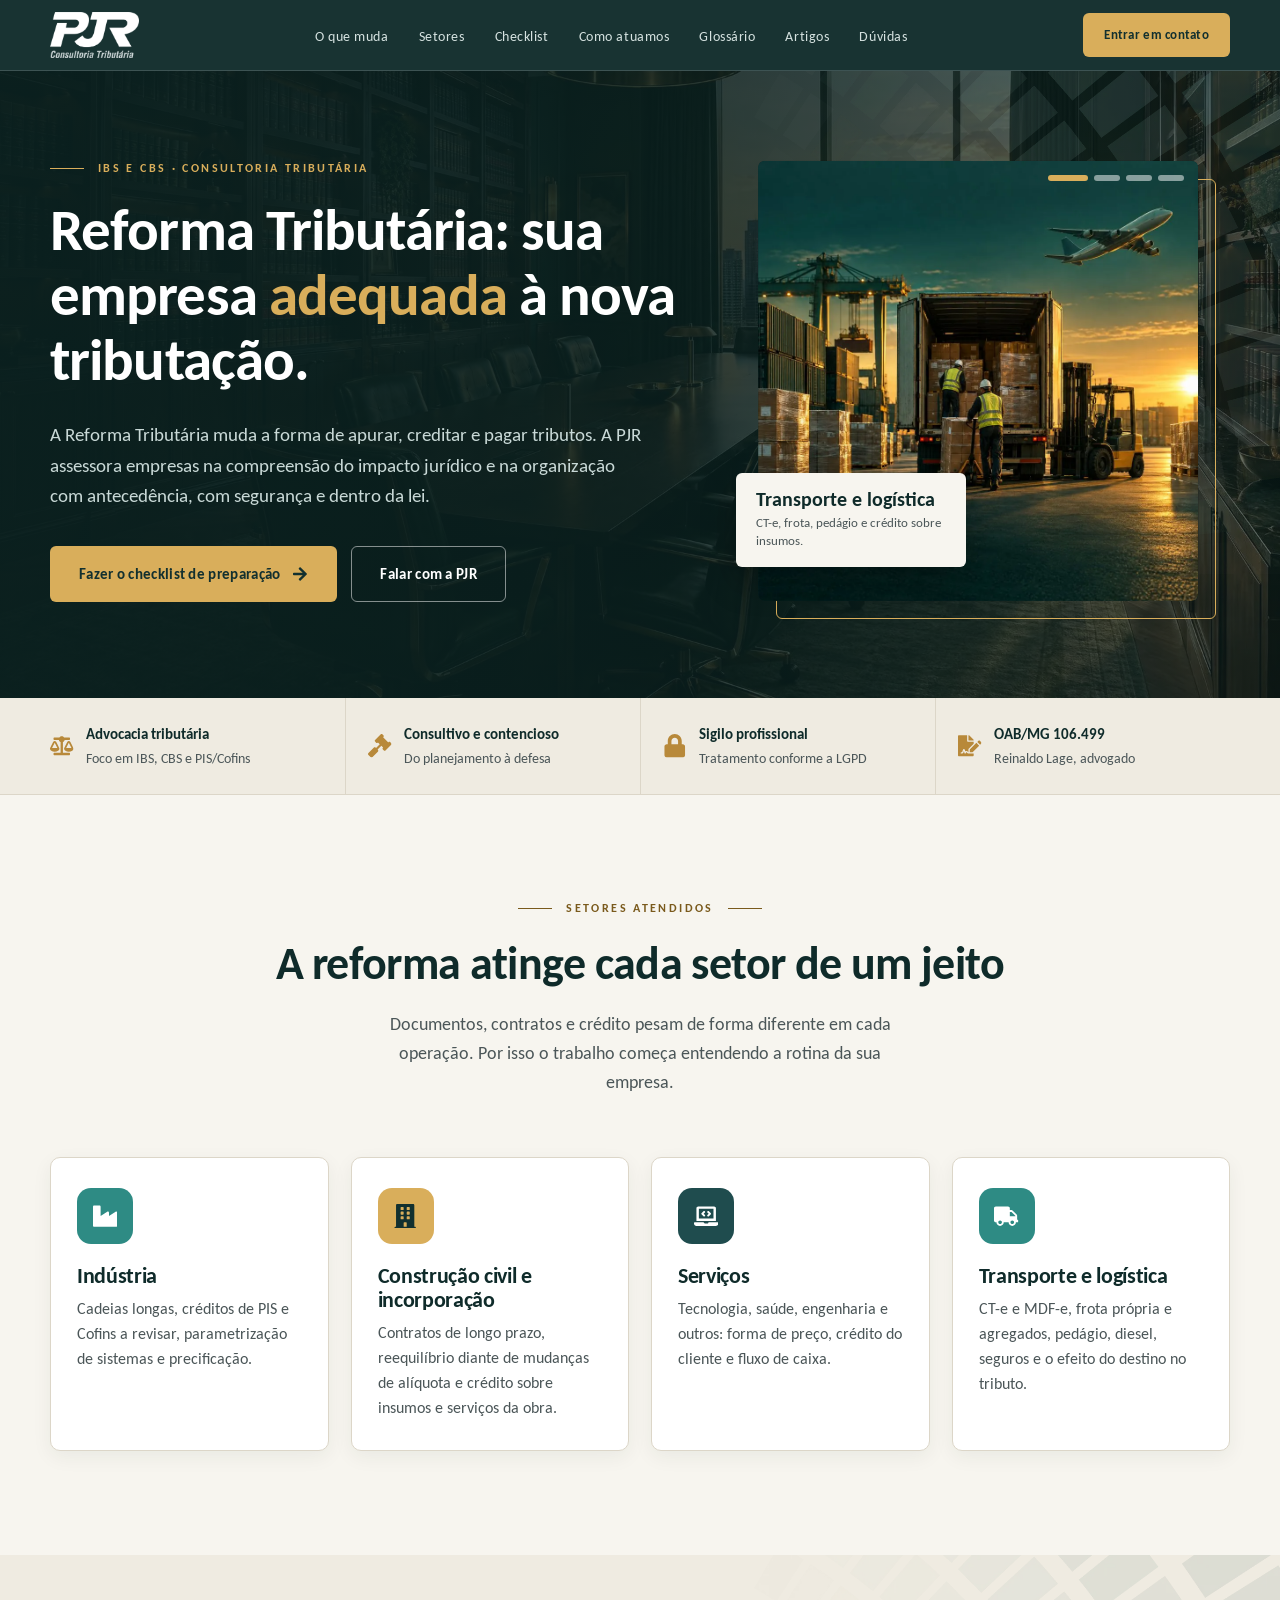
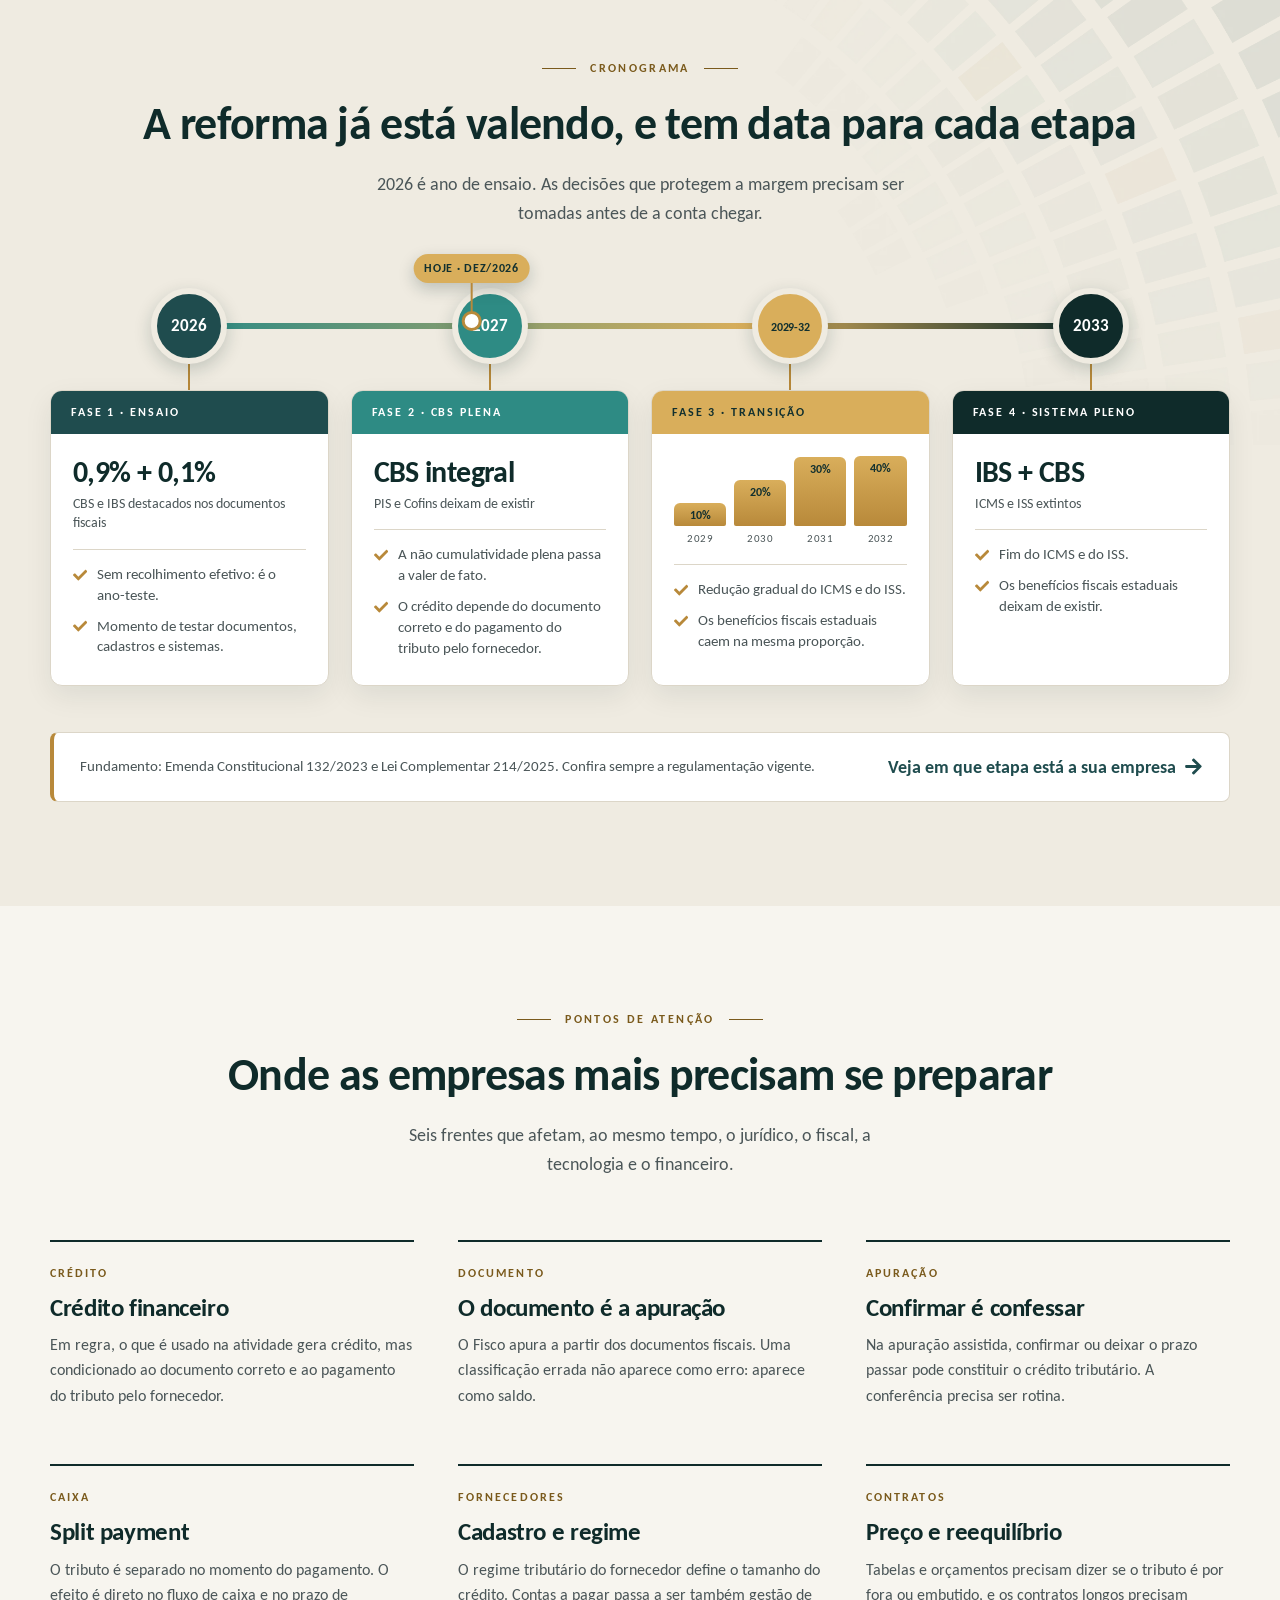
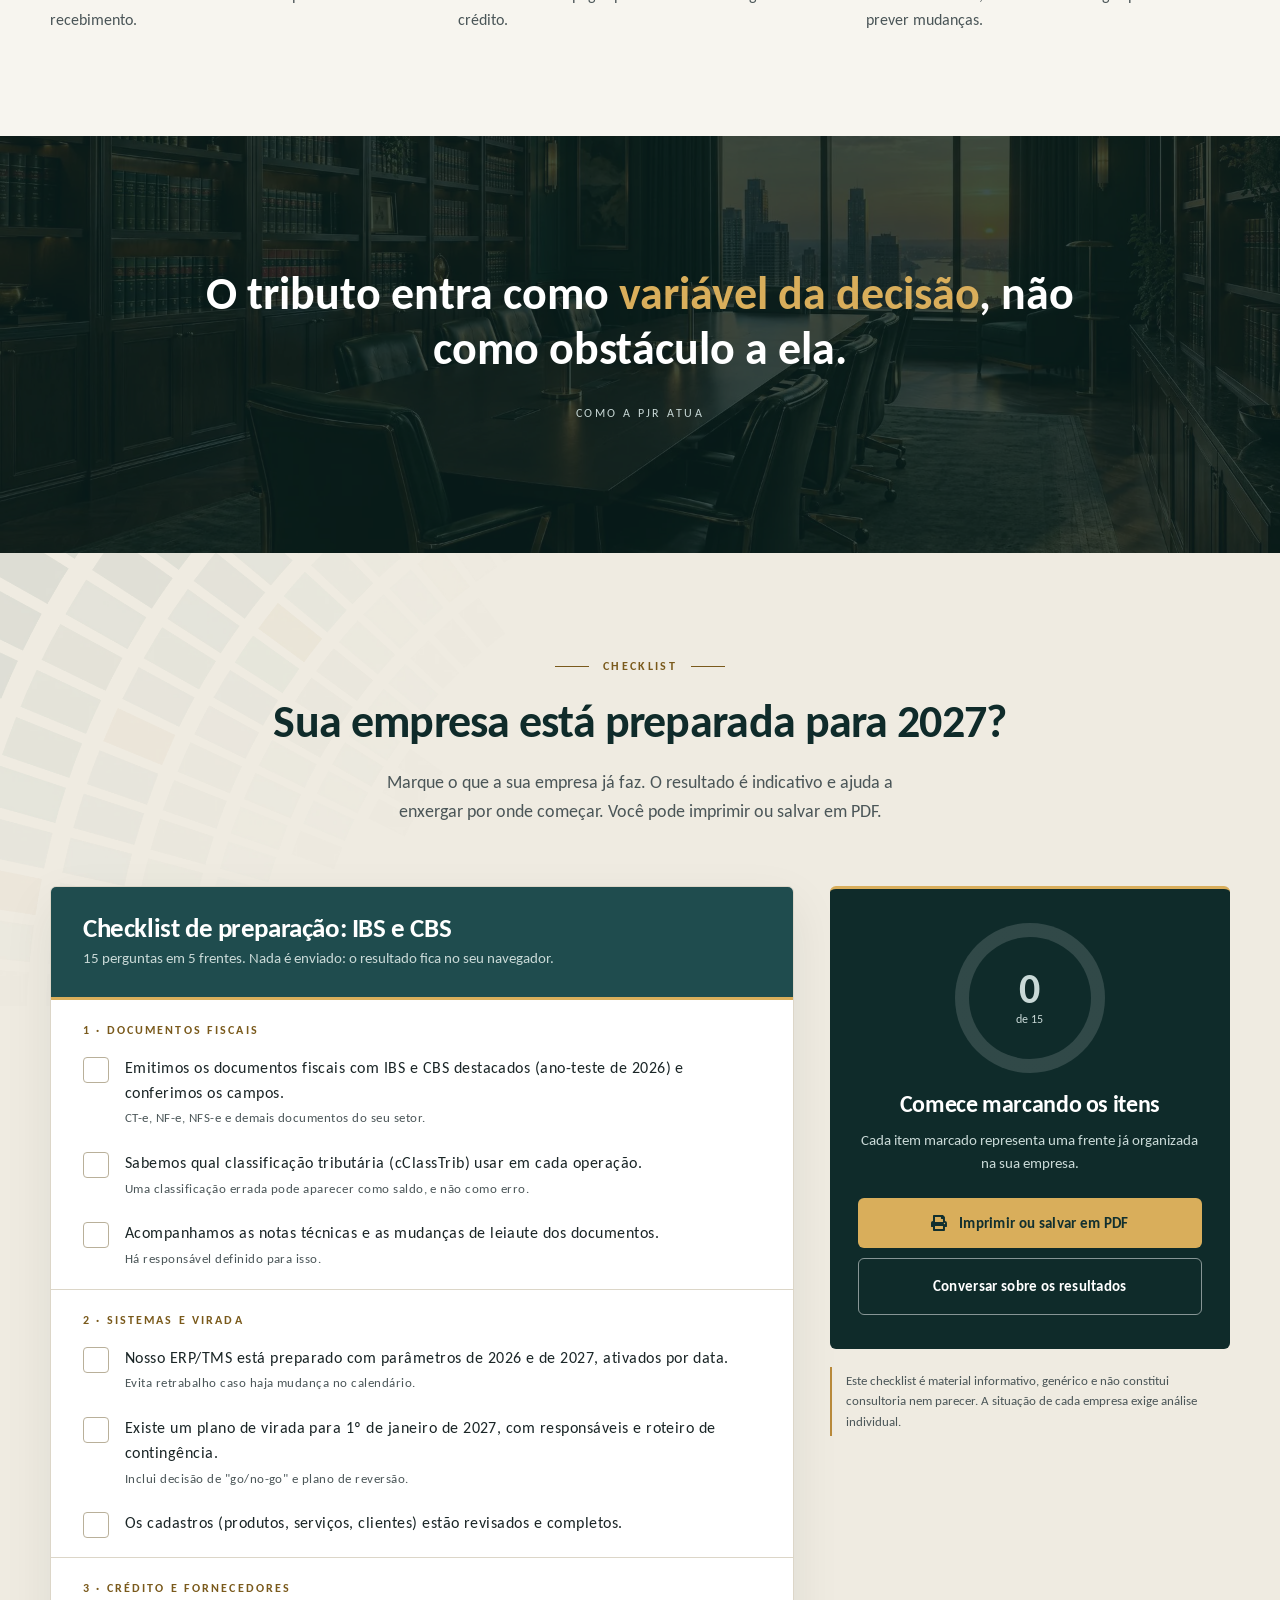
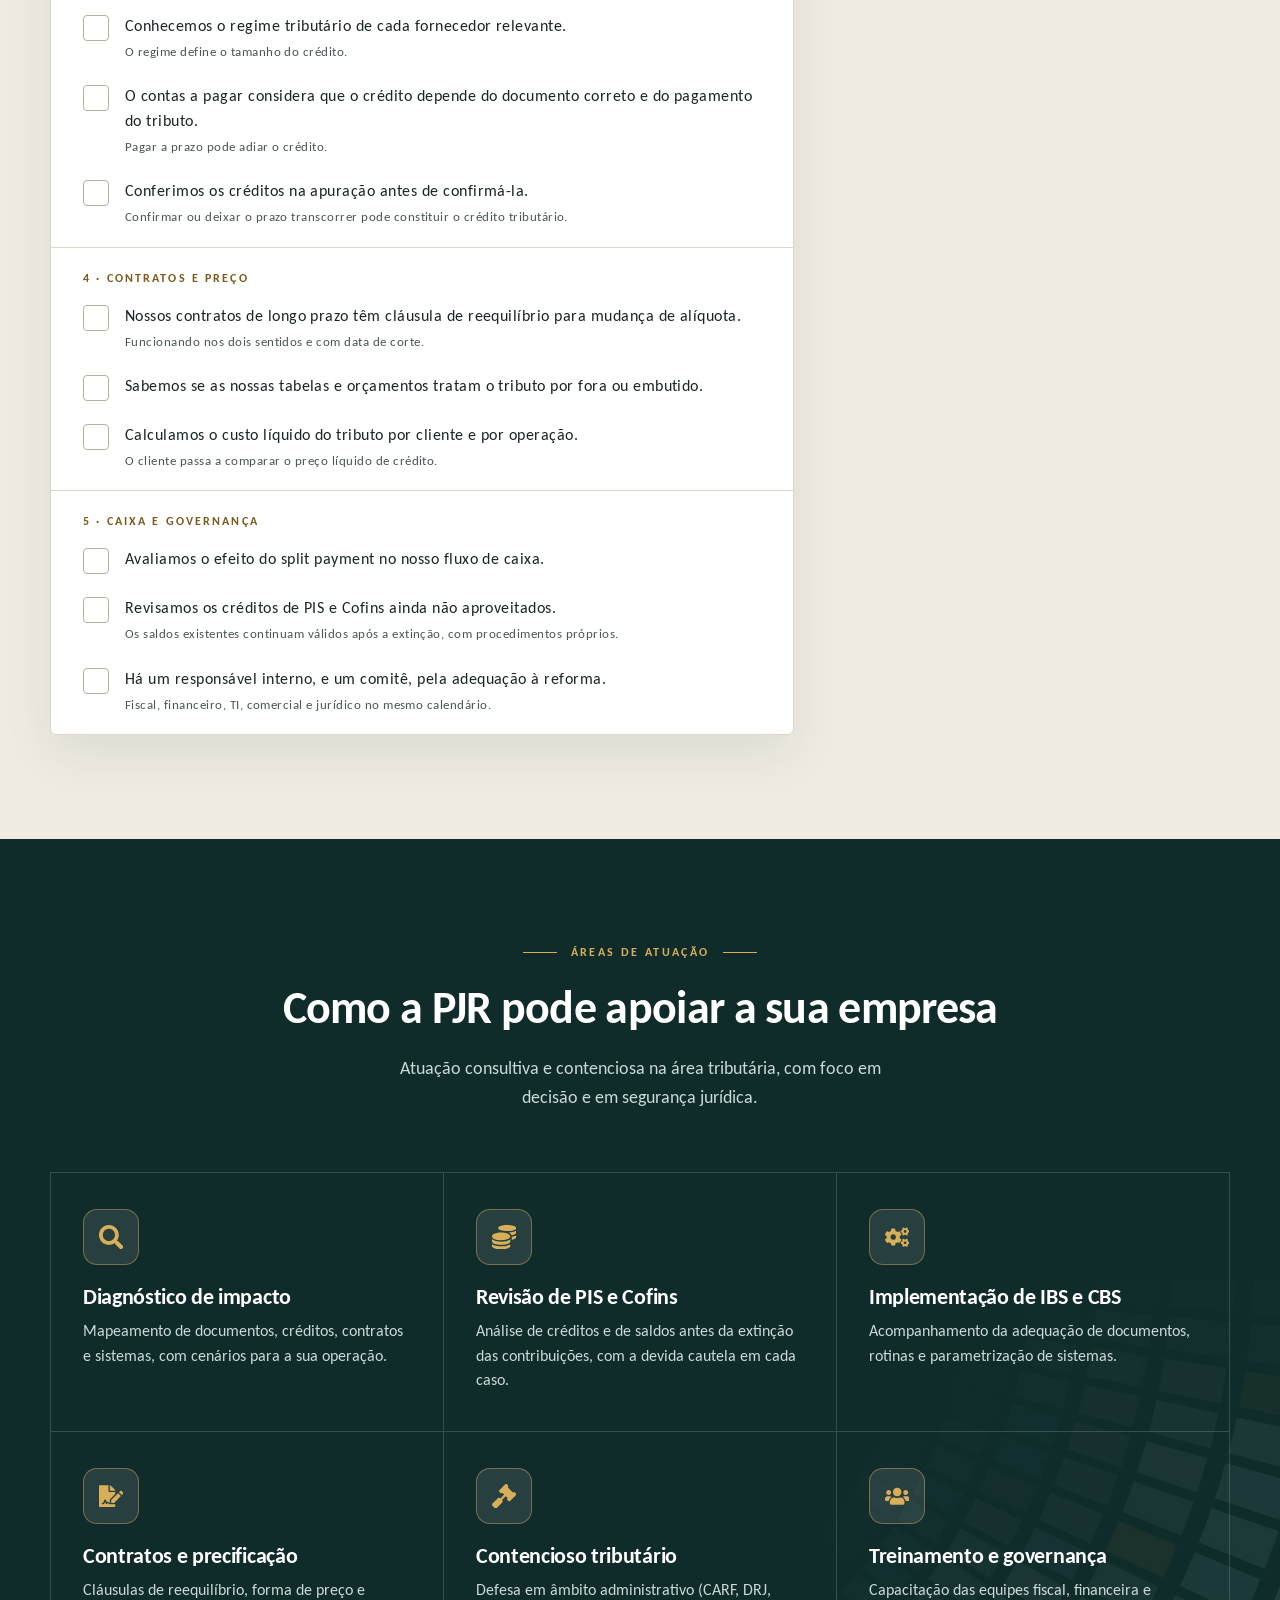
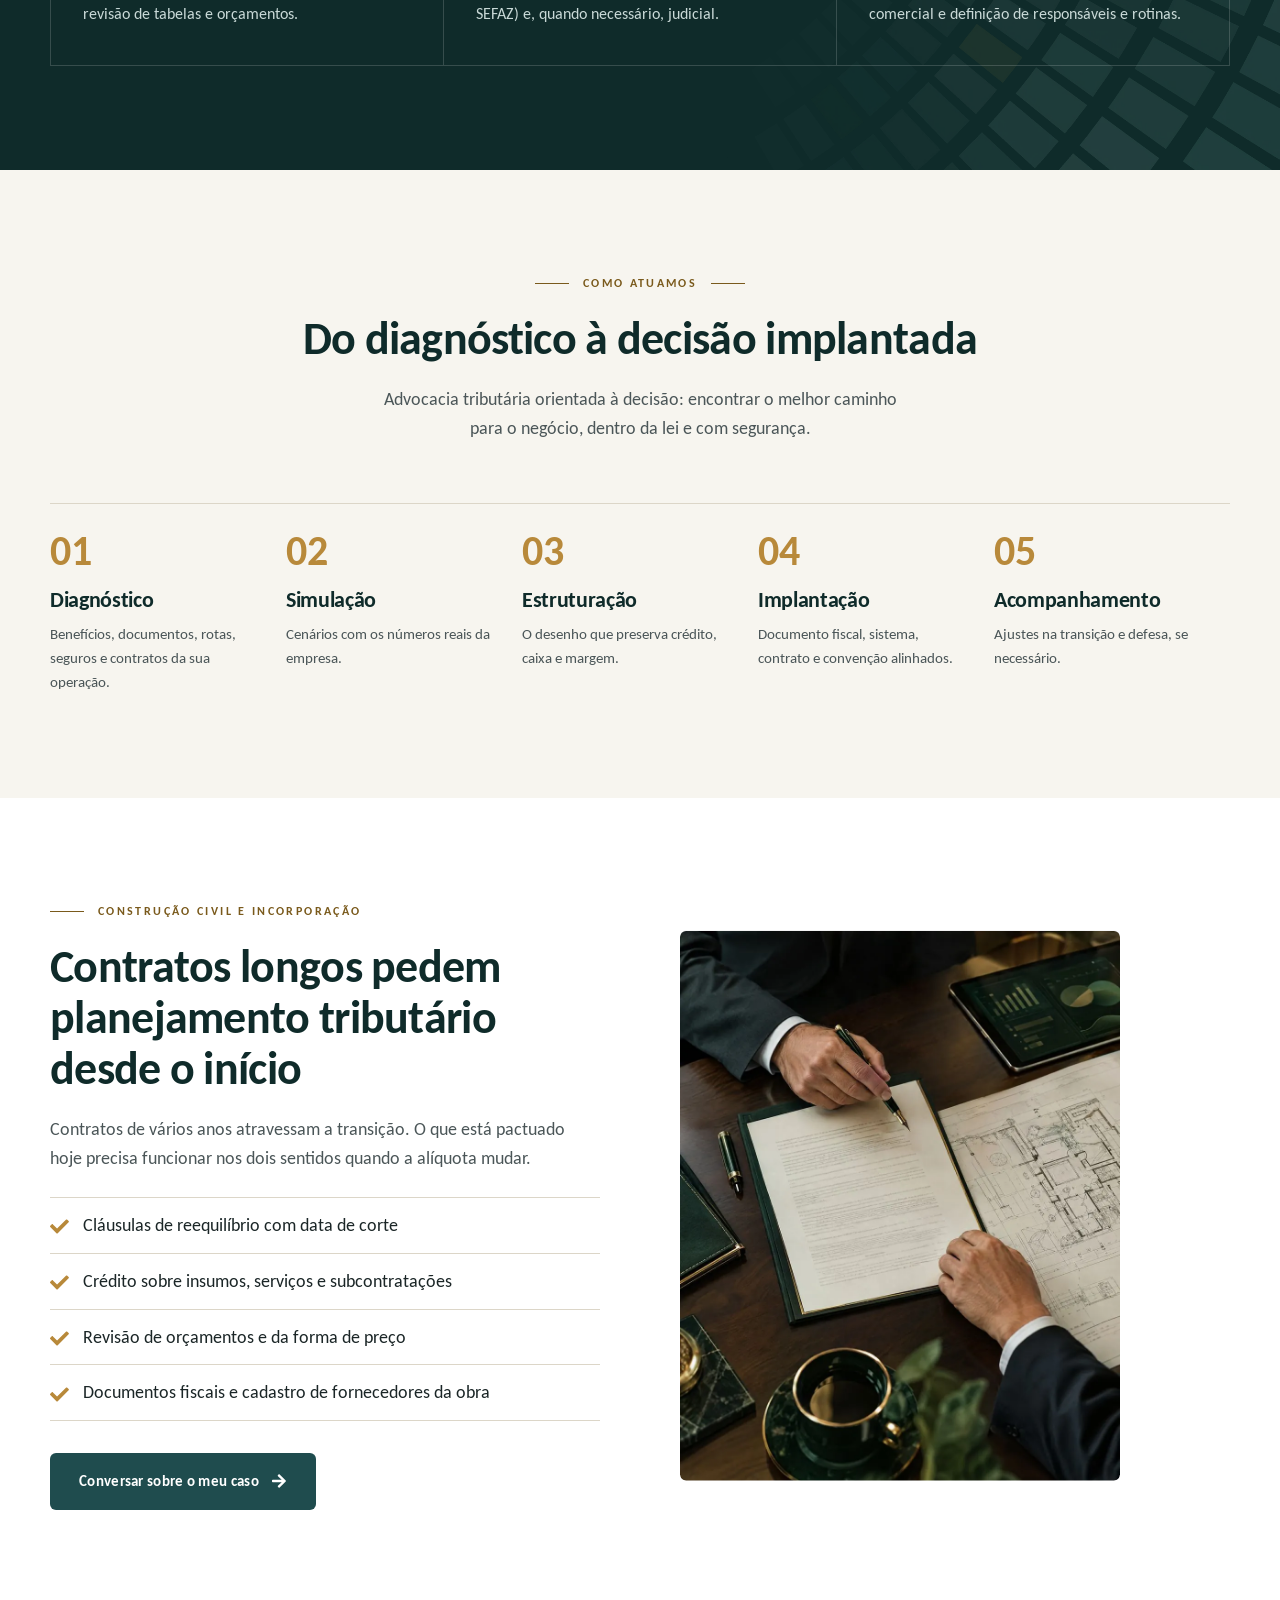
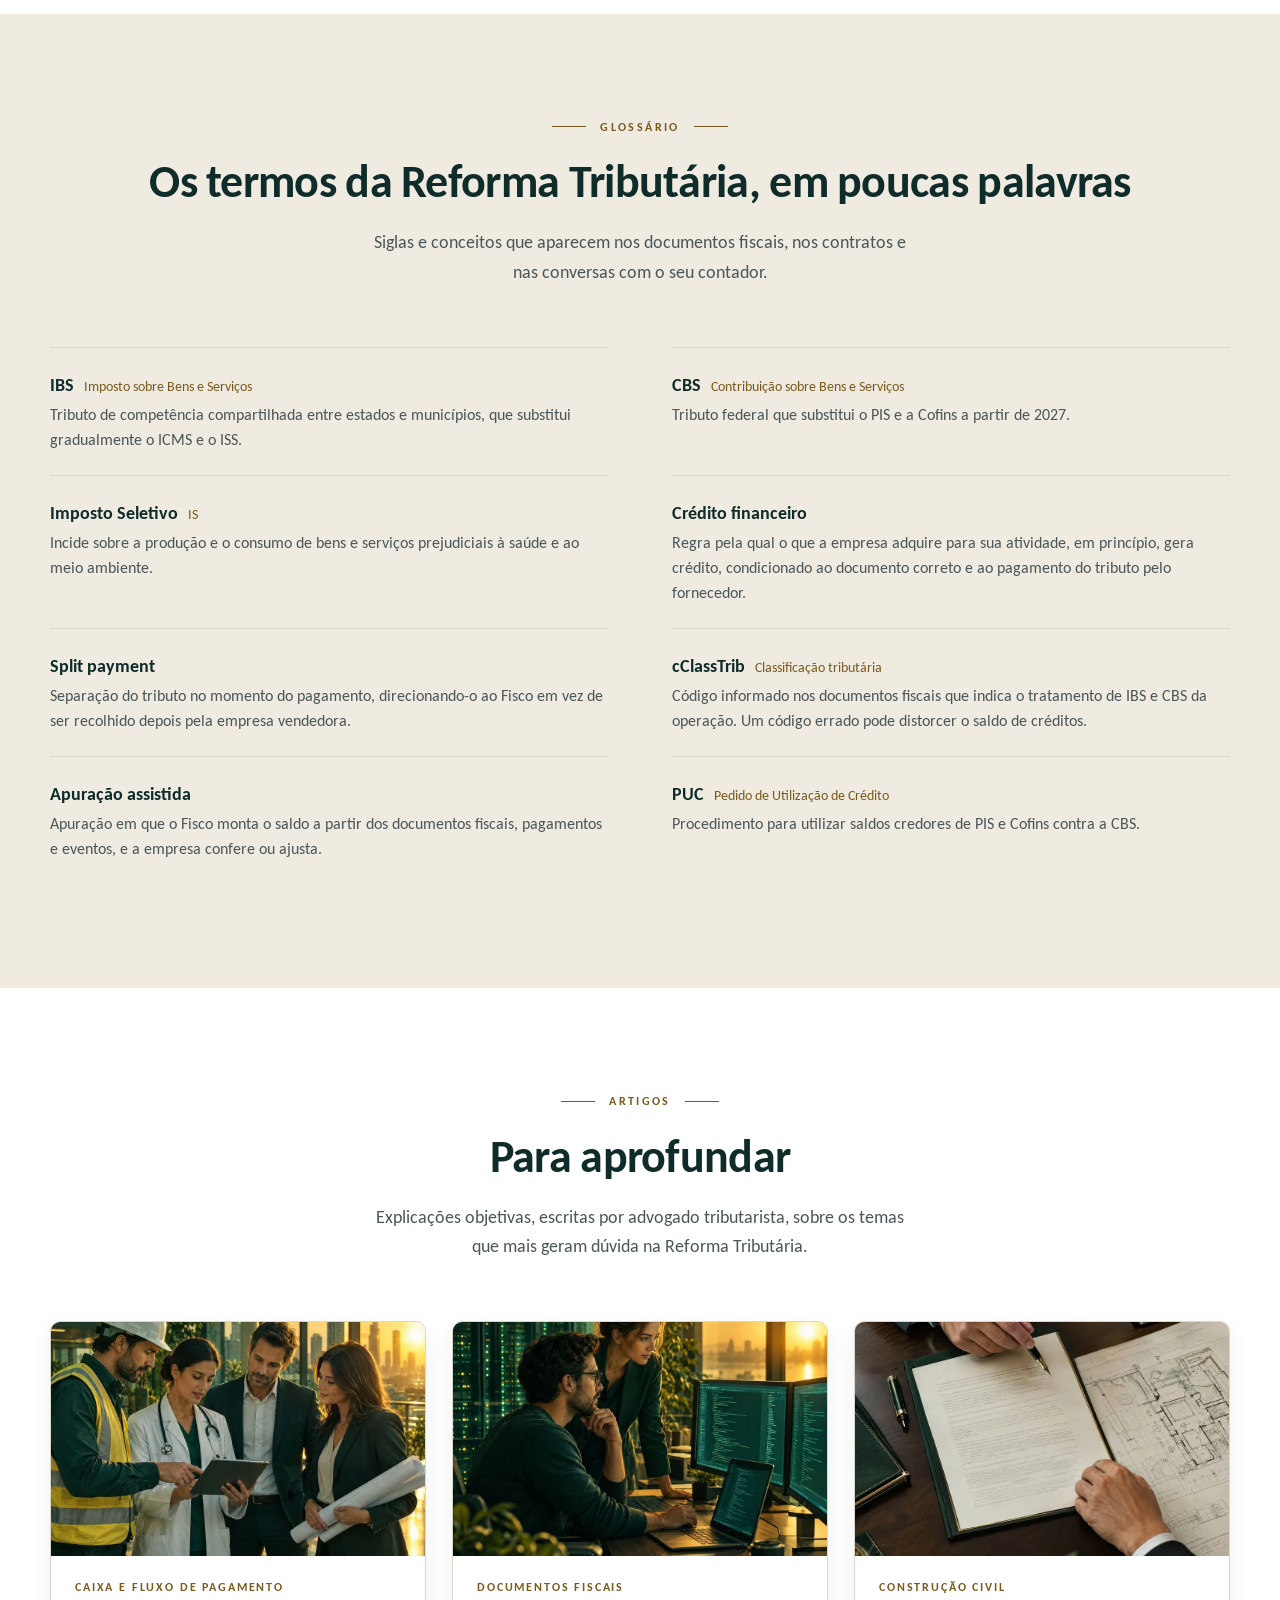
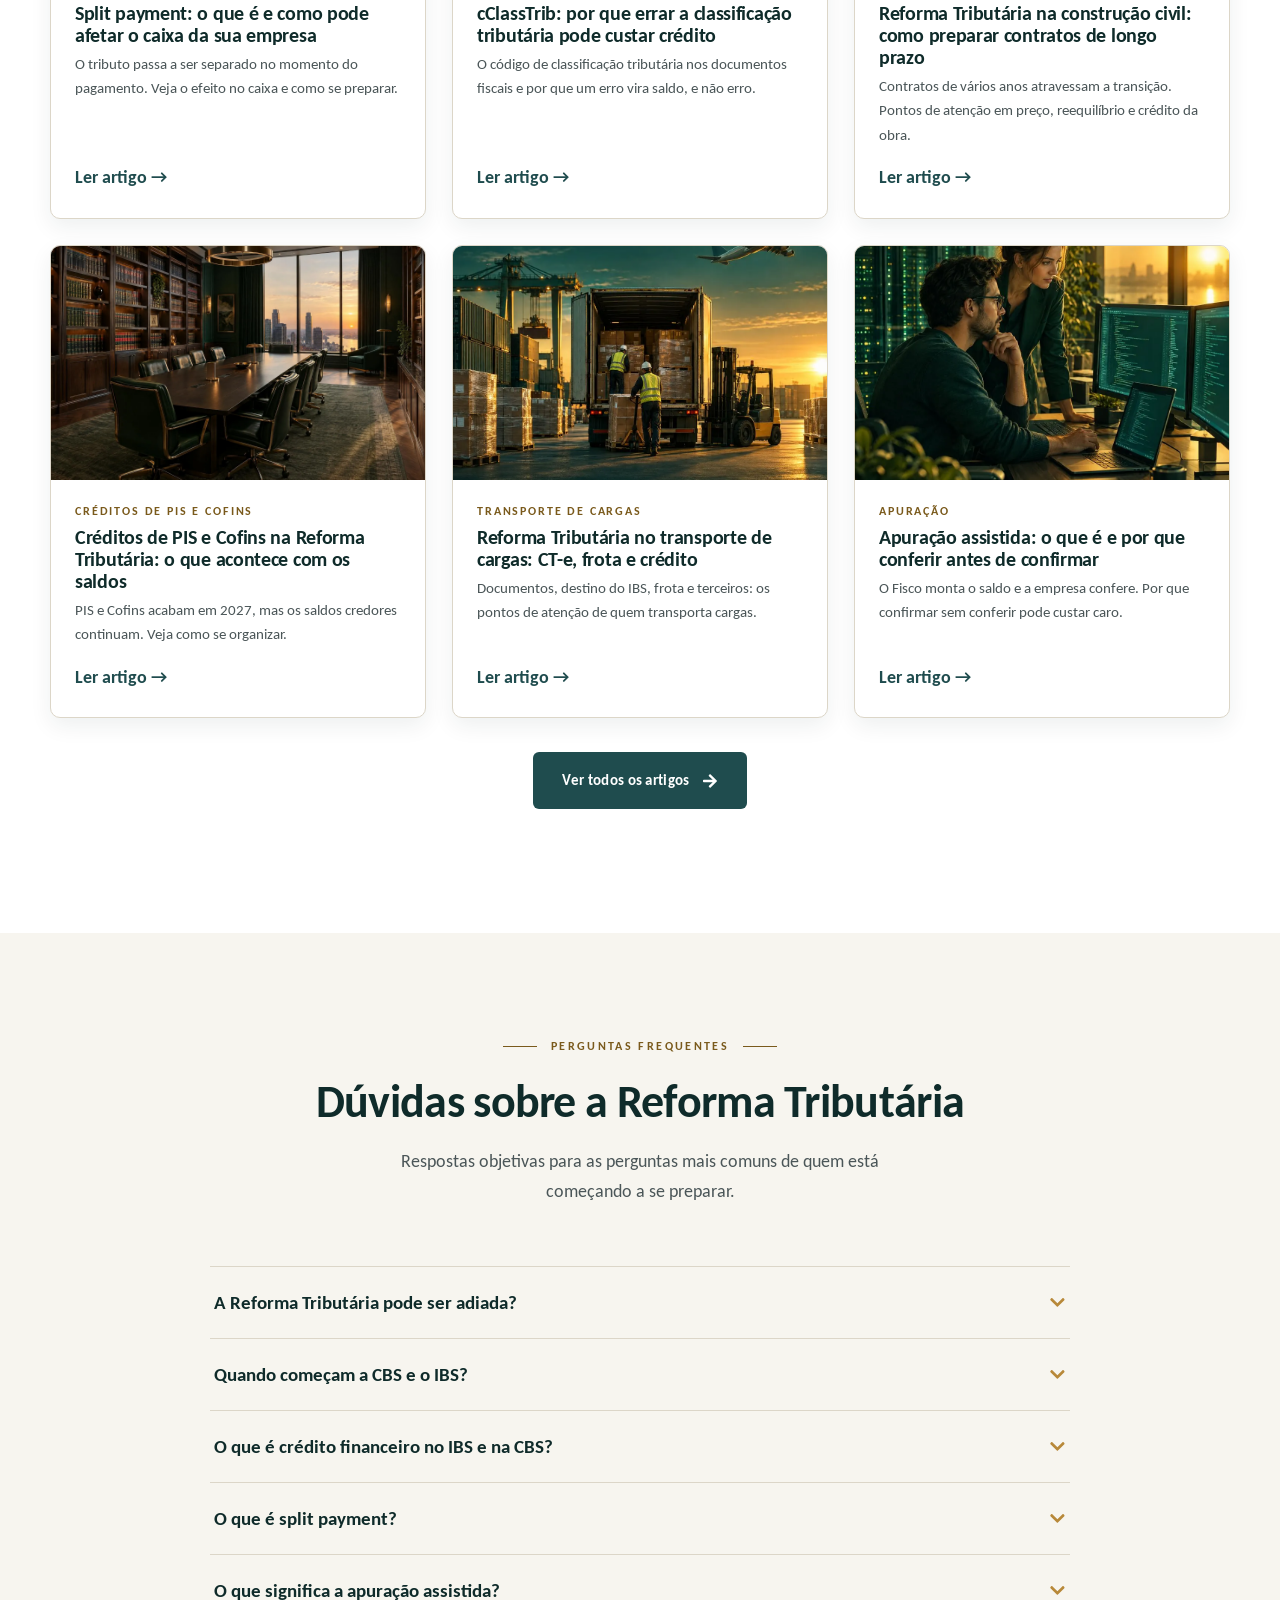
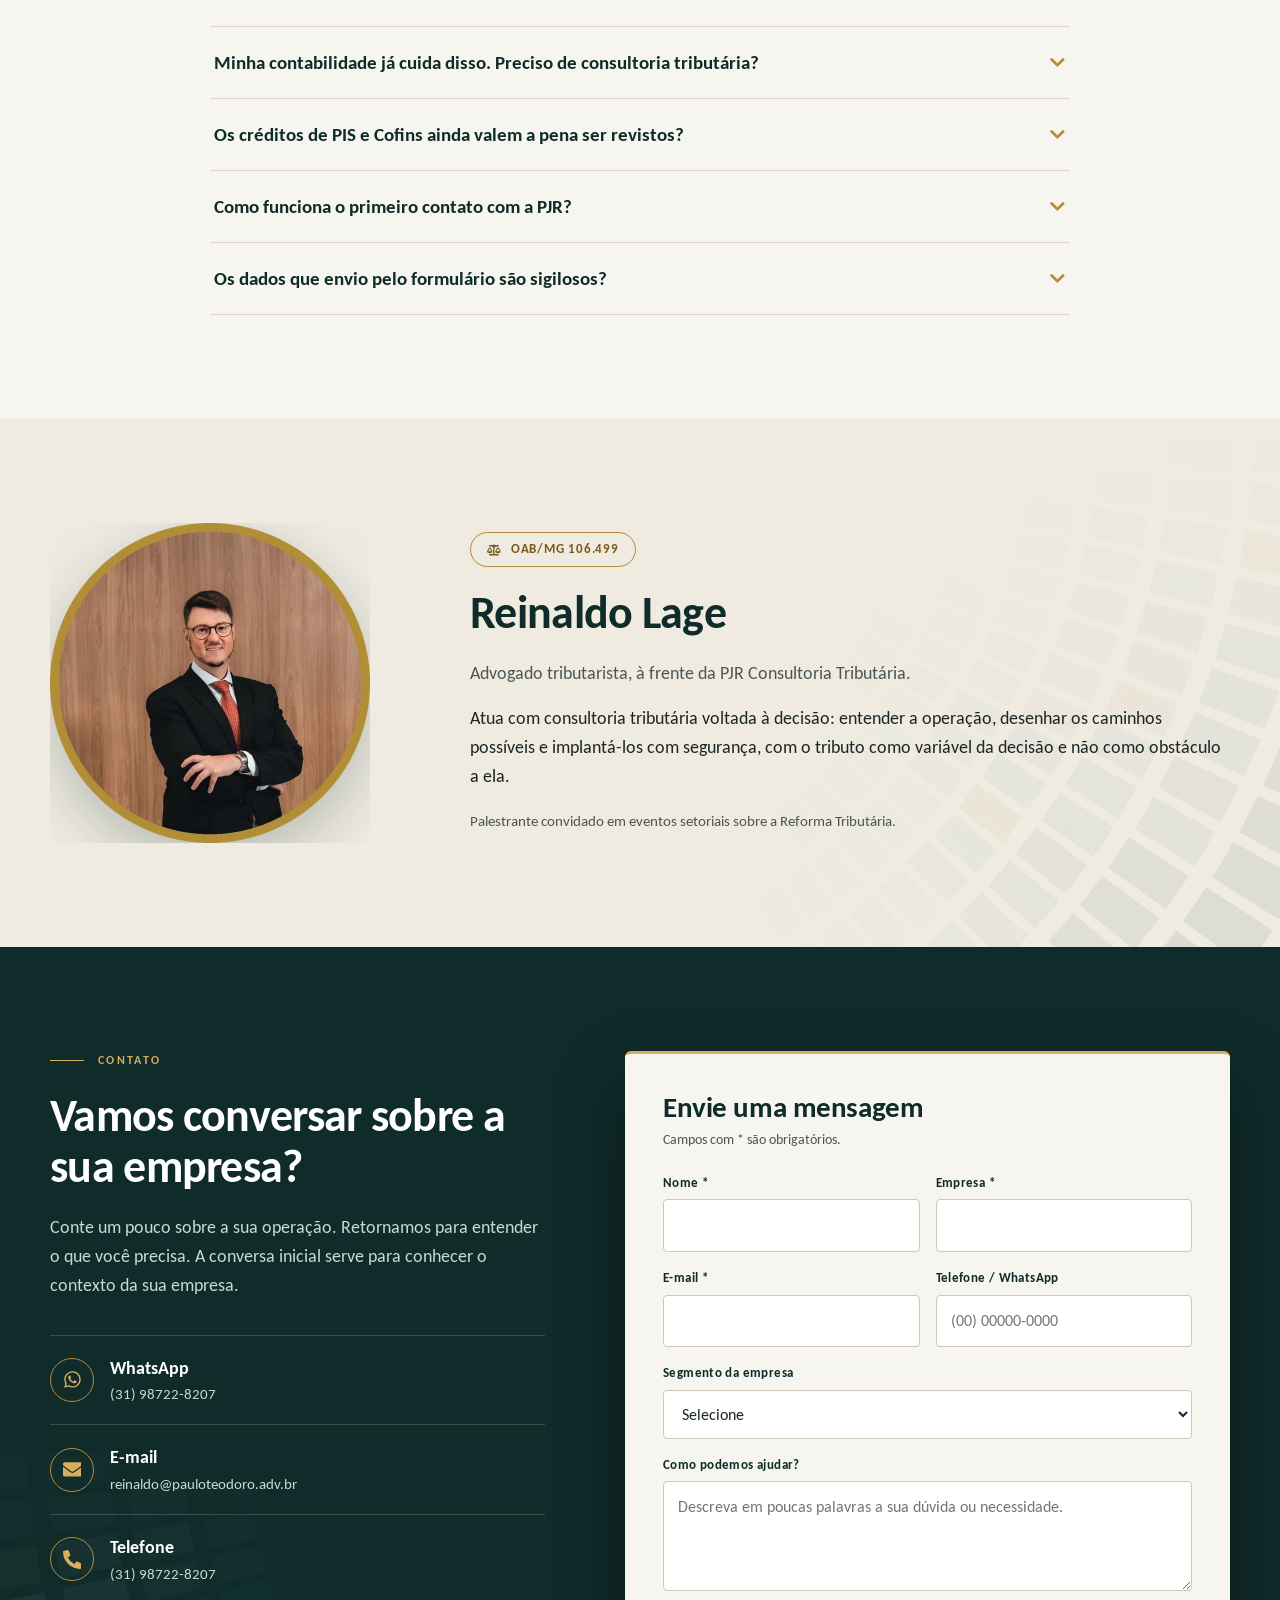
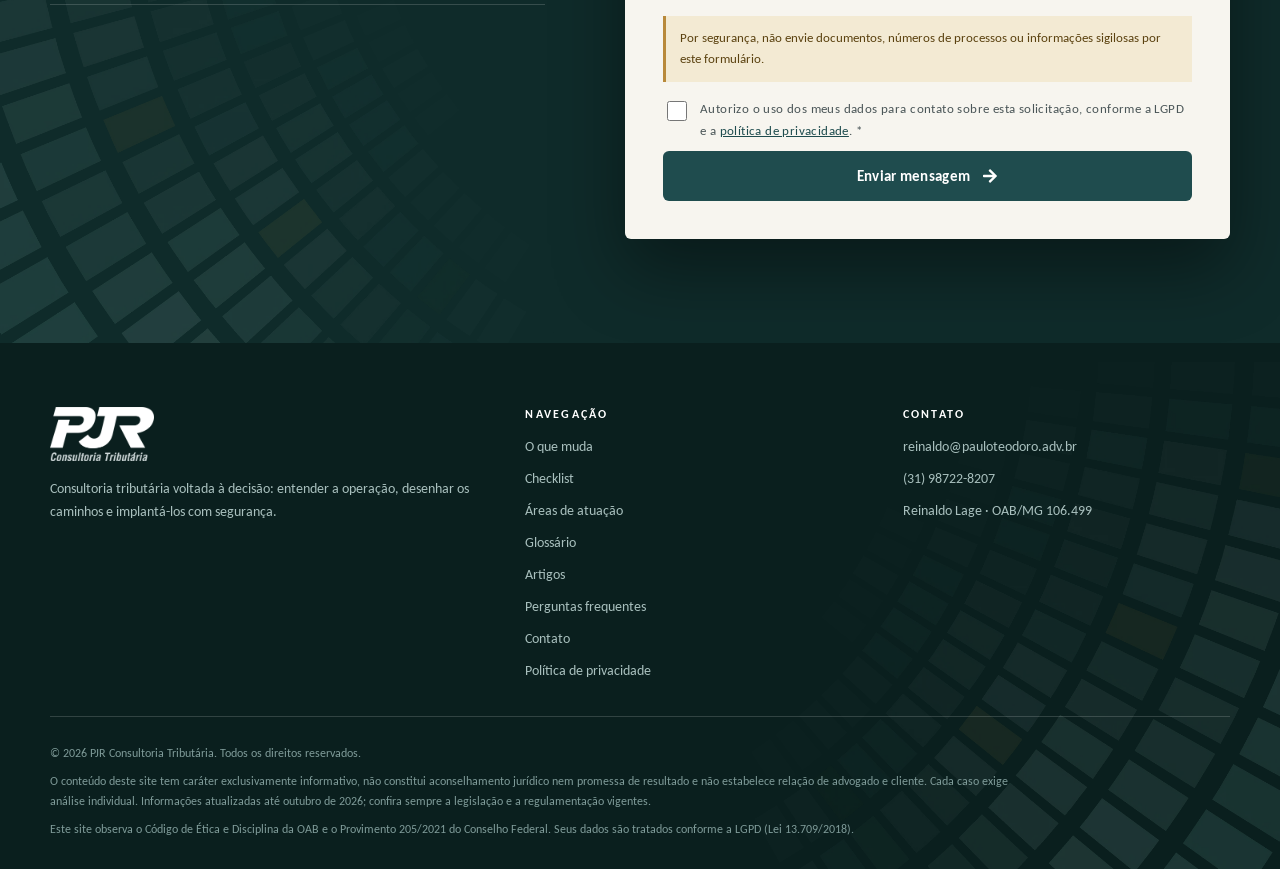
==== index.html @ 523e9ea0 "Blog: mais 3 artigos (PIS/Cofins, transporte de cargas, apuração assistida)" ====
<!doctype html>
<html lang="pt-BR">
<head>
<meta charset="utf-8">
<meta name="viewport" content="width=device-width, initial-scale=1">
<title>Reforma Tributária: adequação ao IBS e à CBS | PJR</title>
<meta name="description" content="Consultoria tributária para adequar a sua empresa à Reforma Tributária (IBS e CBS): prazos, checklist de preparação e respostas às dúvidas mais comuns.">
<meta name="robots" content="index, follow, max-image-preview:large">
<meta name="author" content="PJR Consultoria Tributária">
<meta name="theme-color" content="#0F2B2A">
<link rel="canonical" href="https://samubhz.github.io/pjr-consultoria-tributaria/">
<link rel="alternate" hreflang="pt-BR" href="https://samubhz.github.io/pjr-consultoria-tributaria/">
<link rel="alternate" hreflang="x-default" href="https://samubhz.github.io/pjr-consultoria-tributaria/">
<link rel="icon" href="assets/favicon.ico" sizes="any">
<link rel="icon" type="image/png" sizes="32x32" href="assets/favicon-32.png">
<link rel="apple-touch-icon" href="assets/apple-touch-icon.png">

<meta property="og:type" content="website">
<meta property="og:locale" content="pt_BR">
<meta property="og:site_name" content="PJR Consultoria Tributária">
<meta property="og:title" content="Sua empresa adequada à nova tributação | PJR Consultoria Tributária">
<meta property="og:description" content="Reforma Tributária (IBS e CBS): o que muda, os prazos e um checklist para preparar a sua empresa.">
<meta property="og:url" content="https://samubhz.github.io/pjr-consultoria-tributaria/">
<meta property="og:image" content="https://samubhz.github.io/pjr-consultoria-tributaria/assets/og-image.jpg">
<meta property="og:image:width" content="1200">
<meta property="og:image:height" content="630">
<meta property="og:image:alt" content="PJR Consultoria Tributária: sua empresa adequada à nova tributação">
<meta name="twitter:card" content="summary_large_image">
<meta name="twitter:title" content="Sua empresa adequada à nova tributação | PJR">
<meta name="twitter:description" content="Reforma Tributária (IBS e CBS): o que muda, os prazos e um checklist para preparar a sua empresa.">
<meta name="twitter:image" content="https://samubhz.github.io/pjr-consultoria-tributaria/assets/og-image.jpg">

<link rel="preload" as="image" href="assets/biblioteca.webp" fetchpriority="high">
<link rel="preconnect" href="https://fonts.googleapis.com">
<link rel="preconnect" href="https://fonts.gstatic.com" crossorigin>
<link rel="preload" as="style" href="https://fonts.googleapis.com/css2?family=Carlito:wght@400;700&display=swap" onload="this.onload=null;this.rel='stylesheet'">
<noscript><link rel="stylesheet" href="https://fonts.googleapis.com/css2?family=Carlito:wght@400;700&display=swap"></noscript>

<script type="application/ld+json">
{
  "@context": "https://schema.org",
  "@graph": [
    {
      "@type": "WebSite",
      "@id": "https://samubhz.github.io/pjr-consultoria-tributaria/#website",
      "url": "https://samubhz.github.io/pjr-consultoria-tributaria/",
      "name": "PJR Consultoria Tributária",
      "inLanguage": "pt-BR"
    },
    {
      "@type": "WebPage",
      "@id": "https://samubhz.github.io/pjr-consultoria-tributaria/#webpage",
      "url": "https://samubhz.github.io/pjr-consultoria-tributaria/",
      "name": "Reforma Tributária: adequação ao IBS e à CBS | PJR",
      "inLanguage": "pt-BR",
      "isPartOf": {
        "@id": "https://samubhz.github.io/pjr-consultoria-tributaria/#website"
      },
      "about": {
        "@id": "https://samubhz.github.io/pjr-consultoria-tributaria/#organization"
      },
      "primaryImageOfPage": {
        "@type": "ImageObject",
        "url": "https://samubhz.github.io/pjr-consultoria-tributaria/assets/og-image.jpg"
      },
      "datePublished": "2026-10-30",
      "dateModified": "2026-10-30"
    },
    {
      "@type": [
        "LegalService",
        "ProfessionalService"
      ],
      "@id": "https://samubhz.github.io/pjr-consultoria-tributaria/#organization",
      "name": "PJR Consultoria Tributária",
      "url": "https://samubhz.github.io/pjr-consultoria-tributaria/",
      "logo": "https://samubhz.github.io/pjr-consultoria-tributaria/assets/logo-pjr-color.png",
      "image": "https://samubhz.github.io/pjr-consultoria-tributaria/assets/og-image.jpg",
      "description": "Consultoria tributária para empresas de transporte, construção, indústria e serviços: adequação à Reforma Tributária (IBS e CBS) e revisão de créditos de PIS e Cofins.",
      "email": "reinaldo@pauloteodoro.adv.br",
      "telephone": "+55-31-98722-8207",
      "areaServed": "BR",
      "knowsAbout": [
        "Reforma Tributária",
        "IBS",
        "CBS",
        "PIS e Cofins",
        "Split payment",
        "Transporte rodoviário de cargas",
        "Construção civil"
      ],
      "founder": {
        "@type": "Person",
        "name": "Reinaldo Lage",
        "jobTitle": "Advogado tributarista"
      },
      "hasOfferCatalog": {
        "@type": "OfferCatalog",
        "name": "Áreas de atuação",
        "itemListElement": [
          {
            "@type": "Offer",
            "itemOffered": {
              "@type": "Service",
              "name": "Diagnóstico de impacto da Reforma Tributária",
              "description": "Mapeamento de documentos, créditos, contratos e sistemas, com cenários para a operação da empresa."
            }
          },
          {
            "@type": "Offer",
            "itemOffered": {
              "@type": "Service",
              "name": "Revisão de créditos de PIS e Cofins",
              "description": "Análise de créditos e de saldos antes da extinção das contribuições."
            }
          },
          {
            "@type": "Offer",
            "itemOffered": {
              "@type": "Service",
              "name": "Implementação de IBS e CBS",
              "description": "Acompanhamento da adequação de documentos, rotinas e parametrização de sistemas."
            }
          },
          {
            "@type": "Offer",
            "itemOffered": {
              "@type": "Service",
              "name": "Contratos e precificação",
              "description": "Cláusulas de reequilíbrio, forma de preço e revisão de tabelas e orçamentos."
            }
          },
          {
            "@type": "Offer",
            "itemOffered": {
              "@type": "Service",
              "name": "Contencioso tributário",
              "description": "Defesa administrativa (CARF, DRJ, SEFAZ) e judicial."
            }
          },
          {
            "@type": "Offer",
            "itemOffered": {
              "@type": "Service",
              "name": "Treinamento e governança tributária",
              "description": "Capacitação das equipes fiscal, financeira e comercial."
            }
          }
        ]
      }
    },
    {
      "@type": "Person",
      "name": "Reinaldo Lage",
      "jobTitle": "Advogado tributarista",
      "identifier": "OAB/MG 106.499",
      "image": "https://samubhz.github.io/pjr-consultoria-tributaria/assets/reinaldo-lage.webp",
      "worksFor": {
        "@id": "https://samubhz.github.io/pjr-consultoria-tributaria/#organization"
      }
    },
    {
      "@type": "FAQPage",
      "mainEntity": [
        {
          "@type": "Question",
          "name": "A Reforma Tributária pode ser adiada?",
          "acceptedAnswer": {
            "@type": "Answer",
            "text": "O cronograma está previsto na Constituição (Emenda Constitucional 132/2023) e na Lei Complementar 214/2025. Mudar as datas exige uma nova emenda constitucional e ajustes em leis complementares. Até que uma norma altere o calendário, vale o cronograma em vigor, e a recomendação é preparar a empresa no prazo, mantendo um plano de reversão."
          }
        },
        {
          "@type": "Question",
          "name": "Quando começam a CBS e o IBS?",
          "acceptedAnswer": {
            "@type": "Answer",
            "text": "2026 é o ano de teste: CBS de 0,9% e IBS de 0,1% são destacados nos documentos fiscais, sem recolhimento efetivo. Em 2027 a CBS passa a valer integralmente e PIS e Cofins são extintos. De 2029 a 2032 o ICMS e o ISS são reduzidos gradualmente e, em 2033, o novo sistema fica pleno."
          }
        },
        {
          "@type": "Question",
          "name": "O que é crédito financeiro no IBS e na CBS?",
          "acceptedAnswer": {
            "@type": "Answer",
            "text": "É a regra pela qual, em princípio, o que a empresa adquire para exercer sua atividade gera crédito, desde que haja documento fiscal correto e que o tributo do fornecedor tenha sido efetivamente recolhido. Por isso o cadastro de fornecedores e a conferência dos documentos passam a afetar diretamente o caixa."
          }
        },
        {
          "@type": "Question",
          "name": "O que é split payment?",
          "acceptedAnswer": {
            "@type": "Answer",
            "text": "É o mecanismo em que o tributo é separado no momento do pagamento e direcionado ao Fisco, em vez de ser recolhido depois pela empresa vendedora. O efeito principal é sobre o fluxo de caixa, e a implantação será feita em etapas, conforme a regulamentação."
          }
        },
        {
          "@type": "Question",
          "name": "O que significa a apuração assistida?",
          "acceptedAnswer": {
            "@type": "Answer",
            "text": "O Fisco monta o saldo do contribuinte a partir dos documentos fiscais, dos pagamentos e dos eventos informados. A empresa confere e pode ajustar. Confirmar ou deixar transcorrer o prazo pode constituir o crédito tributário, por isso a conferência precisa começar no documento fiscal."
          }
        },
        {
          "@type": "Question",
          "name": "Minha contabilidade já cuida disso. Preciso de consultoria tributária?",
          "acceptedAnswer": {
            "@type": "Answer",
            "text": "São papéis complementares. A contabilidade executa a escrituração e as obrigações acessórias. A consultoria jurídico-tributária interpreta a norma, avalia cenários, estrutura contratos e prepara a defesa, quando necessária. O trabalho conjunto costuma ser o mais eficiente."
          }
        },
        {
          "@type": "Question",
          "name": "Os créditos de PIS e Cofins ainda valem a pena ser revistos?",
          "acceptedAnswer": {
            "@type": "Answer",
            "text": "Os saldos credores existentes continuam válidos após a extinção de PIS e Cofins e existem procedimentos para utilizá-los. Por isso a revisão dos créditos, com a devida análise de cada caso, deve ser feita antes e durante a transição."
          }
        },
        {
          "@type": "Question",
          "name": "Como funciona o primeiro contato com a PJR?",
          "acceptedAnswer": {
            "@type": "Answer",
            "text": "Você entra em contato pelo formulário ou pelo WhatsApp. Em uma conversa inicial, entendemos a sua operação e o que você precisa. Depois, se fizer sentido, elaboramos uma proposta de escopo e honorários em contrato escrito."
          }
        },
        {
          "@type": "Question",
          "name": "Os dados que envio pelo formulário são sigilosos?",
          "acceptedAnswer": {
            "@type": "Answer",
            "text": "Os dados são tratados conforme a Lei Geral de Proteção de Dados (LGPD) e o sigilo profissional da advocacia. Pedimos que não envie documentos nem informações sensíveis pelo formulário: eles são tratados após o contato inicial."
          }
        }
      ]
    },
    {
      "@type": "DefinedTermSet",
      "name": "Glossário da Reforma Tributária",
      "hasDefinedTerm": [
        {
          "@type": "DefinedTerm",
          "name": "IBS (Imposto sobre Bens e Serviços)",
          "description": "Tributo de competência compartilhada entre estados e municípios, que substitui gradualmente o ICMS e o ISS."
        },
        {
          "@type": "DefinedTerm",
          "name": "CBS (Contribuição sobre Bens e Serviços)",
          "description": "Tributo federal que substitui o PIS e a Cofins a partir de 2027."
        },
        {
          "@type": "DefinedTerm",
          "name": "Imposto Seletivo (IS)",
          "description": "Incide sobre a produção e o consumo de bens e serviços prejudiciais à saúde e ao meio ambiente."
        },
        {
          "@type": "DefinedTerm",
          "name": "Crédito financeiro",
          "description": "Regra pela qual o que a empresa adquire para sua atividade, em princípio, gera crédito, condicionado ao documento correto e ao pagamento do tributo pelo fornecedor."
        },
        {
          "@type": "DefinedTerm",
          "name": "Split payment",
          "description": "Separação do tributo no momento do pagamento, direcionando-o ao Fisco em vez de ser recolhido depois pela empresa vendedora."
        },
        {
          "@type": "DefinedTerm",
          "name": "cClassTrib (Classificação tributária)",
          "description": "Código informado nos documentos fiscais que indica o tratamento de IBS e CBS da operação. Um código errado pode distorcer o saldo de créditos."
        },
        {
          "@type": "DefinedTerm",
          "name": "Apuração assistida",
          "description": "Apuração em que o Fisco monta o saldo a partir dos documentos fiscais, pagamentos e eventos, e a empresa confere ou ajusta."
        },
        {
          "@type": "DefinedTerm",
          "name": "PUC (Pedido de Utilização de Crédito)",
          "description": "Procedimento para utilizar saldos credores de PIS e Cofins contra a CBS."
        }
      ]
    }
  ]
}
</script>

<script>if(!(window.matchMedia&&matchMedia("(prefers-reduced-motion: reduce)").matches))document.documentElement.classList.add("js")</script>
<style>
:root{
  --green:#1F4C4E; --green-deep:#0F2B2A; --green-mid:#2E8B84; --teal:#3F7A78;
  --gold:#B8893A; --gold-bright:#D9AE5B; --gold-ink:#7A5A1C;
  --paper:#F7F5EF; --paper-2:#EFEBE1; --white:#fff;
  --ink:#1B2627; --ink-soft:#4B5658; --line:#DCD6C8; --line-dark:rgba(255,255,255,.16);
  --serif:Calibri,Carlito,"Segoe UI",system-ui,-apple-system,Arial,sans-serif;
  --sans:Calibri,Carlito,"Segoe UI",system-ui,-apple-system,Arial,sans-serif;
  --max:1180px; --r:6px; --ease:cubic-bezier(.22,1,.36,1);
}
*{box-sizing:border-box}
body{overflow-x:clip}
html{scroll-behavior:smooth;scroll-padding-top:84px}
body{margin:0;font-family:var(--sans);color:var(--ink);background:var(--paper);line-height:1.6;-webkit-font-smoothing:antialiased;font-size:18px}
img{max-width:100%;height:auto;display:block}
a{color:inherit}
h1,h2,h3,h4{font-family:var(--sans);font-weight:700;line-height:1.1;margin:0 0 .45em;color:var(--green-deep);letter-spacing:-.015em}
h1{font-size:clamp(2.3rem,4.8vw,3.7rem)}
h2{font-size:clamp(2rem,3.8vw,2.9rem)}
h3{font-size:1.35rem}
p{margin:0 0 1.1em}
.container{width:min(var(--max),100% - 44px);margin-inline:auto}
.icon{width:1.05em;height:1.05em;fill:currentColor;flex:none}
.sr-only{position:absolute;width:1px;height:1px;overflow:hidden;clip:rect(0 0 0 0);white-space:nowrap}
.skip{position:absolute;left:-999px;top:8px;background:var(--gold-bright);color:#12302F;padding:10px 16px;border-radius:var(--r);z-index:100;font-weight:600}
.skip:focus{left:12px}
:focus-visible{outline:3px solid var(--gold-bright);outline-offset:3px;border-radius:4px}

.btn{display:inline-flex;align-items:center;gap:12px;padding:15px 28px;border-radius:var(--r);font-weight:600;font-size:.95rem;letter-spacing:.02em;text-decoration:none;border:1.5px solid transparent;cursor:pointer;transition:background-color .2s,color .2s,transform .15s var(--ease),border-color .2s;font-family:var(--sans)}
.btn:active{transform:scale(.97)}
@media(hover:hover) and (pointer:fine){.btn:hover{transform:translateY(-1px)}.btn:active{transform:scale(.97)}}
.btn-primary{background:var(--gold-bright);color:#12302F}
.btn-primary:hover{background:#E4BC71}
.btn-ghost{border-color:rgba(255,255,255,.5);color:#fff;background:transparent}
.btn-ghost:hover{border-color:#fff;background:rgba(255,255,255,.06)}
.btn-green{background:var(--green);color:#fff}
.btn-green:hover{background:var(--green-deep)}
.eyebrow{display:flex;align-items:center;gap:14px;font-family:var(--sans);font-weight:600;letter-spacing:.2em;text-transform:uppercase;font-size:.74rem;color:var(--gold-ink);margin-bottom:20px}
.eyebrow::before{content:"";width:34px;height:1px;background:currentColor}
.center .eyebrow{justify-content:center}
.center .eyebrow::after{content:"";width:34px;height:1px;background:currentColor}
.on-dark .eyebrow,.dark .eyebrow,.contact .eyebrow{color:var(--gold-bright)}
.lead{font-size:1.14rem;color:var(--ink-soft);max-width:60ch}
.dark .lead,.on-dark .lead,.contact .lead{color:#C9D9D7}


/* grafismos de marca (grade curva) */
.gf{position:relative;overflow:hidden}
.gf::after{content:"";position:absolute;width:min(66%,920px);aspect-ratio:1.6;background:no-repeat center/contain;pointer-events:none;z-index:0}
.gf>.container{position:relative;z-index:1}
.gf-w::after{background-image:url(assets/grafismo-branco.webp)}
.gf-g::after{background-image:url(assets/grafismo-verde.webp)}
.gf.tr::after{right:-3%;top:-4%}
.gf.br::after{right:-3%;bottom:-4%;transform:scaleY(-1)}
.gf.bl::after{left:-3%;bottom:-4%;transform:scale(-1,-1)}
.gf.tl::after{left:-3%;top:-4%;transform:scaleX(-1)}
.hero .grid-art{display:none}
@media(max-width:700px){.gf::after{width:120%}}

/* header */
header.site{transition:box-shadow .25s;position:sticky;top:0;z-index:50;background:rgba(15,43,42,.96);backdrop-filter:blur(10px);border-bottom:1px solid var(--line-dark)}
header.site.scrolled{box-shadow:0 10px 30px rgba(0,0,0,.28)}
.nav{display:flex;align-items:center;justify-content:space-between;gap:24px;padding:12px 0}
.nav img{height:46px;width:auto}
.nav ul{display:flex;gap:30px;list-style:none;margin:0;padding:0}
.nav a.link{color:#D6E3E1;text-decoration:none;font-size:.88rem;font-weight:500;letter-spacing:.04em;padding:6px 0;border-bottom:1px solid transparent}
.nav a.link:hover{color:#fff;border-color:var(--gold-bright)}
.nav .btn{padding:10px 20px;font-size:.84rem}
@media(max-width:940px){.nav ul{display:none}}

/* hero */
.hero{position:relative;color:#fff;overflow:hidden;isolation:isolate;background:var(--green-deep)}
.hero-bg{position:absolute;inset:0;z-index:-2}
.hero-bg img{width:100%;height:100%;object-fit:cover}
.hero::before{content:"";position:absolute;inset:0;z-index:-1;background:linear-gradient(90deg,rgba(10,32,31,.97) 0%,rgba(10,32,31,.9) 42%,rgba(10,32,31,.62) 100%)}
.hero .grid-art{position:absolute;right:-4%;top:-12%;width:56%;max-width:700px;opacity:.5;z-index:-1;pointer-events:none}
.hero-inner{display:grid;grid-template-columns:1.15fr .85fr;gap:70px;align-items:center;padding:88px 0 96px}
.hero h1{color:#fff}
.hero h1 em{font-style:normal;color:var(--gold-bright)}
.hero .lead{color:#C9D9D7;font-size:1.2rem}
.cta-row{display:flex;flex-wrap:wrap;gap:14px;margin:34px 0 0}
.frame{position:relative;max-width:440px;margin-left:auto}
.frame::before{content:"";position:absolute;inset:18px -18px -18px 18px;border:1px solid var(--gold-bright);border-radius:var(--r);z-index:-1}
.frame .photo{border-radius:var(--r);overflow:hidden;aspect-ratio:4/5;box-shadow:0 30px 70px rgba(0,0,0,.5)}
.frame img{width:100%;height:100%;object-fit:cover}
.frame figcaption{position:absolute;left:-22px;bottom:34px;background:var(--paper);color:var(--green-deep);padding:16px 20px;border-radius:var(--r);box-shadow:0 14px 34px rgba(0,0,0,.3);max-width:230px;font-size:.85rem;line-height:1.4}
.frame figcaption b{font-family:var(--sans);font-size:1.25rem;display:block;line-height:1.05;margin-bottom:4px}
@media(max-width:940px){.hero-inner{grid-template-columns:1fr;padding:56px 0 72px;gap:56px}.frame{margin:0 18px 0 0;max-width:420px}.frame figcaption{left:12px;bottom:16px}.hero::before{background:linear-gradient(180deg,rgba(10,32,31,.95),rgba(10,32,31,.9))}}

/* credibility bar */
.cred{background:var(--paper-2);border-bottom:1px solid var(--line)}
.cred ul{list-style:none;margin:0;padding:0;display:grid;grid-template-columns:repeat(4,1fr)}
.cred li{padding:24px 22px;border-left:1px solid var(--line);display:flex;gap:12px;align-items:center;font-size:.9rem;color:var(--ink-soft)}
.cred li:first-child{border-left:0;padding-left:0}
.cred b{display:block;color:var(--green-deep);font-weight:600;font-size:.95rem}
.cred .icon{color:var(--gold);font-size:1.4rem}
@media(max-width:860px){.cred ul{grid-template-columns:1fr 1fr}.cred li:nth-child(3){border-left:0;padding-left:0}.cred li{border-top:1px solid var(--line)}.cred li:nth-child(-n+2){border-top:0}}
@media(max-width:480px){.cred ul{grid-template-columns:1fr}.cred li{border-left:0;padding-left:0;border-top:1px solid var(--line)}.cred li:first-child{border-top:0}}

section{padding:104px 0}
.center{text-align:center}
.center .lead{margin-inline:auto}
.head{margin-bottom:60px}
.bg-paper2{background:var(--paper-2)}
.bg-white{background:#fff}

/* setores */
.seg{display:grid;grid-template-columns:repeat(4,1fr);gap:22px}
.seg article{background:#fff;border:1px solid var(--line);border-radius:10px;padding:30px 26px;box-shadow:0 6px 20px rgba(15,43,42,.06);transition:translate .25s var(--ease),box-shadow .25s var(--ease)}
@media(hover:hover) and (pointer:fine){.seg article:hover{translate:0 -4px;box-shadow:0 16px 38px rgba(15,43,42,.12)}.seg article:hover .ico{transform:scale(1.06)}}
.seg .ico{transition:transform .25s var(--ease)}
.ico{width:56px;height:56px;border-radius:14px;display:grid;place-items:center;background:var(--green);color:#fff;margin-bottom:20px;font-size:1.45rem}
.ico.gold{background:var(--gold-bright);color:#12302F}.ico.mid{background:var(--green-mid)}
.seg h3{margin-bottom:8px}
.seg p{color:var(--ink-soft);margin:0;font-size:.98rem}
@media(max-width:1000px){.seg{grid-template-columns:repeat(2,1fr)}}
@media(max-width:560px){.seg{grid-template-columns:1fr}}

/* timeline infográfico */
.tl2{position:relative;display:grid;grid-template-columns:repeat(4,1fr);gap:22px}
.tl2-rail{position:absolute;left:12.5%;right:12.5%;top:35px;height:6px;border-radius:6px;background:linear-gradient(90deg,var(--green-mid),var(--gold-bright) 62%,var(--green-deep))}
.tl2-today{position:absolute;top:-34px;left:12.5%;transform:translateX(-50%);z-index:3;display:flex;flex-direction:column;align-items:center}
.tl2-today b{background:var(--gold-bright);color:#12302F;font-size:.74rem;letter-spacing:.06em;text-transform:uppercase;padding:5px 11px;border-radius:999px;white-space:nowrap;box-shadow:0 6px 16px rgba(15,43,42,.22)}
.tl2-today i{width:2px;height:30px;background:var(--gold)}
.tl2-today::after{content:"";width:14px;height:14px;border-radius:50%;background:#fff;border:3px solid var(--gold);margin-top:-2px}
.tl2 article{position:relative;display:flex;flex-direction:column;align-items:center}
.tl2-node{width:76px;height:76px;border-radius:50%;display:grid;place-items:center;font-weight:700;font-size:1.05rem;color:#fff;background:var(--green);border:6px solid var(--paper-2);box-shadow:0 6px 18px rgba(15,43,42,.2);position:relative;z-index:2;text-align:center;line-height:1.05}
.tl2-node.sm{font-size:.78rem;letter-spacing:-.02em}
.tl2-stem{width:2px;height:26px;background:var(--gold)}
.tl2-card{flex:1;width:100%;background:#fff;border:1px solid var(--line);border-radius:12px;overflow:hidden;box-shadow:0 10px 28px rgba(15,43,42,.08);display:flex;flex-direction:column;transition:translate .25s var(--ease),box-shadow .25s var(--ease)}
@media(hover:hover) and (pointer:fine){.tl2-card:hover{translate:0 -4px;box-shadow:0 18px 40px rgba(15,43,42,.14)}}
.tl2-card header{padding:12px 20px;font-size:.74rem;font-weight:700;letter-spacing:.16em;text-transform:uppercase;color:#fff;background:var(--green)}
.tl2-body{padding:22px 22px 26px;display:flex;flex-direction:column;gap:16px;flex:1}
.tl2-stat b{display:block;font-size:1.9rem;line-height:1.05;color:var(--green-deep);letter-spacing:-.02em}
.tl2-stat small{display:block;margin-top:6px;color:var(--ink-soft);font-size:.9rem;line-height:1.35}
.tl2-body ul{list-style:none;margin:0;padding:14px 0 0;border-top:1px solid var(--line);display:grid;gap:10px}
.tl2-body li{display:flex;gap:10px;align-items:flex-start;font-size:.93rem;color:var(--ink-soft);line-height:1.4}
.tl2-body li .icon{color:var(--gold);margin-top:.28em;font-size:.85rem}
.tl2-bars{display:flex;align-items:flex-end;gap:8px;height:92px}
.tl2-bars span{flex:1;display:flex;flex-direction:column;justify-content:flex-end;align-items:center;gap:4px;height:100%}
.tl2-bars i{display:block;width:100%;height:var(--h);min-height:22px;background:linear-gradient(180deg,var(--gold-bright),var(--gold));border-radius:6px 6px 2px 2px;font-style:normal;font-size:.72rem;font-weight:700;color:#12302F;text-align:center;padding-top:3px}
.tl2-bars em{font-style:normal;font-size:.7rem;color:var(--ink-soft);letter-spacing:.04em}
.tl2 .c2 .tl2-node,.tl2 .c2 header{background:var(--green-mid)}
.tl2 .c3 .tl2-node,.tl2 .c3 header{background:var(--gold-bright);color:#12302F}
.tl2 .c4 .tl2-node,.tl2 .c4 header{background:var(--green-deep)}
.tl2-cta{display:flex;flex-wrap:wrap;gap:14px 28px;align-items:center;justify-content:space-between;margin-top:46px;padding:20px 26px;background:#fff;border:1px solid var(--line);border-left:4px solid var(--gold);border-radius:8px}
.tl2-cta p{margin:0;color:var(--ink-soft);font-size:.92rem}
.tl2-cta a{font-weight:700;color:var(--green);text-decoration:none;display:inline-flex;gap:8px;align-items:center}
.tl2-cta a:hover{color:var(--gold-ink)}
.js .tl2-rail{transform:scaleX(0);transform-origin:left;transition:transform 1s var(--ease)}
.js .tl2.in .tl2-rail{transform:none}
.js .tl2-today{opacity:0;transition:opacity .5s 1s}
.js .tl2.in .tl2-today{opacity:1}
@media(max-width:980px){
  .tl2{grid-template-columns:1fr;gap:26px;padding-left:0}
  .tl2-rail{left:37px;right:auto;top:38px;bottom:38px;width:6px;height:auto;background:linear-gradient(180deg,var(--green-mid),var(--gold-bright) 62%,var(--green-deep))}
  .js .tl2-rail{transform:scaleY(0);transform-origin:top}
  .tl2-today{display:none}
  .tl2 article{display:grid;grid-template-columns:76px 1fr;column-gap:18px;align-items:start}
  .tl2-node{grid-row:1}
  .tl2-stem{display:none}
  .tl2-card{grid-column:2;grid-row:1}
}

/* pontos */
.points{display:grid;grid-template-columns:repeat(3,1fr);gap:56px 44px}
.pt{border-top:2px solid var(--green-deep);padding-top:22px}
.pt .tag{display:block;font-weight:600;font-size:.72rem;letter-spacing:.18em;text-transform:uppercase;color:var(--gold-ink);margin-bottom:12px}
.pt h3{font-size:1.55rem}
.pt p{color:var(--ink-soft);margin:0;font-size:.98rem}
@media(max-width:980px){.points{grid-template-columns:repeat(2,1fr)}}
@media(max-width:620px){.points{grid-template-columns:1fr;gap:38px}}

/* dark */
.dark{background:var(--green-deep);color:#fff;position:relative;overflow:hidden}
.dark h2,.dark h3{color:#fff}
.svc{display:grid;grid-template-columns:repeat(3,1fr);gap:0;border-top:1px solid var(--line-dark);border-left:1px solid var(--line-dark)}
.svc article{padding:36px 32px 38px;border-right:1px solid var(--line-dark);border-bottom:1px solid var(--line-dark)}
.svc .ico{background:rgba(255,255,255,.1);color:var(--gold-bright);border:1px solid rgba(217,174,91,.45)}
.svc h3{font-size:1.35rem}
.svc p{color:#C9D9D7;font-size:.97rem;margin:0}
@media(max-width:980px){.svc{grid-template-columns:repeat(2,1fr)}}
@media(max-width:620px){.svc{grid-template-columns:1fr}}

/* quote band */
.quote{position:relative;padding:130px 0;color:#fff;text-align:center;isolation:isolate;overflow:hidden}
.quote .bg{position:absolute;inset:0;z-index:-2}
.quote .bg img{width:100%;height:100%;object-fit:cover}
.quote::before{content:"";position:absolute;inset:0;background:rgba(10,32,31,.78);z-index:-1}
.quote blockquote{margin:0 auto;max-width:900px;font-family:var(--sans);font-size:clamp(1.8rem,4vw,2.9rem);line-height:1.2;font-weight:700}
.quote blockquote em{color:var(--gold-bright);font-style:normal}
.quote cite{display:block;margin-top:26px;font-style:normal;font-family:var(--sans);font-size:.78rem;letter-spacing:.2em;text-transform:uppercase;color:#C9D9D7}

/* steps */
.steps{display:grid;grid-template-columns:repeat(5,1fr);gap:0;counter-reset:s}
.steps article{padding:0 26px 0 0;position:relative;border-top:1px solid var(--line);padding-top:26px}
.steps article::before{counter-increment:s;content:"0" counter(s);font-family:var(--sans);font-size:2.6rem;font-weight:700;color:var(--gold);display:block;line-height:1;margin-bottom:16px}
.steps h3{font-size:1.35rem}
.steps p{color:var(--ink-soft);font-size:.94rem;margin:0}
@media(max-width:1000px){.steps{grid-template-columns:repeat(2,1fr);row-gap:34px}}
@media(max-width:560px){.steps{grid-template-columns:1fr}}

/* checklist */
.cl-wrap{display:grid;grid-template-columns:1.3fr .7fr;gap:36px;align-items:start}
.cl-card{background:#fff;border:1px solid var(--line);border-radius:var(--r);box-shadow:0 18px 50px rgba(15,43,42,.08);overflow:hidden}
.cl-top{background:var(--green);color:#fff;padding:26px 32px;border-bottom:3px solid var(--gold-bright)}
.cl-top h3{color:#fff;margin:0 0 4px;font-size:1.7rem}
.cl-top p{margin:0;color:#C9D9D7;font-size:.92rem}
.cl-group{padding:24px 32px 8px;border-bottom:1px solid var(--line)}
.cl-group:last-of-type{border-bottom:0}
.cl-group h4{font-family:var(--sans);font-size:.74rem;text-transform:uppercase;letter-spacing:.18em;color:var(--gold-ink);margin-bottom:8px;font-weight:700}
.cl-item{font-weight:400;color:var(--ink);margin:0;font-size:1rem;display:flex;gap:16px;align-items:flex-start;padding:11px 0;cursor:pointer;position:relative}
.cl-item input{position:absolute;opacity:0;left:0;top:10px;width:26px;height:26px;margin:0}
.cl-item .box{width:26px;height:26px;border-radius:4px;border:1.5px solid #B9B09A;background:#fff;flex:none;display:grid;place-items:center;color:#fff;transition:background-color .15s,border-color .15s,transform .15s var(--ease);margin-top:1px}
.cl-item .box .icon{opacity:0;transform:scale(.4);transition:opacity .15s,transform .22s var(--ease)}
.cl-item input:checked + .box .icon{opacity:1;transform:none}
.cl-item:active .box{transform:scale(.9)}
.cl-item input:checked + .box{background:var(--green);border-color:var(--green);color:#fff}
.cl-item input:focus-visible + .box{outline:3px solid var(--gold-bright);outline-offset:2px}
.cl-item .txt{font-size:.97rem}
.cl-item small{display:block;color:var(--ink-soft);font-size:.84rem;margin-top:2px}
.cl-side{position:sticky;top:96px;display:grid;gap:18px}
.score{background:var(--green-deep);color:#fff;border-radius:var(--r);padding:34px 28px;text-align:center;border-top:3px solid var(--gold-bright)}
@property --p{syntax:"<number>";inherits:false;initial-value:0}
.ring{--p:0;width:150px;height:150px;border-radius:50%;margin:0 auto 18px;background:conic-gradient(var(--gold-bright) calc(var(--p)*1%),rgba(255,255,255,.14) 0);display:grid;place-items:center;transition:--p .6s var(--ease)}
.ring div{width:122px;height:122px;border-radius:50%;background:var(--green-deep);display:grid;place-items:center}
.ring b{font-family:var(--sans);font-size:2.6rem;line-height:1;font-weight:700}
.ring span{font-size:.78rem;color:#C9D9D7;display:block}
.score h3{color:#fff;font-size:1.5rem}
.score p{color:#C9D9D7;font-size:.93rem}
.score .btn{width:100%;justify-content:center;margin-top:6px}
.note{font-size:.8rem;color:var(--ink-soft);border-left:2px solid var(--gold);padding:4px 0 4px 14px;margin:0}
@media(max-width:980px){.cl-wrap{grid-template-columns:1fr}.cl-side{position:static}}

/* split */
.split{display:grid;grid-template-columns:1fr 1fr;gap:80px;align-items:center}
.split .frame{margin:0 auto 0 0}
.tick{list-style:none;padding:0;margin:24px 0 32px;display:grid;gap:0}
.tick li{display:flex;gap:14px;align-items:flex-start;padding:13px 0;border-top:1px solid var(--line)}
.tick li:last-child{border-bottom:1px solid var(--line)}
.tick .icon{color:var(--gold);margin-top:.35em}
@media(max-width:900px){.split{grid-template-columns:1fr;gap:56px}}

/* glossario */
.gloss{display:grid;grid-template-columns:repeat(2,1fr);gap:0 64px;margin:0}
.gloss>div{padding:22px 0;border-top:1px solid var(--line)}
.gloss dt{font-weight:700;color:var(--green-deep);font-size:1.15rem;margin:0 0 4px}
.gloss dt small{font-weight:400;color:var(--gold-ink);font-size:.86rem;margin-left:6px}
.gloss dd{margin:0;color:var(--ink-soft);font-size:.97rem}
@media(max-width:820px){.gloss{grid-template-columns:1fr}}
/* artigos na home */
.posts{display:grid;grid-template-columns:repeat(3,1fr);gap:26px}
.post{display:flex;flex-direction:column;background:#fff;border:1px solid var(--line);border-radius:10px;overflow:hidden;text-decoration:none;color:inherit;box-shadow:0 8px 22px rgba(15,43,42,.07);transition:translate .25s var(--ease),box-shadow .25s var(--ease)}
@media(hover:hover) and (pointer:fine){.post:hover{translate:0 -4px;box-shadow:0 18px 40px rgba(15,43,42,.14)}}
.post img{aspect-ratio:16/10;width:100%;object-fit:cover}
.post div{padding:22px 24px 26px;display:flex;flex-direction:column;gap:6px;flex:1}
.post .tag{font-size:.72rem;font-weight:700;letter-spacing:.16em;text-transform:uppercase;color:var(--gold-ink)}
.post h3{font-size:1.25rem;margin:0}
.post p{font-size:.95rem;color:var(--ink-soft);margin:0}
.post .more{margin-top:auto;padding-top:10px;font-weight:700;color:var(--green)}
@media(max-width:980px){.posts{grid-template-columns:1fr;max-width:560px;margin-inline:auto}}
/* faq */
.faq{max-width:860px;margin:0 auto;border-top:1px solid var(--line)}
.faq details{border-bottom:1px solid var(--line)}
.faq summary{list-style:none;cursor:pointer;padding:24px 4px;font-family:var(--sans);font-size:1.2rem;font-weight:700;color:var(--green-deep);display:flex;justify-content:space-between;gap:20px;align-items:center;line-height:1.2}
.faq summary::-webkit-details-marker{display:none}
.faq summary:hover{color:var(--green)}
.faq summary .icon{transition:transform .25s var(--ease);color:var(--gold);font-size:1rem}
.faq details[open] summary .icon{transform:rotate(180deg)}
.faq details{interpolate-size:allow-keywords}
.faq details::details-content{block-size:0;overflow:clip;transition:block-size .32s var(--ease),content-visibility .32s allow-discrete}
.faq details[open]::details-content{block-size:auto}
.faq .ans{padding:0 4px 28px;color:var(--ink-soft);max-width:70ch}
.faq .ans p:last-child{margin:0}

/* about */
.about{display:grid;grid-template-columns:340px 1fr;gap:80px;align-items:center}
.about .frame{margin:0 20px 0 0;max-width:340px}
.about .frame::before{display:none}
.about .frame .photo{aspect-ratio:1;background:none;box-shadow:none;border-radius:50%;overflow:visible}
.about .frame img{object-fit:contain;filter:drop-shadow(0 20px 30px rgba(15,43,42,.25))}
.oab{display:inline-flex;gap:10px;align-items:center;border:1px solid var(--gold);color:var(--gold-ink);padding:6px 16px;border-radius:999px;font-weight:600;font-size:.82rem;letter-spacing:.06em;margin-bottom:20px}
@media(max-width:820px){.about{grid-template-columns:1fr;gap:50px}.about .frame{margin:0 auto}}

/* contact */
.contact{background:var(--green-deep);color:#fff;position:relative;overflow:hidden}
.contact h2{color:#fff}
.contact-grid{display:grid;grid-template-columns:.9fr 1.1fr;gap:80px;align-items:start}
.ways{list-style:none;padding:0;margin:34px 0 0;display:grid;gap:0;border-top:1px solid var(--line-dark)}
.ways a{display:flex;gap:16px;align-items:center;text-decoration:none;color:#fff;padding:18px 0;border-bottom:1px solid var(--line-dark)}
.ways a:hover strong{color:var(--gold-bright)}
.ways .ic{width:44px;height:44px;border-radius:50%;border:1px solid var(--gold);display:grid;place-items:center;color:var(--gold-bright)}
.ways small{display:block;color:#C9D9D7}
form.card{background:var(--paper);color:var(--ink);border-radius:var(--r);padding:38px;box-shadow:0 30px 70px rgba(0,0,0,.4);border-top:3px solid var(--gold-bright)}
form h3{margin-bottom:4px;font-size:1.8rem}
form .sub{color:var(--ink-soft);font-size:.9rem;margin-bottom:22px}
.fields{display:grid;grid-template-columns:1fr 1fr;gap:16px}
.fields .full{grid-column:1/-1}
label{display:block;font-size:.8rem;font-weight:600;margin-bottom:6px;color:var(--green-deep);letter-spacing:.03em}
input,select,textarea{width:100%;font:inherit;font-size:.97rem;padding:13px 14px;border:1px solid #CFC8B6;border-radius:4px;background:#fff;color:var(--ink)}
input:focus,select:focus,textarea:focus{outline:none;border-color:var(--green);box-shadow:0 0 0 3px rgba(31,76,78,.15)}
textarea{min-height:110px;resize:vertical}
.consent{display:flex;gap:10px;align-items:flex-start}
.consent input{width:20px;height:20px;margin-top:3px;flex:none;accent-color:var(--green)}
.warn{font-size:.82rem;background:#F3EAD3;border-left:3px solid var(--gold);color:#5b4210;padding:12px 14px}
form .btn{width:100%;justify-content:center;margin-top:10px;background:var(--green);color:#fff}
form .btn:hover{background:var(--green-deep)}
.msg{display:none;margin-top:14px;padding:14px 16px;border-radius:4px;background:#E2F1EE;color:var(--green);font-weight:500}
.msg.show{display:block;animation:up .3s var(--ease)}
@media(max-width:900px){.contact-grid{grid-template-columns:1fr;gap:50px}.fields{grid-template-columns:1fr}form.card{padding:28px}}

footer{background:#0A1F1E;color:#A9C0BE;padding:64px 0 30px;font-size:.9rem}
.fgrid{display:grid;grid-template-columns:1.3fr 1fr 1fr;gap:50px;padding-bottom:34px;border-bottom:1px solid var(--line-dark)}
footer img{height:54px;width:auto;margin-bottom:16px}
footer h4{font-family:var(--sans);color:#fff;font-size:.78rem;letter-spacing:.18em;text-transform:uppercase;margin-bottom:14px}
footer ul{list-style:none;padding:0;margin:0;display:grid;gap:9px}
footer a{text-decoration:none}footer a:hover{color:var(--gold-bright)}
.legal{padding-top:26px;font-size:.78rem;color:#7F9B99;display:grid;gap:8px;max-width:980px}
@media(max-width:800px){.fgrid{grid-template-columns:1fr}}

.wa{position:fixed;right:18px;bottom:18px;z-index:60;width:58px;height:58px;border-radius:50%;background:var(--green);color:var(--gold-bright);border:1.5px solid var(--gold-bright);display:grid;place-items:center;box-shadow:0 10px 26px rgba(0,0,0,.35);font-size:1.6rem;text-decoration:none;transition:opacity .3s,transform .3s var(--ease)}
@media(hover:hover) and (pointer:fine){.wa:hover{transform:scale(1.06)}}
.js .wa{opacity:0;transform:translateY(14px) scale(.9);pointer-events:none}
.js .wa.show{opacity:1;transform:none;pointer-events:auto}

/* carrossel do topo (setores) */
.hero-slides{width:100%}
.hero-slides .photo{position:relative;aspect-ratio:1/1;background:var(--green-deep)}
.hero-slides .photo img{position:absolute;inset:0;width:100%;height:100%;object-fit:cover;opacity:0;transform:scale(1.05);transition:opacity .9s var(--ease),transform 7s linear}
.hero-slides:not(.rot) .photo img:first-child{opacity:1;transform:none}
.hero-slides .photo img.on{opacity:1;transform:none}
.slide-dots{position:absolute;right:14px;top:14px;display:flex;gap:6px;z-index:3}
.slide-dots button{position:relative;width:26px;height:6px;border-radius:4px;border:0;padding:0;background:rgba(255,255,255,.5);cursor:pointer;transition:background-color .2s,width .25s var(--ease)}
.slide-dots button::after{content:"";position:absolute;inset:-12px -3px}
.slide-dots button[aria-current="true"]{background:var(--gold-bright);width:40px}
.frame figcaption span{display:block;font-size:.82rem;color:var(--ink-soft)}
@media(hover:hover) and (pointer:fine){.slide-dots button:hover{background:#fff}}

/* movimento (só quando o visitante não pede movimento reduzido: classe .js) */
@keyframes up{from{opacity:0;transform:translateY(18px)}to{opacity:1;transform:none}}
@keyframes clipIn{from{clip-path:inset(0 0 100% 0 round 6px)}to{clip-path:inset(0 round 6px)}}
.js .rv{opacity:0;transform:translateY(18px);transition:opacity .6s var(--ease),transform .6s var(--ease);transition-delay:var(--d,0ms)}
.js .rv.in{opacity:1;transform:none}
.js .frame.rv .photo{clip-path:inset(0 0 100% 0 round 6px);transition:clip-path 1s var(--ease) .1s}
.js .frame.rv.in .photo{clip-path:inset(0 round 6px)}
.js .frame.rv::before{opacity:0;transition:opacity .8s .5s}
.js .frame.rv.in::before{opacity:1}
.js .tl::before{transform:scaleX(0);transform-origin:left;transition:transform .8s var(--ease)}
.js .tl.in::before{transform:none}
.js .quote .bg img{transform:scale(1.08);transition:transform 1.8s var(--ease)}
.js .quote.in .bg img{transform:none}
.js .hero .on-dark>*{animation:up .8s var(--ease) both}
.js .hero .on-dark>:nth-child(2){animation-delay:70ms}
.js .hero .on-dark>:nth-child(3){animation-delay:140ms}
.js .hero .on-dark>:nth-child(4){animation-delay:210ms}
.js .hero .frame .photo{animation:clipIn 1.1s var(--ease) .15s both}
.js .hero .frame figcaption{animation:up .7s var(--ease) .75s both}
@media(prefers-reduced-motion:reduce){*,*::before,*::after{transition:none!important;animation:none!important}html{scroll-behavior:auto}}

@media print{
  .js .rv{opacity:1!important;transform:none!important}.js .frame .photo{clip-path:none!important}.js .tl::before{transform:none!important}.js .quote .bg img{transform:none!important}
  header.site,.hero,.cred,.wa,.cl-side .btn,section:not(#checklist),.quote,footer,.skip{display:none!important}
  body{background:#fff}#checklist{padding:0;background:#fff}.cl-wrap{display:block}.cl-side{display:none}.cl-card{box-shadow:none}
  .cl-top{background:#1F4C4E!important;-webkit-print-color-adjust:exact;print-color-adjust:exact}
}
</style>
</head>
<body>
<svg width="0" height="0" style="position:absolute" aria-hidden="true" focusable="false"><defs><symbol id="i-check" viewBox="0 0 512 512"><path d="M173.898 439.404l-166.4-166.4c-9.997-9.997-9.997-26.206 0-36.204l36.203-36.204c9.997-9.998 26.207-9.998 36.204 0L192 312.69 432.095 72.596c9.997-9.997 26.207-9.997 36.204 0l36.203 36.204c9.997 9.997 9.997 26.206 0 36.204l-294.4 294.401c-9.998 9.997-26.207 9.997-36.204-.001z"></path></symbol><symbol id="i-truck" viewBox="0 0 640 512"><path d="M624 352h-16V243.9c0-12.7-5.1-24.9-14.1-33.9L494 110.1c-9-9-21.2-14.1-33.9-14.1H416V48c0-26.5-21.5-48-48-48H48C21.5 0 0 21.5 0 48v320c0 26.5 21.5 48 48 48h16c0 53 43 96 96 96s96-43 96-96h128c0 53 43 96 96 96s96-43 96-96h48c8.8 0 16-7.2 16-16v-32c0-8.8-7.2-16-16-16zM160 464c-26.5 0-48-21.5-48-48s21.5-48 48-48 48 21.5 48 48-21.5 48-48 48zm320 0c-26.5 0-48-21.5-48-48s21.5-48 48-48 48 21.5 48 48-21.5 48-48 48zm80-208H416V144h44.1l99.9 99.9V256z"></path></symbol><symbol id="i-building" viewBox="0 0 448 512"><path d="M436 480h-20V24c0-13.255-10.745-24-24-24H56C42.745 0 32 10.745 32 24v456H12c-6.627 0-12 5.373-12 12v20h448v-20c0-6.627-5.373-12-12-12zM128 76c0-6.627 5.373-12 12-12h40c6.627 0 12 5.373 12 12v40c0 6.627-5.373 12-12 12h-40c-6.627 0-12-5.373-12-12V76zm0 96c0-6.627 5.373-12 12-12h40c6.627 0 12 5.373 12 12v40c0 6.627-5.373 12-12 12h-40c-6.627 0-12-5.373-12-12v-40zm52 148h-40c-6.627 0-12-5.373-12-12v-40c0-6.627 5.373-12 12-12h40c6.627 0 12 5.373 12 12v40c0 6.627-5.373 12-12 12zm76 160h-64v-84c0-6.627 5.373-12 12-12h40c6.627 0 12 5.373 12 12v84zm64-172c0 6.627-5.373 12-12 12h-40c-6.627 0-12-5.373-12-12v-40c0-6.627 5.373-12 12-12h40c6.627 0 12 5.373 12 12v40zm0-96c0 6.627-5.373 12-12 12h-40c-6.627 0-12-5.373-12-12v-40c0-6.627 5.373-12 12-12h40c6.627 0 12 5.373 12 12v40zm0-96c0 6.627-5.373 12-12 12h-40c-6.627 0-12-5.373-12-12V76c0-6.627 5.373-12 12-12h40c6.627 0 12 5.373 12 12v40z"></path></symbol><symbol id="i-industry" viewBox="0 0 512 512"><path d="M475.115 163.781L336 252.309v-68.28c0-18.916-20.931-30.399-36.885-20.248L160 252.309V56c0-13.255-10.745-24-24-24H24C10.745 32 0 42.745 0 56v400c0 13.255 10.745 24 24 24h464c13.255 0 24-10.745 24-24V184.029c0-18.917-20.931-30.399-36.885-20.248z"></path></symbol><symbol id="i-laptop" viewBox="0 0 640 512"><path d="M255.03 261.65c6.25 6.25 16.38 6.25 22.63 0l11.31-11.31c6.25-6.25 6.25-16.38 0-22.63L253.25 192l35.71-35.72c6.25-6.25 6.25-16.38 0-22.63l-11.31-11.31c-6.25-6.25-16.38-6.25-22.63 0l-58.34 58.34c-6.25 6.25-6.25 16.38 0 22.63l58.35 58.34zm96.01-11.3l11.31 11.31c6.25 6.25 16.38 6.25 22.63 0l58.34-58.34c6.25-6.25 6.25-16.38 0-22.63l-58.34-58.34c-6.25-6.25-16.38-6.25-22.63 0l-11.31 11.31c-6.25 6.25-6.25 16.38 0 22.63L386.75 192l-35.71 35.72c-6.25 6.25-6.25 16.38 0 22.63zM624 416H381.54c-.74 19.81-14.71 32-32.74 32H288c-18.69 0-33.02-17.47-32.77-32H16c-8.8 0-16 7.2-16 16v16c0 35.2 28.8 64 64 64h512c35.2 0 64-28.8 64-64v-16c0-8.8-7.2-16-16-16zM576 48c0-26.4-21.6-48-48-48H112C85.6 0 64 21.6 64 48v336h512V48zm-64 272H128V64h384v256z"></path></symbol><symbol id="i-shield" viewBox="0 0 512 512"><path d="M466.5 83.7l-192-80a48.15 48.15 0 0 0-36.9 0l-192 80C27.7 91.1 16 108.6 16 128c0 198.5 114.5 335.7 221.5 380.3 11.8 4.9 25.1 4.9 36.9 0C360.1 472.6 496 349.3 496 128c0-19.4-11.7-36.9-29.5-44.3zM256.1 446.3l-.1-381 175.9 73.3c-3.3 151.4-82.1 261.1-175.8 307.7z"></path></symbol><symbol id="i-file" viewBox="0 0 384 512"><path d="M288 256H96v64h192v-64zm89-151L279.1 7c-4.5-4.5-10.6-7-17-7H256v128h128v-6.1c0-6.3-2.5-12.4-7-16.9zm-153 31V0H24C10.7 0 0 10.7 0 24v464c0 13.3 10.7 24 24 24h336c13.3 0 24-10.7 24-24V160H248c-13.2 0-24-10.8-24-24zM64 72c0-4.42 3.58-8 8-8h80c4.42 0 8 3.58 8 8v16c0 4.42-3.58 8-8 8H72c-4.42 0-8-3.58-8-8V72zm0 64c0-4.42 3.58-8 8-8h80c4.42 0 8 3.58 8 8v16c0 4.42-3.58 8-8 8H72c-4.42 0-8-3.58-8-8v-16zm256 304c0 4.42-3.58 8-8 8h-80c-4.42 0-8-3.58-8-8v-16c0-4.42 3.58-8 8-8h80c4.42 0 8 3.58 8 8v16zm0-200v96c0 8.84-7.16 16-16 16H80c-8.84 0-16-7.16-16-16v-96c0-8.84 7.16-16 16-16h224c8.84 0 16 7.16 16 16z"></path></symbol><symbol id="i-scale" viewBox="0 0 640 512"><path d="M256 336h-.02c0-16.18 1.34-8.73-85.05-181.51-17.65-35.29-68.19-35.36-85.87 0C-2.06 328.75.02 320.33.02 336H0c0 44.18 57.31 80 128 80s128-35.82 128-80zM128 176l72 144H56l72-144zm511.98 160c0-16.18 1.34-8.73-85.05-181.51-17.65-35.29-68.19-35.36-85.87 0-87.12 174.26-85.04 165.84-85.04 181.51H384c0 44.18 57.31 80 128 80s128-35.82 128-80h-.02zM440 320l72-144 72 144H440zm88 128H352V153.25c23.51-10.29 41.16-31.48 46.39-57.25H528c8.84 0 16-7.16 16-16V48c0-8.84-7.16-16-16-16H383.64C369.04 12.68 346.09 0 320 0s-49.04 12.68-63.64 32H112c-8.84 0-16 7.16-16 16v32c0 8.84 7.16 16 16 16h129.61c5.23 25.76 22.87 46.96 46.39 57.25V448H112c-8.84 0-16 7.16-16 16v32c0 8.84 7.16 16 16 16h416c8.84 0 16-7.16 16-16v-32c0-8.84-7.16-16-16-16z"></path></symbol><symbol id="i-calendar" viewBox="0 0 448 512"><path d="M0 464c0 26.5 21.5 48 48 48h352c26.5 0 48-21.5 48-48V192H0v272zm320-196c0-6.6 5.4-12 12-12h40c6.6 0 12 5.4 12 12v40c0 6.6-5.4 12-12 12h-40c-6.6 0-12-5.4-12-12v-40zm0 128c0-6.6 5.4-12 12-12h40c6.6 0 12 5.4 12 12v40c0 6.6-5.4 12-12 12h-40c-6.6 0-12-5.4-12-12v-40zM192 268c0-6.6 5.4-12 12-12h40c6.6 0 12 5.4 12 12v40c0 6.6-5.4 12-12 12h-40c-6.6 0-12-5.4-12-12v-40zm0 128c0-6.6 5.4-12 12-12h40c6.6 0 12 5.4 12 12v40c0 6.6-5.4 12-12 12h-40c-6.6 0-12-5.4-12-12v-40zM64 268c0-6.6 5.4-12 12-12h40c6.6 0 12 5.4 12 12v40c0 6.6-5.4 12-12 12H76c-6.6 0-12-5.4-12-12v-40zm0 128c0-6.6 5.4-12 12-12h40c6.6 0 12 5.4 12 12v40c0 6.6-5.4 12-12 12H76c-6.6 0-12-5.4-12-12v-40zM400 64h-48V16c0-8.8-7.2-16-16-16h-32c-8.8 0-16 7.2-16 16v48H160V16c0-8.8-7.2-16-16-16h-32c-8.8 0-16 7.2-16 16v48H48C21.5 64 0 85.5 0 112v48h448v-48c0-26.5-21.5-48-48-48z"></path></symbol><symbol id="i-coins" viewBox="0 0 512 512"><path d="M0 405.3V448c0 35.3 86 64 192 64s192-28.7 192-64v-42.7C342.7 434.4 267.2 448 192 448S41.3 434.4 0 405.3zM320 128c106 0 192-28.7 192-64S426 0 320 0 128 28.7 128 64s86 64 192 64zM0 300.4V352c0 35.3 86 64 192 64s192-28.7 192-64v-51.6c-41.3 34-116.9 51.6-192 51.6S41.3 334.4 0 300.4zm416 11c57.3-11.1 96-31.7 96-55.4v-42.7c-23.2 16.4-57.3 27.6-96 34.5v63.6zM192 160C86 160 0 195.8 0 240s86 80 192 80 192-35.8 192-80-86-80-192-80zm219.3 56.3c60-10.8 100.7-32 100.7-56.3v-42.7c-35.5 25.1-96.5 38.6-160.7 41.8 29.5 14.3 51.2 33.5 60 57.2z"></path></symbol><symbol id="i-users" viewBox="0 0 640 512"><path d="M96 224c35.3 0 64-28.7 64-64s-28.7-64-64-64-64 28.7-64 64 28.7 64 64 64zm448 0c35.3 0 64-28.7 64-64s-28.7-64-64-64-64 28.7-64 64 28.7 64 64 64zm32 32h-64c-17.6 0-33.5 7.1-45.1 18.6 40.3 22.1 68.9 62 75.1 109.4h66c17.7 0 32-14.3 32-32v-32c0-35.3-28.7-64-64-64zm-256 0c61.9 0 112-50.1 112-112S381.9 32 320 32 208 82.1 208 144s50.1 112 112 112zm76.8 32h-8.3c-20.8 10-43.9 16-68.5 16s-47.6-6-68.5-16h-8.3C179.6 288 128 339.6 128 403.2V432c0 26.5 21.5 48 48 48h288c26.5 0 48-21.5 48-48v-28.8c0-63.6-51.6-115.2-115.2-115.2zm-223.7-13.4C161.5 263.1 145.6 256 128 256H64c-35.3 0-64 28.7-64 64v32c0 17.7 14.3 32 32 32h65.9c6.3-47.4 34.9-87.3 75.2-109.4z"></path></symbol><symbol id="i-clock" viewBox="0 0 512 512"><path d="M256,8C119,8,8,119,8,256S119,504,256,504,504,393,504,256,393,8,256,8Zm92.49,313h0l-20,25a16,16,0,0,1-22.49,2.5h0l-67-49.72a40,40,0,0,1-15-31.23V112a16,16,0,0,1,16-16h32a16,16,0,0,1,16,16V256l58,42.5A16,16,0,0,1,348.49,321Z"></path></symbol><symbol id="i-search" viewBox="0 0 512 512"><path d="M505 442.7L405.3 343c-4.5-4.5-10.6-7-17-7H372c27.6-35.3 44-79.7 44-128C416 93.1 322.9 0 208 0S0 93.1 0 208s93.1 208 208 208c48.3 0 92.7-16.4 128-44v16.3c0 6.4 2.5 12.5 7 17l99.7 99.7c9.4 9.4 24.6 9.4 33.9 0l28.3-28.3c9.4-9.4 9.4-24.6.1-34zM208 336c-70.7 0-128-57.2-128-128 0-70.7 57.2-128 128-128 70.7 0 128 57.2 128 128 0 70.7-57.2 128-128 128z"></path></symbol><symbol id="i-cogs" viewBox="0 0 640 512"><path d="M512.1 191l-8.2 14.3c-3 5.3-9.4 7.5-15.1 5.4-11.8-4.4-22.6-10.7-32.1-18.6-4.6-3.8-5.8-10.5-2.8-15.7l8.2-14.3c-6.9-8-12.3-17.3-15.9-27.4h-16.5c-6 0-11.2-4.3-12.2-10.3-2-12-2.1-24.6 0-37.1 1-6 6.2-10.4 12.2-10.4h16.5c3.6-10.1 9-19.4 15.9-27.4l-8.2-14.3c-3-5.2-1.9-11.9 2.8-15.7 9.5-7.9 20.4-14.2 32.1-18.6 5.7-2.1 12.1.1 15.1 5.4l8.2 14.3c10.5-1.9 21.2-1.9 31.7 0L552 6.3c3-5.3 9.4-7.5 15.1-5.4 11.8 4.4 22.6 10.7 32.1 18.6 4.6 3.8 5.8 10.5 2.8 15.7l-8.2 14.3c6.9 8 12.3 17.3 15.9 27.4h16.5c6 0 11.2 4.3 12.2 10.3 2 12 2.1 24.6 0 37.1-1 6-6.2 10.4-12.2 10.4h-16.5c-3.6 10.1-9 19.4-15.9 27.4l8.2 14.3c3 5.2 1.9 11.9-2.8 15.7-9.5 7.9-20.4 14.2-32.1 18.6-5.7 2.1-12.1-.1-15.1-5.4l-8.2-14.3c-10.4 1.9-21.2 1.9-31.7 0zm-10.5-58.8c38.5 29.6 82.4-14.3 52.8-52.8-38.5-29.7-82.4 14.3-52.8 52.8zM386.3 286.1l33.7 16.8c10.1 5.8 14.5 18.1 10.5 29.1-8.9 24.2-26.4 46.4-42.6 65.8-7.4 8.9-20.2 11.1-30.3 5.3l-29.1-16.8c-16 13.7-34.6 24.6-54.9 31.7v33.6c0 11.6-8.3 21.6-19.7 23.6-24.6 4.2-50.4 4.4-75.9 0-11.5-2-20-11.9-20-23.6V418c-20.3-7.2-38.9-18-54.9-31.7L74 403c-10 5.8-22.9 3.6-30.3-5.3-16.2-19.4-33.3-41.6-42.2-65.7-4-10.9.4-23.2 10.5-29.1l33.3-16.8c-3.9-20.9-3.9-42.4 0-63.4L12 205.8c-10.1-5.8-14.6-18.1-10.5-29 8.9-24.2 26-46.4 42.2-65.8 7.4-8.9 20.2-11.1 30.3-5.3l29.1 16.8c16-13.7 34.6-24.6 54.9-31.7V57.1c0-11.5 8.2-21.5 19.6-23.5 24.6-4.2 50.5-4.4 76-.1 11.5 2 20 11.9 20 23.6v33.6c20.3 7.2 38.9 18 54.9 31.7l29.1-16.8c10-5.8 22.9-3.6 30.3 5.3 16.2 19.4 33.2 41.6 42.1 65.8 4 10.9.1 23.2-10 29.1l-33.7 16.8c3.9 21 3.9 42.5 0 63.5zm-117.6 21.1c59.2-77-28.7-164.9-105.7-105.7-59.2 77 28.7 164.9 105.7 105.7zm243.4 182.7l-8.2 14.3c-3 5.3-9.4 7.5-15.1 5.4-11.8-4.4-22.6-10.7-32.1-18.6-4.6-3.8-5.8-10.5-2.8-15.7l8.2-14.3c-6.9-8-12.3-17.3-15.9-27.4h-16.5c-6 0-11.2-4.3-12.2-10.3-2-12-2.1-24.6 0-37.1 1-6 6.2-10.4 12.2-10.4h16.5c3.6-10.1 9-19.4 15.9-27.4l-8.2-14.3c-3-5.2-1.9-11.9 2.8-15.7 9.5-7.9 20.4-14.2 32.1-18.6 5.7-2.1 12.1.1 15.1 5.4l8.2 14.3c10.5-1.9 21.2-1.9 31.7 0l8.2-14.3c3-5.3 9.4-7.5 15.1-5.4 11.8 4.4 22.6 10.7 32.1 18.6 4.6 3.8 5.8 10.5 2.8 15.7l-8.2 14.3c6.9 8 12.3 17.3 15.9 27.4h16.5c6 0 11.2 4.3 12.2 10.3 2 12 2.1 24.6 0 37.1-1 6-6.2 10.4-12.2 10.4h-16.5c-3.6 10.1-9 19.4-15.9 27.4l8.2 14.3c3 5.2 1.9 11.9-2.8 15.7-9.5 7.9-20.4 14.2-32.1 18.6-5.7 2.1-12.1-.1-15.1-5.4l-8.2-14.3c-10.4 1.9-21.2 1.9-31.7 0zM501.6 431c38.5 29.6 82.4-14.3 52.8-52.8-38.5-29.6-82.4 14.3-52.8 52.8z"></path></symbol><symbol id="i-sign" viewBox="0 0 576 512"><path d="M218.17 424.14c-2.95-5.92-8.09-6.52-10.17-6.52s-7.22.59-10.02 6.19l-7.67 15.34c-6.37 12.78-25.03 11.37-29.48-2.09L144 386.59l-10.61 31.88c-5.89 17.66-22.38 29.53-41 29.53H80c-8.84 0-16-7.16-16-16s7.16-16 16-16h12.39c4.83 0 9.11-3.08 10.64-7.66l18.19-54.64c3.3-9.81 12.44-16.41 22.78-16.41s19.48 6.59 22.77 16.41l13.88 41.64c19.75-16.19 54.06-9.7 66 14.16 1.89 3.78 5.49 5.95 9.36 6.26v-82.12l128-127.09V160H248c-13.2 0-24-10.8-24-24V0H24C10.7 0 0 10.7 0 24v464c0 13.3 10.7 24 24 24h336c13.3 0 24-10.7 24-24v-40l-128-.11c-16.12-.31-30.58-9.28-37.83-23.75zM384 121.9c0-6.3-2.5-12.4-7-16.9L279.1 7c-4.5-4.5-10.6-7-17-7H256v128h128v-6.1zm-96 225.06V416h68.99l161.68-162.78-67.88-67.88L288 346.96zm280.54-179.63l-31.87-31.87c-9.94-9.94-26.07-9.94-36.01 0l-27.25 27.25 67.88 67.88 27.25-27.25c9.95-9.94 9.95-26.07 0-36.01z"></path></symbol><symbol id="i-whats" viewBox="0 0 448 512"><path d="M380.9 97.1C339 55.1 283.2 32 223.9 32c-122.4 0-222 99.6-222 222 0 39.1 10.2 77.3 29.6 111L0 480l117.7-30.9c32.4 17.7 68.9 27 106.1 27h.1c122.3 0 224.1-99.6 224.1-222 0-59.3-25.2-115-67.1-157zm-157 341.6c-33.2 0-65.7-8.9-94-25.7l-6.7-4-69.8 18.3L72 359.2l-4.4-7c-18.5-29.4-28.2-63.3-28.2-98.2 0-101.7 82.8-184.5 184.6-184.5 49.3 0 95.6 19.2 130.4 54.1 34.8 34.9 56.2 81.2 56.1 130.5 0 101.8-84.9 184.6-186.6 184.6zm101.2-138.2c-5.5-2.8-32.8-16.2-37.9-18-5.1-1.9-8.8-2.8-12.5 2.8-3.7 5.6-14.3 18-17.6 21.8-3.2 3.7-6.5 4.2-12 1.4-32.6-16.3-54-29.1-75.5-66-5.7-9.8 5.7-9.1 16.3-30.3 1.8-3.7.9-6.9-.5-9.7-1.4-2.8-12.5-30.1-17.1-41.2-4.5-10.8-9.1-9.3-12.5-9.5-3.2-.2-6.9-.2-10.6-.2-3.7 0-9.7 1.4-14.8 6.9-5.1 5.6-19.4 19-19.4 46.3 0 27.3 19.9 53.7 22.6 57.4 2.8 3.7 39.1 59.7 94.8 83.8 35.2 15.2 49 16.5 66.6 13.9 10.7-1.6 32.8-13.4 37.4-26.4 4.6-13 4.6-24.1 3.2-26.4-1.3-2.5-5-3.9-10.5-6.6z"></path></symbol><symbol id="i-mail" viewBox="0 0 512 512"><path d="M502.3 190.8c3.9-3.1 9.7-.2 9.7 4.7V400c0 26.5-21.5 48-48 48H48c-26.5 0-48-21.5-48-48V195.6c0-5 5.7-7.8 9.7-4.7 22.4 17.4 52.1 39.5 154.1 113.6 21.1 15.4 56.7 47.8 92.2 47.6 35.7.3 72-32.8 92.3-47.6 102-74.1 131.6-96.3 154-113.7zM256 320c23.2.4 56.6-29.2 73.4-41.4 132.7-96.3 142.8-104.7 173.4-128.7 5.8-4.5 9.2-11.5 9.2-18.9v-19c0-26.5-21.5-48-48-48H48C21.5 64 0 85.5 0 112v19c0 7.4 3.4 14.3 9.2 18.9 30.6 23.9 40.7 32.4 173.4 128.7 16.8 12.2 50.2 41.8 73.4 41.4z"></path></symbol><symbol id="i-phone" viewBox="0 0 512 512"><path d="M497.39 361.8l-112-48a24 24 0 0 0-28 6.9l-49.6 60.6A370.66 370.66 0 0 1 130.6 204.11l60.6-49.6a23.94 23.94 0 0 0 6.9-28l-48-112A24.16 24.16 0 0 0 122.6.61l-104 24A24 24 0 0 0 0 48c0 256.5 207.9 464 464 464a24 24 0 0 0 23.4-18.6l24-104a24.29 24.29 0 0 0-14.01-27.6z"></path></symbol><symbol id="i-arrow" viewBox="0 0 448 512"><path d="M190.5 66.9l22.2-22.2c9.4-9.4 24.6-9.4 33.9 0L441 239c9.4 9.4 9.4 24.6 0 33.9L246.6 467.3c-9.4 9.4-24.6 9.4-33.9 0l-22.2-22.2c-9.5-9.5-9.3-25 .4-34.3L311.4 296H24c-13.3 0-24-10.7-24-24v-32c0-13.3 10.7-24 24-24h287.4L190.9 101.2c-9.8-9.3-10-24.8-.4-34.3z"></path></symbol><symbol id="i-print" viewBox="0 0 512 512"><path d="M448 192V77.25c0-8.49-3.37-16.62-9.37-22.63L393.37 9.37c-6-6-14.14-9.37-22.63-9.37H96C78.33 0 64 14.33 64 32v160c-35.35 0-64 28.65-64 64v112c0 8.84 7.16 16 16 16h48v96c0 17.67 14.33 32 32 32h320c17.67 0 32-14.33 32-32v-96h48c8.84 0 16-7.16 16-16V256c0-35.35-28.65-64-64-64zm-64 256H128v-96h256v96zm0-224H128V64h192v48c0 8.84 7.16 16 16 16h48v96zm48 72c-13.25 0-24-10.75-24-24 0-13.26 10.75-24 24-24s24 10.74 24 24c0 13.25-10.75 24-24 24z"></path></symbol><symbol id="i-chev" viewBox="0 0 448 512"><path d="M207.029 381.476L12.686 187.132c-9.373-9.373-9.373-24.569 0-33.941l22.667-22.667c9.357-9.357 24.522-9.375 33.901-.04L224 284.505l154.745-154.021c9.379-9.335 24.544-9.317 33.901.04l22.667 22.667c9.373 9.373 9.373 24.569 0 33.941L240.971 381.476c-9.373 9.372-24.569 9.372-33.942 0z"></path></symbol><symbol id="i-route" viewBox="0 0 512 512"><path d="M416 320h-96c-17.6 0-32-14.4-32-32s14.4-32 32-32h96s96-107 96-160-43-96-96-96-96 43-96 96c0 25.5 22.2 63.4 45.3 96H320c-52.9 0-96 43.1-96 96s43.1 96 96 96h96c17.6 0 32 14.4 32 32s-14.4 32-32 32H185.5c-16 24.8-33.8 47.7-47.3 64H416c52.9 0 96-43.1 96-96s-43.1-96-96-96zm0-256c17.7 0 32 14.3 32 32s-14.3 32-32 32-32-14.3-32-32 14.3-32 32-32zM96 256c-53 0-96 43-96 96s96 160 96 160 96-107 96-160-43-96-96-96zm0 128c-17.7 0-32-14.3-32-32s14.3-32 32-32 32 14.3 32 32-14.3 32-32 32z"></path></symbol><symbol id="i-money" viewBox="0 0 640 512"><path d="M621.16 54.46C582.37 38.19 543.55 32 504.75 32c-123.17-.01-246.33 62.34-369.5 62.34-30.89 0-61.76-3.92-92.65-13.72-3.47-1.1-6.95-1.62-10.35-1.62C15.04 79 0 92.32 0 110.81v317.26c0 12.63 7.23 24.6 18.84 29.46C57.63 473.81 96.45 480 135.25 480c123.17 0 246.34-62.35 369.51-62.35 30.89 0 61.76 3.92 92.65 13.72 3.47 1.1 6.95 1.62 10.35 1.62 17.21 0 32.25-13.32 32.25-31.81V83.93c-.01-12.64-7.24-24.6-18.85-29.47zM48 132.22c20.12 5.04 41.12 7.57 62.72 8.93C104.84 170.54 79 192.69 48 192.69v-60.47zm0 285v-47.78c34.37 0 62.18 27.27 63.71 61.4-22.53-1.81-43.59-6.31-63.71-13.62zM320 352c-44.19 0-80-42.99-80-96 0-53.02 35.82-96 80-96s80 42.98 80 96c0 53.03-35.83 96-80 96zm272 27.78c-17.52-4.39-35.71-6.85-54.32-8.44 5.87-26.08 27.5-45.88 54.32-49.28v57.72zm0-236.11c-30.89-3.91-54.86-29.7-55.81-61.55 19.54 2.17 38.09 6.23 55.81 12.66v48.89z"></path></symbol><symbol id="i-gavel" viewBox="0 0 512 512"><path d="M504.971 199.362l-22.627-22.627c-9.373-9.373-24.569-9.373-33.941 0l-5.657 5.657L329.608 69.255l5.657-5.657c9.373-9.373 9.373-24.569 0-33.941L312.638 7.029c-9.373-9.373-24.569-9.373-33.941 0L154.246 131.48c-9.373 9.373-9.373 24.569 0 33.941l22.627 22.627c9.373 9.373 24.569 9.373 33.941 0l5.657-5.657 39.598 39.598-81.04 81.04-5.657-5.657c-12.497-12.497-32.758-12.497-45.255 0L9.373 412.118c-12.497 12.497-12.497 32.758 0 45.255l45.255 45.255c12.497 12.497 32.758 12.497 45.255 0l114.745-114.745c12.497-12.497 12.497-32.758 0-45.255l-5.657-5.657 81.04-81.04 39.598 39.598-5.657 5.657c-9.373 9.373-9.373 24.569 0 33.941l22.627 22.627c9.373 9.373 24.569 9.373 33.941 0l124.451-124.451c9.372-9.372 9.372-24.568 0-33.941z"></path></symbol><symbol id="i-lock" viewBox="0 0 448 512"><path d="M400 224h-24v-72C376 68.2 307.8 0 224 0S72 68.2 72 152v72H48c-26.5 0-48 21.5-48 48v192c0 26.5 21.5 48 48 48h352c26.5 0 48-21.5 48-48V272c0-26.5-21.5-48-48-48zm-104 0H152v-72c0-39.7 32.3-72 72-72s72 32.3 72 72v72z"></path></symbol><symbol id="i-bolt" viewBox="0 0 320 512"><path d="M296 160H180.6l42.6-129.8C227.2 15 215.7 0 200 0H56C44 0 33.8 8.9 32.2 20.8l-32 240C-1.7 275.2 9.5 288 24 288h118.7L96.6 482.5c-3.6 15.2 8 29.5 23.3 29.5 8.4 0 16.4-4.4 20.8-12l176-304c9.3-15.9-2.2-36-20.7-36z"></path></symbol><symbol id="i-calc" viewBox="0 0 448 512"><path d="M400 0H48C22.4 0 0 22.4 0 48v416c0 25.6 22.4 48 48 48h352c25.6 0 48-22.4 48-48V48c0-25.6-22.4-48-48-48zM128 435.2c0 6.4-6.4 12.8-12.8 12.8H76.8c-6.4 0-12.8-6.4-12.8-12.8v-38.4c0-6.4 6.4-12.8 12.8-12.8h38.4c6.4 0 12.8 6.4 12.8 12.8v38.4zm0-128c0 6.4-6.4 12.8-12.8 12.8H76.8c-6.4 0-12.8-6.4-12.8-12.8v-38.4c0-6.4 6.4-12.8 12.8-12.8h38.4c6.4 0 12.8 6.4 12.8 12.8v38.4zm128 128c0 6.4-6.4 12.8-12.8 12.8h-38.4c-6.4 0-12.8-6.4-12.8-12.8v-38.4c0-6.4 6.4-12.8 12.8-12.8h38.4c6.4 0 12.8 6.4 12.8 12.8v38.4zm0-128c0 6.4-6.4 12.8-12.8 12.8h-38.4c-6.4 0-12.8-6.4-12.8-12.8v-38.4c0-6.4 6.4-12.8 12.8-12.8h38.4c6.4 0 12.8 6.4 12.8 12.8v38.4zm128 128c0 6.4-6.4 12.8-12.8 12.8h-38.4c-6.4 0-12.8-6.4-12.8-12.8V268.8c0-6.4 6.4-12.8 12.8-12.8h38.4c6.4 0 12.8 6.4 12.8 12.8v166.4zm0-256c0 6.4-6.4 12.8-12.8 12.8H76.8c-6.4 0-12.8-6.4-12.8-12.8V76.8C64 70.4 70.4 64 76.8 64h294.4c6.4 0 12.8 6.4 12.8 12.8v102.4z"></path></symbol><symbol id="i-map" viewBox="0 0 576 512"><path d="M288 0c-69.59 0-126 56.41-126 126 0 56.26 82.35 158.8 113.9 196.02 6.39 7.54 17.82 7.54 24.2 0C331.65 284.8 414 182.26 414 126 414 56.41 357.59 0 288 0zm0 168c-23.2 0-42-18.8-42-42s18.8-42 42-42 42 18.8 42 42-18.8 42-42 42zM20.12 215.95A32.006 32.006 0 0 0 0 245.66v250.32c0 11.32 11.43 19.06 21.94 14.86L160 448V214.92c-8.84-15.98-16.07-31.54-21.25-46.42L20.12 215.95zM288 359.67c-14.07 0-27.38-6.18-36.51-16.96-19.66-23.2-40.57-49.62-59.49-76.72v182l192 64V266c-18.92 27.09-39.82 53.52-59.49 76.72-9.13 10.77-22.44 16.95-36.51 16.95zm266.06-198.51L416 224v288l139.88-55.95A31.996 31.996 0 0 0 576 426.34V176.02c0-11.32-11.43-19.06-21.94-14.86z"></path></symbol><symbol id="i-flag" viewBox="0 0 512 512"><path d="M243.2 189.9V258c26.1 5.9 49.3 15.6 73.6 22.3v-68.2c-26-5.8-49.4-15.5-73.6-22.2zm223.3-123c-34.3 15.9-76.5 31.9-117 31.9C296 98.8 251.7 64 184.3 64c-25 0-47.3 4.4-68 12 2.8-7.3 4.1-15.2 3.6-23.6C118.1 24 94.8 1.2 66.3 0 34.3-1.3 8 24.3 8 56c0 19 9.5 35.8 24 45.9V488c0 13.3 10.7 24 24 24h16c13.3 0 24-10.7 24-24v-94.4c28.3-12.1 63.6-22.1 114.4-22.1 53.6 0 97.8 34.8 165.2 34.8 48.2 0 86.7-16.3 122.5-40.9 8.7-6 13.8-15.8 13.8-26.4V95.9c.1-23.3-24.2-38.8-45.4-29zM169.6 325.5c-25.8 2.7-50 8.2-73.6 16.6v-70.5c26.2-9.3 47.5-15 73.6-17.4zM464 191c-23.6 9.8-46.3 19.5-73.6 23.9V286c24.8-3.4 51.4-11.8 73.6-26v70.5c-25.1 16.1-48.5 24.7-73.6 27.1V286c-27 3.7-47.9 1.5-73.6-5.6v67.4c-23.9-7.4-47.3-16.7-73.6-21.3V258c-19.7-4.4-40.8-6.8-73.6-3.8v-70c-22.4 3.1-44.6 10.2-73.6 20.9v-70.5c33.2-12.2 50.1-19.8 73.6-22v71.6c27-3.7 48.4-1.3 73.6 5.7v-67.4c23.7 7.4 47.2 16.7 73.6 21.3v68.4c23.7 5.3 47.6 6.9 73.6 2.7V143c27-4.8 52.3-13.6 73.6-22.5z"></path></symbol><symbol id="i-tools" viewBox="0 0 512 512"><path d="M501.1 395.7L384 278.6c-23.1-23.1-57.6-27.6-85.4-13.9L192 158.1V96L64 0 0 64l96 128h62.1l106.6 106.6c-13.6 27.8-9.2 62.3 13.9 85.4l117.1 117.1c14.6 14.6 38.2 14.6 52.7 0l52.7-52.7c14.5-14.6 14.5-38.2 0-52.7zM331.7 225c28.3 0 54.9 11 74.9 31l19.4 19.4c15.8-6.9 30.8-16.5 43.8-29.5 37.1-37.1 49.7-89.3 37.9-136.7-2.2-9-13.5-12.1-20.1-5.5l-74.4 74.4-67.9-11.3L334 98.9l74.4-74.4c6.6-6.6 3.4-17.9-5.7-20.2-47.4-11.7-99.6.9-136.6 37.9-28.5 28.5-41.9 66.1-41.2 103.6l82.1 82.1c8.1-1.9 16.5-2.9 24.7-2.9zm-103.9 82l-56.7-56.7L18.7 402.8c-25 25-25 65.5 0 90.5s65.5 25 90.5 0l123.6-123.6c-7.6-19.9-9.9-41.6-5-62.7zM64 472c-13.2 0-24-10.8-24-24 0-13.3 10.7-24 24-24s24 10.7 24 24c0 13.2-10.7 24-24 24z"></path></symbol><symbol id="i-percent" viewBox="0 0 448 512"><path d="M112 224c61.9 0 112-50.1 112-112S173.9 0 112 0 0 50.1 0 112s50.1 112 112 112zm0-160c26.5 0 48 21.5 48 48s-21.5 48-48 48-48-21.5-48-48 21.5-48 48-48zm224 224c-61.9 0-112 50.1-112 112s50.1 112 112 112 112-50.1 112-112-50.1-112-112-112zm0 160c-26.5 0-48-21.5-48-48s21.5-48 48-48 48 21.5 48 48-21.5 48-48 48zM392.3.2l31.6-.1c19.4-.1 30.9 21.8 19.7 37.8L77.4 501.6a23.95 23.95 0 0 1-19.6 10.2l-33.4.1c-19.5 0-30.9-21.9-19.7-37.8l368-463.7C377.2 4 384.5.2 392.3.2z"></path></symbol><symbol id="i-star" viewBox="0 0 448 512"><path d="M400 32H48C21.49 32 0 53.49 0 80v352c0 26.51 21.49 48 48 48h352c26.51 0 48-21.49 48-48V80c0-26.51-21.49-48-48-48zm0 400H48V80h352v352zm-35.864-241.724L191.547 361.48c-4.705 4.667-12.303 4.637-16.97-.068l-90.781-91.516c-4.667-4.705-4.637-12.303.069-16.971l22.719-22.536c4.705-4.667 12.303-4.637 16.97.069l59.792 60.277 141.352-140.216c4.705-4.667 12.303-4.637 16.97.068l22.536 22.718c4.667 4.706 4.637 12.304-.068 16.971z"></path></symbol></defs></svg>
<a class="skip" href="#conteudo">Ir para o conteúdo</a>

<header class="site">
  <div class="container nav">
    <a href="#topo" aria-label="PJR Consultoria Tributária, início"><img src="assets/logo-pjr-white.png" alt="PJR Consultoria Tributária" width="130" height="67"></a>
    <nav aria-label="Principal">
      <ul>
        <li><a class="link" href="#o-que-muda">O que muda</a></li>
        <li><a class="link" href="#setores">Setores</a></li>
        <li><a class="link" href="#checklist">Checklist</a></li>
        <li><a class="link" href="#como-atuamos">Como atuamos</a></li>
        <li><a class="link" href="#glossario">Glossário</a></li>
        <li><a class="link" href="#artigos">Artigos</a></li>
        <li><a class="link" href="#faq">Dúvidas</a></li>
      </ul>
    </nav>
    <a class="btn btn-primary" href="#contato">Entrar em contato</a>
  </div>
</header>

<main id="conteudo">
<!-- HERO -->
<div class="hero gf gf-w tr" id="topo">
  <div class="hero-bg"><img src="assets/biblioteca.webp" alt="" width="1920" height="1080" fetchpriority="high"></div>
  <svg class="grid-art" viewBox="0 0 400 400" aria-hidden="true"><g fill="none" stroke="#fff" stroke-opacity=".14" stroke-width="2"><path d="M397.6 70.0 A70 70 0 0 1 331.1 -12.2"/><path d="M395.7 121.9 A122 122 0 0 1 279.9 -21.2"/><path d="M393.9 173.9 A174 174 0 0 1 228.6 -30.2"/><path d="M392.1 225.9 A226 226 0 0 1 177.4 -39.2"/><path d="M390.3 277.8 A278 278 0 0 1 126.2 -48.3"/><path d="M388.5 329.8 A330 330 0 0 1 75.0 -57.3"/><path d="M386.7 381.8 A382 382 0 0 1 23.8 -66.3"/><path d="M384.9 433.7 A434 434 0 0 1 -27.4 -75.4"/><path d="M383.0 485.7 A486 486 0 0 1 -78.6 -84.4"/><path d="M381.2 537.7 A538 538 0 0 1 -129.8 -93.4"/><path d="M379.4 589.6 A590 590 0 0 1 -181.0 -102.5"/><path d="M397.6 70.0 L379.1 599.6"/><path d="M390.1 69.3 L315.2 594.0"/><path d="M382.8 67.8 L252.3 581.5"/><path d="M375.6 65.6 L191.1 562.5"/><path d="M368.8 62.6 L132.3 537.0"/><path d="M362.3 59.0 L76.5 505.3"/><path d="M356.2 54.6 L24.4 467.9"/><path d="M350.6 49.6 L-23.3 425.2"/><path d="M345.6 44.1 L-66.3 377.6"/><path d="M341.2 38.0 L-103.9 325.7"/><path d="M337.5 31.5 L-135.8 270.1"/><path d="M334.5 24.7 L-161.5 211.4"/><path d="M332.2 17.5 L-180.9 150.2"/><path d="M330.7 10.2 L-193.6 87.4"/><path d="M330.1 2.7 L-199.5 23.6"/><path d="M330.2 -4.7 L-198.6 -40.5"/><path d="M331.1 -12.2 L-190.9 -104.2"/></g></svg>
  <div class="container hero-inner">
    <div class="on-dark">
      <span class="eyebrow">IBS e CBS · Consultoria tributária</span>
      <h1>Reforma Tributária: sua empresa <em>adequada</em> à nova tributação.</h1>
      <p class="lead">A Reforma Tributária muda a forma de apurar, creditar e pagar tributos. A PJR assessora empresas na compreensão do impacto jurídico e na organização com antecedência, com segurança e dentro da lei.</p>
      <div class="cta-row">
        <a class="btn btn-primary" href="#checklist">Fazer o checklist de preparação <svg class="icon"><use href="#i-arrow"/></svg></a>
        <a class="btn btn-ghost" href="#contato">Falar com a PJR</a>
      </div>
    </div>
    <figure class="frame hero-slides" id="hs" style="margin-block:0" aria-roledescription="carrossel" aria-label="Setores atendidos pela PJR">
      <div class="photo"><img src="assets/hero-transporte.webp" alt="Caminhão aberto sendo descarregado em um terminal de cargas ao entardecer, com avião de carga no céu" data-t="Transporte e logística" data-d="CT-e, frota, pedágio e crédito sobre insumos." width="1000" height="1000" decoding="async"><img src="assets/hero-construcao.webp" alt="Obra de edifício residencial com guindastes ao entardecer" data-t="Construção civil" data-d="Contratos longos, reequilíbrio e crédito da obra." width="1000" height="1000" decoding="async"><img src="assets/hero-ti.webp" alt="Dois profissionais de tecnologia analisando código em monitores, com data center ao fundo" data-t="Tecnologia" data-d="Forma de preço, crédito do cliente e fluxo de caixa." width="1000" height="1000" decoding="async"><img src="assets/hero-servicos.webp" alt="Equipe de profissionais de serviços analisando um tablet e plantas em um saguão moderno" data-t="Serviços" data-d="Saúde, engenharia e outros: preço e crédito do cliente." width="1000" height="1000" decoding="async"><div class="slide-dots" role="group" aria-label="Escolher setor"><button type="button" aria-label="Ver setor: Transporte e logística"></button><button type="button" aria-label="Ver setor: Construção civil"></button><button type="button" aria-label="Ver setor: Tecnologia"></button><button type="button" aria-label="Ver setor: Serviços"></button></div></div>
      <figcaption aria-live="off"><b id="hs-t">Transporte e logística</b><span id="hs-d">CT-e, frota, pedágio e crédito sobre insumos.</span></figcaption>
    </figure>
  </div>
</div>

<!-- CREDIBILIDADE -->
<div class="cred" role="region" aria-label="Diferenciais">
  <div class="container">
    <ul>
      <li><svg class="icon"><use href="#i-scale"/></svg><span><b>Advocacia tributária</b>Foco em IBS, CBS e PIS/Cofins</span></li>
      <li><svg class="icon"><use href="#i-gavel"/></svg><span><b>Consultivo e contencioso</b>Do planejamento à defesa</span></li>
      <li><svg class="icon"><use href="#i-lock"/></svg><span><b>Sigilo profissional</b>Tratamento conforme a LGPD</span></li>
      <li><svg class="icon"><use href="#i-sign"/></svg><span><b>OAB/MG 106.499</b>Reinaldo Lage, advogado</span></li>
    </ul>
  </div>
</div>

<!-- SETORES -->
<section id="setores">
  <div class="container">
    <div class="head center rv">
      <span class="eyebrow">Setores atendidos</span>
      <h2>A reforma atinge cada setor de um jeito</h2>
      <p class="lead">Documentos, contratos e crédito pesam de forma diferente em cada operação. Por isso o trabalho começa entendendo a rotina da sua empresa.</p>
    </div>
    <div class="seg">
      <article class="rv"><div class="ico mid"><svg class="icon"><use href="#i-industry"/></svg></div><h3>Indústria</h3><p>Cadeias longas, créditos de PIS e Cofins a revisar, parametrização de sistemas e precificação.</p></article>
      <article class="rv"><div class="ico gold"><svg class="icon"><use href="#i-building"/></svg></div><h3>Construção civil e incorporação</h3><p>Contratos de longo prazo, reequilíbrio diante de mudanças de alíquota e crédito sobre insumos e serviços da obra.</p></article>
      <article class="rv"><div class="ico"><svg class="icon"><use href="#i-laptop"/></svg></div><h3>Serviços</h3><p>Tecnologia, saúde, engenharia e outros: forma de preço, crédito do cliente e fluxo de caixa.</p></article>
      <article class="rv"><div class="ico mid"><svg class="icon"><use href="#i-truck"/></svg></div><h3>Transporte e logística</h3><p>CT-e e MDF-e, frota própria e agregados, pedágio, diesel, seguros e o efeito do destino no tributo.</p></article>
    </div>
  </div>
</section>

<!-- O QUE MUDA -->
<section id="o-que-muda" class="bg-paper2 gf gf-g tr">
  <div class="container">
    <div class="head center rv">
      <span class="eyebrow">Cronograma</span>
      <h2>A reforma já está valendo, e tem data para cada etapa</h2>
      <p class="lead">2026 é ano de ensaio. As decisões que protegem a margem precisam ser tomadas antes de a conta chegar.</p>
    </div>
    <div class="tl2 io" id="tl2">
      <div class="tl2-rail" aria-hidden="true"></div>
      <div class="tl2-today" id="tl2-today" aria-hidden="true"><b id="tl2-today-l">Hoje</b><i></i></div>
      <article class="rv c1">
        <div class="tl2-node">2026</div><div class="tl2-stem"></div>
        <div class="tl2-card"><header>Fase 1 · Ensaio</header><div class="tl2-body">
          <div class="tl2-stat"><b>0,9% + 0,1%</b><small>CBS e IBS destacados nos documentos fiscais</small></div>
          <ul><li><svg class="icon"><use href="#i-check"/></svg><span>Sem recolhimento efetivo: é o ano-teste.</span></li><li><svg class="icon"><use href="#i-check"/></svg><span>Momento de testar documentos, cadastros e sistemas.</span></li></ul>
        </div></div>
      </article>
      <article class="rv c2">
        <div class="tl2-node">2027</div><div class="tl2-stem"></div>
        <div class="tl2-card"><header>Fase 2 · CBS plena</header><div class="tl2-body">
          <div class="tl2-stat"><b>CBS integral</b><small>PIS e Cofins deixam de existir</small></div>
          <ul><li><svg class="icon"><use href="#i-check"/></svg><span>A não cumulatividade plena passa a valer de fato.</span></li><li><svg class="icon"><use href="#i-check"/></svg><span>O crédito depende do documento correto e do pagamento do tributo pelo fornecedor.</span></li></ul>
        </div></div>
      </article>
      <article class="rv c3">
        <div class="tl2-node sm">2029-32</div><div class="tl2-stem"></div>
        <div class="tl2-card"><header>Fase 3 · Transição</header><div class="tl2-body">
          <div class="tl2-bars" role="img" aria-label="Redução do ICMS e do ISS: 10% em 2029, 20% em 2030, 30% em 2031 e 40% em 2032"><span><i style="--h:25%">10%</i><em>2029</em></span><span><i style="--h:50%">20%</i><em>2030</em></span><span><i style="--h:75%">30%</i><em>2031</em></span><span><i style="--h:100%">40%</i><em>2032</em></span></div>
          <ul><li><svg class="icon"><use href="#i-check"/></svg><span>Redução gradual do ICMS e do ISS.</span></li><li><svg class="icon"><use href="#i-check"/></svg><span>Os benefícios fiscais estaduais caem na mesma proporção.</span></li></ul>
        </div></div>
      </article>
      <article class="rv c4">
        <div class="tl2-node">2033</div><div class="tl2-stem"></div>
        <div class="tl2-card"><header>Fase 4 · Sistema pleno</header><div class="tl2-body">
          <div class="tl2-stat"><b>IBS + CBS</b><small>ICMS e ISS extintos</small></div>
          <ul><li><svg class="icon"><use href="#i-check"/></svg><span>Fim do ICMS e do ISS.</span></li><li><svg class="icon"><use href="#i-check"/></svg><span>Os benefícios fiscais estaduais deixam de existir.</span></li></ul>
        </div></div>
      </article>
    </div>
    <div class="tl2-cta"><p>Fundamento: Emenda Constitucional 132/2023 e Lei Complementar 214/2025. Confira sempre a regulamentação vigente.</p><a href="#checklist">Veja em que etapa está a sua empresa <svg class="icon"><use href="#i-arrow"/></svg></a></div>
  </div>
</section>

<!-- PONTOS DE ATENCAO -->
<section id="pontos">
  <div class="container">
    <div class="head center rv">
      <span class="eyebrow">Pontos de atenção</span>
      <h2>Onde as empresas mais precisam se preparar</h2>
      <p class="lead">Seis frentes que afetam, ao mesmo tempo, o jurídico, o fiscal, a tecnologia e o financeiro.</p>
    </div>
    <div class="points">
      <article class="pt rv"><span class="tag">Crédito</span><h3>Crédito financeiro</h3><p>Em regra, o que é usado na atividade gera crédito, mas condicionado ao documento correto e ao pagamento do tributo pelo fornecedor.</p></article>
      <article class="pt rv"><span class="tag">Documento</span><h3>O documento é a apuração</h3><p>O Fisco apura a partir dos documentos fiscais. Uma classificação errada não aparece como erro: aparece como saldo.</p></article>
      <article class="pt rv"><span class="tag">Apuração</span><h3>Confirmar é confessar</h3><p>Na apuração assistida, confirmar ou deixar o prazo passar pode constituir o crédito tributário. A conferência precisa ser rotina.</p></article>
      <article class="pt rv"><span class="tag">Caixa</span><h3>Split payment</h3><p>O tributo é separado no momento do pagamento. O efeito é direto no fluxo de caixa e no prazo de recebimento.</p></article>
      <article class="pt rv"><span class="tag">Fornecedores</span><h3>Cadastro e regime</h3><p>O regime tributário do fornecedor define o tamanho do crédito. Contas a pagar passa a ser também gestão de crédito.</p></article>
      <article class="pt rv"><span class="tag">Contratos</span><h3>Preço e reequilíbrio</h3><p>Tabelas e orçamentos precisam dizer se o tributo é por fora ou embutido, e os contratos longos precisam prever mudanças.</p></article>
    </div>
  </div>
</section>

<!-- CITACAO -->
<section class="quote io" aria-label="Princípio de atuação">
  <div class="bg"><img src="assets/biblioteca.webp" alt="" width="1920" height="1080" loading="lazy"></div>
  <div class="container">
    <blockquote>O tributo entra como <em>variável da decisão</em>, não como obstáculo a ela.</blockquote>
    <cite>Como a PJR atua</cite>
  </div>
</section>

<!-- CHECKLIST -->
<section id="checklist" class="bg-paper2 gf gf-g tl">
  <div class="container">
    <div class="head center rv">
      <span class="eyebrow">Checklist</span>
      <h2>Sua empresa está preparada para 2027?</h2>
      <p class="lead">Marque o que a sua empresa já faz. O resultado é indicativo e ajuda a enxergar por onde começar. Você pode imprimir ou salvar em PDF.</p>
    </div>
    <div class="cl-wrap">
      <div class="cl-card rv" id="cl">
        <div class="cl-top"><h3>Checklist de preparação: IBS e CBS</h3><p>15 perguntas em 5 frentes. Nada é enviado: o resultado fica no seu navegador.</p></div>
        <div class="cl-group"><h4>1 · Documentos fiscais</h4>
<label class="cl-item"><input type="checkbox"><span class="box"><svg class="icon"><use href="#i-check"/></svg></span><span class="txt">Emitimos os documentos fiscais com IBS e CBS destacados (ano-teste de 2026) e conferimos os campos.<small>CT-e, NF-e, NFS-e e demais documentos do seu setor.</small></span></label>
<label class="cl-item"><input type="checkbox"><span class="box"><svg class="icon"><use href="#i-check"/></svg></span><span class="txt">Sabemos qual classificação tributária (cClassTrib) usar em cada operação.<small>Uma classificação errada pode aparecer como saldo, e não como erro.</small></span></label>
<label class="cl-item"><input type="checkbox"><span class="box"><svg class="icon"><use href="#i-check"/></svg></span><span class="txt">Acompanhamos as notas técnicas e as mudanças de leiaute dos documentos.<small>Há responsável definido para isso.</small></span></label>
</div>
<div class="cl-group"><h4>2 · Sistemas e virada</h4>
<label class="cl-item"><input type="checkbox"><span class="box"><svg class="icon"><use href="#i-check"/></svg></span><span class="txt">Nosso ERP/TMS está preparado com parâmetros de 2026 e de 2027, ativados por data.<small>Evita retrabalho caso haja mudança no calendário.</small></span></label>
<label class="cl-item"><input type="checkbox"><span class="box"><svg class="icon"><use href="#i-check"/></svg></span><span class="txt">Existe um plano de virada para 1º de janeiro de 2027, com responsáveis e roteiro de contingência.<small>Inclui decisão de &quot;go/no-go&quot; e plano de reversão.</small></span></label>
<label class="cl-item"><input type="checkbox"><span class="box"><svg class="icon"><use href="#i-check"/></svg></span><span class="txt">Os cadastros (produtos, serviços, clientes) estão revisados e completos.</span></label>
</div>
<div class="cl-group"><h4>3 · Crédito e fornecedores</h4>
<label class="cl-item"><input type="checkbox"><span class="box"><svg class="icon"><use href="#i-check"/></svg></span><span class="txt">Conhecemos o regime tributário de cada fornecedor relevante.<small>O regime define o tamanho do crédito.</small></span></label>
<label class="cl-item"><input type="checkbox"><span class="box"><svg class="icon"><use href="#i-check"/></svg></span><span class="txt">O contas a pagar considera que o crédito depende do documento correto e do pagamento do tributo.<small>Pagar a prazo pode adiar o crédito.</small></span></label>
<label class="cl-item"><input type="checkbox"><span class="box"><svg class="icon"><use href="#i-check"/></svg></span><span class="txt">Conferimos os créditos na apuração antes de confirmá-la.<small>Confirmar ou deixar o prazo transcorrer pode constituir o crédito tributário.</small></span></label>
</div>
<div class="cl-group"><h4>4 · Contratos e preço</h4>
<label class="cl-item"><input type="checkbox"><span class="box"><svg class="icon"><use href="#i-check"/></svg></span><span class="txt">Nossos contratos de longo prazo têm cláusula de reequilíbrio para mudança de alíquota.<small>Funcionando nos dois sentidos e com data de corte.</small></span></label>
<label class="cl-item"><input type="checkbox"><span class="box"><svg class="icon"><use href="#i-check"/></svg></span><span class="txt">Sabemos se as nossas tabelas e orçamentos tratam o tributo por fora ou embutido.</span></label>
<label class="cl-item"><input type="checkbox"><span class="box"><svg class="icon"><use href="#i-check"/></svg></span><span class="txt">Calculamos o custo líquido do tributo por cliente e por operação.<small>O cliente passa a comparar o preço líquido de crédito.</small></span></label>
</div>
<div class="cl-group"><h4>5 · Caixa e governança</h4>
<label class="cl-item"><input type="checkbox"><span class="box"><svg class="icon"><use href="#i-check"/></svg></span><span class="txt">Avaliamos o efeito do split payment no nosso fluxo de caixa.</span></label>
<label class="cl-item"><input type="checkbox"><span class="box"><svg class="icon"><use href="#i-check"/></svg></span><span class="txt">Revisamos os créditos de PIS e Cofins ainda não aproveitados.<small>Os saldos existentes continuam válidos após a extinção, com procedimentos próprios.</small></span></label>
<label class="cl-item"><input type="checkbox"><span class="box"><svg class="icon"><use href="#i-check"/></svg></span><span class="txt">Há um responsável interno, e um comitê, pela adequação à reforma.<small>Fiscal, financeiro, TI, comercial e jurídico no mesmo calendário.</small></span></label>
</div>
      </div>
      <aside class="cl-side">
        <div class="score rv" aria-live="polite">
          <div class="ring" id="ring"><div><span><b id="sc">0</b><span>de 15</span></span></div></div>
          <h3 id="sc-t">Comece marcando os itens</h3>
          <p id="sc-p">Cada item marcado representa uma frente já organizada na sua empresa.</p>
          <button class="btn btn-primary" type="button" onclick="window.print()"><svg class="icon"><use href="#i-print"/></svg>Imprimir ou salvar em PDF</button>
          <a class="btn btn-ghost" href="#contato" style="margin-top:10px">Conversar sobre os resultados</a>
        </div>
        <p class="note rv">Este checklist é material informativo, genérico e não constitui consultoria nem parecer. A situação de cada empresa exige análise individual.</p>
      </aside>
    </div>
  </div>
</section>

<!-- SERVICOS -->
<section id="servicos" class="dark gf gf-w br">
  <div class="container">
    <div class="head center rv">
      <span class="eyebrow">Áreas de atuação</span>
      <h2>Como a PJR pode apoiar a sua empresa</h2>
      <p class="lead">Atuação consultiva e contenciosa na área tributária, com foco em decisão e em segurança jurídica.</p>
    </div>
    <div class="svc">
      <article class="rv"><div class="ico"><svg class="icon"><use href="#i-search"/></svg></div><h3>Diagnóstico de impacto</h3><p>Mapeamento de documentos, créditos, contratos e sistemas, com cenários para a sua operação.</p></article>
      <article class="rv"><div class="ico"><svg class="icon"><use href="#i-coins"/></svg></div><h3>Revisão de PIS e Cofins</h3><p>Análise de créditos e de saldos antes da extinção das contribuições, com a devida cautela em cada caso.</p></article>
      <article class="rv"><div class="ico"><svg class="icon"><use href="#i-cogs"/></svg></div><h3>Implementação de IBS e CBS</h3><p>Acompanhamento da adequação de documentos, rotinas e parametrização de sistemas.</p></article>
      <article class="rv"><div class="ico"><svg class="icon"><use href="#i-sign"/></svg></div><h3>Contratos e precificação</h3><p>Cláusulas de reequilíbrio, forma de preço e revisão de tabelas e orçamentos.</p></article>
      <article class="rv"><div class="ico"><svg class="icon"><use href="#i-gavel"/></svg></div><h3>Contencioso tributário</h3><p>Defesa em âmbito administrativo (CARF, DRJ, SEFAZ) e, quando necessário, judicial.</p></article>
      <article class="rv"><div class="ico"><svg class="icon"><use href="#i-users"/></svg></div><h3>Treinamento e governança</h3><p>Capacitação das equipes fiscal, financeira e comercial e definição de responsáveis e rotinas.</p></article>
    </div>
  </div>
</section>

<!-- METODO -->
<section id="como-atuamos">
  <div class="container">
    <div class="head center rv">
      <span class="eyebrow">Como atuamos</span>
      <h2>Do diagnóstico à decisão implantada</h2>
      <p class="lead">Advocacia tributária orientada à decisão: encontrar o melhor caminho para o negócio, dentro da lei e com segurança.</p>
    </div>
    <div class="steps">
      <article class="rv"><h3>Diagnóstico</h3><p>Benefícios, documentos, rotas, seguros e contratos da sua operação.</p></article>
      <article class="rv"><h3>Simulação</h3><p>Cenários com os números reais da empresa.</p></article>
      <article class="rv"><h3>Estruturação</h3><p>O desenho que preserva crédito, caixa e margem.</p></article>
      <article class="rv"><h3>Implantação</h3><p>Documento fiscal, sistema, contrato e convenção alinhados.</p></article>
      <article class="rv"><h3>Acompanhamento</h3><p>Ajustes na transição e defesa, se necessário.</p></article>
    </div>
  </div>
</section>

<!-- CONSTRUCAO -->
<section class="bg-white" aria-labelledby="h-obra">
  <div class="container split">
    <div class="rv">
      <span class="eyebrow">Construção civil e incorporação</span>
      <h2 id="h-obra">Contratos longos pedem planejamento tributário desde o início</h2>
      <p class="lead">Contratos de vários anos atravessam a transição. O que está pactuado hoje precisa funcionar nos dois sentidos quando a alíquota mudar.</p>
      <ul class="tick">
        <li><svg class="icon"><use href="#i-check"/></svg><span>Cláusulas de reequilíbrio com data de corte</span></li>
        <li><svg class="icon"><use href="#i-check"/></svg><span>Crédito sobre insumos, serviços e subcontratações</span></li>
        <li><svg class="icon"><use href="#i-check"/></svg><span>Revisão de orçamentos e da forma de preço</span></li>
        <li><svg class="icon"><use href="#i-check"/></svg><span>Documentos fiscais e cadastro de fornecedores da obra</span></li>
      </ul>
      <a class="btn btn-green" href="#contato">Conversar sobre o meu caso <svg class="icon"><use href="#i-arrow"/></svg></a>
    </div>
    <figure class="frame rv" style="margin-block:0">
      <div class="photo"><img src="assets/contrato-obra.webp" alt="Profissionais revisando um contrato e uma planta sobre a mesa" width="960" height="1200" loading="lazy"></div>
    </figure>
  </div>
</section>

<!-- GLOSSARIO -->
<section id="glossario" class="bg-paper2" aria-labelledby="h-gloss">
  <div class="container">
    <div class="head center rv">
      <span class="eyebrow">Glossário</span>
      <h2 id="h-gloss">Os termos da Reforma Tributária, em poucas palavras</h2>
      <p class="lead">Siglas e conceitos que aparecem nos documentos fiscais, nos contratos e nas conversas com o seu contador.</p>
    </div>
    <dl class="gloss"><div class="rv"><dt>IBS <small>Imposto sobre Bens e Serviços</small></dt><dd>Tributo de competência compartilhada entre estados e municípios, que substitui gradualmente o ICMS e o ISS.</dd></div><div class="rv"><dt>CBS <small>Contribuição sobre Bens e Serviços</small></dt><dd>Tributo federal que substitui o PIS e a Cofins a partir de 2027.</dd></div><div class="rv"><dt>Imposto Seletivo <small>IS</small></dt><dd>Incide sobre a produção e o consumo de bens e serviços prejudiciais à saúde e ao meio ambiente.</dd></div><div class="rv"><dt>Crédito financeiro</dt><dd>Regra pela qual o que a empresa adquire para sua atividade, em princípio, gera crédito, condicionado ao documento correto e ao pagamento do tributo pelo fornecedor.</dd></div><div class="rv"><dt>Split payment</dt><dd>Separação do tributo no momento do pagamento, direcionando-o ao Fisco em vez de ser recolhido depois pela empresa vendedora.</dd></div><div class="rv"><dt>cClassTrib <small>Classificação tributária</small></dt><dd>Código informado nos documentos fiscais que indica o tratamento de IBS e CBS da operação. Um código errado pode distorcer o saldo de créditos.</dd></div><div class="rv"><dt>Apuração assistida</dt><dd>Apuração em que o Fisco monta o saldo a partir dos documentos fiscais, pagamentos e eventos, e a empresa confere ou ajusta.</dd></div><div class="rv"><dt>PUC <small>Pedido de Utilização de Crédito</small></dt><dd>Procedimento para utilizar saldos credores de PIS e Cofins contra a CBS.</dd></div></dl>
  </div>
</section>

<!-- ARTIGOS -->
<section id="artigos" class="bg-white" aria-labelledby="h-art">
  <div class="container">
    <div class="head center rv">
      <span class="eyebrow">Artigos</span>
      <h2 id="h-art">Para aprofundar</h2>
      <p class="lead">Explicações objetivas, escritas por advogado tributarista, sobre os temas que mais geram dúvida na Reforma Tributária.</p>
    </div>
    <div class="posts"><a class="post rv" href="artigos/split-payment-reforma-tributaria.html"><img src="assets/hero-servicos.webp" alt="Profissionais analisando um tablet e plantas em um saguão moderno" width="1000" height="1000" loading="lazy"><div><span class="tag">Caixa e fluxo de pagamento</span><h3>Split payment: o que é e como pode afetar o caixa da sua empresa</h3><p>O tributo passa a ser separado no momento do pagamento. Veja o efeito no caixa e como se preparar.</p><span class="more">Ler artigo <span aria-hidden="true">→</span></span></div></a><a class="post rv" href="artigos/cclasstrib-classificacao-tributaria.html"><img src="assets/hero-ti.webp" alt="Dois profissionais de tecnologia analisando código em monitores" width="1000" height="1000" loading="lazy"><div><span class="tag">Documentos fiscais</span><h3>cClassTrib: por que errar a classificação tributária pode custar crédito</h3><p>O código de classificação tributária nos documentos fiscais e por que um erro vira saldo, e não erro.</p><span class="more">Ler artigo <span aria-hidden="true">→</span></span></div></a><a class="post rv" href="artigos/reforma-tributaria-construcao-civil-contratos.html"><img src="assets/contrato-obra.webp" alt="Profissionais revisando um contrato e uma planta sobre a mesa" width="1000" height="1000" loading="lazy"><div><span class="tag">Construção civil</span><h3>Reforma Tributária na construção civil: como preparar contratos de longo prazo</h3><p>Contratos de vários anos atravessam a transição. Pontos de atenção em preço, reequilíbrio e crédito da obra.</p><span class="more">Ler artigo <span aria-hidden="true">→</span></span></div></a><a class="post rv" href="artigos/creditos-pis-cofins-reforma-tributaria.html"><img src="assets/biblioteca.webp" alt="Biblioteca de escritório de advocacia com estantes de livros jurídicos" width="1000" height="1000" loading="lazy"><div><span class="tag">Créditos de PIS e Cofins</span><h3>Créditos de PIS e Cofins na Reforma Tributária: o que acontece com os saldos</h3><p>PIS e Cofins acabam em 2027, mas os saldos credores continuam. Veja como se organizar.</p><span class="more">Ler artigo <span aria-hidden="true">→</span></span></div></a><a class="post rv" href="artigos/reforma-tributaria-transporte-de-cargas-cte.html"><img src="assets/hero-transporte.webp" alt="Caminhão aberto sendo descarregado em um terminal de cargas ao entardecer" width="1000" height="1000" loading="lazy"><div><span class="tag">Transporte de cargas</span><h3>Reforma Tributária no transporte de cargas: CT-e, frota e crédito</h3><p>Documentos, destino do IBS, frota e terceiros: os pontos de atenção de quem transporta cargas.</p><span class="more">Ler artigo <span aria-hidden="true">→</span></span></div></a><a class="post rv" href="artigos/apuracao-assistida-o-que-e.html"><img src="assets/hero-ti.webp" alt="Dois profissionais analisando informações em monitores" width="1000" height="1000" loading="lazy"><div><span class="tag">Apuração</span><h3>Apuração assistida: o que é e por que conferir antes de confirmar</h3><p>O Fisco monta o saldo e a empresa confere. Por que confirmar sem conferir pode custar caro.</p><span class="more">Ler artigo <span aria-hidden="true">→</span></span></div></a></div>
    <p class="center" style="margin-top:34px"><a class="btn btn-green" href="artigos/">Ver todos os artigos <svg class="icon"><use href="#i-arrow"/></svg></a></p>
  </div>
</section>

<!-- FAQ -->
<section id="faq">
  <div class="container">
    <div class="head center rv">
      <span class="eyebrow">Perguntas frequentes</span>
      <h2>Dúvidas sobre a Reforma Tributária</h2>
      <p class="lead">Respostas objetivas para as perguntas mais comuns de quem está começando a se preparar.</p>
    </div>
    <div class="faq">
      <details><summary><span>A Reforma Tributária pode ser adiada?</span><svg class="icon"><use href="#i-chev"/></svg></summary><div class="ans"><p>O cronograma está previsto na Constituição (Emenda Constitucional 132/2023) e na Lei Complementar 214/2025. Mudar as datas exige uma nova emenda constitucional e ajustes em leis complementares. Até que uma norma altere o calendário, vale o cronograma em vigor, e a recomendação é preparar a empresa no prazo, mantendo um plano de reversão.</p></div></details>
      <details><summary><span>Quando começam a CBS e o IBS?</span><svg class="icon"><use href="#i-chev"/></svg></summary><div class="ans"><p>2026 é o ano de teste: CBS de 0,9% e IBS de 0,1% são destacados nos documentos fiscais, sem recolhimento efetivo. Em 2027 a CBS passa a valer integralmente e PIS e Cofins são extintos. De 2029 a 2032 o ICMS e o ISS são reduzidos gradualmente e, em 2033, o novo sistema fica pleno.</p></div></details>
      <details><summary><span>O que é crédito financeiro no IBS e na CBS?</span><svg class="icon"><use href="#i-chev"/></svg></summary><div class="ans"><p>É a regra pela qual, em princípio, o que a empresa adquire para exercer sua atividade gera crédito, desde que haja documento fiscal correto e que o tributo do fornecedor tenha sido efetivamente recolhido. Por isso o cadastro de fornecedores e a conferência dos documentos passam a afetar diretamente o caixa.</p></div></details>
      <details><summary><span>O que é split payment?</span><svg class="icon"><use href="#i-chev"/></svg></summary><div class="ans"><p>É o mecanismo em que o tributo é separado no momento do pagamento e direcionado ao Fisco, em vez de ser recolhido depois pela empresa vendedora. O efeito principal é sobre o fluxo de caixa, e a implantação será feita em etapas, conforme a regulamentação.</p></div></details>
      <details><summary><span>O que significa a apuração assistida?</span><svg class="icon"><use href="#i-chev"/></svg></summary><div class="ans"><p>O Fisco monta o saldo do contribuinte a partir dos documentos fiscais, dos pagamentos e dos eventos informados. A empresa confere e pode ajustar. Confirmar ou deixar transcorrer o prazo pode constituir o crédito tributário, por isso a conferência precisa começar no documento fiscal.</p></div></details>
      <details><summary><span>Minha contabilidade já cuida disso. Preciso de consultoria tributária?</span><svg class="icon"><use href="#i-chev"/></svg></summary><div class="ans"><p>São papéis complementares. A contabilidade executa a escrituração e as obrigações acessórias. A consultoria jurídico-tributária interpreta a norma, avalia cenários, estrutura contratos e prepara a defesa, quando necessária. O trabalho conjunto costuma ser o mais eficiente.</p></div></details>
      <details><summary><span>Os créditos de PIS e Cofins ainda valem a pena ser revistos?</span><svg class="icon"><use href="#i-chev"/></svg></summary><div class="ans"><p>Os saldos credores existentes continuam válidos após a extinção de PIS e Cofins e existem procedimentos para utilizá-los. Por isso a revisão dos créditos, com a devida análise de cada caso, deve ser feita antes e durante a transição.</p></div></details>
      <details><summary><span>Como funciona o primeiro contato com a PJR?</span><svg class="icon"><use href="#i-chev"/></svg></summary><div class="ans"><p>Você entra em contato pelo formulário ou pelo WhatsApp. Em uma conversa inicial, entendemos a sua operação e o que você precisa. Depois, se fizer sentido, elaboramos uma proposta de escopo e honorários em contrato escrito.</p></div></details>
      <details><summary><span>Os dados que envio pelo formulário são sigilosos?</span><svg class="icon"><use href="#i-chev"/></svg></summary><div class="ans"><p>Os dados são tratados conforme a Lei Geral de Proteção de Dados (LGPD) e o sigilo profissional da advocacia. Pedimos que não envie documentos nem informações sensíveis pelo formulário: eles são tratados após o contato inicial.</p></div></details>
    </div>
  </div>
</section>

<!-- SOBRE -->
<section class="bg-paper2 gf gf-g br" id="sobre">
  <div class="container about">
    <figure class="frame rv" style="margin-block:0">
      <div class="photo"><img src="assets/reinaldo-lage.webp" alt="Reinaldo Lage, advogado tributarista" width="640" height="640" loading="lazy"></div>
    </figure>
    <div class="rv">
      <span class="oab"><svg class="icon"><use href="#i-scale"/></svg>OAB/MG 106.499</span>
      <h2>Reinaldo Lage</h2>
      <p class="lead" style="margin-bottom:16px">Advogado tributarista, à frente da PJR Consultoria Tributária.</p>
      <p>Atua com consultoria tributária voltada à decisão: entender a operação, desenhar os caminhos possíveis e implantá-los com segurança, com o tributo como variável da decisão e não como obstáculo a ela.</p>
      <p style="margin:0;color:var(--ink-soft);font-size:.92rem">Palestrante convidado em eventos setoriais sobre a Reforma Tributária.</p>
    </div>
  </div>
</section>

<!-- CONTATO -->
<section class="contact gf gf-w bl" id="contato">
  <div class="container contact-grid">
    <div>
      <span class="eyebrow">Contato</span>
      <h2>Vamos conversar sobre a sua empresa?</h2>
      <p class="lead">Conte um pouco sobre a sua operação. Retornamos para entender o que você precisa. A conversa inicial serve para conhecer o contexto da sua empresa.</p>
      <ul class="ways">
        <li><a href="https://wa.me/5531987228207?text=Ol%C3%A1%2C%20vim%20pelo%20site%20da%20PJR%20e%20gostaria%20de%20conversar%20sobre%20a%20Reforma%20Tribut%C3%A1ria." rel="noopener"><span class="ic"><svg class="icon"><use href="#i-whats"/></svg></span><span><strong>WhatsApp</strong><small>(31) 98722-8207</small></span></a></li>
        <li><a href="mailto:reinaldo@pauloteodoro.adv.br"><span class="ic"><svg class="icon"><use href="#i-mail"/></svg></span><span><strong>E-mail</strong><small>reinaldo@pauloteodoro.adv.br</small></span></a></li>
        <li><a href="tel:+5531987228207"><span class="ic"><svg class="icon"><use href="#i-phone"/></svg></span><span><strong>Telefone</strong><small>(31) 98722-8207</small></span></a></li>
      </ul>
    </div>
    <form class="card" id="form" novalidate>
      <h3>Envie uma mensagem</h3>
      <p class="sub">Campos com * são obrigatórios.</p>
      <div class="fields">
        <div><label for="nome">Nome *</label><input id="nome" name="nome" autocomplete="name" required></div>
        <div><label for="empresa">Empresa *</label><input id="empresa" name="empresa" autocomplete="organization" required></div>
        <div><label for="email">E-mail *</label><input id="email" name="email" type="email" autocomplete="email" required></div>
        <div><label for="tel">Telefone / WhatsApp</label><input id="tel" name="tel" type="tel" autocomplete="tel" placeholder="(00) 00000-0000"></div>
        <div class="full"><label for="seg">Segmento da empresa</label>
          <select id="seg" name="seg"><option value="">Selecione</option><option>Indústria</option><option>Construção civil / incorporação</option><option>Serviços</option><option>Transporte e logística</option><option>Outro</option></select></div>
        <div class="full"><label for="msg">Como podemos ajudar?</label><textarea id="msg" name="msg" placeholder="Descreva em poucas palavras a sua dúvida ou necessidade."></textarea></div>
        <div class="full warn">Por segurança, não envie documentos, números de processos ou informações sigilosas por este formulário.</div>
        <div class="full consent"><input type="checkbox" id="lgpd" name="lgpd" required><label for="lgpd" style="font-weight:400;color:var(--ink-soft);margin:0;font-size:.84rem">Autorizo o uso dos meus dados para contato sobre esta solicitação, conforme a LGPD e a <a href="privacidade.html" style="color:var(--green);text-decoration:underline">política de privacidade</a>. *</label></div>
      </div>
      <button class="btn btn-primary" type="submit">Enviar mensagem <svg class="icon"><use href="#i-arrow"/></svg></button>
      <div class="msg" id="msgok" role="status"></div>
    </form>
  </div>
</section>
</main>

<footer class="gf gf-w br">
  <div class="container">
    <div class="fgrid">
      <div>
        <img src="assets/logo-pjr-white.png" alt="PJR Consultoria Tributária" width="104" height="54" loading="lazy">
        <p>Consultoria tributária voltada à decisão: entender a operação, desenhar os caminhos e implantá-los com segurança.</p>
      </div>
      <div><h4>Navegação</h4><ul><li><a href="#o-que-muda">O que muda</a></li><li><a href="#checklist">Checklist</a></li><li><a href="#servicos">Áreas de atuação</a></li><li><a href="#glossario">Glossário</a></li><li><a href="artigos/">Artigos</a></li><li><a href="#faq">Perguntas frequentes</a></li><li><a href="#contato">Contato</a></li><li><a href="privacidade.html">Política de privacidade</a></li></ul></div>
      <div><h4>Contato</h4><ul><li><a href="mailto:reinaldo@pauloteodoro.adv.br">reinaldo@pauloteodoro.adv.br</a></li><li><a href="tel:+5531987228207">(31) 98722-8207</a></li><li>Reinaldo Lage · OAB/MG 106.499</li></ul></div>
    </div>
    <div class="legal">
      <span>© <span id="y">2026</span> PJR Consultoria Tributária. Todos os direitos reservados.</span>
      <span>O conteúdo deste site tem caráter exclusivamente informativo, não constitui aconselhamento jurídico nem promessa de resultado e não estabelece relação de advogado e cliente. Cada caso exige análise individual. Informações atualizadas até outubro de 2026; confira sempre a legislação e a regulamentação vigentes.</span>
      <span>Este site observa o Código de Ética e Disciplina da OAB e o Provimento 205/2021 do Conselho Federal. Seus dados são tratados conforme a LGPD (Lei 13.709/2018).</span>
    </div>
  </div>
</footer>

<a class="wa" href="https://wa.me/5531987228207?text=Ol%C3%A1%2C%20vim%20pelo%20site%20da%20PJR." aria-label="Conversar pelo WhatsApp" rel="noopener"><svg class="icon" style="width:1em;height:1em"><use href="#i-whats"/></svg></a>

<script>
(function(){
  // Endpoint do formulário (ex.: Formspree, Make, Zapier). Se vazio, abre o e-mail do visitante.
  var FORM_ENDPOINT = "";
  var TO = "reinaldo@pauloteodoro.adv.br";
  document.getElementById("y").textContent = new Date().getFullYear();

  // checklist
  var boxes = [].slice.call(document.querySelectorAll("#cl input[type=checkbox]"));
  var KEY = "pjr-checklist-v1";
  try{ var saved = JSON.parse(localStorage.getItem(KEY)||"[]"); boxes.forEach(function(b,i){ b.checked = !!saved[i]; }); }catch(e){}
  var msgs = [
    [0,  "Comece marcando os itens", "Cada item marcado representa uma frente já organizada na sua empresa."],
    [1,  "Há muito a mapear", "Muitas frentes ainda estão em aberto. Vale priorizar documentos e crédito e definir um responsável."],
    [6,  "Preparação em andamento", "Parte das frentes já está organizada. Os itens não marcados indicam onde concentrar a atenção agora."],
    [11, "Bem encaminhada", "A maior parte das frentes está organizada. Revisões periódicas e a conferência da apuração continuam importantes."]
  ];
  function update(){
    var n = boxes.filter(function(b){return b.checked}).length;
    var sc = document.getElementById("sc");
    if(motion && sc.textContent !== String(n) && sc.animate) sc.animate([{transform:"scale(1.18)"},{transform:"scale(1)"}],{duration:220,easing:"cubic-bezier(.22,1,.36,1)"});
    sc.textContent = n;
    document.getElementById("ring").style.setProperty("--p", Math.round(n/boxes.length*100));
    var m = msgs[0]; msgs.forEach(function(x){ if(n>=x[0]) m = x; });
    document.getElementById("sc-t").textContent = m[1];
    document.getElementById("sc-p").textContent = m[2];
    try{ localStorage.setItem(KEY, JSON.stringify(boxes.map(function(b){return b.checked}))); }catch(e){}
  }
  boxes.forEach(function(b){ b.addEventListener("change", update); });
  update();

  // movimento: entradas ao rolar (stagger curto por grupo), cabeçalho e WhatsApp
  var motion = document.documentElement.classList.contains("js");
  var groups = new Map();
  document.querySelectorAll(".rv").forEach(function(el){
    var p = el.parentElement, n = groups.get(p) || 0; groups.set(p, n+1);
    el.style.setProperty("--d", Math.min(n*50, 300) + "ms");
  });
  function reveal(el){
    el.classList.add("in");
    if(el.classList.contains("rv")) setTimeout(function(){ el.classList.remove("rv","in"); el.style.removeProperty("--d"); }, 1500);
  }
  var targets = [].slice.call(document.querySelectorAll(".rv,.io"));
  if(motion && "IntersectionObserver" in window){
    var io = new IntersectionObserver(function(es){ es.forEach(function(e){ if(e.isIntersecting){ reveal(e.target); io.unobserve(e.target);} }); },{threshold:.12,rootMargin:"0px 0px -6% 0px"});
    targets.forEach(function(el){ io.observe(el); });
  } else { targets.forEach(function(el){ el.classList.add("in"); }); }

  var hdr = document.querySelector("header.site"), wa = document.querySelector(".wa"), tick = false;
  function onScroll(){
    if(tick) return; tick = true;
    requestAnimationFrame(function(){
      hdr.classList.toggle("scrolled", window.scrollY > 8);
      wa.classList.toggle("show", window.scrollY > 500);
      tick = false;
    });
  }
  window.addEventListener("scroll", onScroll, {passive:true}); onScroll();

  // carrossel do topo: ordem aleatória a cada visita, troca a cada 6 s
  (function(){
    var hs=document.getElementById("hs"); if(!hs) return;
    var imgs=[].slice.call(hs.querySelectorAll(".photo img")), dots=[].slice.call(hs.querySelectorAll(".slide-dots button"));
    var tEl=document.getElementById("hs-t"), dEl=document.getElementById("hs-d"), cap=hs.querySelector("figcaption");
    var order=imgs.map(function(_,i){return i;});
    for(var i=order.length-1;i>0;i--){ var j=Math.floor(Math.random()*(i+1)), t=order[i]; order[i]=order[j]; order[j]=t; }
    var pos=0, paused=false, seen=true;
    hs.classList.add("rot");
    function show(k,anim){
      pos=k; var idx=order[k], im=imgs[idx];
      imgs.forEach(function(x,n){ x.classList.toggle("on", n===idx); });
      dots.forEach(function(d,n){ d.setAttribute("aria-current", n===idx ? "true" : "false"); });
      tEl.textContent=im.getAttribute("data-t"); dEl.textContent=im.getAttribute("data-d");
      if(anim && motion && cap.animate) cap.animate([{opacity:0,transform:"translateY(8px)"},{opacity:1,transform:"none"}],{duration:450,easing:"cubic-bezier(.22,1,.36,1)"});
    }
    show(0,false);
    dots.forEach(function(d,n){ d.addEventListener("click", function(){ show(order.indexOf(n), true); }); });
    if(!motion) return;
    setInterval(function(){ if(!paused && seen && !document.hidden) show((pos+1)%imgs.length, true); }, 6000);
    hs.addEventListener("mouseenter", function(){ paused=true; });
    hs.addEventListener("mouseleave", function(){ paused=false; });
    hs.addEventListener("focusin", function(){ paused=true; });
    hs.addEventListener("focusout", function(){ paused=false; });
    if("IntersectionObserver" in window) new IntersectionObserver(function(es){ seen=es[0].isIntersecting; }).observe(hs);
  })();

  // "Hoje" na régua do cronograma
  (function(){
    var pin=document.getElementById("tl2-today"); if(!pin) return;
    var d=new Date(), y=d.getFullYear()+(d-new Date(d.getFullYear(),0,1))/(365.25*864e5);
    var yrs=[2026,2027,2029,2033], pos=[12.5,37.5,62.5,87.5], x=null;
    if(y<yrs[0]) x=pos[0];
    else for(var i=0;i<3;i++){ if(y>=yrs[i] && y<=yrs[i+1]){ x=pos[i]+(y-yrs[i])/(yrs[i+1]-yrs[i])*(pos[i+1]-pos[i]); break; } }
    if(x===null){ pin.style.display="none"; return; }
    pin.style.left=x+"%";
    var m=["jan","fev","mar","abr","mai","jun","jul","ago","set","out","nov","dez"];
    document.getElementById("tl2-today-l").textContent="Hoje · "+m[d.getMonth()]+"/"+d.getFullYear();
  })();

  // formulário
  var f = document.getElementById("form"), ok = document.getElementById("msgok");
  function shake(){ if(motion && f.animate) f.animate([{transform:"translateX(0)"},{transform:"translateX(-6px)"},{transform:"translateX(6px)"},{transform:"translateX(-4px)"},{transform:"translateX(0)"}],{duration:320,easing:"ease-out"}); }
  f.addEventListener("submit", function(ev){
    ev.preventDefault();
    var nome=f.nome.value.trim(), emp=f.empresa.value.trim(), mail=f.email.value.trim();
    if(!nome||!emp||!/^\S+@\S+\.\S+$/.test(mail)){ ok.className="msg show"; ok.textContent="Preencha nome, empresa e um e-mail válido."; shake(); return; }
    if(!f.lgpd.checked){ ok.className="msg show"; ok.textContent="É necessário autorizar o uso dos dados para enviar."; shake(); return; }
    var data = {nome:nome,empresa:emp,email:mail,telefone:f.tel.value,segmento:f.seg.value,mensagem:f.msg.value,origem:location.href};
    function done(){ ok.className="msg show"; ok.textContent="Mensagem recebida. Entraremos em contato em breve."; f.reset(); }
    if(FORM_ENDPOINT){
      fetch(FORM_ENDPOINT,{method:"POST",headers:{"Content-Type":"application/json","Accept":"application/json"},body:JSON.stringify(data)})
        .then(function(r){ if(!r.ok) throw 0; done(); })
        .catch(function(){ ok.className="msg show"; ok.textContent="Não foi possível enviar agora. Escreva para "+TO+" ou use o WhatsApp."; });
    } else {
      var body = "Nome: "+nome+"\nEmpresa: "+emp+"\nE-mail: "+mail+"\nTelefone: "+data.telefone+"\nSegmento: "+data.segmento+"\n\n"+data.mensagem;
      location.href = "mailto:"+TO+"?subject="+encodeURIComponent("Contato pelo site: "+emp)+"&body="+encodeURIComponent(body);
      done();
    }
  });
})();
</script>
</body>
</html>
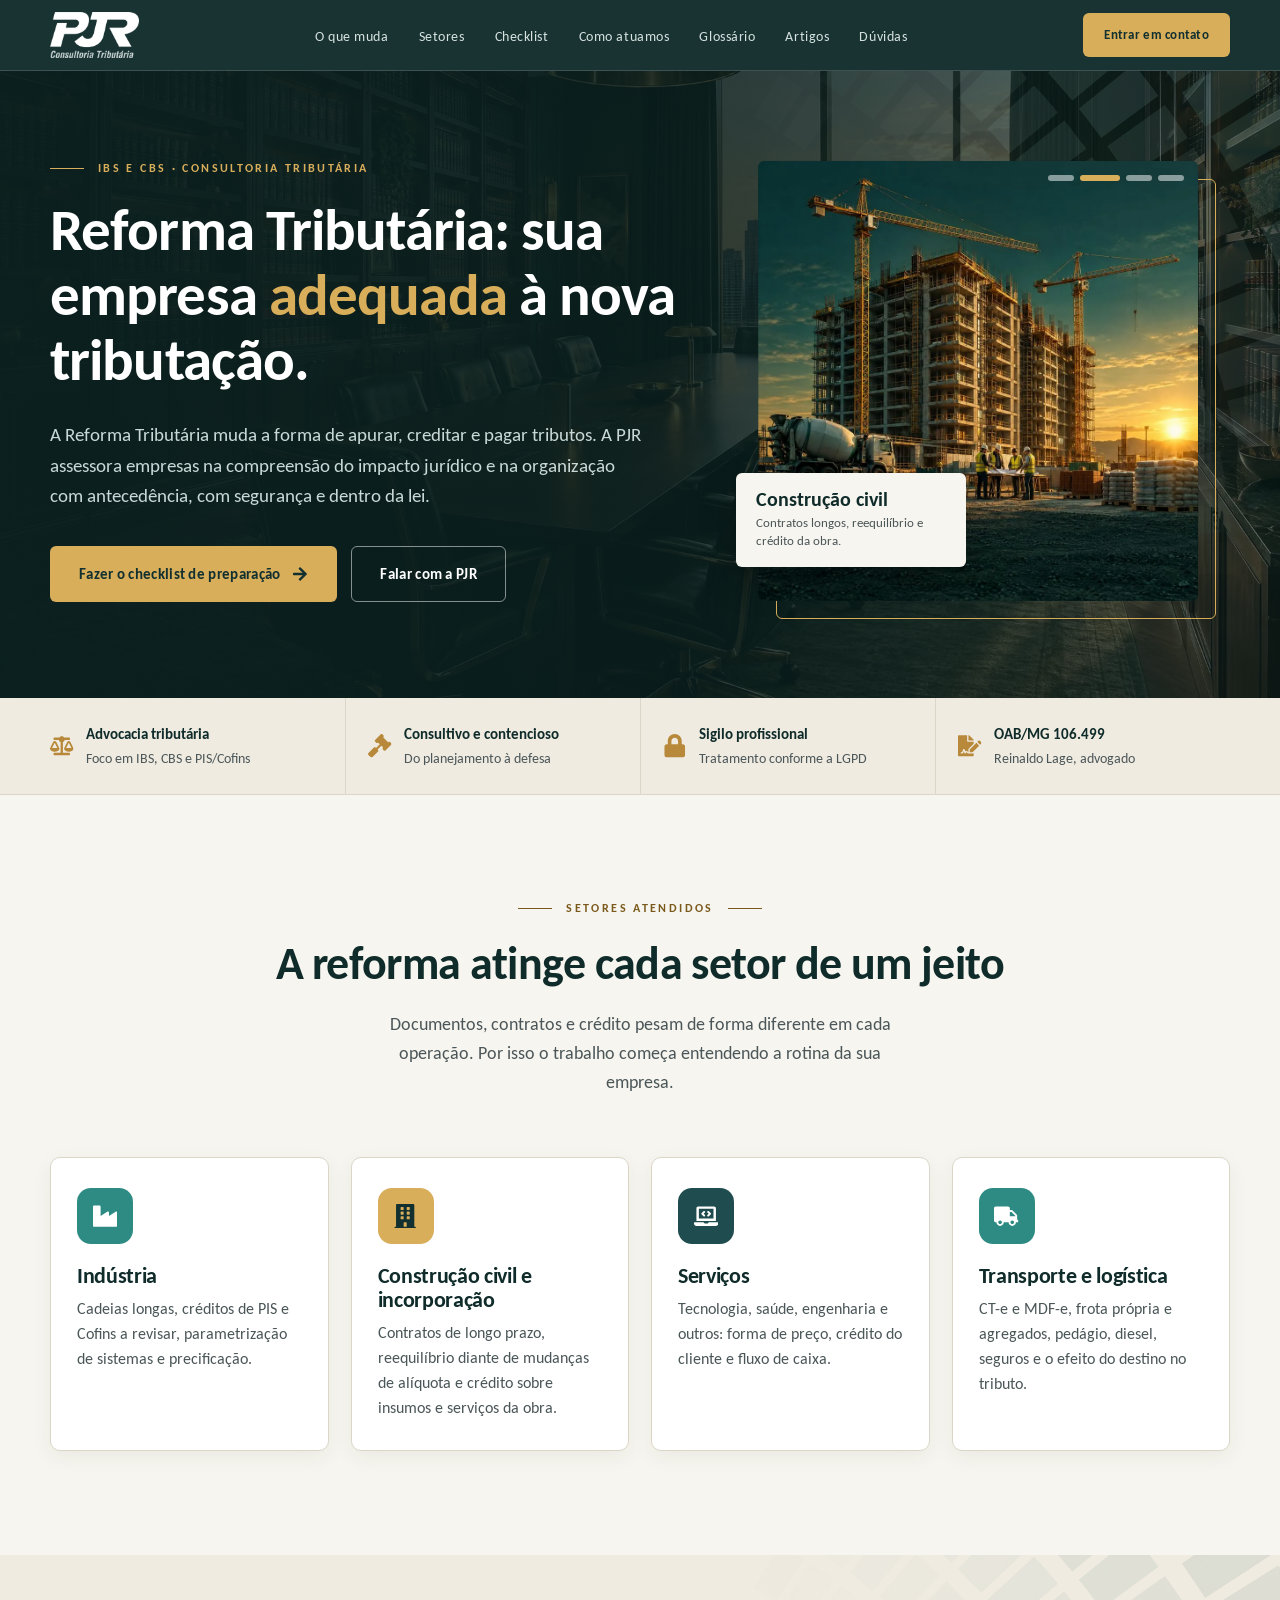
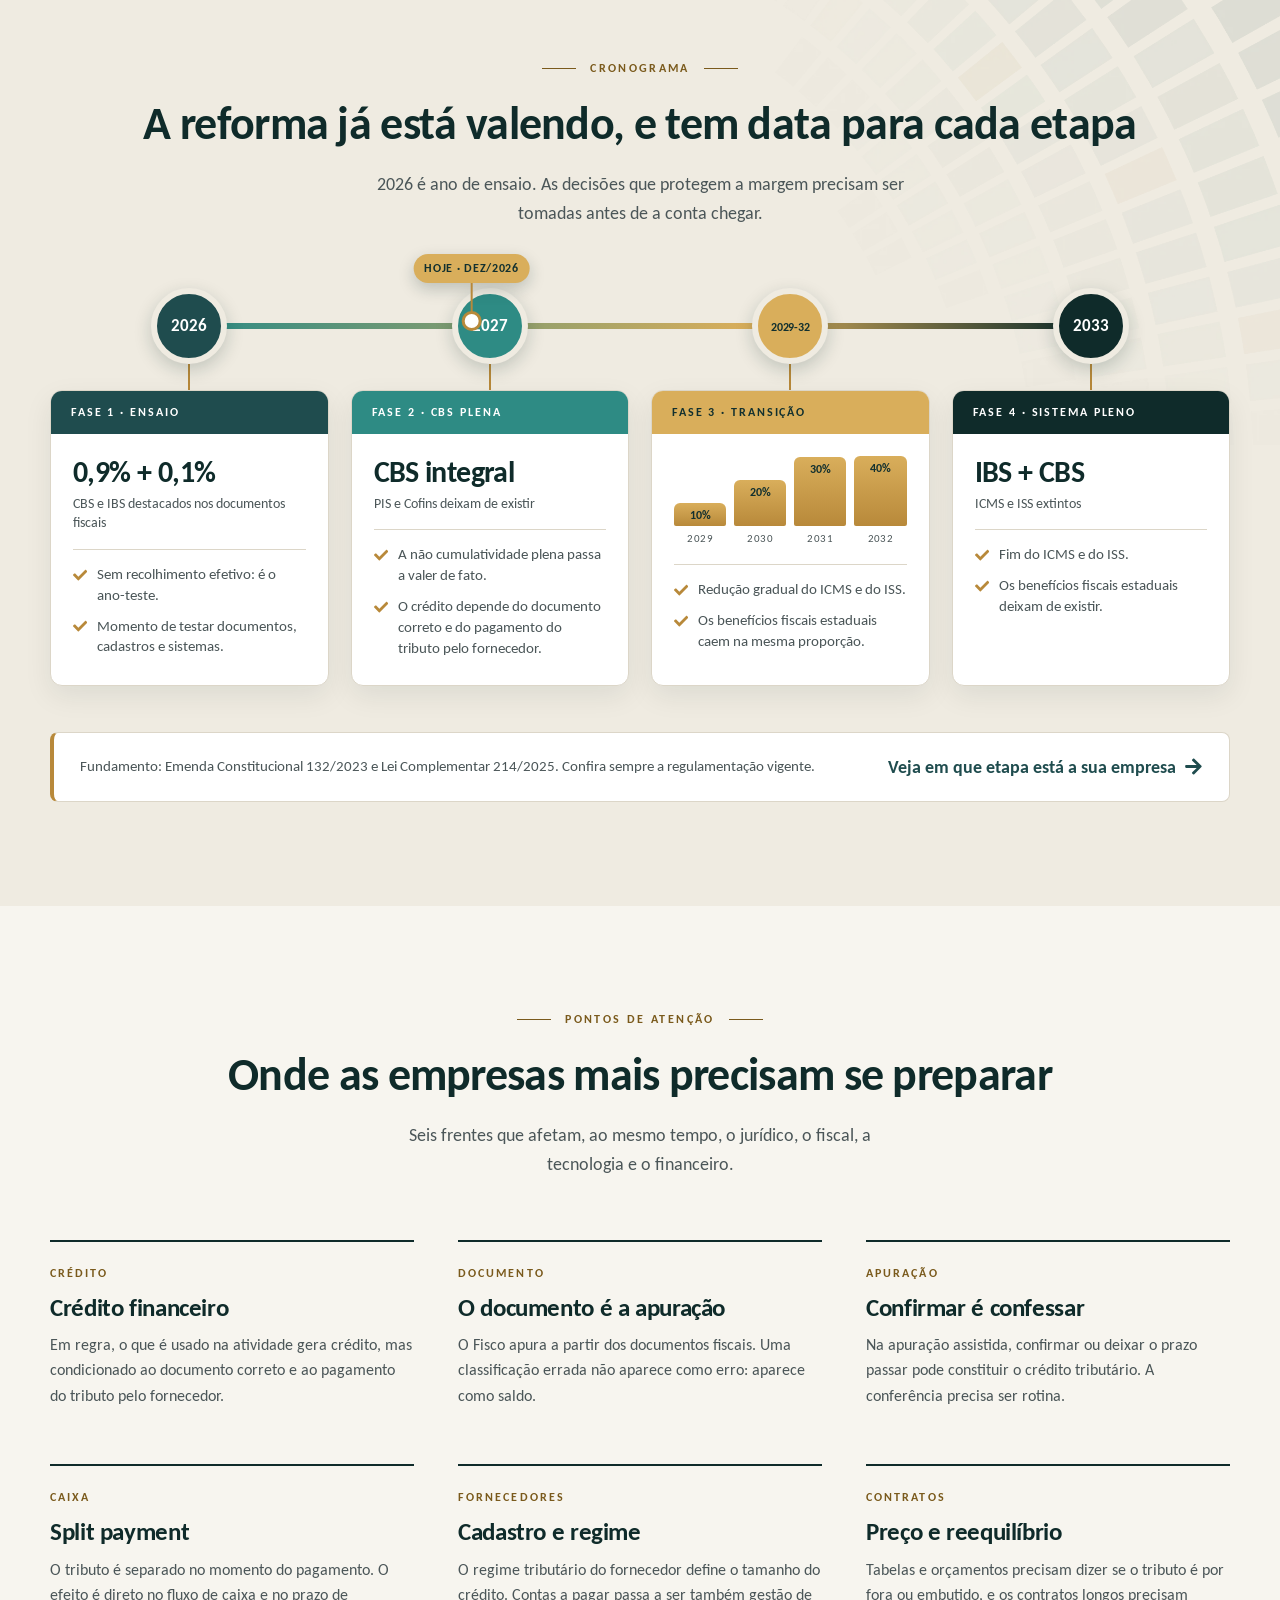
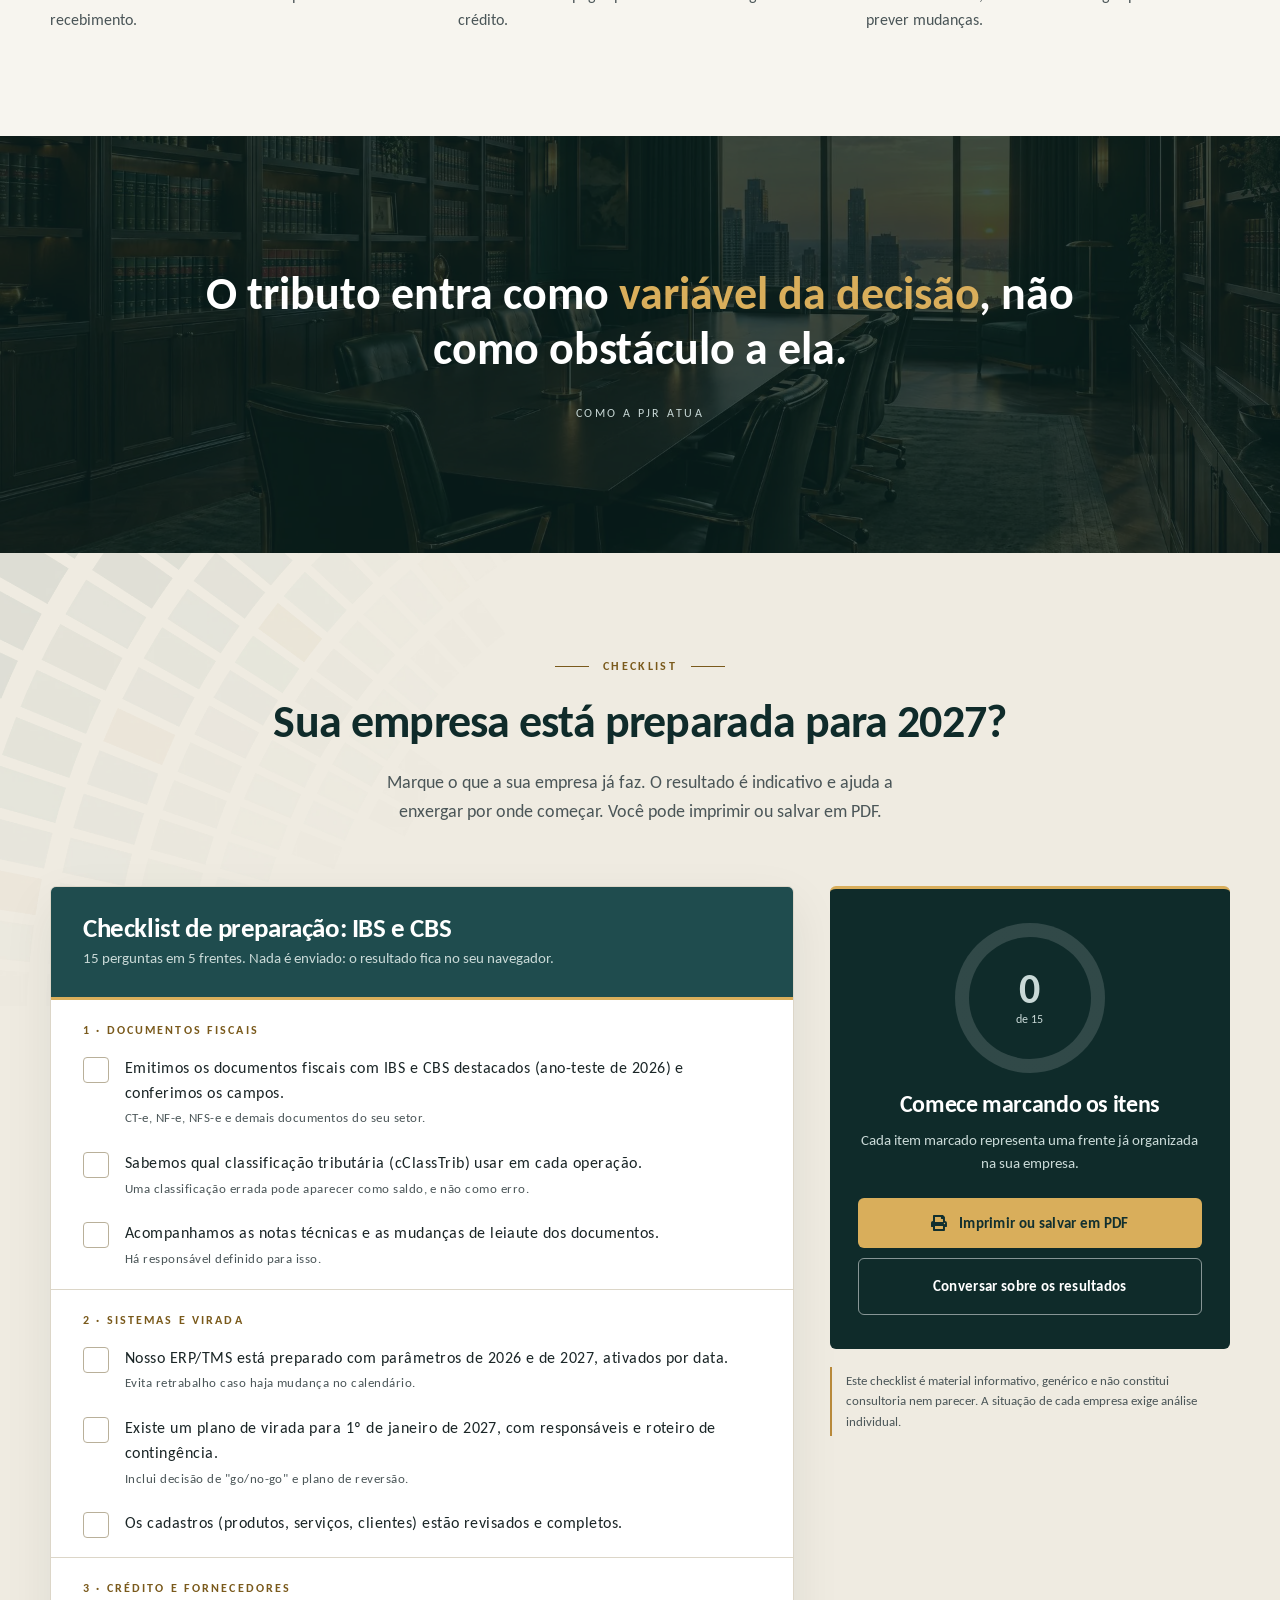
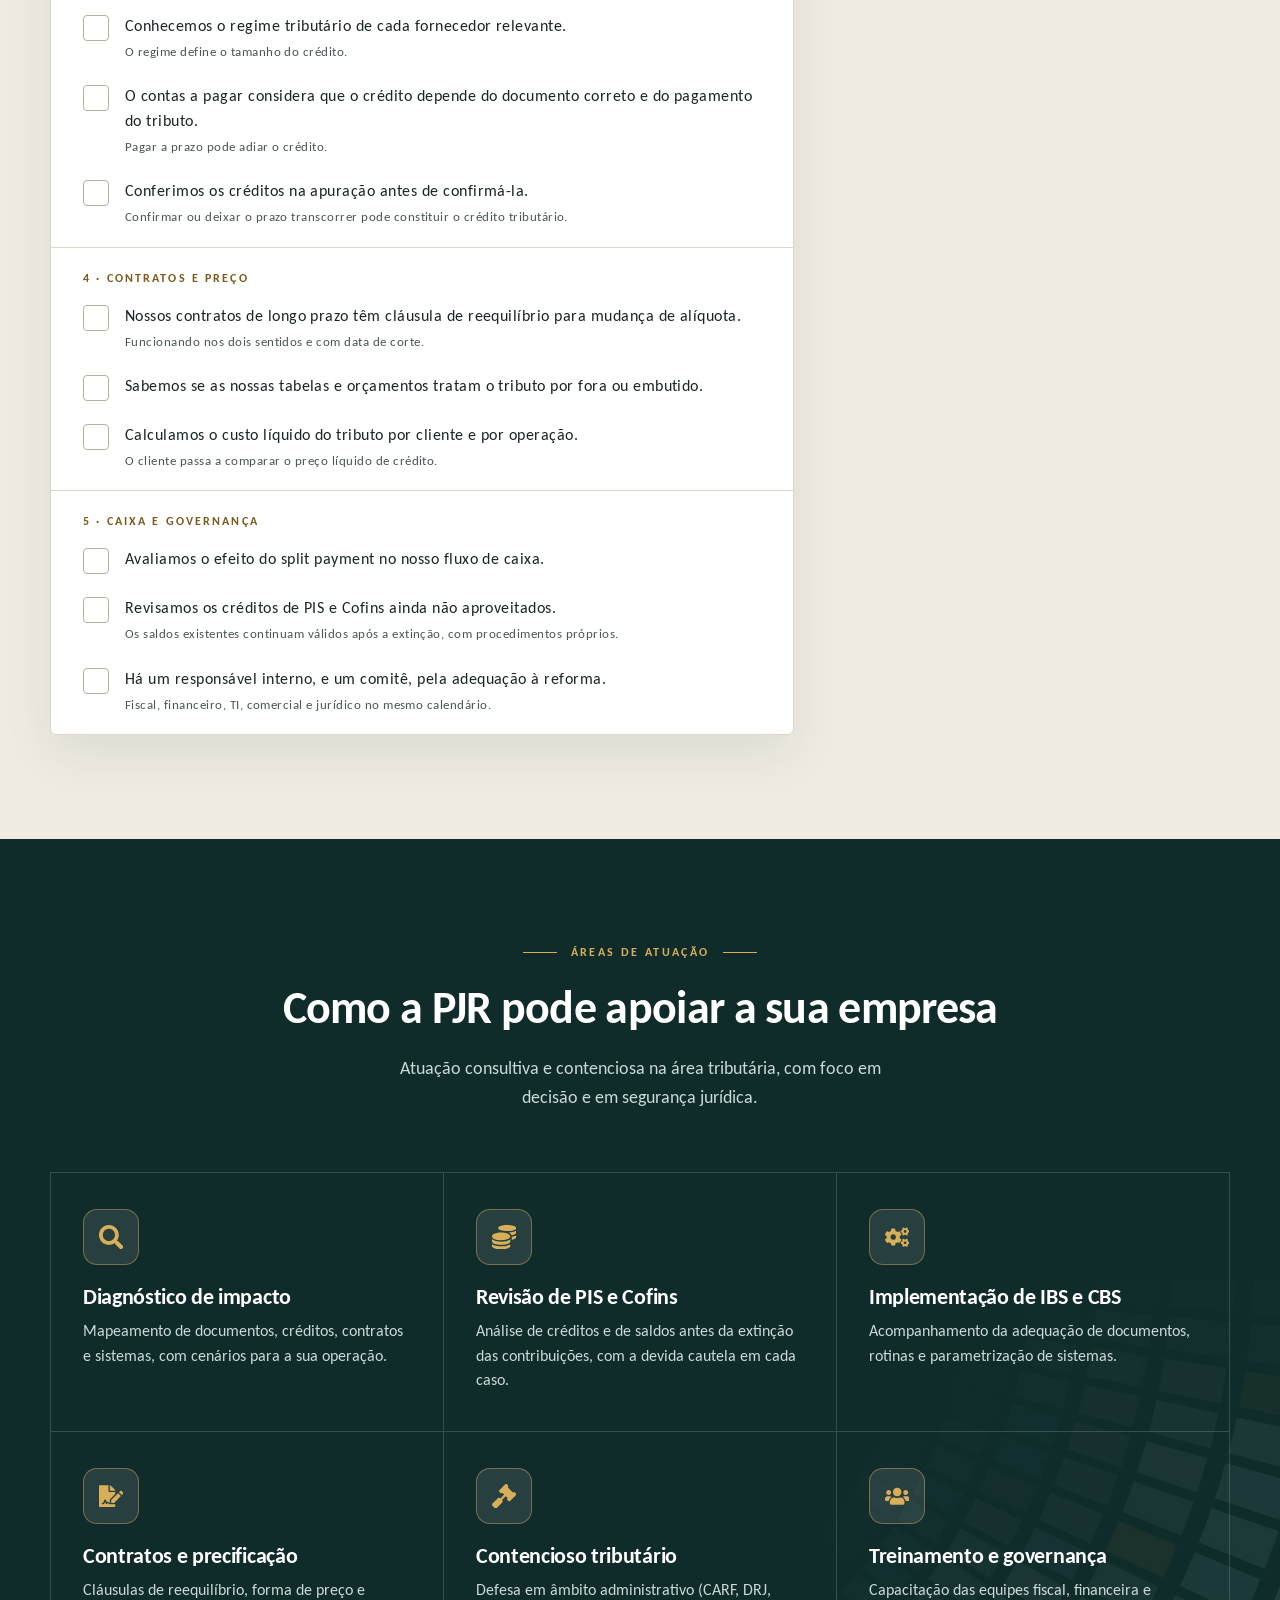
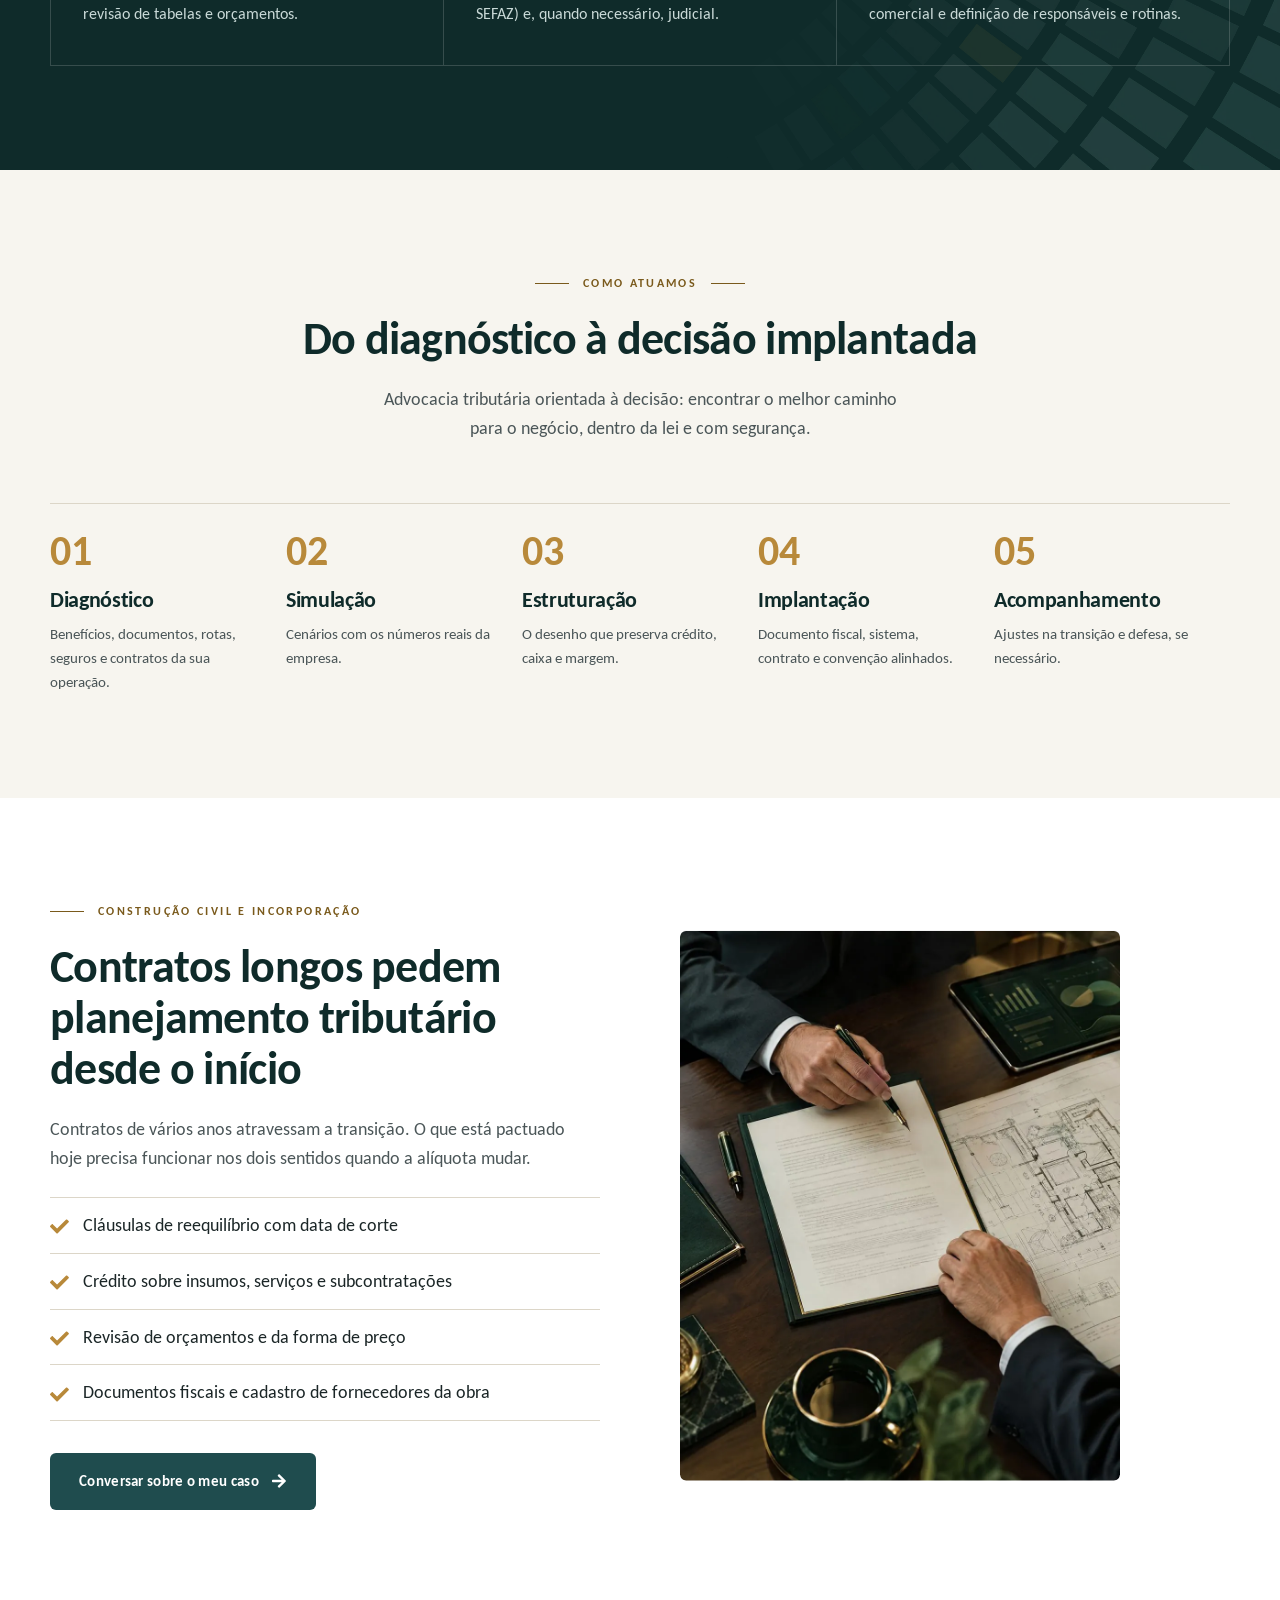
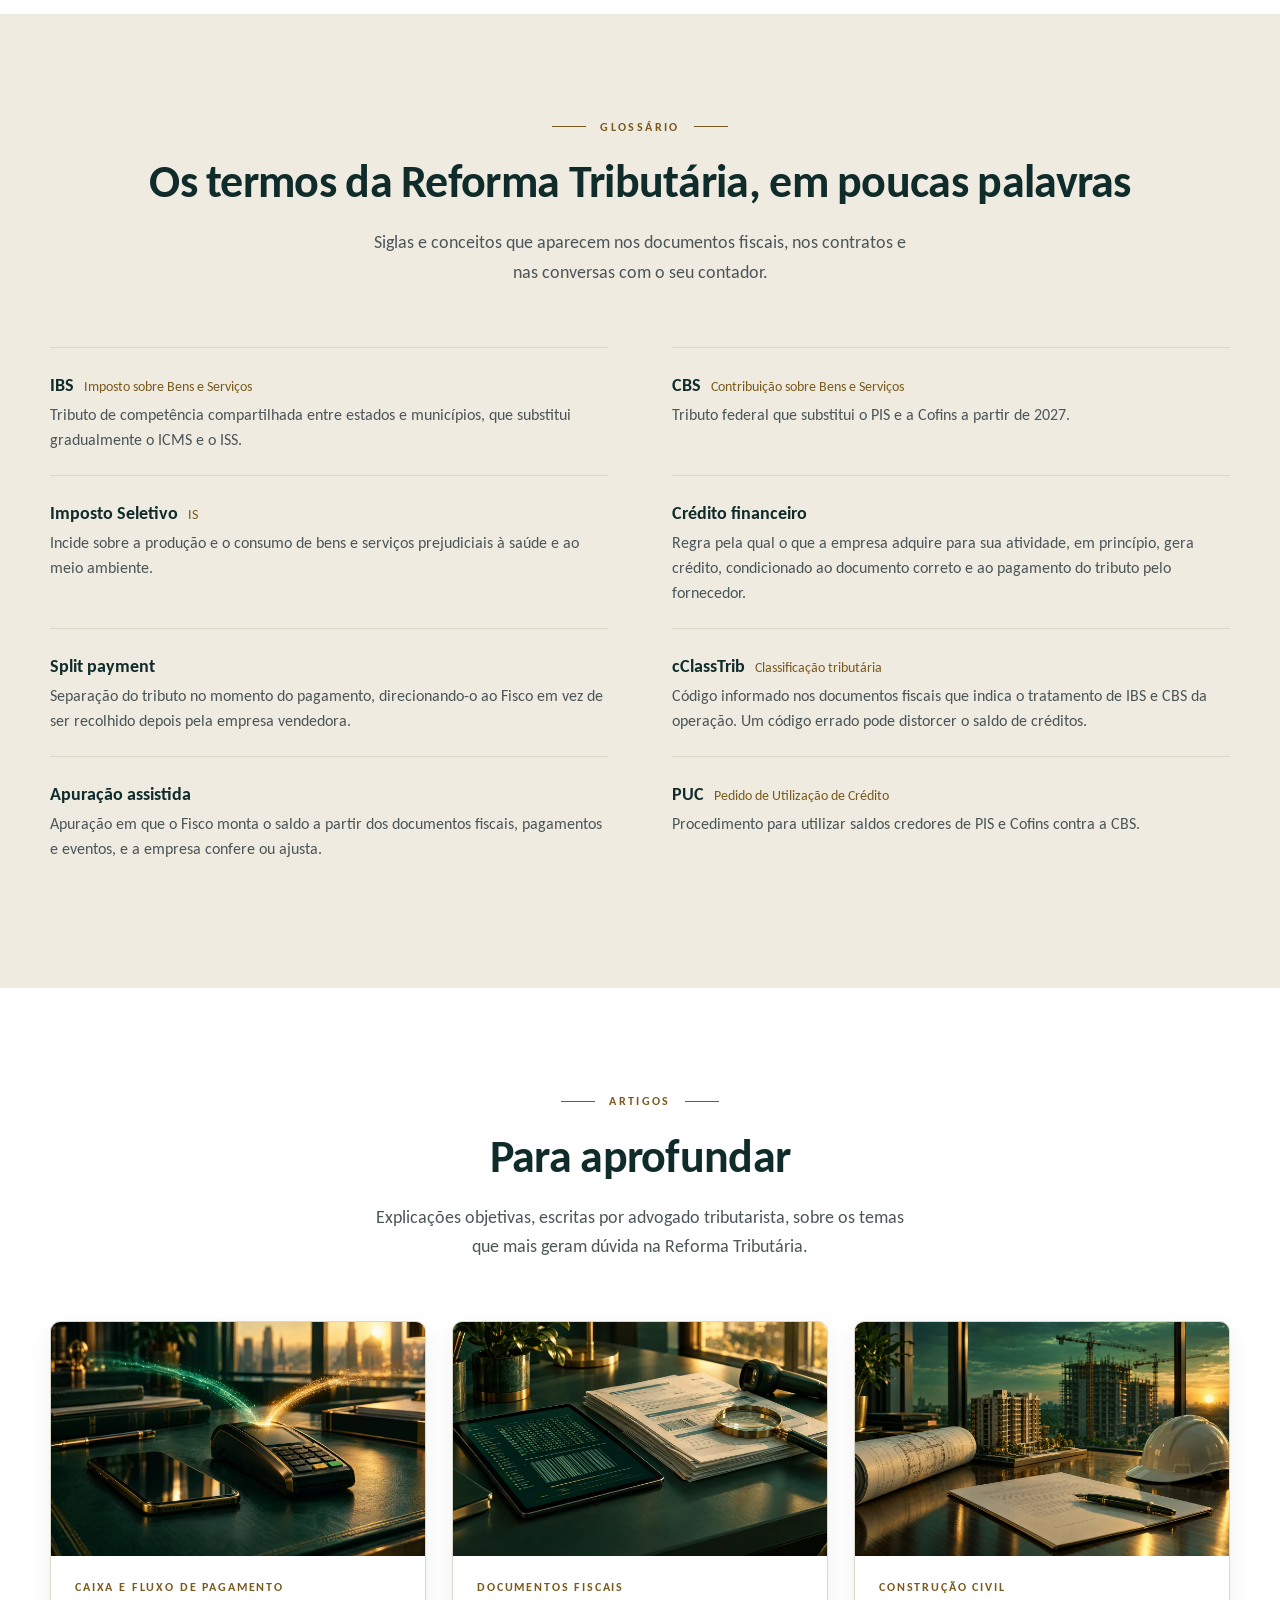
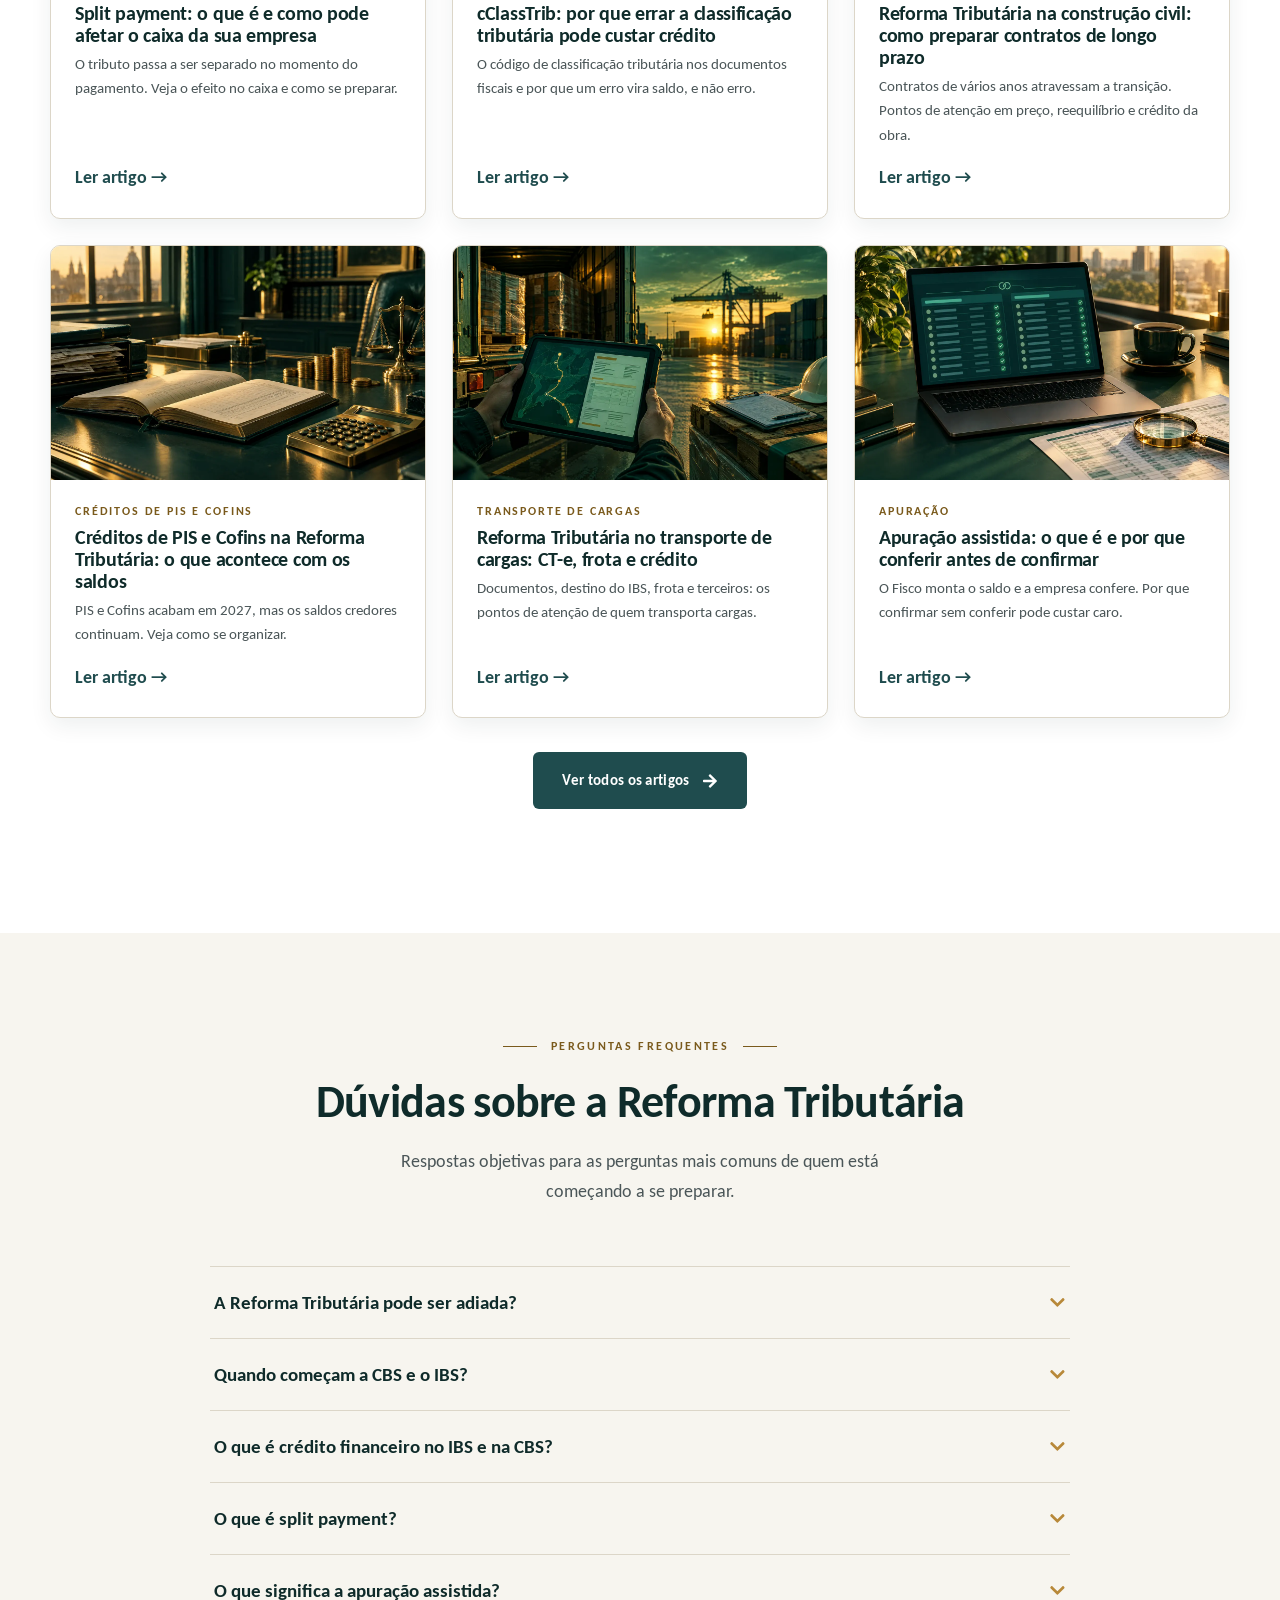
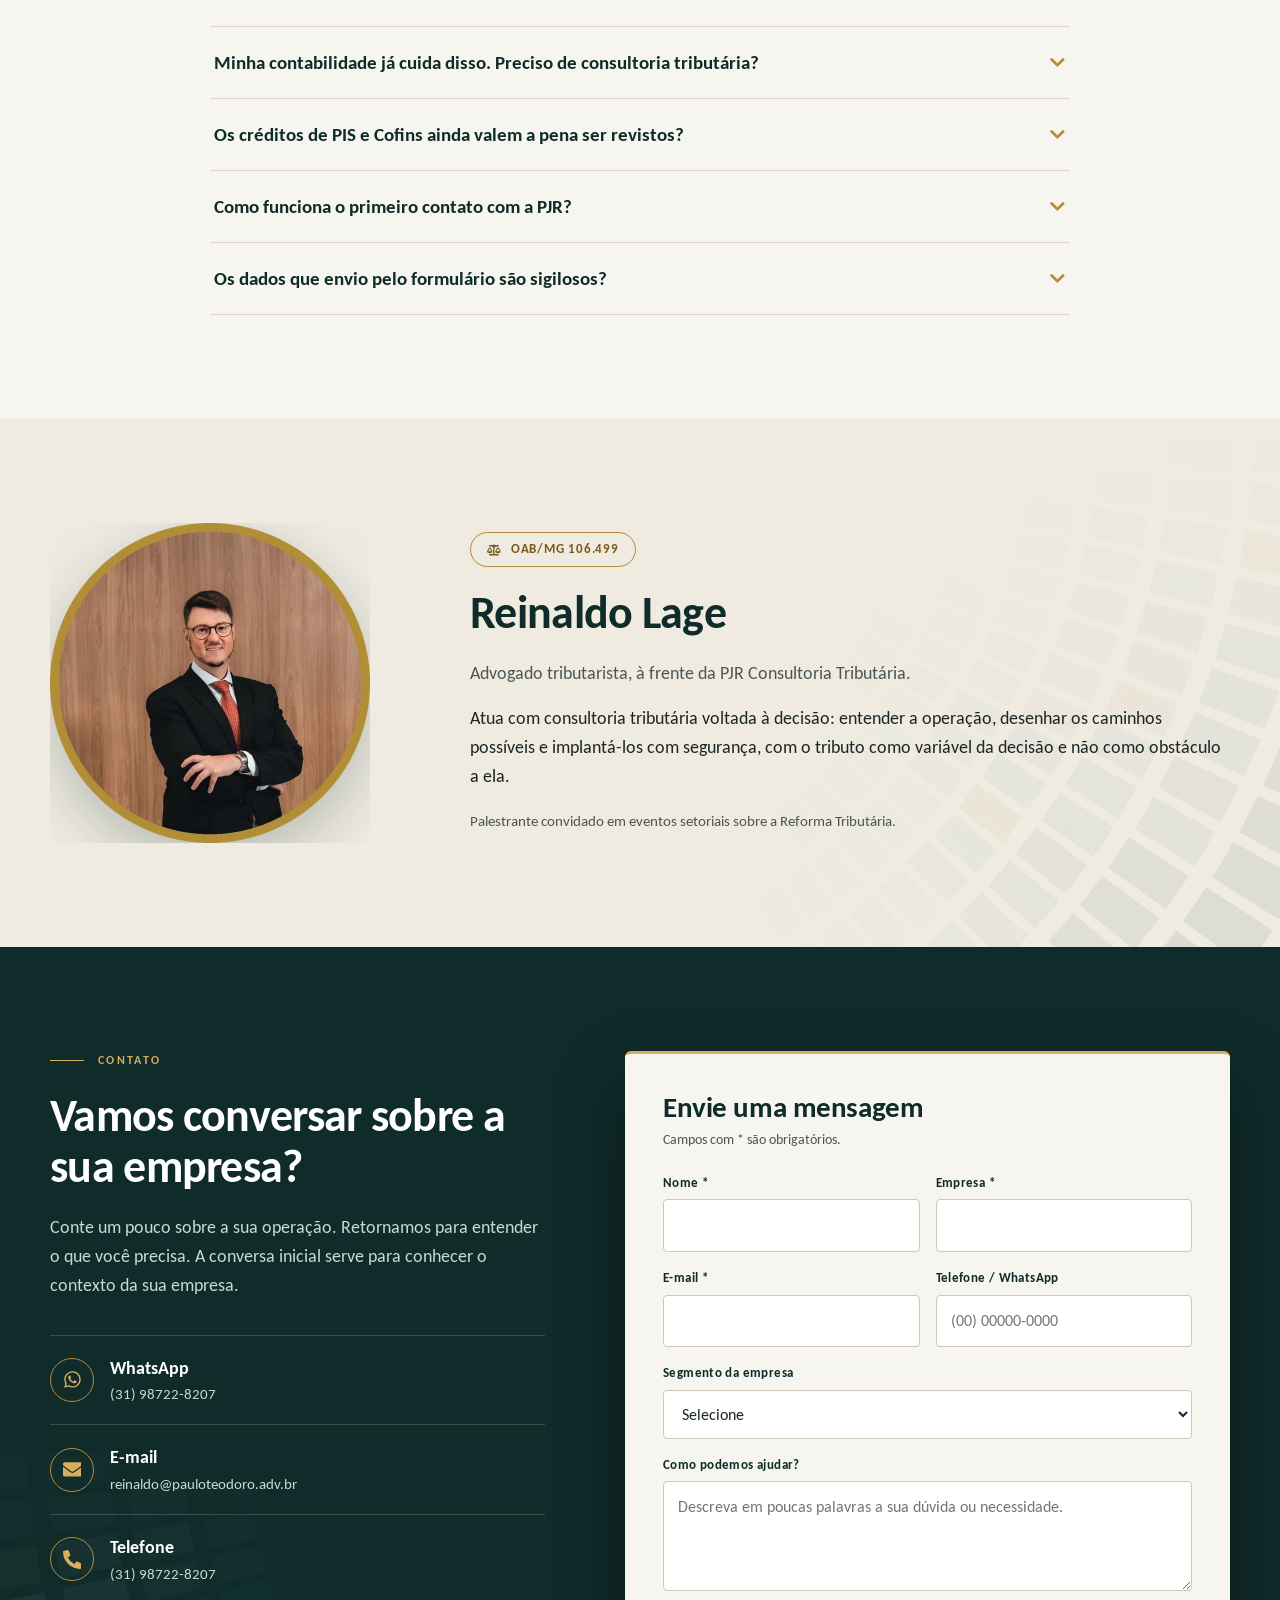
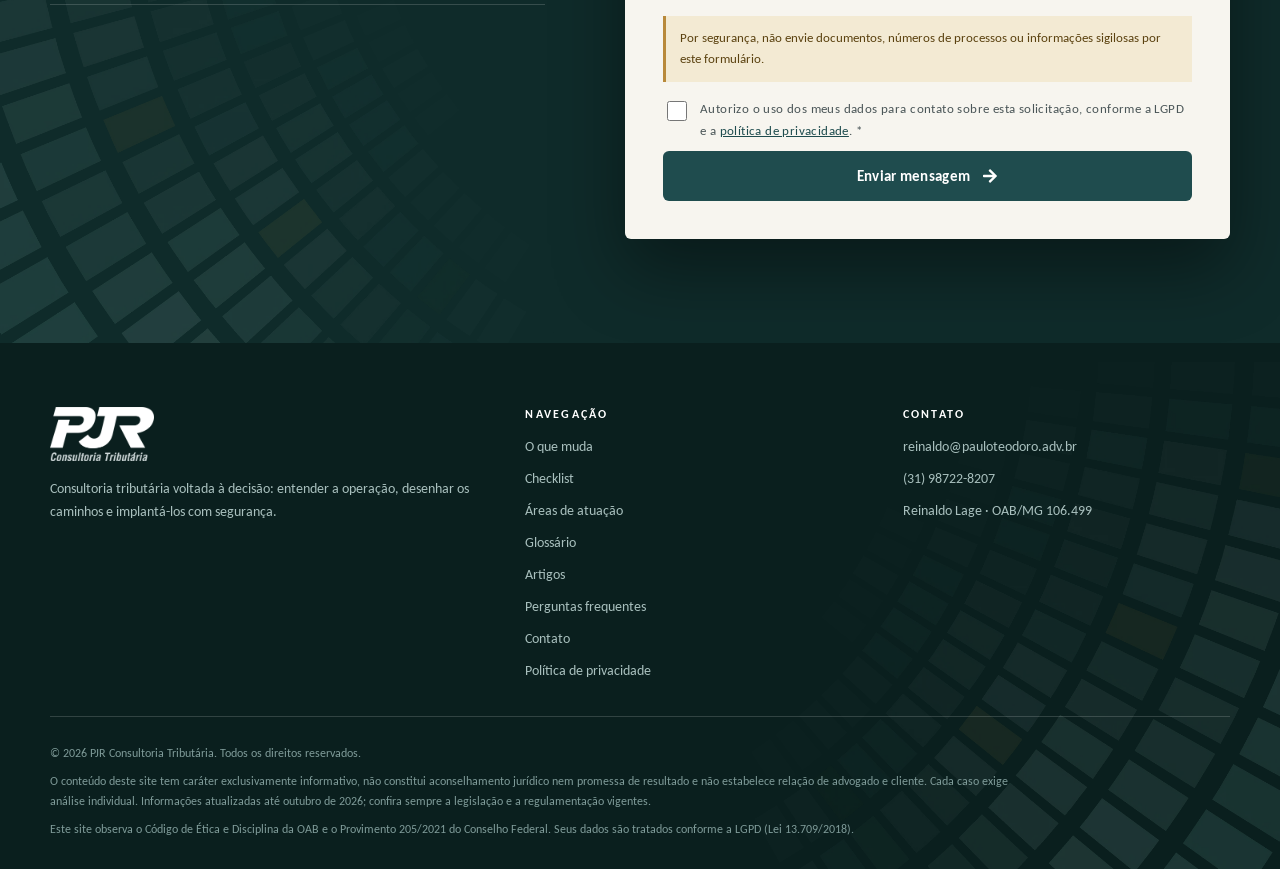
==== commit d8ebce9d: "Imagens exclusivas para cada artigo e imagens de compartilhamento por artigo" ====
--- a/index.html
+++ b/index.html
@@ -928,7 +928,7 @@
       <h2 id="h-art">Para aprofundar</h2>
       <p class="lead">Explicações objetivas, escritas por advogado tributarista, sobre os temas que mais geram dúvida na Reforma Tributária.</p>
     </div>
-    <div class="posts"><a class="post rv" href="artigos/split-payment-reforma-tributaria.html"><img src="assets/hero-servicos.webp" alt="Profissionais analisando um tablet e plantas em um saguão moderno" width="1000" height="1000" loading="lazy"><div><span class="tag">Caixa e fluxo de pagamento</span><h3>Split payment: o que é e como pode afetar o caixa da sua empresa</h3><p>O tributo passa a ser separado no momento do pagamento. Veja o efeito no caixa e como se preparar.</p><span class="more">Ler artigo <span aria-hidden="true">→</span></span></div></a><a class="post rv" href="artigos/cclasstrib-classificacao-tributaria.html"><img src="assets/hero-ti.webp" alt="Dois profissionais de tecnologia analisando código em monitores" width="1000" height="1000" loading="lazy"><div><span class="tag">Documentos fiscais</span><h3>cClassTrib: por que errar a classificação tributária pode custar crédito</h3><p>O código de classificação tributária nos documentos fiscais e por que um erro vira saldo, e não erro.</p><span class="more">Ler artigo <span aria-hidden="true">→</span></span></div></a><a class="post rv" href="artigos/reforma-tributaria-construcao-civil-contratos.html"><img src="assets/contrato-obra.webp" alt="Profissionais revisando um contrato e uma planta sobre a mesa" width="1000" height="1000" loading="lazy"><div><span class="tag">Construção civil</span><h3>Reforma Tributária na construção civil: como preparar contratos de longo prazo</h3><p>Contratos de vários anos atravessam a transição. Pontos de atenção em preço, reequilíbrio e crédito da obra.</p><span class="more">Ler artigo <span aria-hidden="true">→</span></span></div></a><a class="post rv" href="artigos/creditos-pis-cofins-reforma-tributaria.html"><img src="assets/biblioteca.webp" alt="Biblioteca de escritório de advocacia com estantes de livros jurídicos" width="1000" height="1000" loading="lazy"><div><span class="tag">Créditos de PIS e Cofins</span><h3>Créditos de PIS e Cofins na Reforma Tributária: o que acontece com os saldos</h3><p>PIS e Cofins acabam em 2027, mas os saldos credores continuam. Veja como se organizar.</p><span class="more">Ler artigo <span aria-hidden="true">→</span></span></div></a><a class="post rv" href="artigos/reforma-tributaria-transporte-de-cargas-cte.html"><img src="assets/hero-transporte.webp" alt="Caminhão aberto sendo descarregado em um terminal de cargas ao entardecer" width="1000" height="1000" loading="lazy"><div><span class="tag">Transporte de cargas</span><h3>Reforma Tributária no transporte de cargas: CT-e, frota e crédito</h3><p>Documentos, destino do IBS, frota e terceiros: os pontos de atenção de quem transporta cargas.</p><span class="more">Ler artigo <span aria-hidden="true">→</span></span></div></a><a class="post rv" href="artigos/apuracao-assistida-o-que-e.html"><img src="assets/hero-ti.webp" alt="Dois profissionais analisando informações em monitores" width="1000" height="1000" loading="lazy"><div><span class="tag">Apuração</span><h3>Apuração assistida: o que é e por que conferir antes de confirmar</h3><p>O Fisco monta o saldo e a empresa confere. Por que confirmar sem conferir pode custar caro.</p><span class="more">Ler artigo <span aria-hidden="true">→</span></span></div></a></div>
+    <div class="posts"><a class="post rv" href="artigos/split-payment-reforma-tributaria.html"><img src="assets/art-split.webp" alt="Terminal de pagamento e celular sobre uma mesa verde, com um fluxo de luz se dividindo em dois" width="1600" height="900" loading="lazy"><div><span class="tag">Caixa e fluxo de pagamento</span><h3>Split payment: o que é e como pode afetar o caixa da sua empresa</h3><p>O tributo passa a ser separado no momento do pagamento. Veja o efeito no caixa e como se preparar.</p><span class="more">Ler artigo <span aria-hidden="true">→</span></span></div></a><a class="post rv" href="artigos/cclasstrib-classificacao-tributaria.html"><img src="assets/art-cclasstrib.webp" alt="Tablet com códigos, notas fiscais e uma lupa dourada sobre a mesa" width="1600" height="900" loading="lazy"><div><span class="tag">Documentos fiscais</span><h3>cClassTrib: por que errar a classificação tributária pode custar crédito</h3><p>O código de classificação tributária nos documentos fiscais e por que um erro vira saldo, e não erro.</p><span class="more">Ler artigo <span aria-hidden="true">→</span></span></div></a><a class="post rv" href="artigos/reforma-tributaria-construcao-civil-contratos.html"><img src="assets/art-obra.webp" alt="Planta, contrato e capacete sobre a mesa, com um edifício em obras ao fundo" width="1600" height="900" loading="lazy"><div><span class="tag">Construção civil</span><h3>Reforma Tributária na construção civil: como preparar contratos de longo prazo</h3><p>Contratos de vários anos atravessam a transição. Pontos de atenção em preço, reequilíbrio e crédito da obra.</p><span class="more">Ler artigo <span aria-hidden="true">→</span></span></div></a><a class="post rv" href="artigos/creditos-pis-cofins-reforma-tributaria.html"><img src="assets/art-pis.webp" alt="Livro-caixa, calculadora, moedas e balança sobre uma mesa de escritório" width="1600" height="900" loading="lazy"><div><span class="tag">Créditos de PIS e Cofins</span><h3>Créditos de PIS e Cofins na Reforma Tributária: o que acontece com os saldos</h3><p>PIS e Cofins acabam em 2027, mas os saldos credores continuam. Veja como se organizar.</p><span class="more">Ler artigo <span aria-hidden="true">→</span></span></div></a><a class="post rv" href="artigos/reforma-tributaria-transporte-de-cargas-cte.html"><img src="assets/art-transporte.webp" alt="Tablet com rota e documento de frete diante de um caminhão carregado ao entardecer" width="1600" height="900" loading="lazy"><div><span class="tag">Transporte de cargas</span><h3>Reforma Tributária no transporte de cargas: CT-e, frota e crédito</h3><p>Documentos, destino do IBS, frota e terceiros: os pontos de atenção de quem transporta cargas.</p><span class="more">Ler artigo <span aria-hidden="true">→</span></span></div></a><a class="post rv" href="artigos/apuracao-assistida-o-que-e.html"><img src="assets/art-apuracao.webp" alt="Notebook com painel de conferência de documentos e lupa sobre uma planilha" width="1600" height="900" loading="lazy"><div><span class="tag">Apuração</span><h3>Apuração assistida: o que é e por que conferir antes de confirmar</h3><p>O Fisco monta o saldo e a empresa confere. Por que confirmar sem conferir pode custar caro.</p><span class="more">Ler artigo <span aria-hidden="true">→</span></span></div></a></div>
     <p class="center" style="margin-top:34px"><a class="btn btn-green" href="artigos/">Ver todos os artigos <svg class="icon"><use href="#i-arrow"/></svg></a></p>
   </div>
 </section>
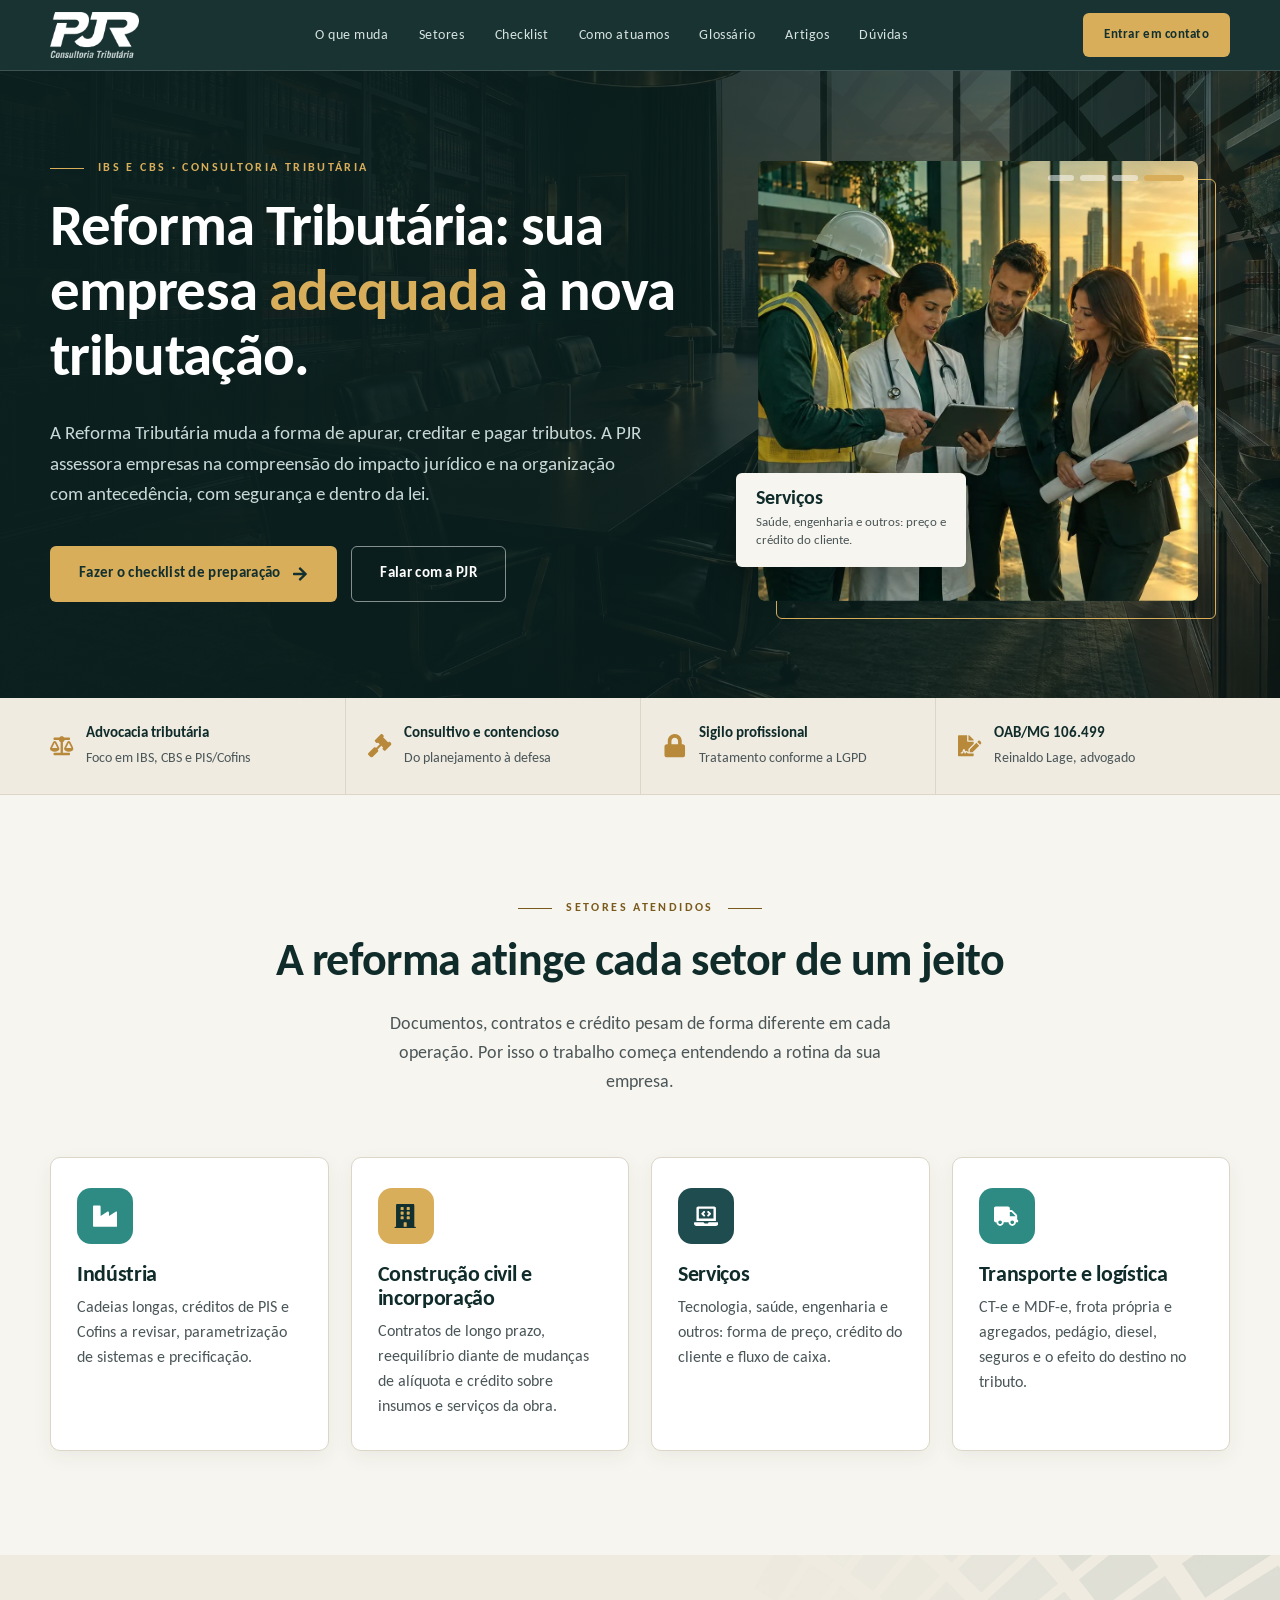
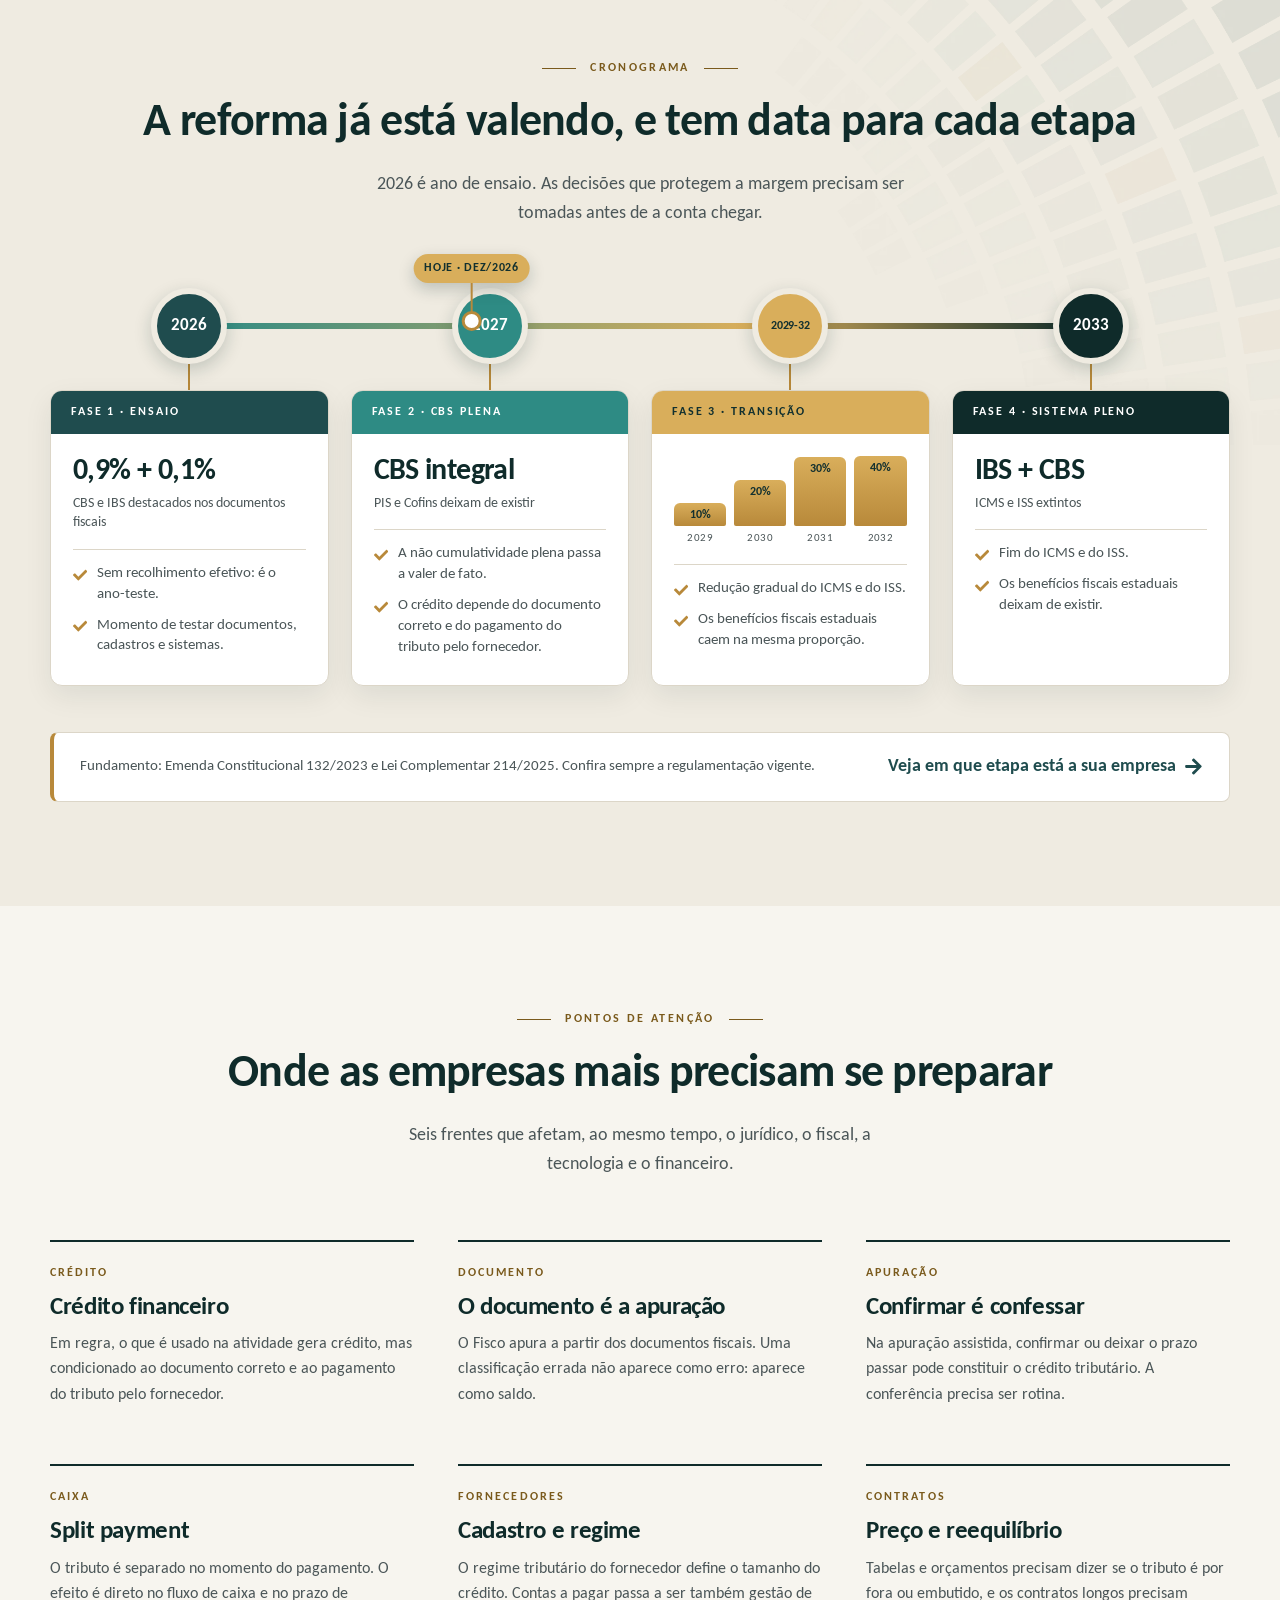
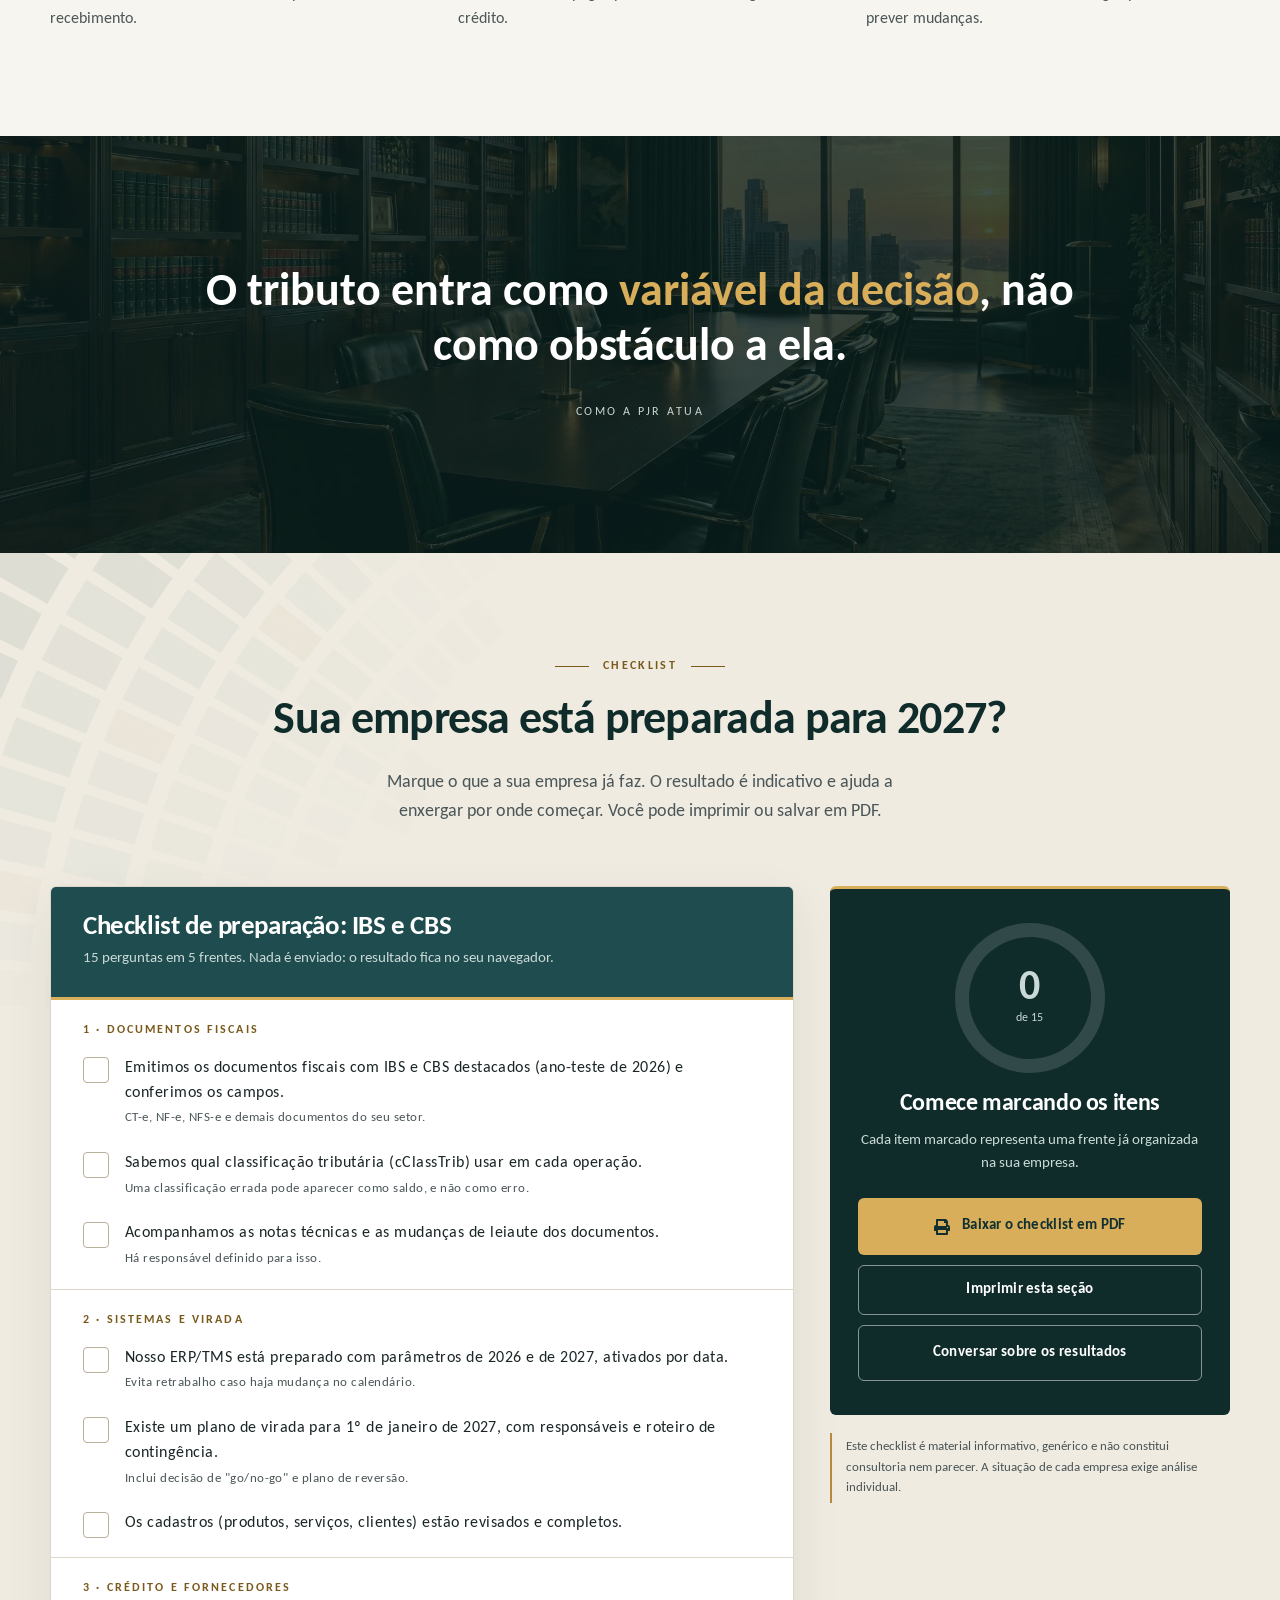
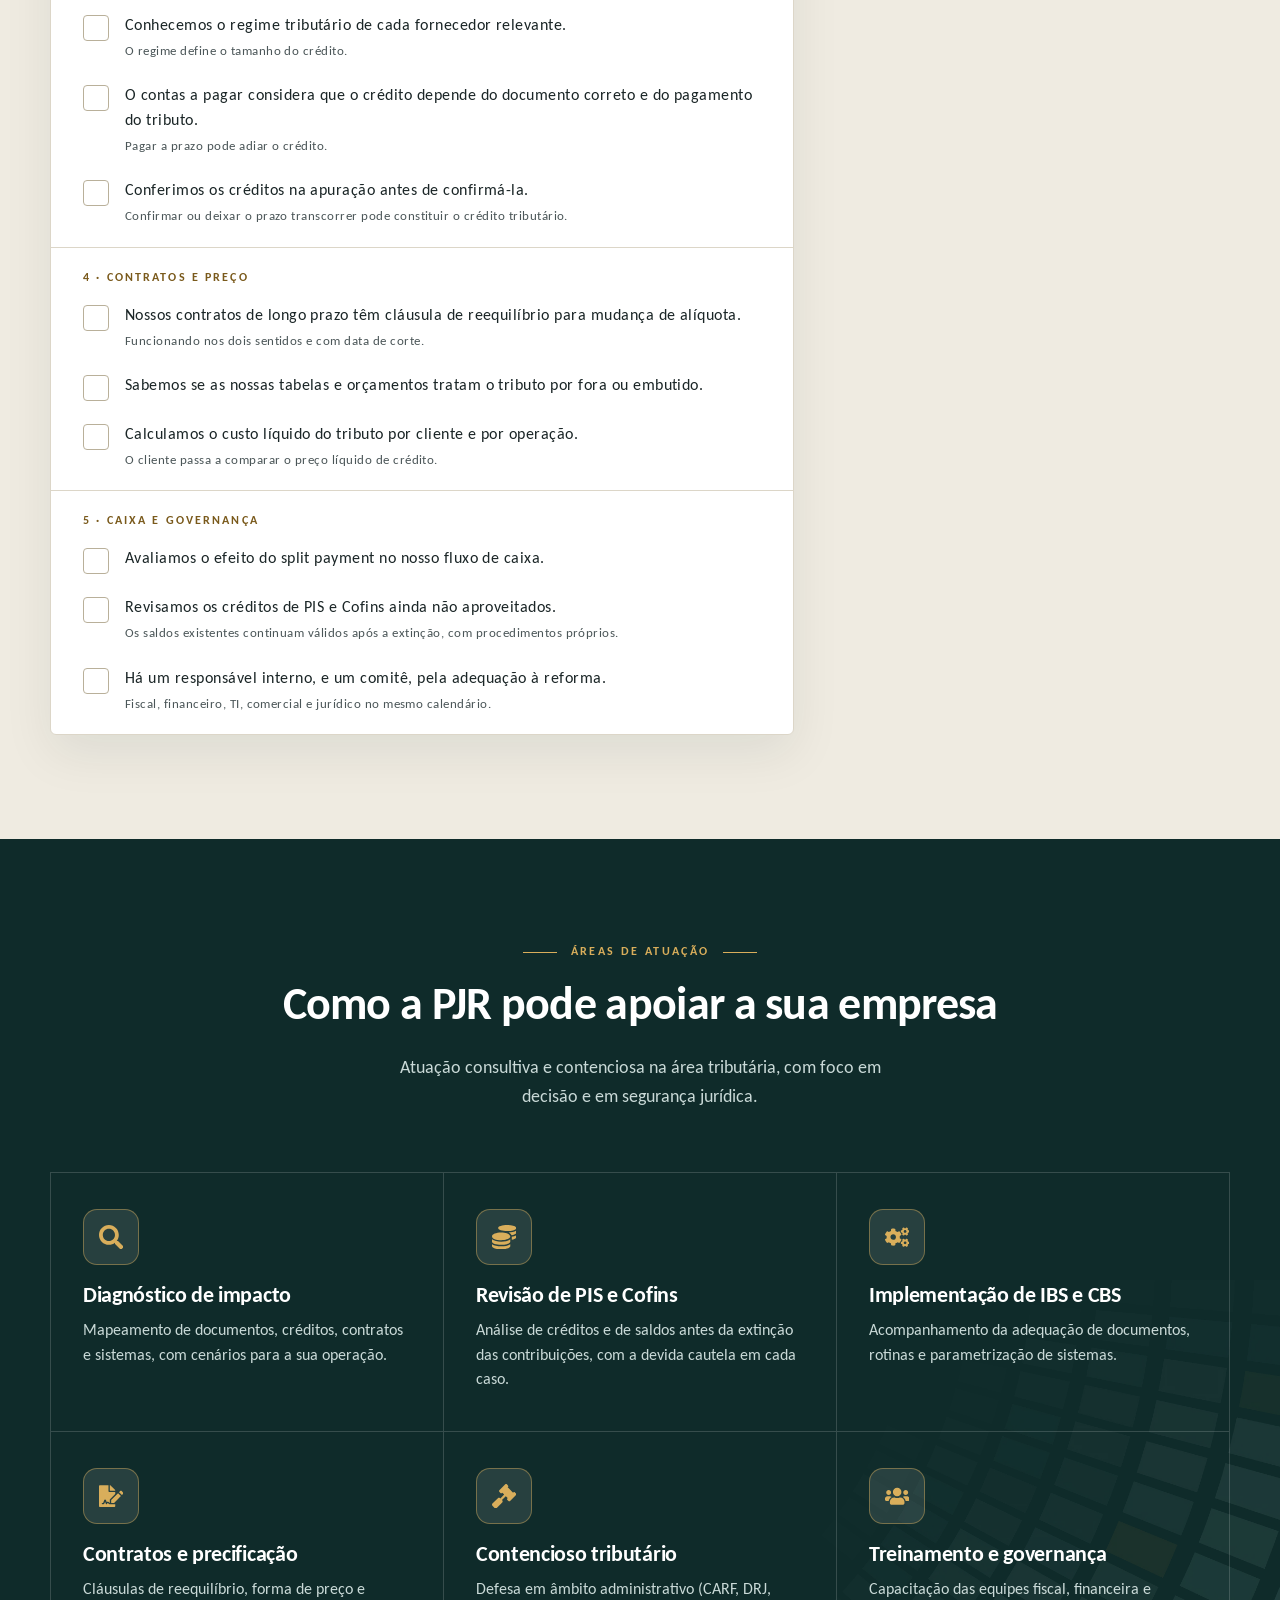
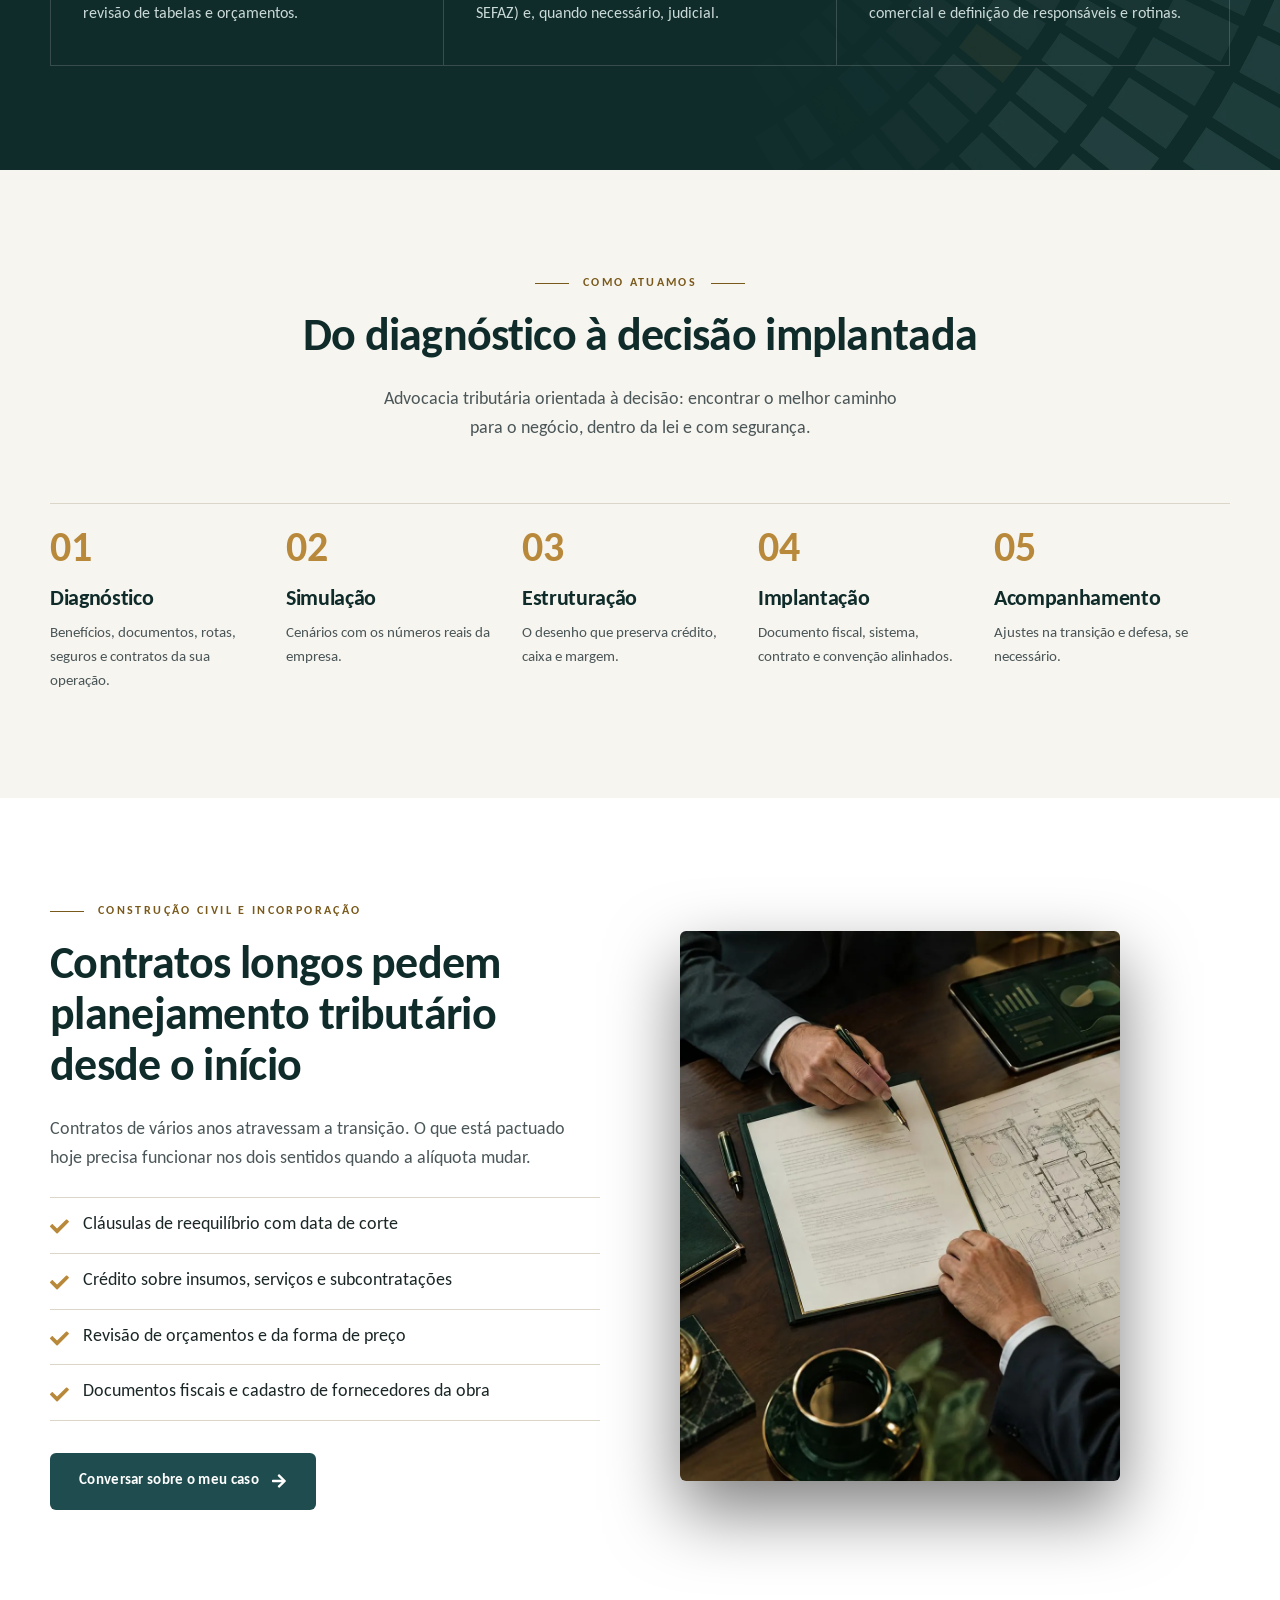
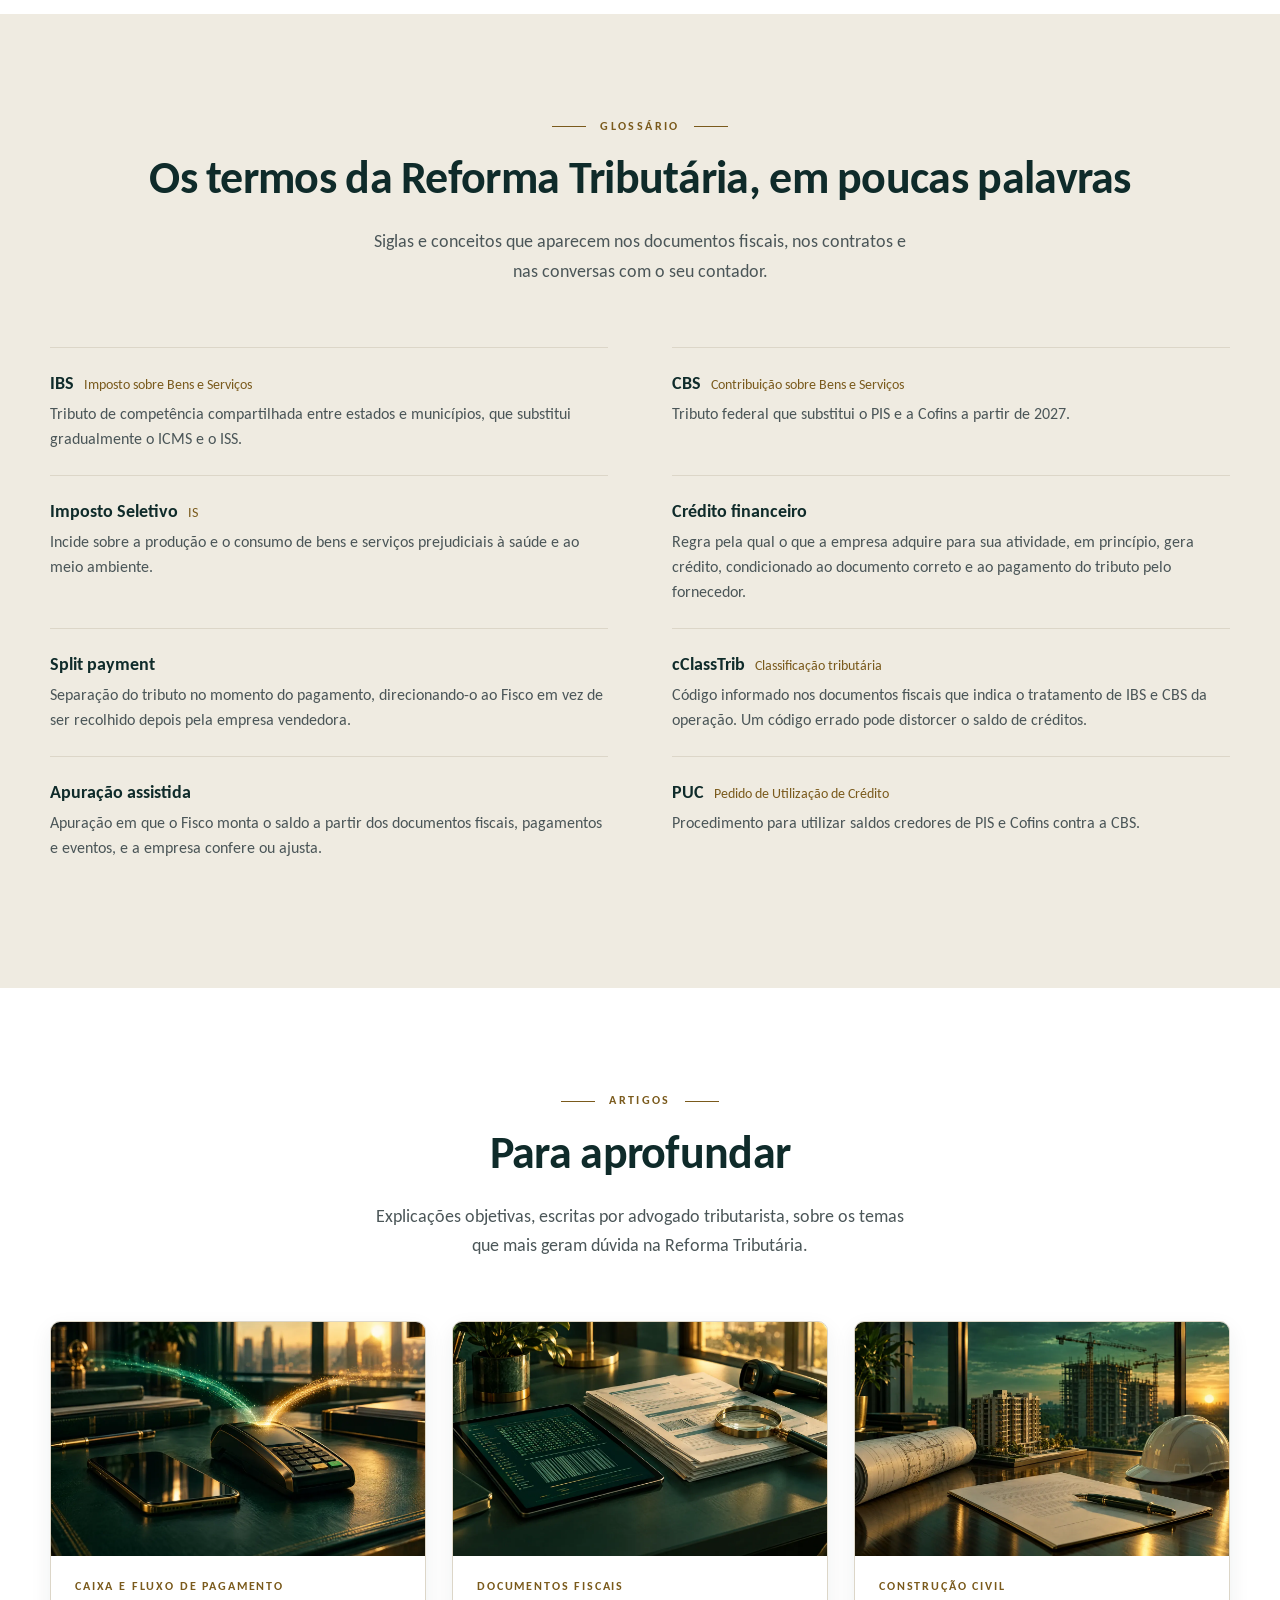
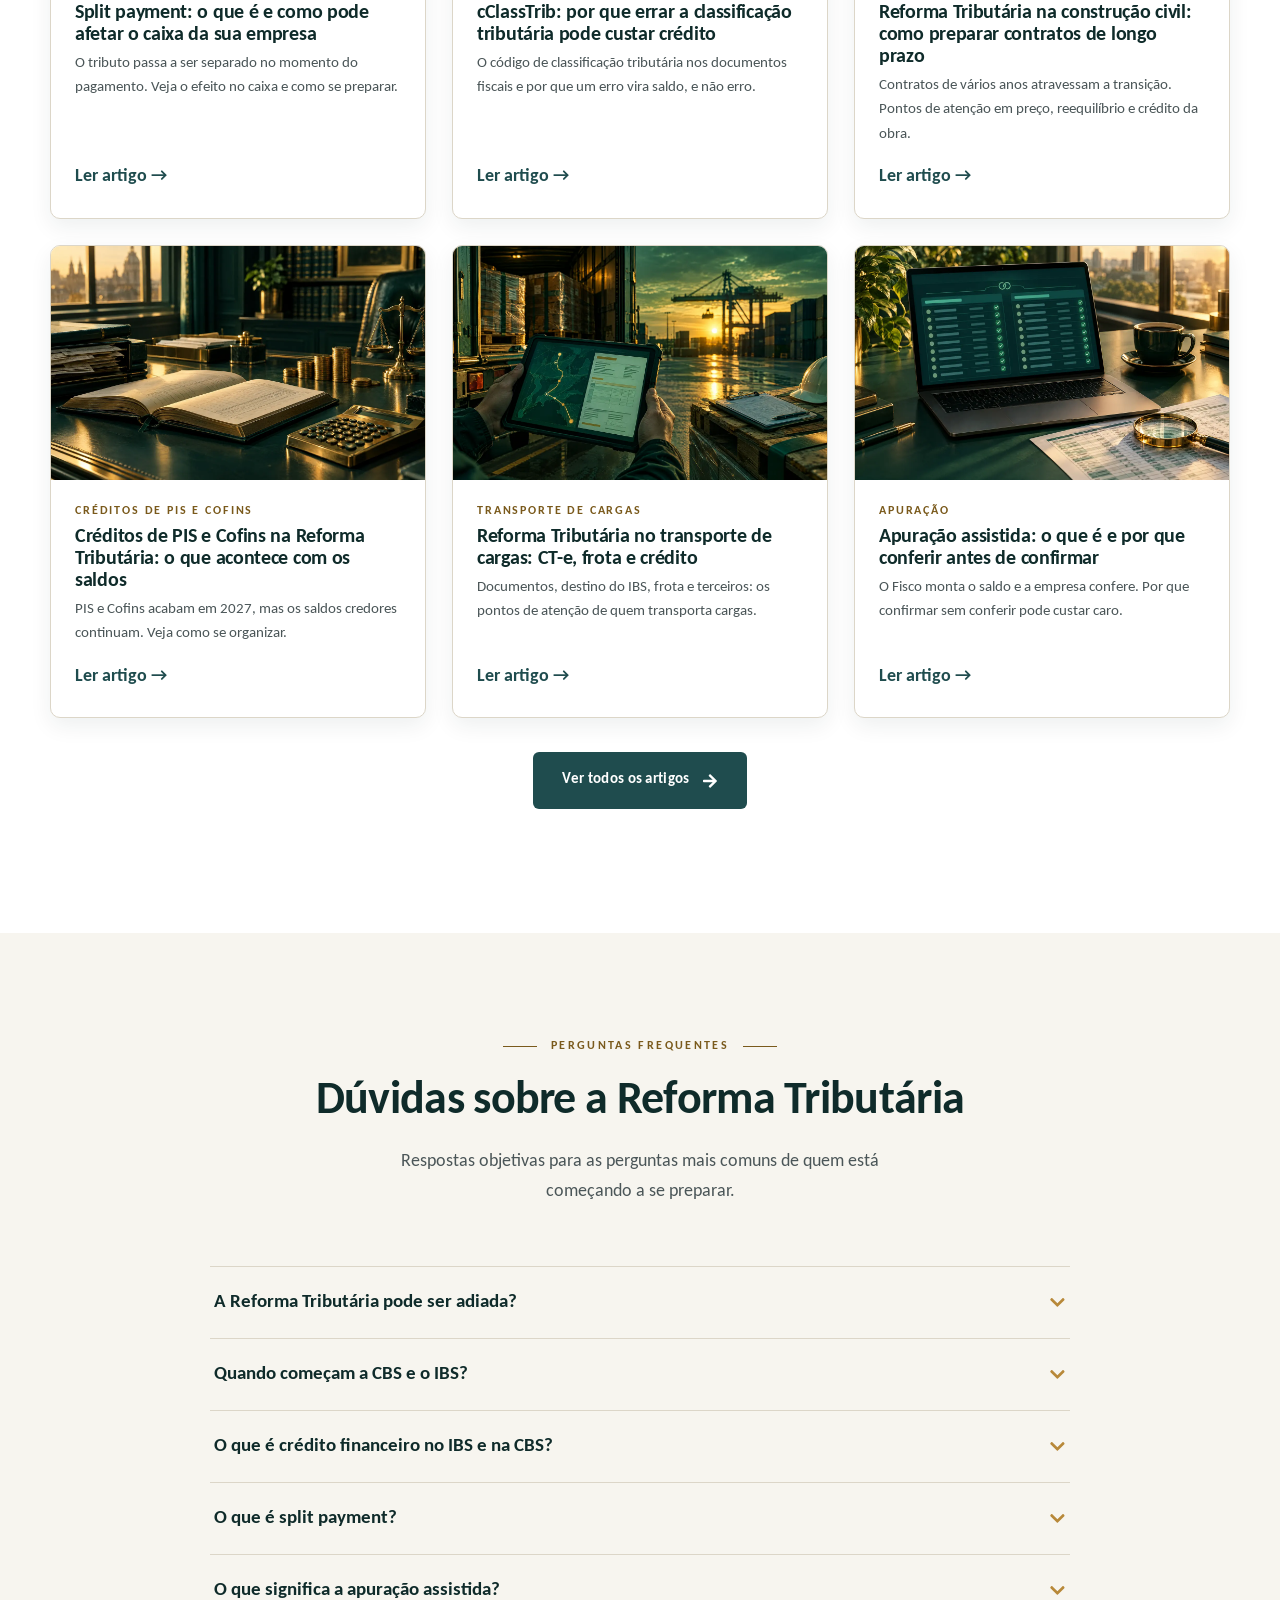
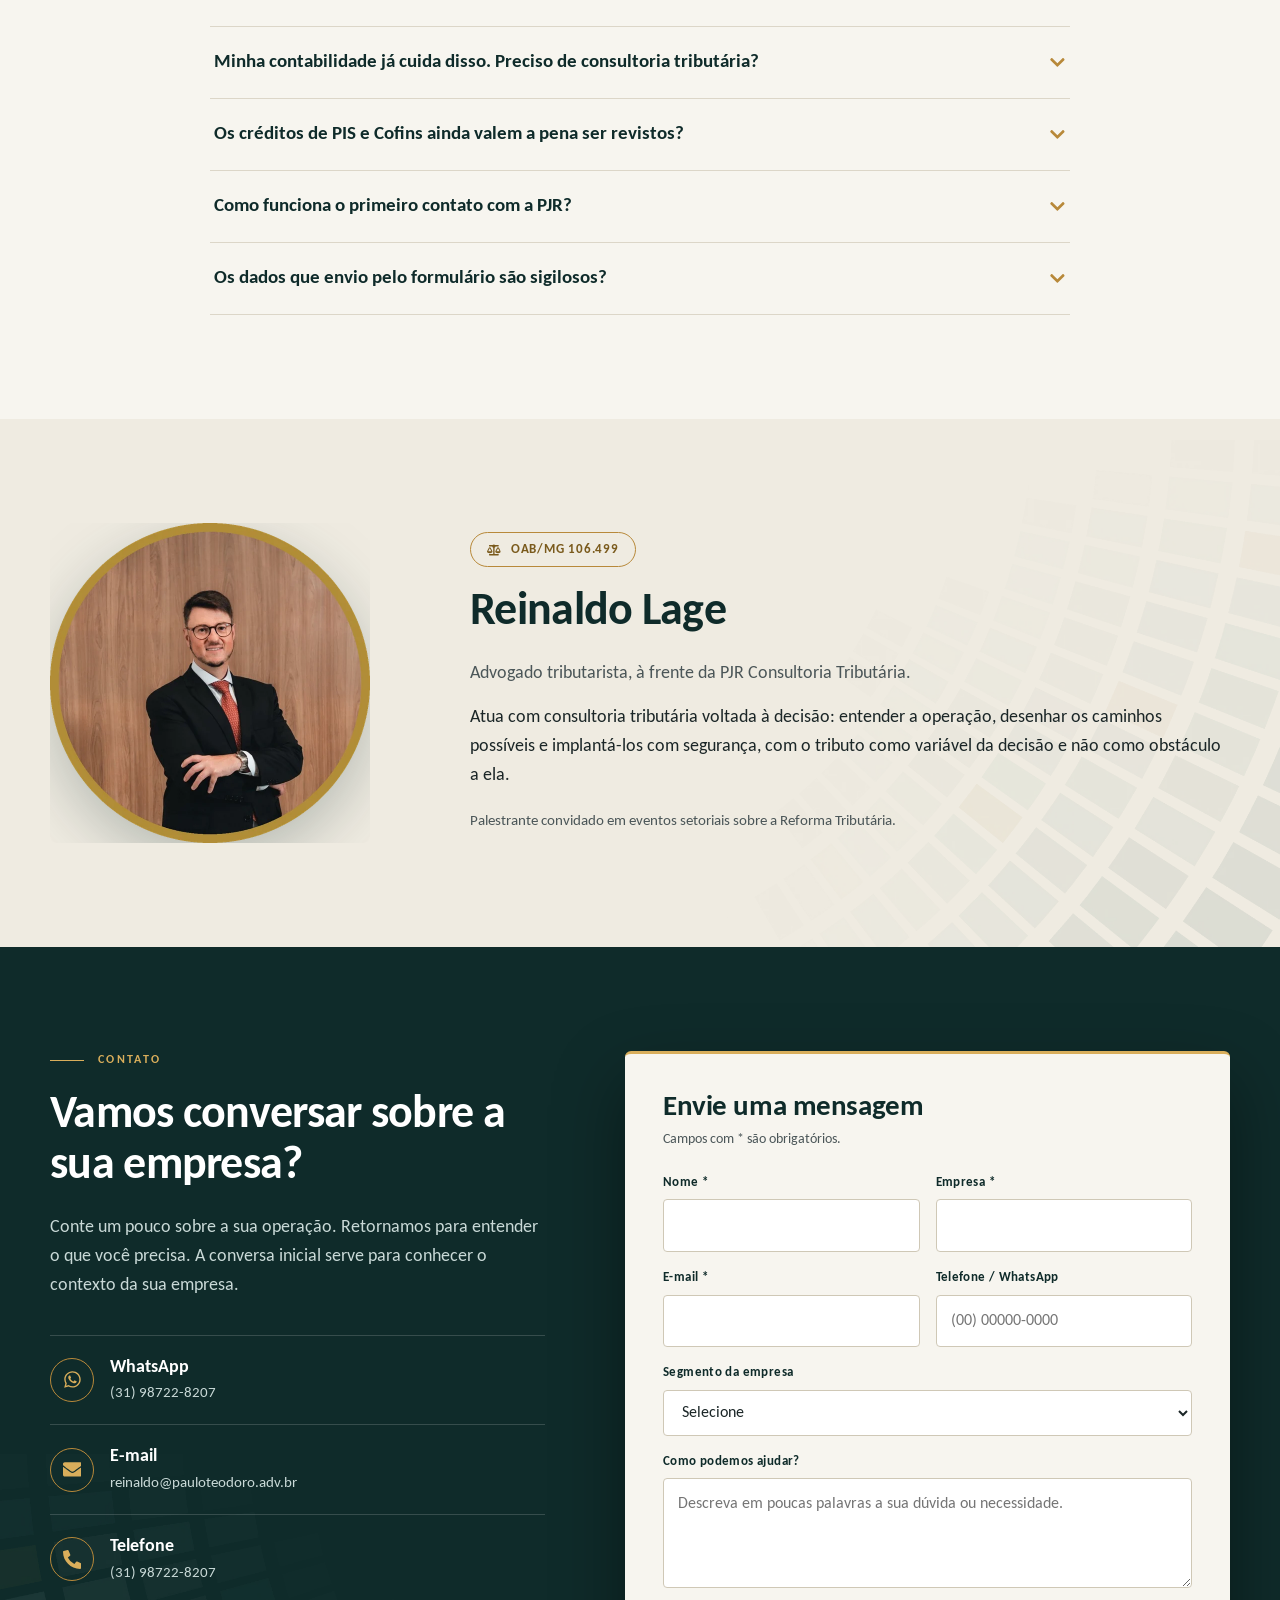
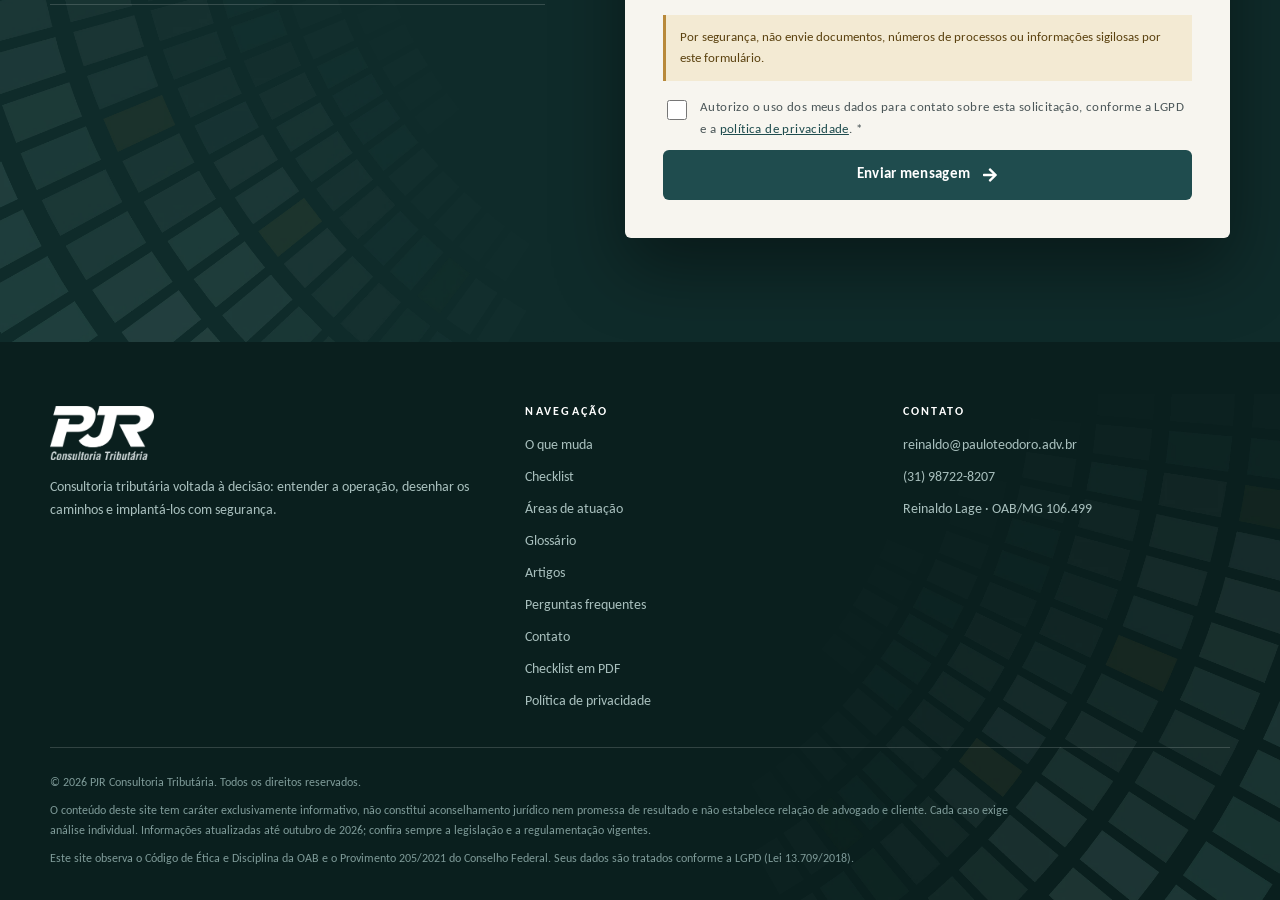
==== commit d8d0591f: "Fonte própria (sem Google Fonts), checklist em PDF, WhatsApp e compartilhar por artigo" ====
--- a/index.html
+++ b/index.html
@@ -30,11 +30,9 @@
 <meta name="twitter:description" content="Reforma Tributária (IBS e CBS): o que muda, os prazos e um checklist para preparar a sua empresa.">
 <meta name="twitter:image" content="https://samubhz.github.io/pjr-consultoria-tributaria/assets/og-image.jpg">
 
+<link rel="preload" href="assets/fonts/carlito-400.woff2" as="font" type="font/woff2" crossorigin>
+<link rel="preload" href="assets/fonts/carlito-700.woff2" as="font" type="font/woff2" crossorigin>
 <link rel="preload" as="image" href="assets/biblioteca.webp" fetchpriority="high">
-<link rel="preconnect" href="https://fonts.googleapis.com">
-<link rel="preconnect" href="https://fonts.gstatic.com" crossorigin>
-<link rel="preload" as="style" href="https://fonts.googleapis.com/css2?family=Carlito:wght@400;700&display=swap" onload="this.onload=null;this.rel='stylesheet'">
-<noscript><link rel="stylesheet" href="https://fonts.googleapis.com/css2?family=Carlito:wght@400;700&display=swap"></noscript>
 
 <script type="application/ld+json">
 {
@@ -288,6 +286,9 @@
 
 <script>if(!(window.matchMedia&&matchMedia("(prefers-reduced-motion: reduce)").matches))document.documentElement.classList.add("js")</script>
 <style>
+@font-face{font-family:Carlito;font-style:normal;font-weight:400;font-display:swap;src:local("Calibri"),url(assets/fonts/carlito-400.woff2) format("woff2")}
+@font-face{font-family:Carlito;font-style:normal;font-weight:700;font-display:swap;src:local("Calibri Bold"),url(assets/fonts/carlito-700.woff2) format("woff2")}
+@font-face{font-family:Carlito;font-style:italic;font-weight:400;font-display:swap;src:local("Calibri Italic"),url(assets/fonts/carlito-400-italic.woff2) format("woff2")}
 :root{
   --green:#1F4C4E; --green-deep:#0F2B2A; --green-mid:#2E8B84; --teal:#3F7A78;
   --gold:#B8893A; --gold-bright:#D9AE5B; --gold-ink:#7A5A1C;
@@ -841,7 +842,8 @@
           <div class="ring" id="ring"><div><span><b id="sc">0</b><span>de 15</span></span></div></div>
           <h3 id="sc-t">Comece marcando os itens</h3>
           <p id="sc-p">Cada item marcado representa uma frente já organizada na sua empresa.</p>
-          <button class="btn btn-primary" type="button" onclick="window.print()"><svg class="icon"><use href="#i-print"/></svg>Imprimir ou salvar em PDF</button>
+          <a class="btn btn-primary" href="checklist-reforma-tributaria-PJR.pdf" download><svg class="icon"><use href="#i-print"/></svg>Baixar o checklist em PDF</a>
+          <button class="btn btn-ghost" type="button" onclick="window.print()" style="margin-top:10px">Imprimir esta seção</button>
           <a class="btn btn-ghost" href="#contato" style="margin-top:10px">Conversar sobre os resultados</a>
         </div>
         <p class="note rv">Este checklist é material informativo, genérico e não constitui consultoria nem parecer. A situação de cada empresa exige análise individual.</p>
@@ -1012,7 +1014,7 @@
         <img src="assets/logo-pjr-white.png" alt="PJR Consultoria Tributária" width="104" height="54" loading="lazy">
         <p>Consultoria tributária voltada à decisão: entender a operação, desenhar os caminhos e implantá-los com segurança.</p>
       </div>
-      <div><h4>Navegação</h4><ul><li><a href="#o-que-muda">O que muda</a></li><li><a href="#checklist">Checklist</a></li><li><a href="#servicos">Áreas de atuação</a></li><li><a href="#glossario">Glossário</a></li><li><a href="artigos/">Artigos</a></li><li><a href="#faq">Perguntas frequentes</a></li><li><a href="#contato">Contato</a></li><li><a href="privacidade.html">Política de privacidade</a></li></ul></div>
+      <div><h4>Navegação</h4><ul><li><a href="#o-que-muda">O que muda</a></li><li><a href="#checklist">Checklist</a></li><li><a href="#servicos">Áreas de atuação</a></li><li><a href="#glossario">Glossário</a></li><li><a href="artigos/">Artigos</a></li><li><a href="#faq">Perguntas frequentes</a></li><li><a href="#contato">Contato</a></li><li><a href="checklist-reforma-tributaria-PJR.pdf" download>Checklist em PDF</a></li><li><a href="privacidade.html">Política de privacidade</a></li></ul></div>
       <div><h4>Contato</h4><ul><li><a href="mailto:reinaldo@pauloteodoro.adv.br">reinaldo@pauloteodoro.adv.br</a></li><li><a href="tel:+5531987228207">(31) 98722-8207</a></li><li>Reinaldo Lage · OAB/MG 106.499</li></ul></div>
     </div>
     <div class="legal">
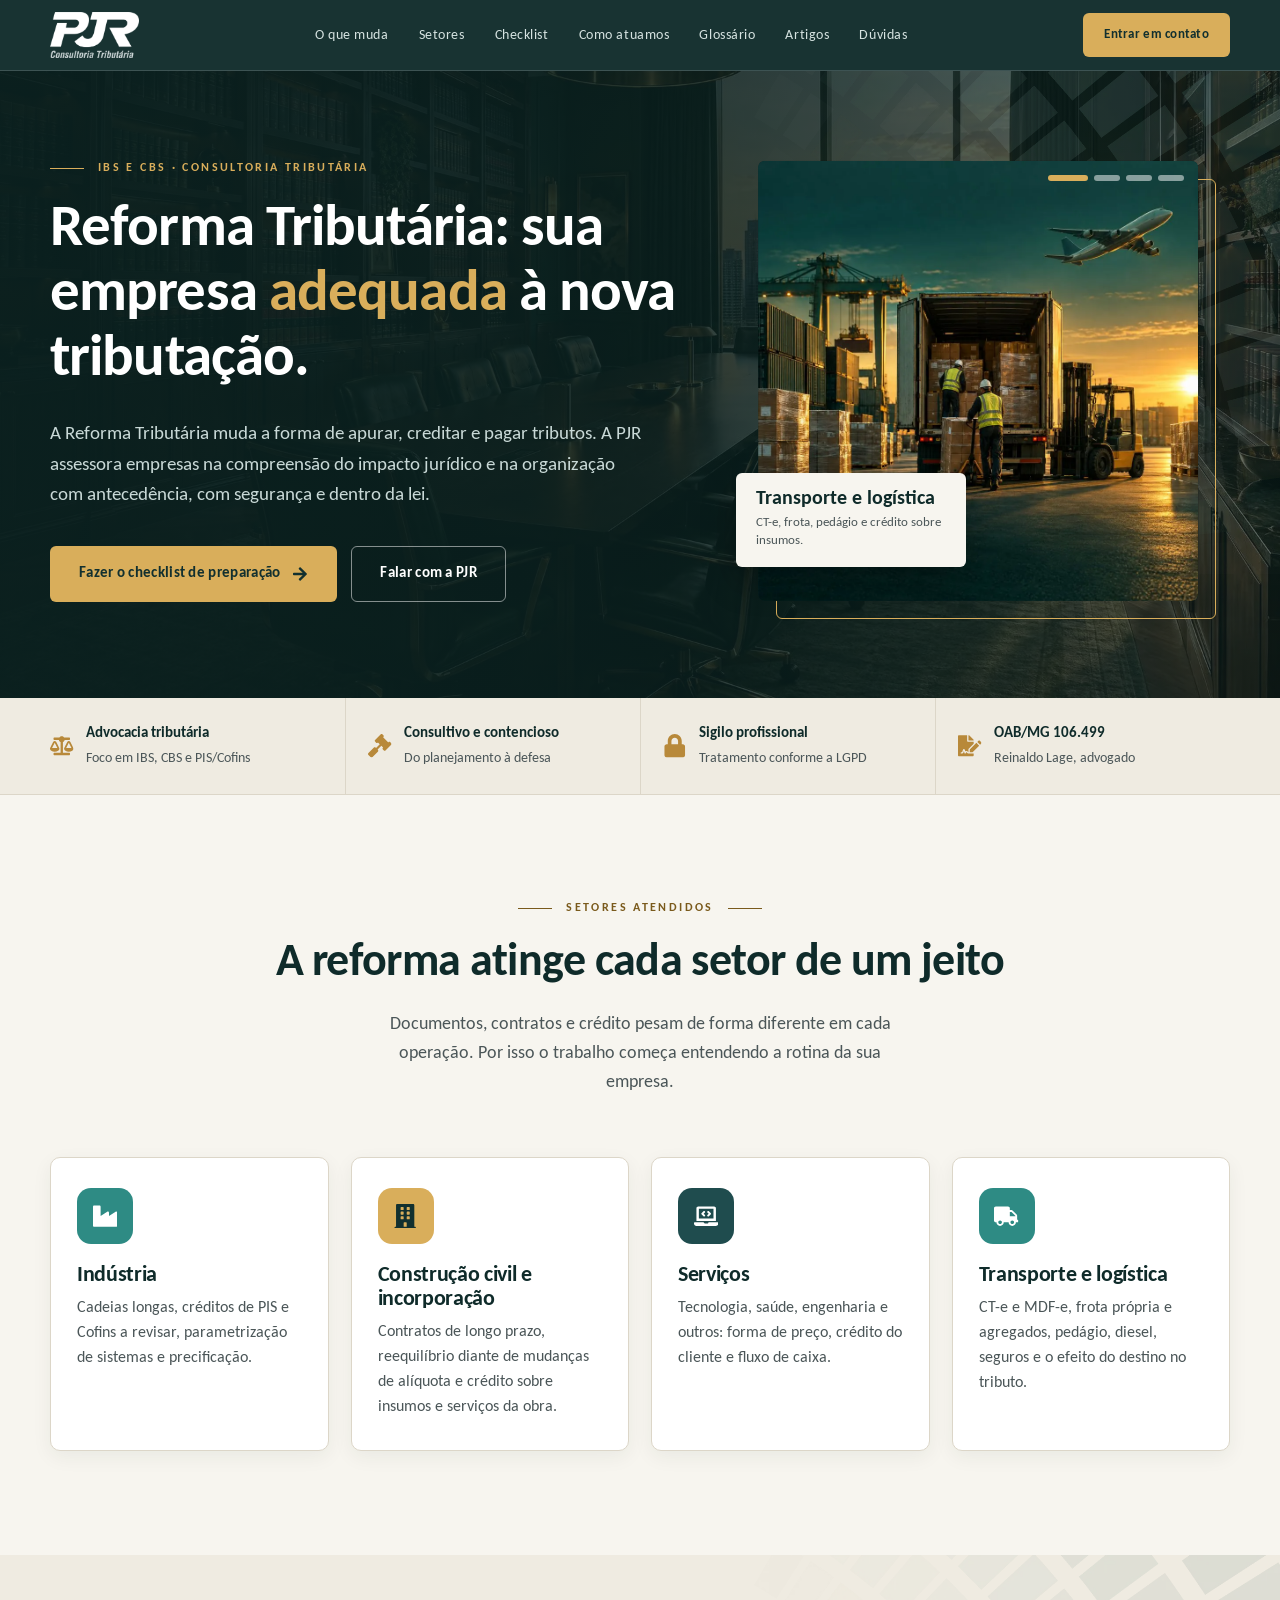
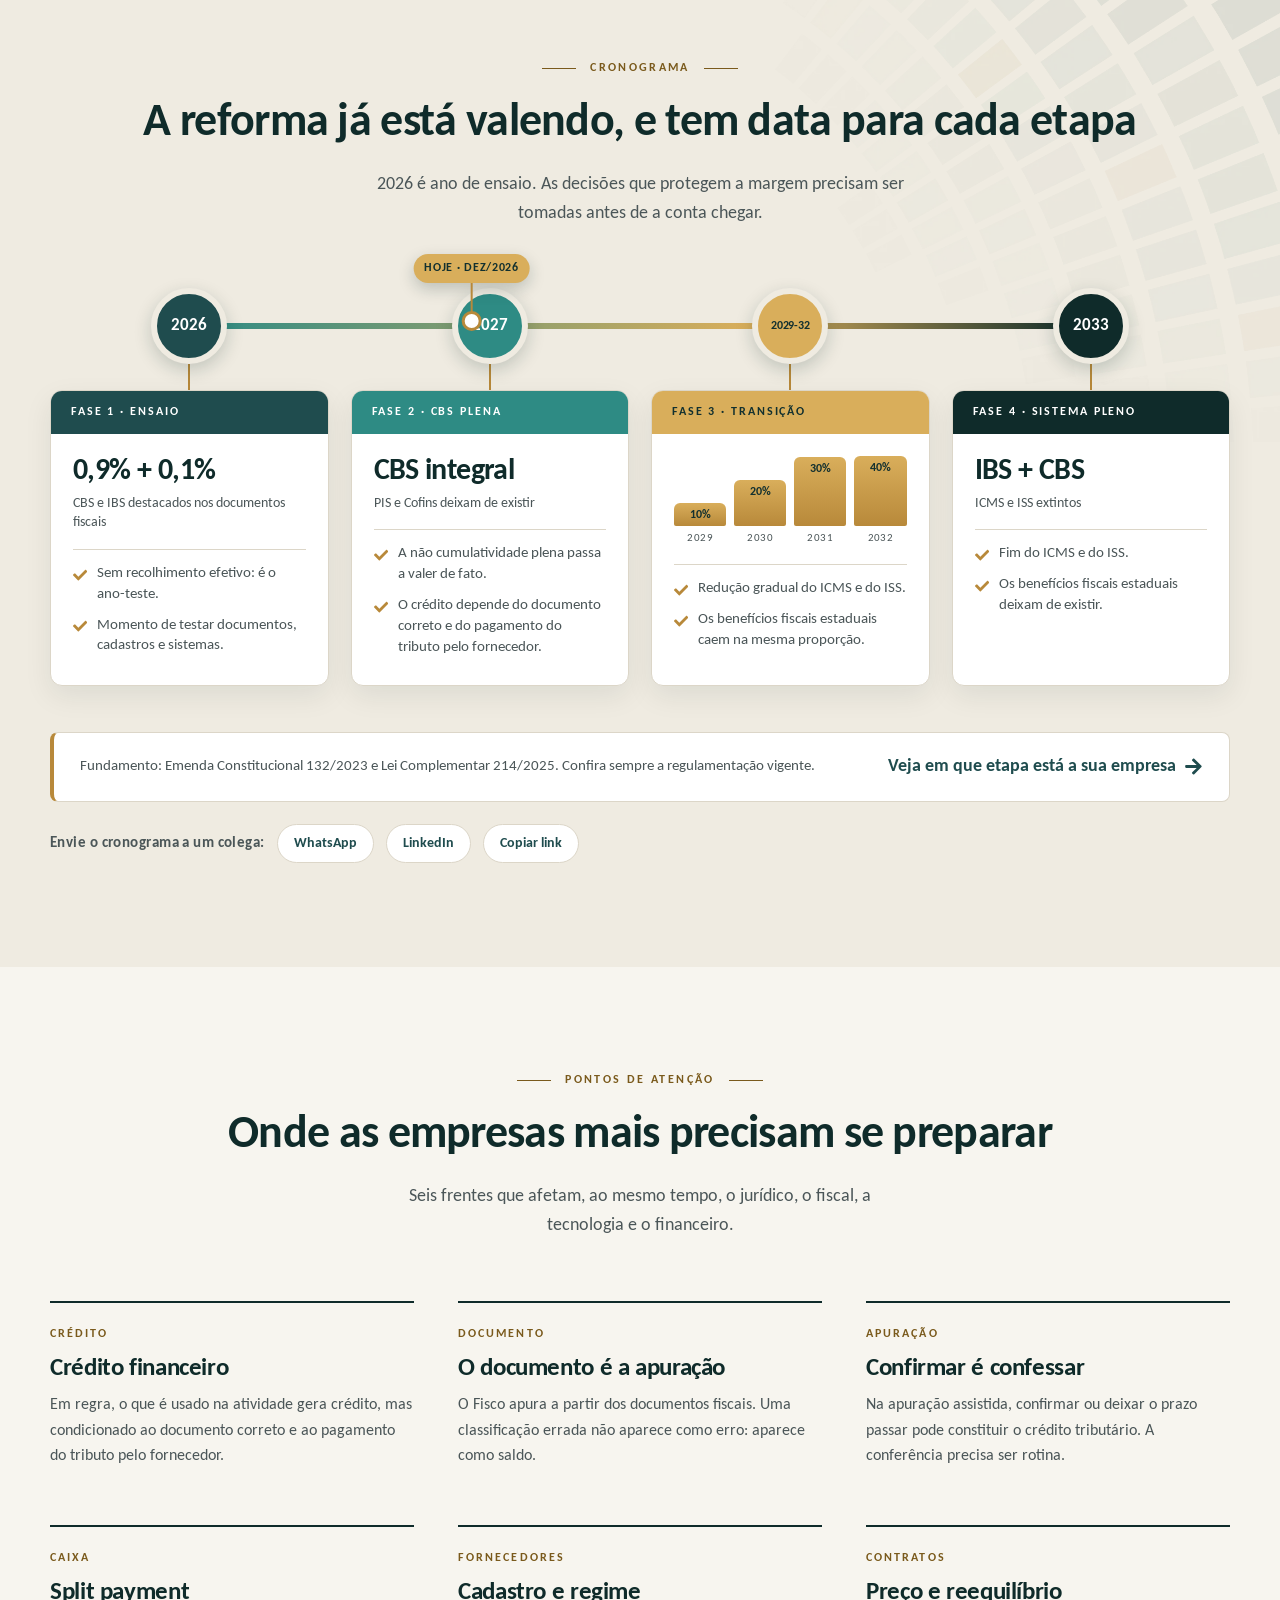
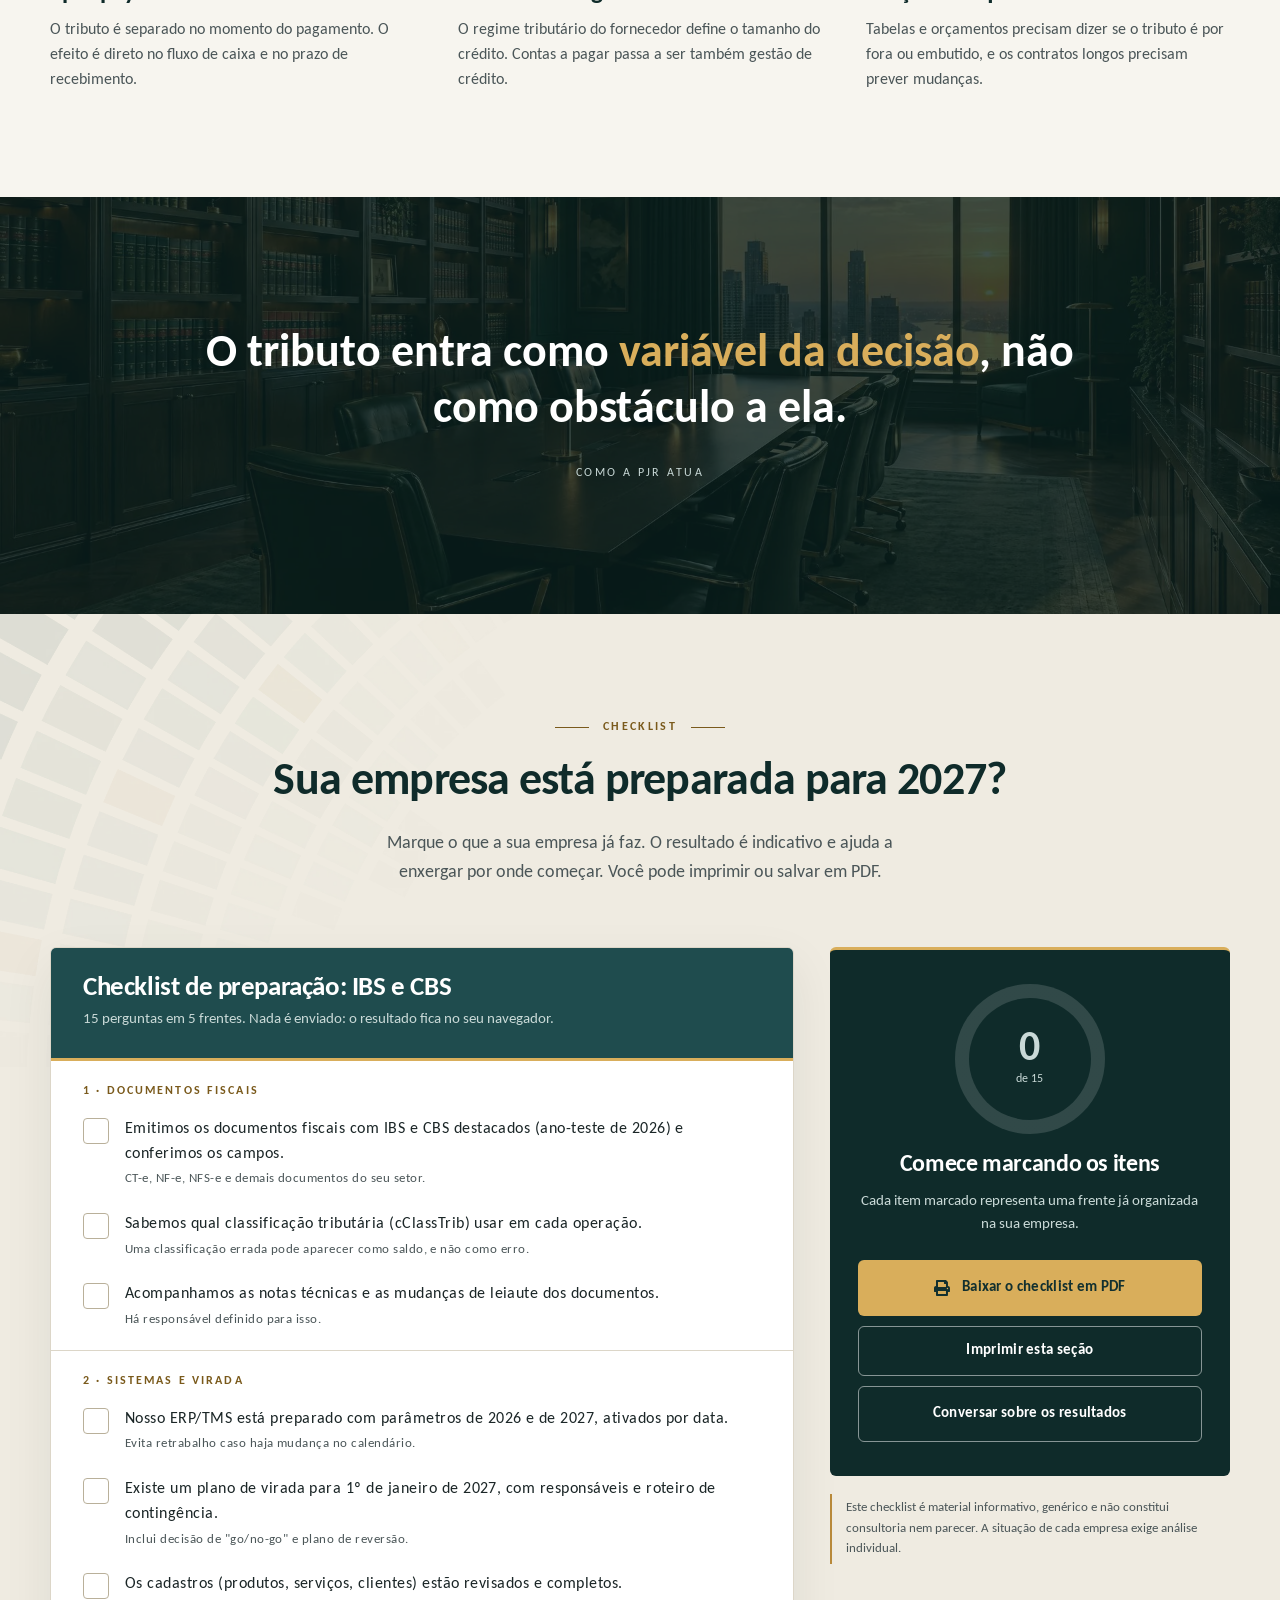
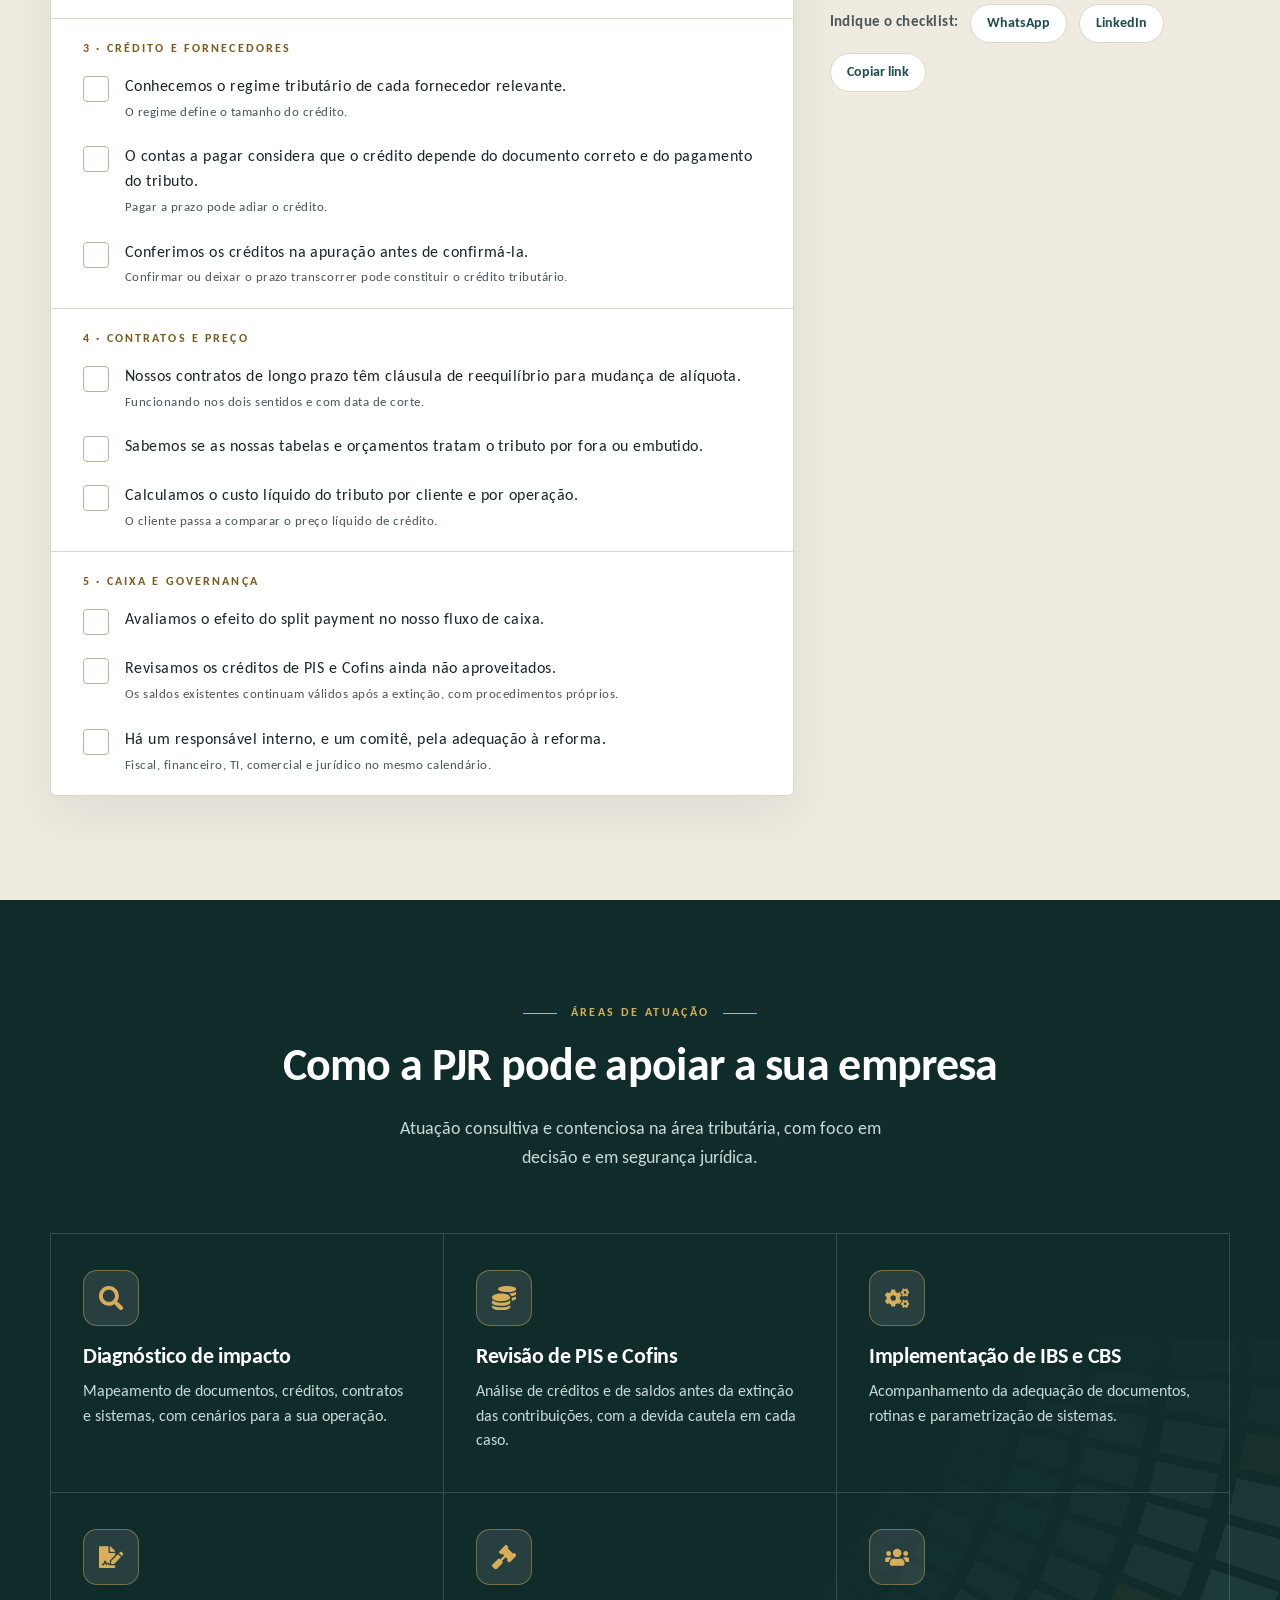
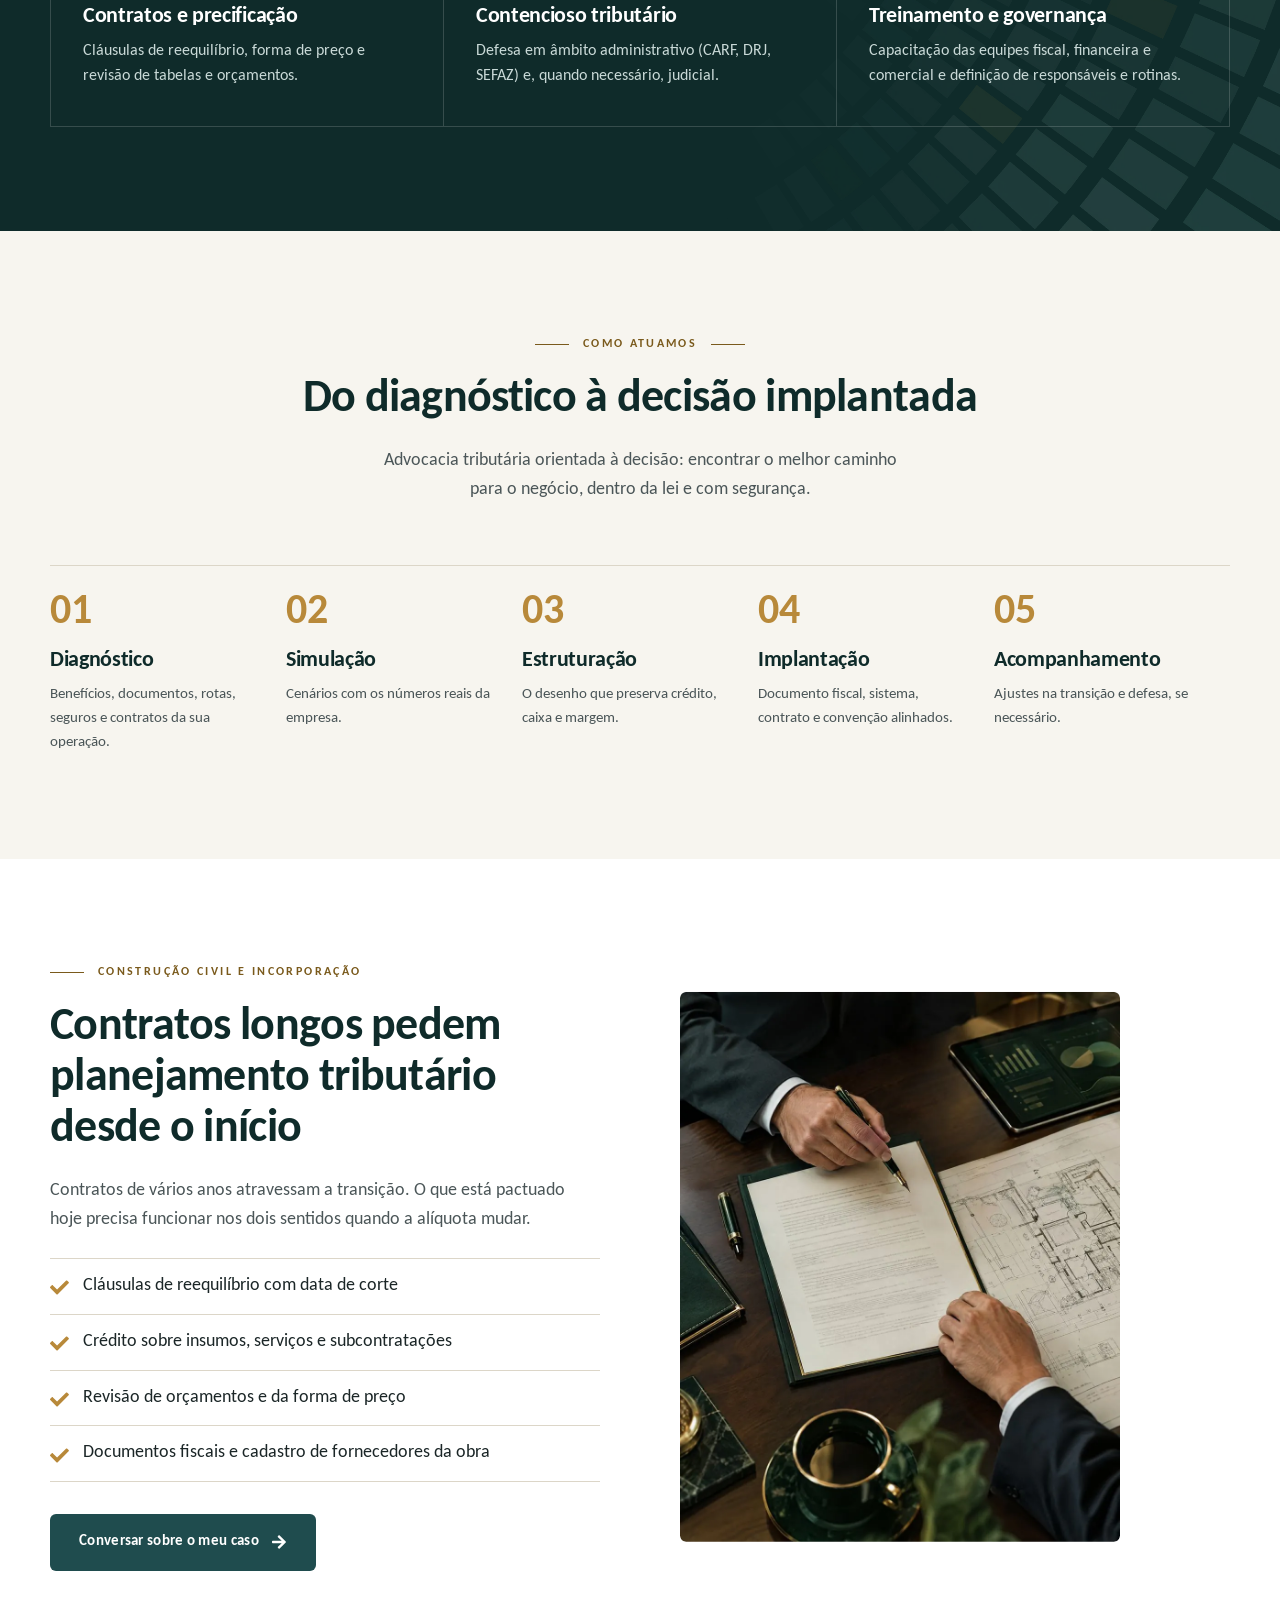
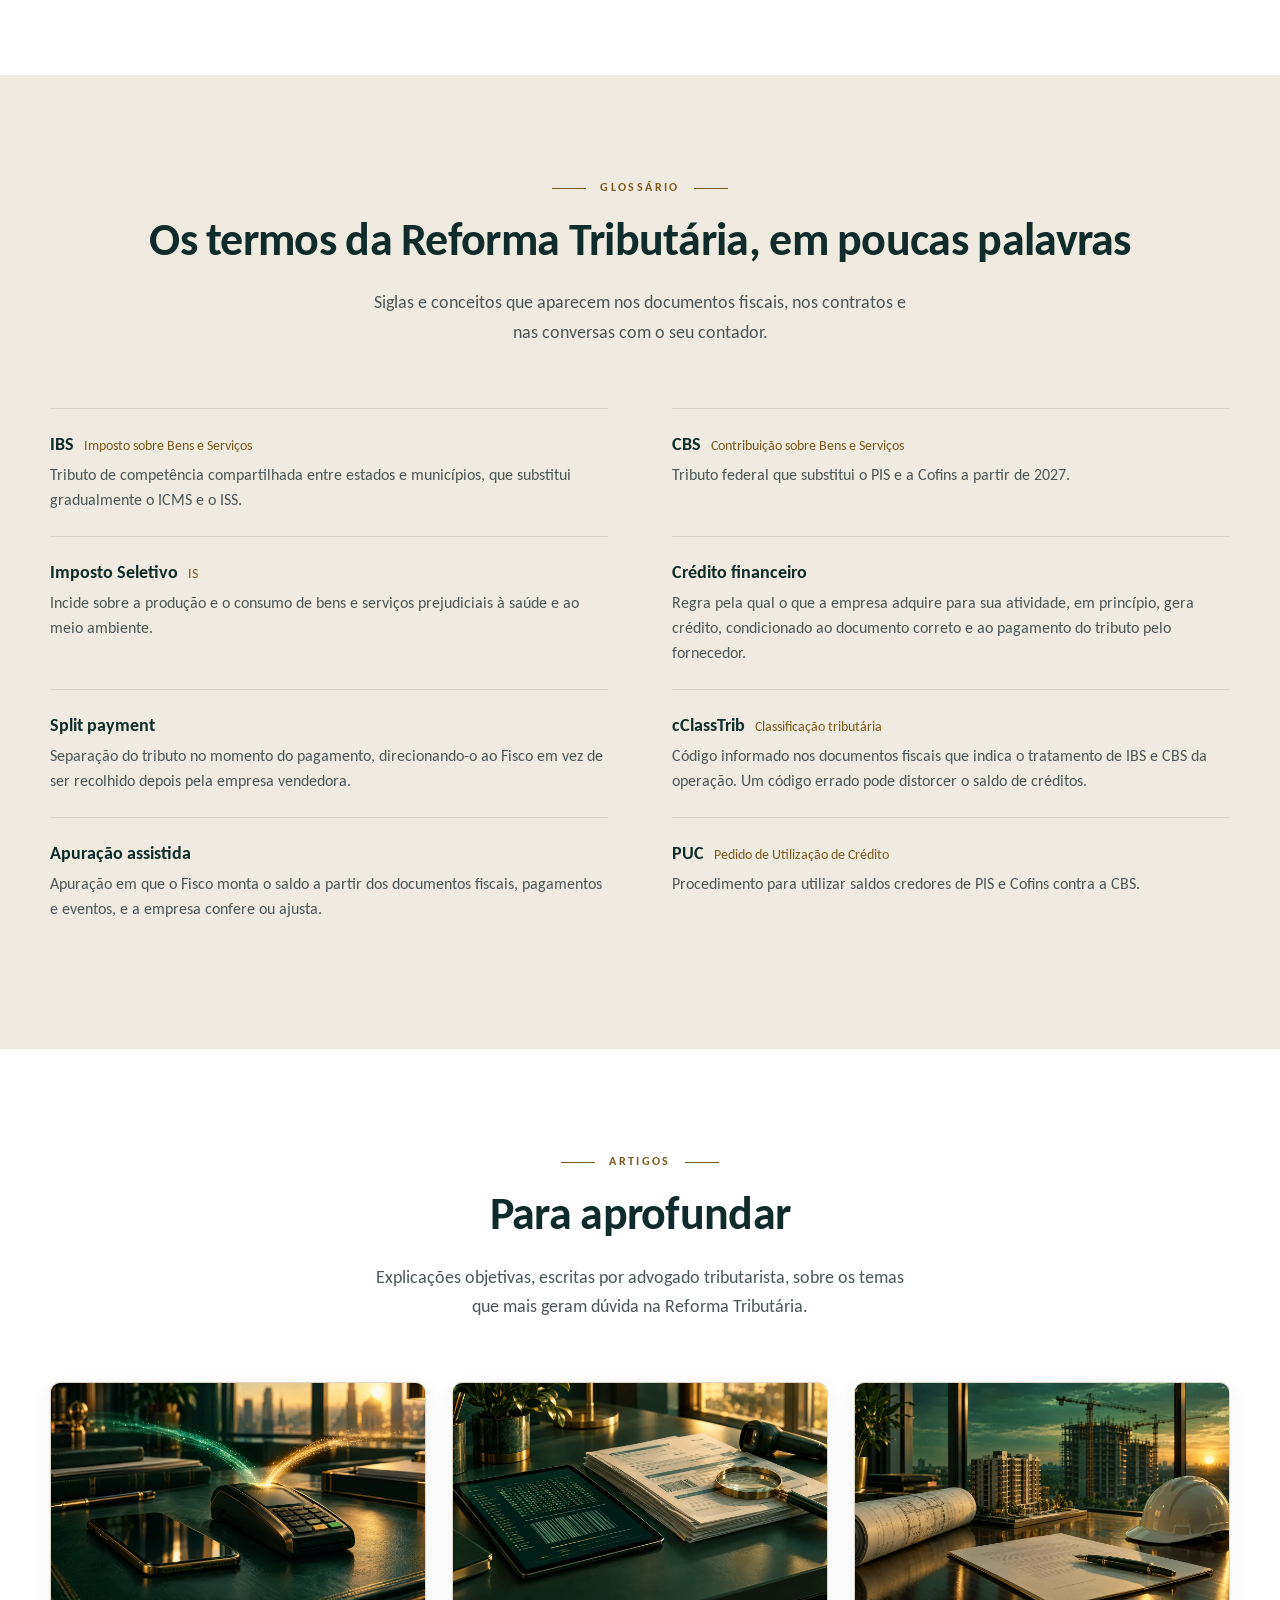
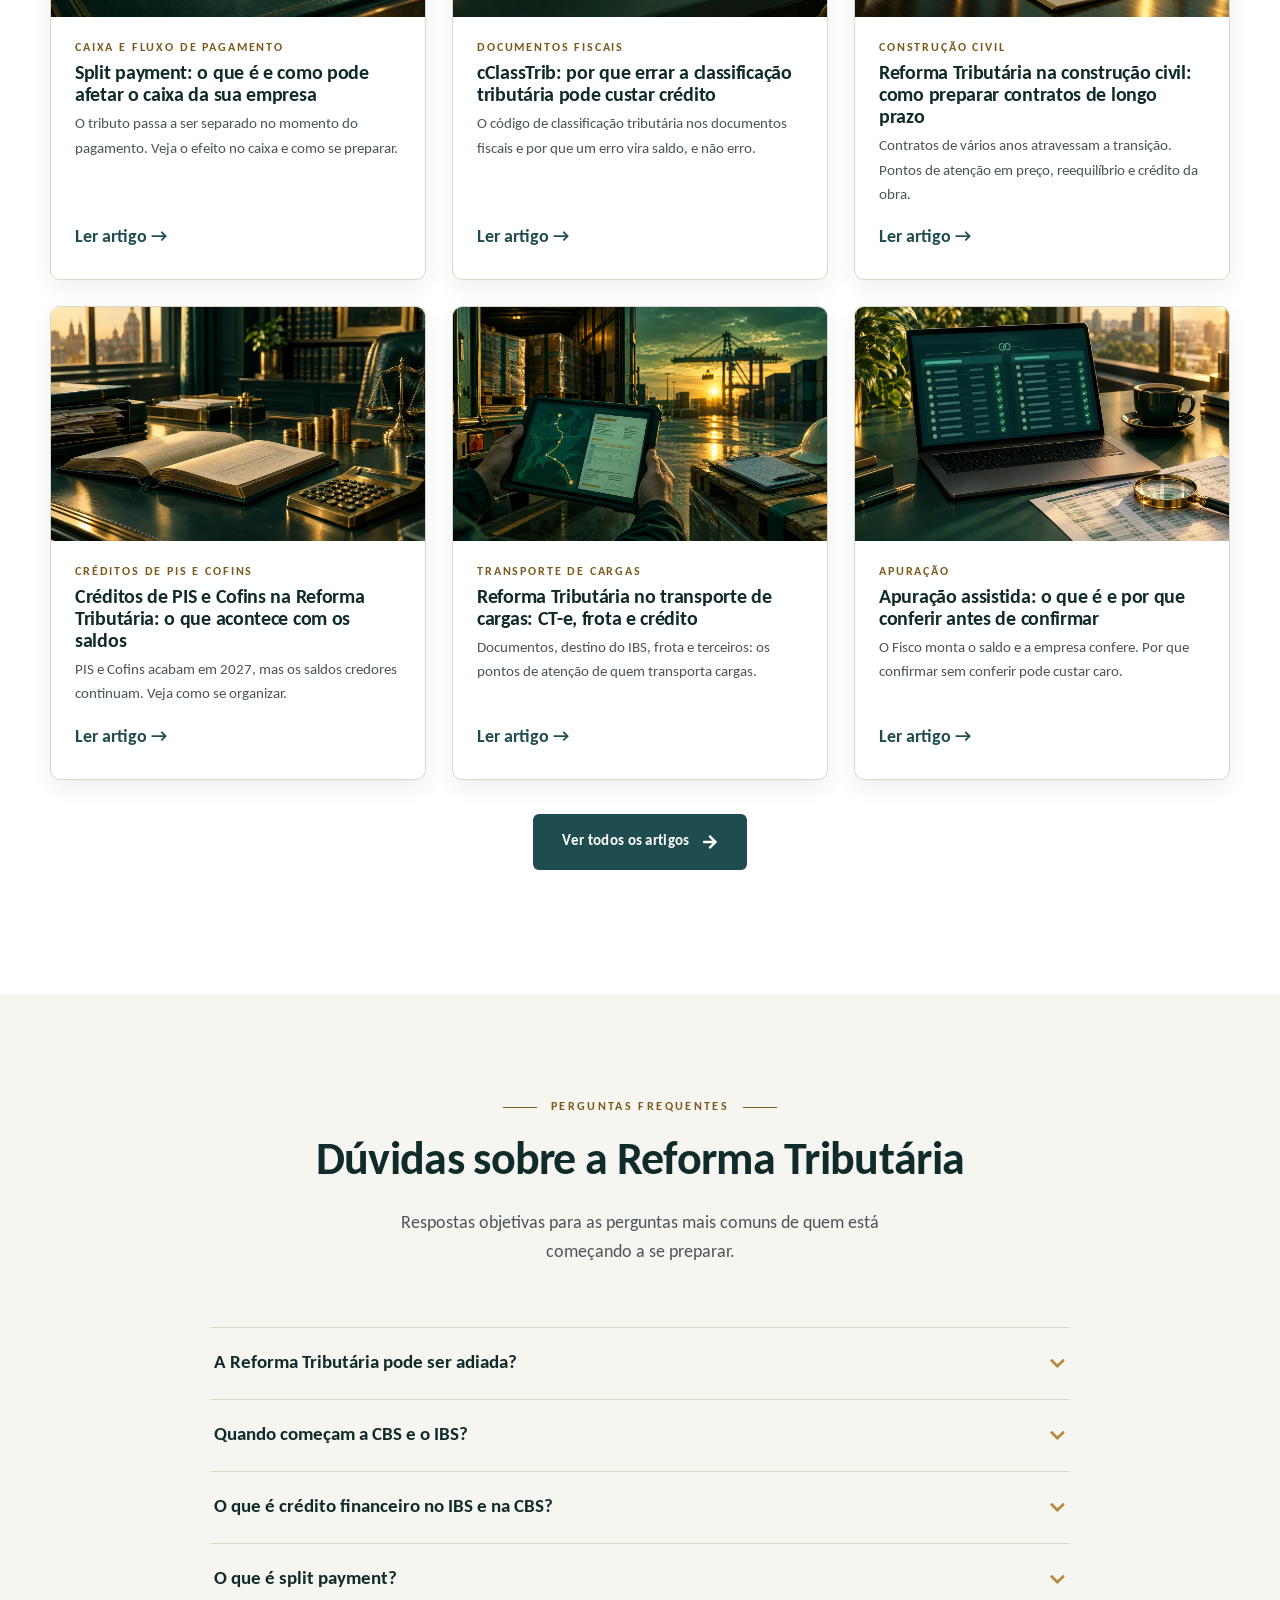
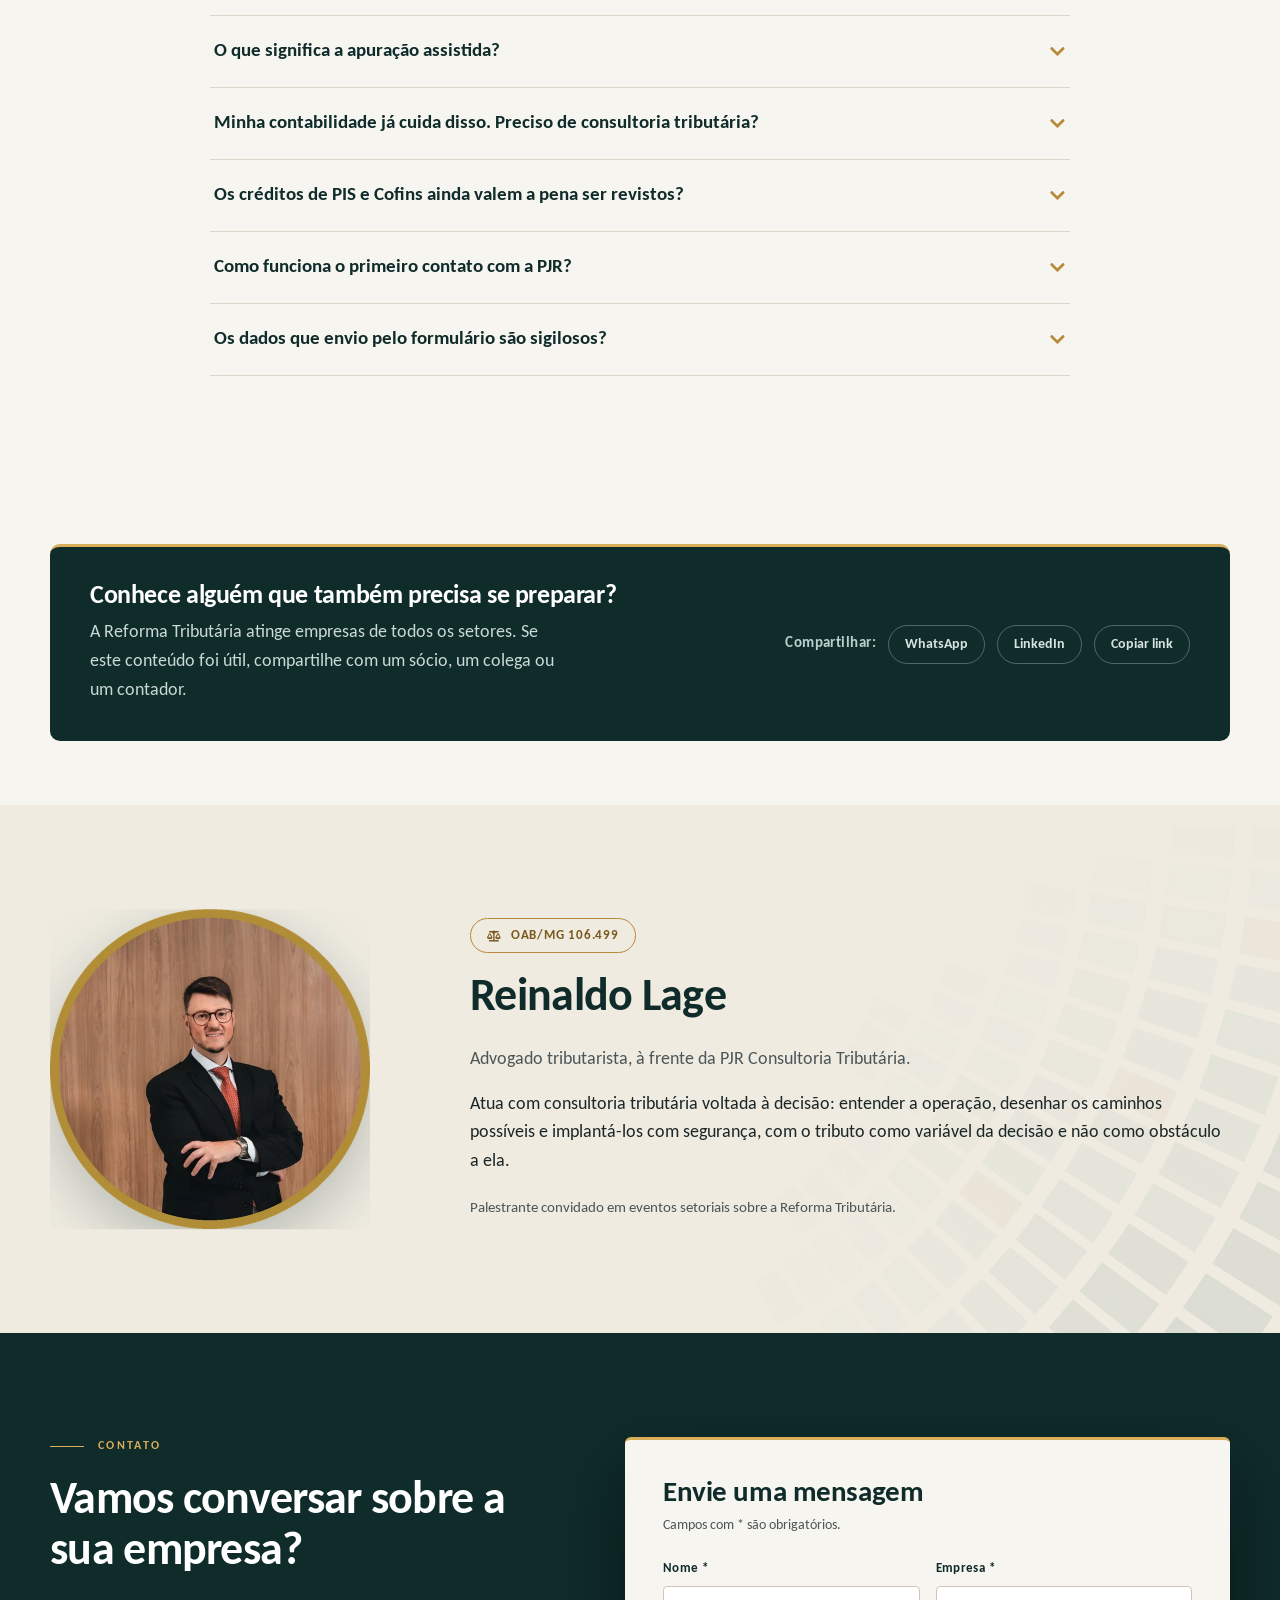
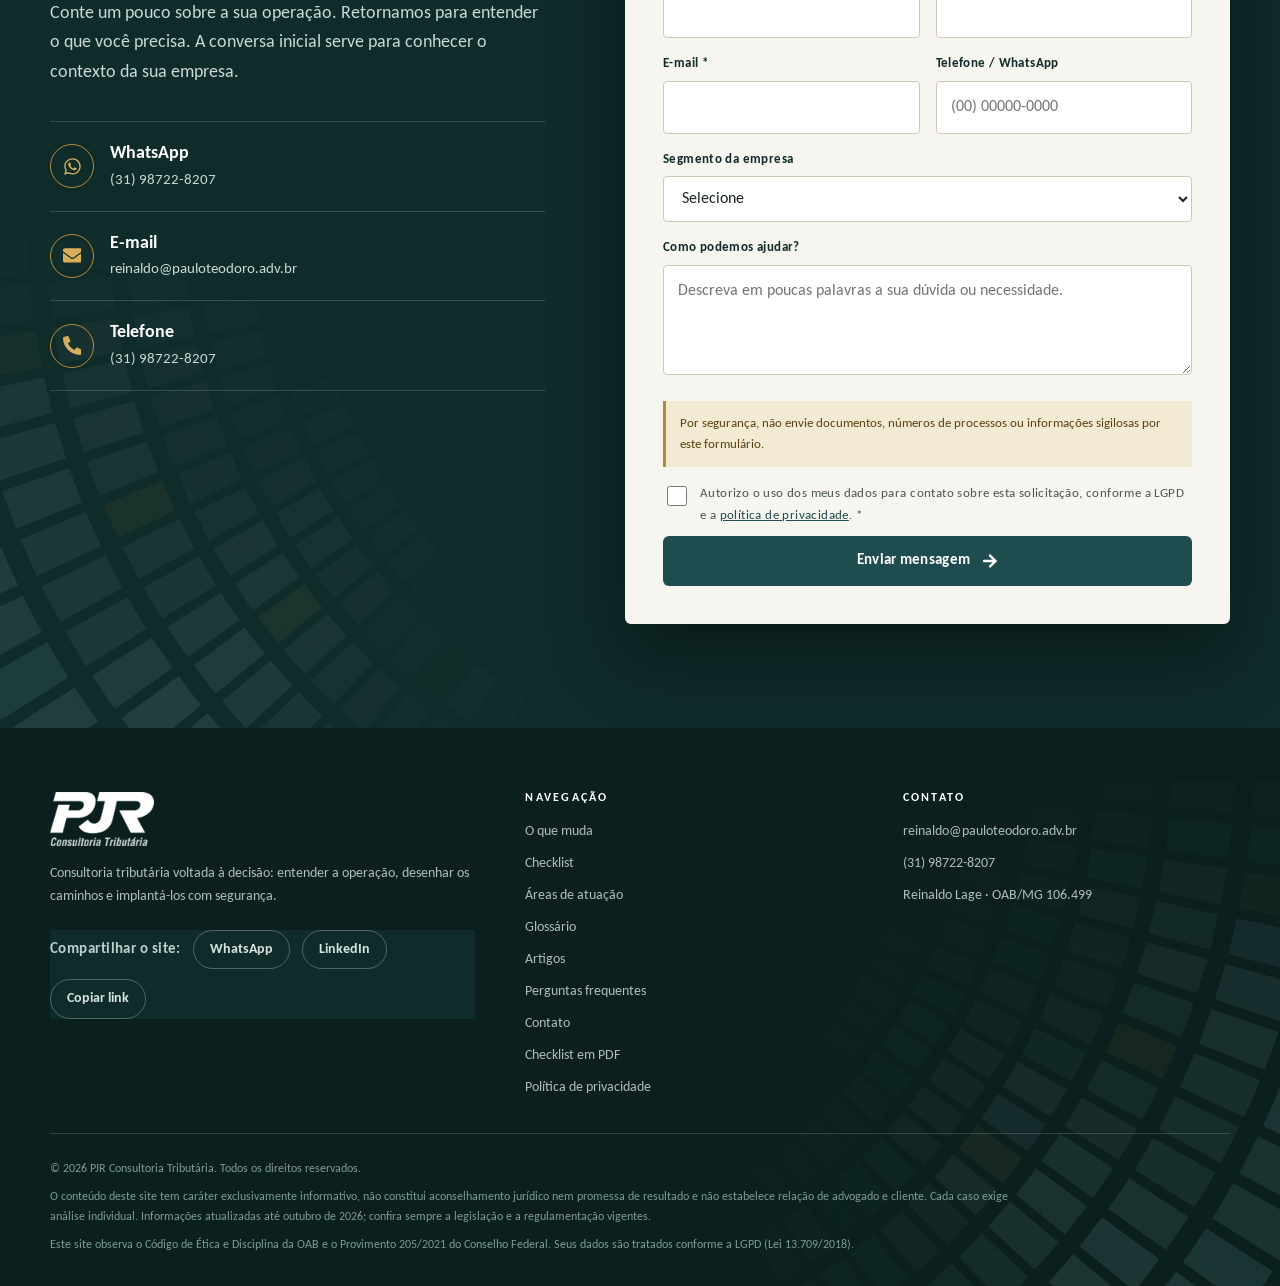
==== commit 72b63140: "Botões de compartilhar na página principal (cronograma, checklist, faixa após dúvidas, rodapé)" ====
--- a/index.html
+++ b/index.html
@@ -549,6 +549,23 @@
 .post p{font-size:.95rem;color:var(--ink-soft);margin:0}
 .post .more{margin-top:auto;padding-top:10px;font-weight:700;color:var(--green)}
 @media(max-width:980px){.posts{grid-template-columns:1fr;max-width:560px;margin-inline:auto}}
+/* compartilhar */
+.share{display:flex;flex-wrap:wrap;align-items:center;gap:10px 12px;font-size:.92rem;margin-top:22px}
+.share>span{color:var(--ink-soft);font-weight:700;letter-spacing:.03em}
+.share a,.share button{font:inherit;font-size:.9rem;font-weight:700;color:var(--green);background:#fff;border:1px solid var(--line);border-radius:999px;padding:7px 16px;text-decoration:none;cursor:pointer;transition:background-color .2s,border-color .2s,transform .15s var(--ease)}
+.share button[hidden]{display:none}
+.share a:hover,.share button:hover{border-color:var(--gold);background:#FBF2DE}
+.share a:active,.share button:active{transform:scale(.97)}
+.share.dark>span{color:#B9CFCD}
+.share.dark a,.share.dark button{background:transparent;color:#D6E3E1;border-color:rgba(255,255,255,.28)}
+.share.dark a:hover,.share.dark button:hover{border-color:var(--gold-bright);background:rgba(255,255,255,.06)}
+.share-sec{padding:64px 0;background:var(--paper)}
+.share-cta{background:var(--green-deep);color:#fff;border-radius:10px;padding:36px 40px;display:flex;flex-wrap:wrap;gap:22px 44px;align-items:center;justify-content:space-between;border-top:3px solid var(--gold-bright)}
+.share-cta h2{color:#fff;font-size:1.6rem;margin:0 0 .3em}
+.share-cta p{color:#C9D9D7;margin:0;max-width:52ch}
+.share-cta .share{margin-top:0}
+@media(max-width:700px){.share-cta{padding:28px 24px}}
+@media print{.share,.share-sec{display:none!important}}
 /* faq */
 .faq{max-width:860px;margin:0 auto;border-top:1px solid var(--line)}
 .faq details{border-bottom:1px solid var(--line)}
@@ -769,6 +786,7 @@
       </article>
     </div>
     <div class="tl2-cta"><p>Fundamento: Emenda Constitucional 132/2023 e Lei Complementar 214/2025. Confira sempre a regulamentação vigente.</p><a href="#checklist">Veja em que etapa está a sua empresa <svg class="icon"><use href="#i-arrow"/></svg></a></div>
+    <div class="share " data-text="Veja o cronograma da Reforma Tributária (IBS e CBS) que a PJR preparou:" data-hash="#o-que-muda"><span>Envie o cronograma a um colega:</span><button type="button" data-native hidden>Compartilhar</button><a data-share="wa" href="https://wa.me/?text=Veja%20o%20cronograma%20da%20Reforma%20Tribut%C3%A1ria%20%28IBS%20e%20CBS%29%20que%20a%20PJR%20preparou%3A%20https%3A//samubhz.github.io/pjr-consultoria-tributaria/%23o-que-muda" rel="noopener" target="_blank">WhatsApp</a><a data-share="li" href="https://www.linkedin.com/sharing/share-offsite/?url=https%3A//samubhz.github.io/pjr-consultoria-tributaria/%23o-que-muda" rel="noopener" target="_blank">LinkedIn</a><button type="button" data-copy>Copiar link</button></div>
   </div>
 </section>
 
@@ -847,6 +865,7 @@
           <a class="btn btn-ghost" href="#contato" style="margin-top:10px">Conversar sobre os resultados</a>
         </div>
         <p class="note rv">Este checklist é material informativo, genérico e não constitui consultoria nem parecer. A situação de cada empresa exige análise individual.</p>
+        <div class="share " data-text="Este checklist de preparação para a Reforma Tributária (IBS e CBS) pode ajudar a sua empresa:" data-hash="#checklist"><span>Indique o checklist:</span><button type="button" data-native hidden>Compartilhar</button><a data-share="wa" href="https://wa.me/?text=Este%20checklist%20de%20prepara%C3%A7%C3%A3o%20para%20a%20Reforma%20Tribut%C3%A1ria%20%28IBS%20e%20CBS%29%20pode%20ajudar%20a%20sua%20empresa%3A%20https%3A//samubhz.github.io/pjr-consultoria-tributaria/%23checklist" rel="noopener" target="_blank">WhatsApp</a><a data-share="li" href="https://www.linkedin.com/sharing/share-offsite/?url=https%3A//samubhz.github.io/pjr-consultoria-tributaria/%23checklist" rel="noopener" target="_blank">LinkedIn</a><button type="button" data-copy>Copiar link</button></div>
       </aside>
     </div>
   </div>
@@ -953,6 +972,17 @@
       <details><summary><span>Os créditos de PIS e Cofins ainda valem a pena ser revistos?</span><svg class="icon"><use href="#i-chev"/></svg></summary><div class="ans"><p>Os saldos credores existentes continuam válidos após a extinção de PIS e Cofins e existem procedimentos para utilizá-los. Por isso a revisão dos créditos, com a devida análise de cada caso, deve ser feita antes e durante a transição.</p></div></details>
       <details><summary><span>Como funciona o primeiro contato com a PJR?</span><svg class="icon"><use href="#i-chev"/></svg></summary><div class="ans"><p>Você entra em contato pelo formulário ou pelo WhatsApp. Em uma conversa inicial, entendemos a sua operação e o que você precisa. Depois, se fizer sentido, elaboramos uma proposta de escopo e honorários em contrato escrito.</p></div></details>
       <details><summary><span>Os dados que envio pelo formulário são sigilosos?</span><svg class="icon"><use href="#i-chev"/></svg></summary><div class="ans"><p>Os dados são tratados conforme a Lei Geral de Proteção de Dados (LGPD) e o sigilo profissional da advocacia. Pedimos que não envie documentos nem informações sensíveis pelo formulário: eles são tratados após o contato inicial.</p></div></details>
+    </div>
+  </div>
+</section>
+
+<!-- INDIQUE -->
+<section class="share-sec" aria-labelledby="h-share">
+  <div class="container">
+    <div class="share-cta rv">
+      <div><h2 id="h-share">Conhece alguém que também precisa se preparar?</h2>
+      <p>A Reforma Tributária atinge empresas de todos os setores. Se este conteúdo foi útil, compartilhe com um sócio, um colega ou um contador.</p></div>
+      <div class="share dark" data-text="Achei este site da PJR sobre a Reforma Tributária e lembrei de você:" data-hash=""><span>Compartilhar:</span><button type="button" data-native hidden>Compartilhar</button><a data-share="wa" href="https://wa.me/?text=Achei%20este%20site%20da%20PJR%20sobre%20a%20Reforma%20Tribut%C3%A1ria%20e%20lembrei%20de%20voc%C3%AA%3A%20https%3A//samubhz.github.io/pjr-consultoria-tributaria/" rel="noopener" target="_blank">WhatsApp</a><a data-share="li" href="https://www.linkedin.com/sharing/share-offsite/?url=https%3A//samubhz.github.io/pjr-consultoria-tributaria/" rel="noopener" target="_blank">LinkedIn</a><button type="button" data-copy>Copiar link</button></div>
     </div>
   </div>
 </section>
@@ -1013,6 +1043,7 @@
       <div>
         <img src="assets/logo-pjr-white.png" alt="PJR Consultoria Tributária" width="104" height="54" loading="lazy">
         <p>Consultoria tributária voltada à decisão: entender a operação, desenhar os caminhos e implantá-los com segurança.</p>
+        <div class="share dark" data-text="Conheça a PJR Consultoria Tributária:" data-hash=""><span>Compartilhar o site:</span><button type="button" data-native hidden>Compartilhar</button><a data-share="wa" href="https://wa.me/?text=Conhe%C3%A7a%20a%20PJR%20Consultoria%20Tribut%C3%A1ria%3A%20https%3A//samubhz.github.io/pjr-consultoria-tributaria/" rel="noopener" target="_blank">WhatsApp</a><a data-share="li" href="https://www.linkedin.com/sharing/share-offsite/?url=https%3A//samubhz.github.io/pjr-consultoria-tributaria/" rel="noopener" target="_blank">LinkedIn</a><button type="button" data-copy>Copiar link</button></div>
       </div>
       <div><h4>Navegação</h4><ul><li><a href="#o-que-muda">O que muda</a></li><li><a href="#checklist">Checklist</a></li><li><a href="#servicos">Áreas de atuação</a></li><li><a href="#glossario">Glossário</a></li><li><a href="artigos/">Artigos</a></li><li><a href="#faq">Perguntas frequentes</a></li><li><a href="#contato">Contato</a></li><li><a href="checklist-reforma-tributaria-PJR.pdf" download>Checklist em PDF</a></li><li><a href="privacidade.html">Política de privacidade</a></li></ul></div>
       <div><h4>Contato</h4><ul><li><a href="mailto:reinaldo@pauloteodoro.adv.br">reinaldo@pauloteodoro.adv.br</a></li><li><a href="tel:+5531987228207">(31) 98722-8207</a></li><li>Reinaldo Lage · OAB/MG 106.499</li></ul></div>
@@ -1113,6 +1144,25 @@
     if("IntersectionObserver" in window) new IntersectionObserver(function(es){ seen=es[0].isIntersecting; }).observe(hs);
   })();
 
+  // compartilhar: usa o endereço atual (funciona também com domínio próprio)
+  (function(){
+    var base = location.origin + location.pathname;
+    document.querySelectorAll(".share").forEach(function(box){
+      var text = box.getAttribute("data-text") || "", url = base + (box.getAttribute("data-hash") || "");
+      var wa = box.querySelector('[data-share="wa"]'), li = box.querySelector('[data-share="li"]');
+      if(wa) wa.href = "https://wa.me/?text=" + encodeURIComponent(text + " " + url);
+      if(li) li.href = "https://www.linkedin.com/sharing/share-offsite/?url=" + encodeURIComponent(url);
+      var nat = box.querySelector("[data-native]");
+      if(nat && navigator.share){ nat.hidden = false; nat.addEventListener("click", function(){ navigator.share({title: document.title, text: text, url: url}).catch(function(){}); }); }
+      var cp = box.querySelector("[data-copy]");
+      if(cp) cp.addEventListener("click", function(){
+        var done = function(){ cp.textContent = "Link copiado"; setTimeout(function(){ cp.textContent = "Copiar link"; }, 2200); };
+        if(navigator.clipboard && navigator.clipboard.writeText) navigator.clipboard.writeText(url).then(done, function(){ window.prompt("Copie o link:", url); });
+        else window.prompt("Copie o link:", url);
+      });
+    });
+  })();
+
   // "Hoje" na régua do cronograma
   (function(){
     var pin=document.getElementById("tl2-today"); if(!pin) return;
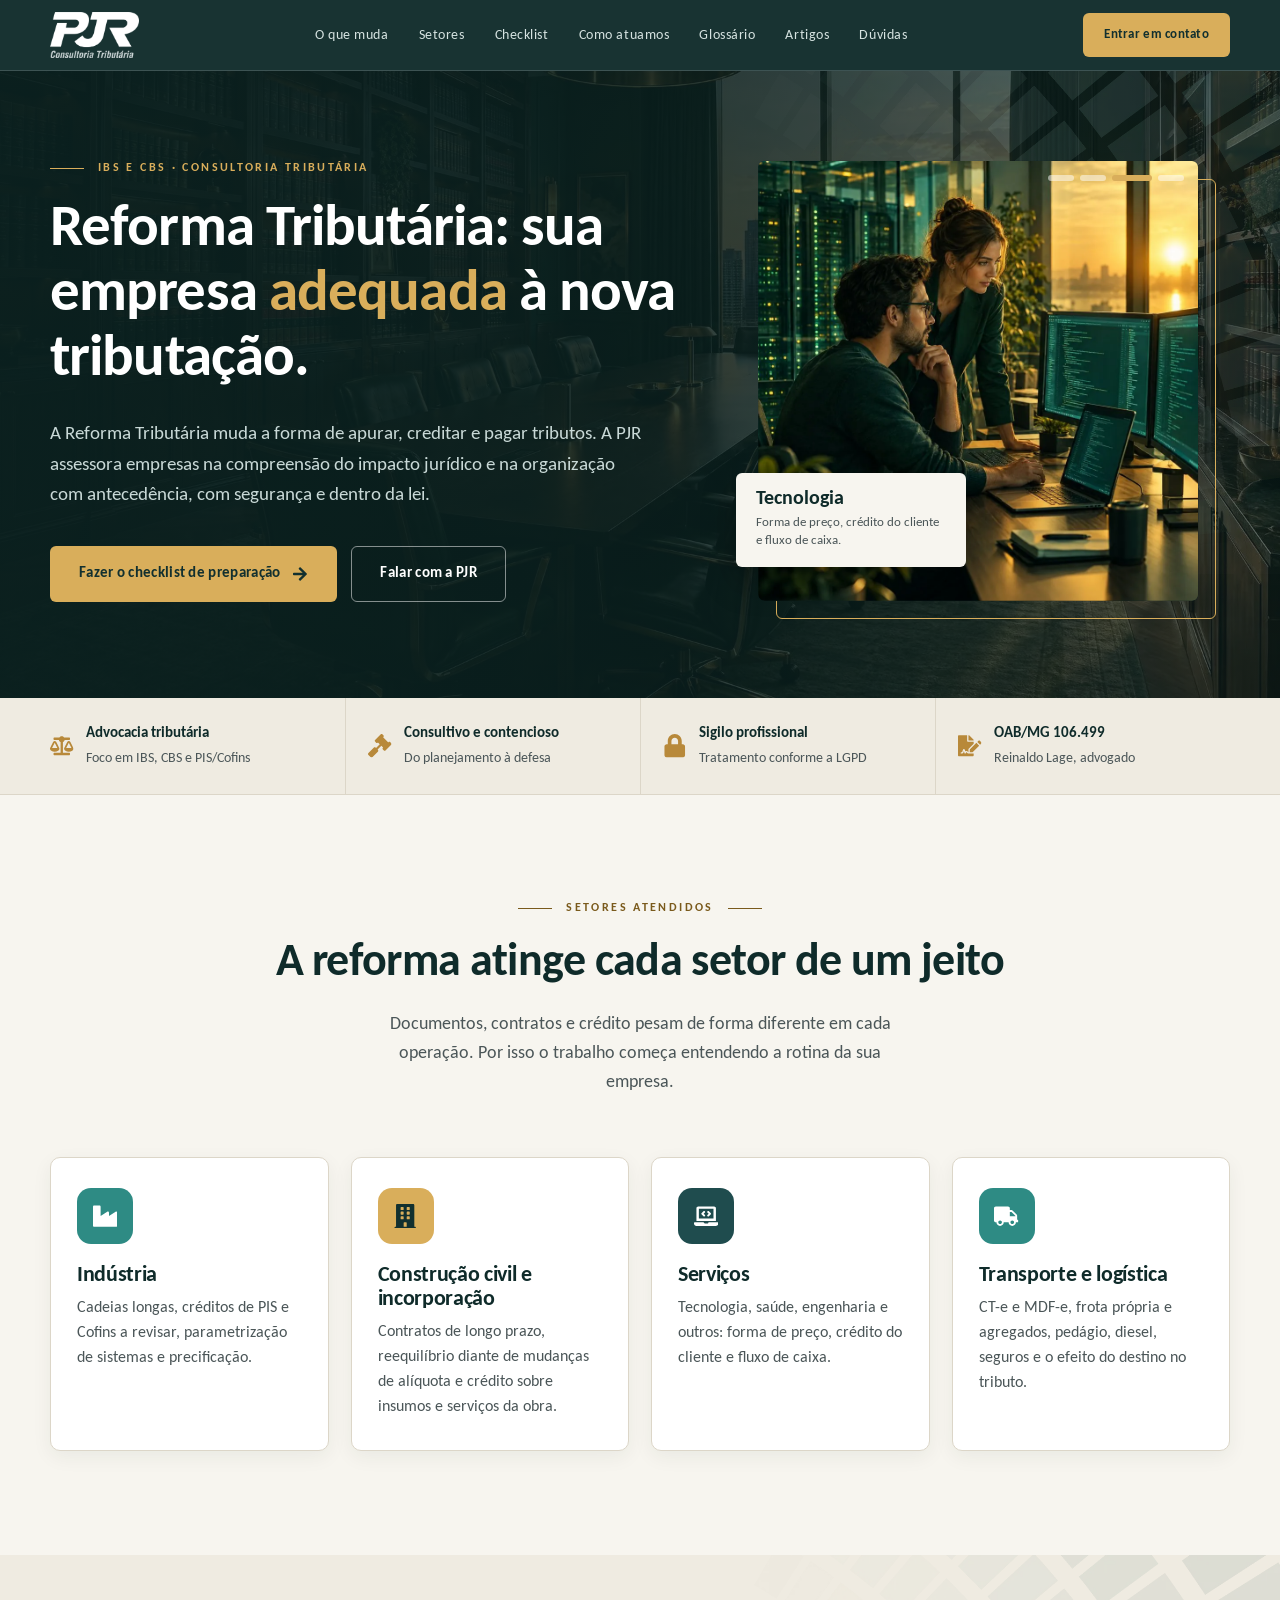
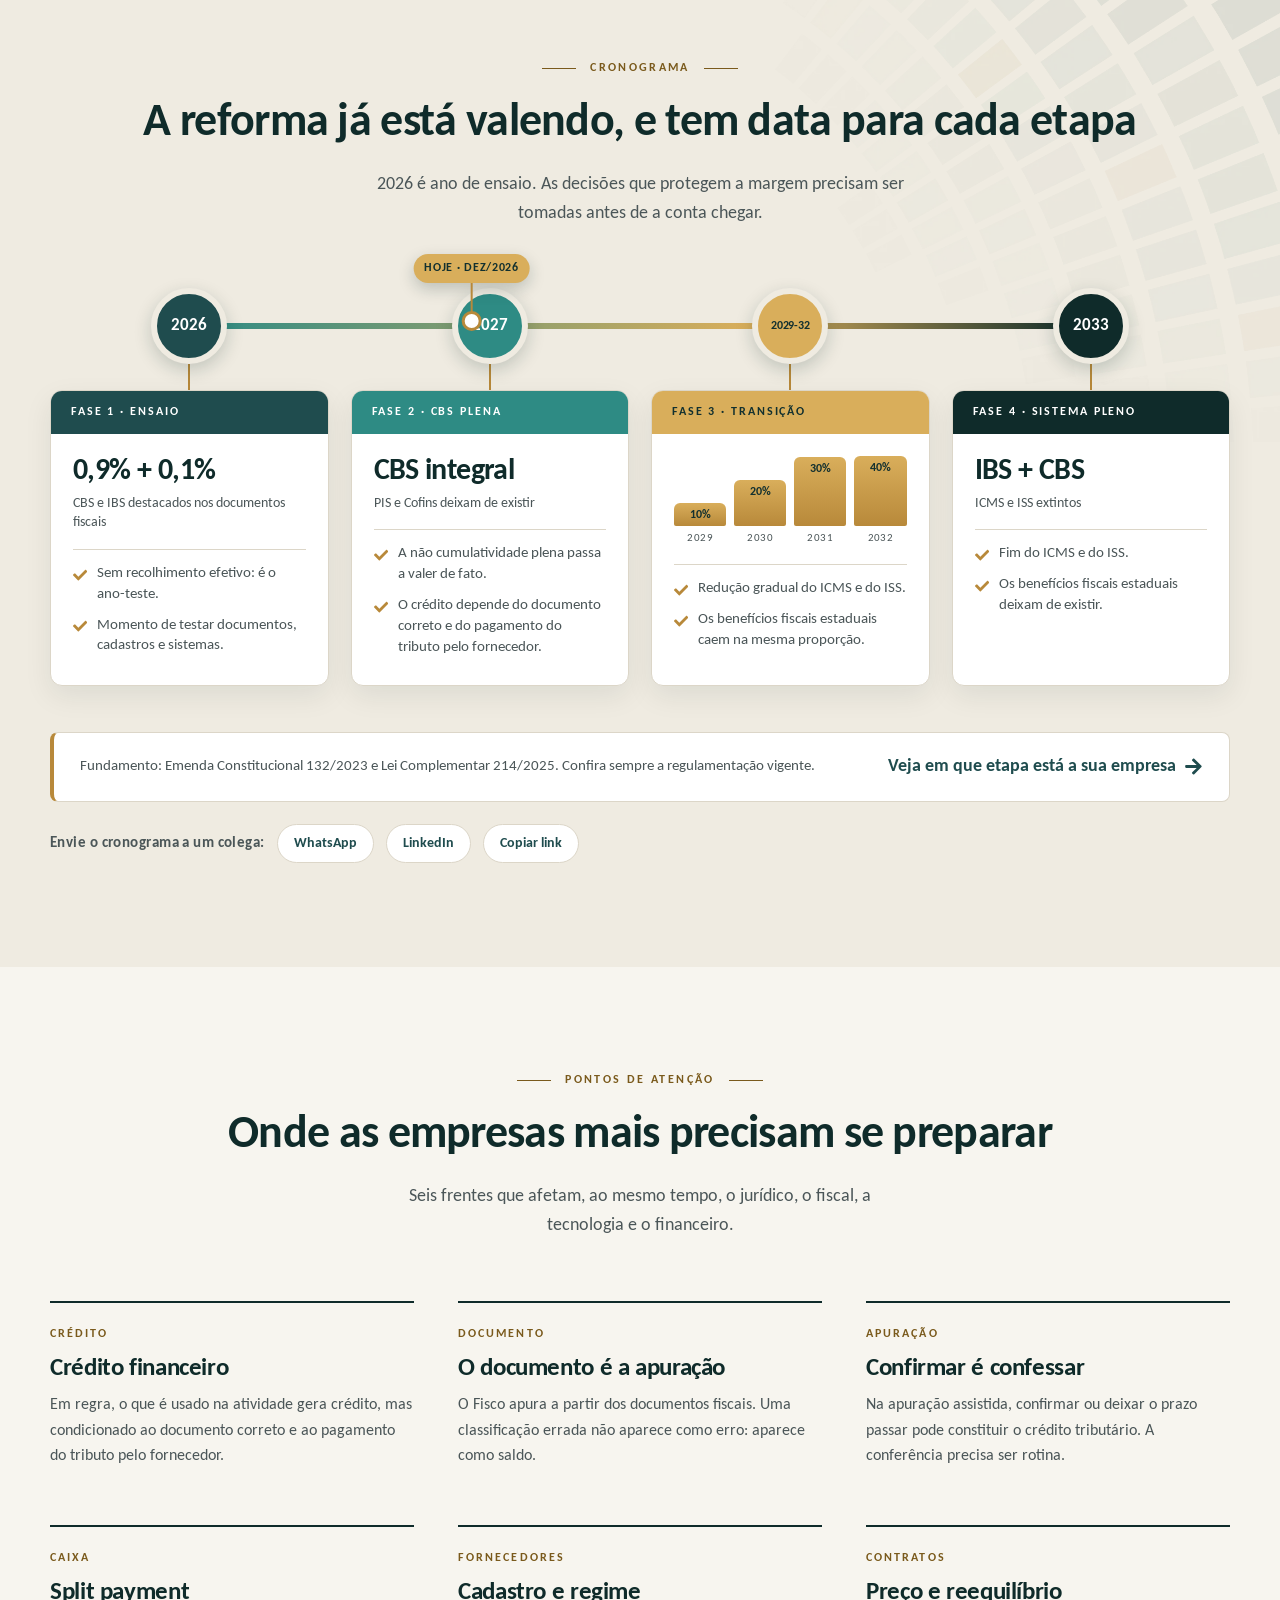
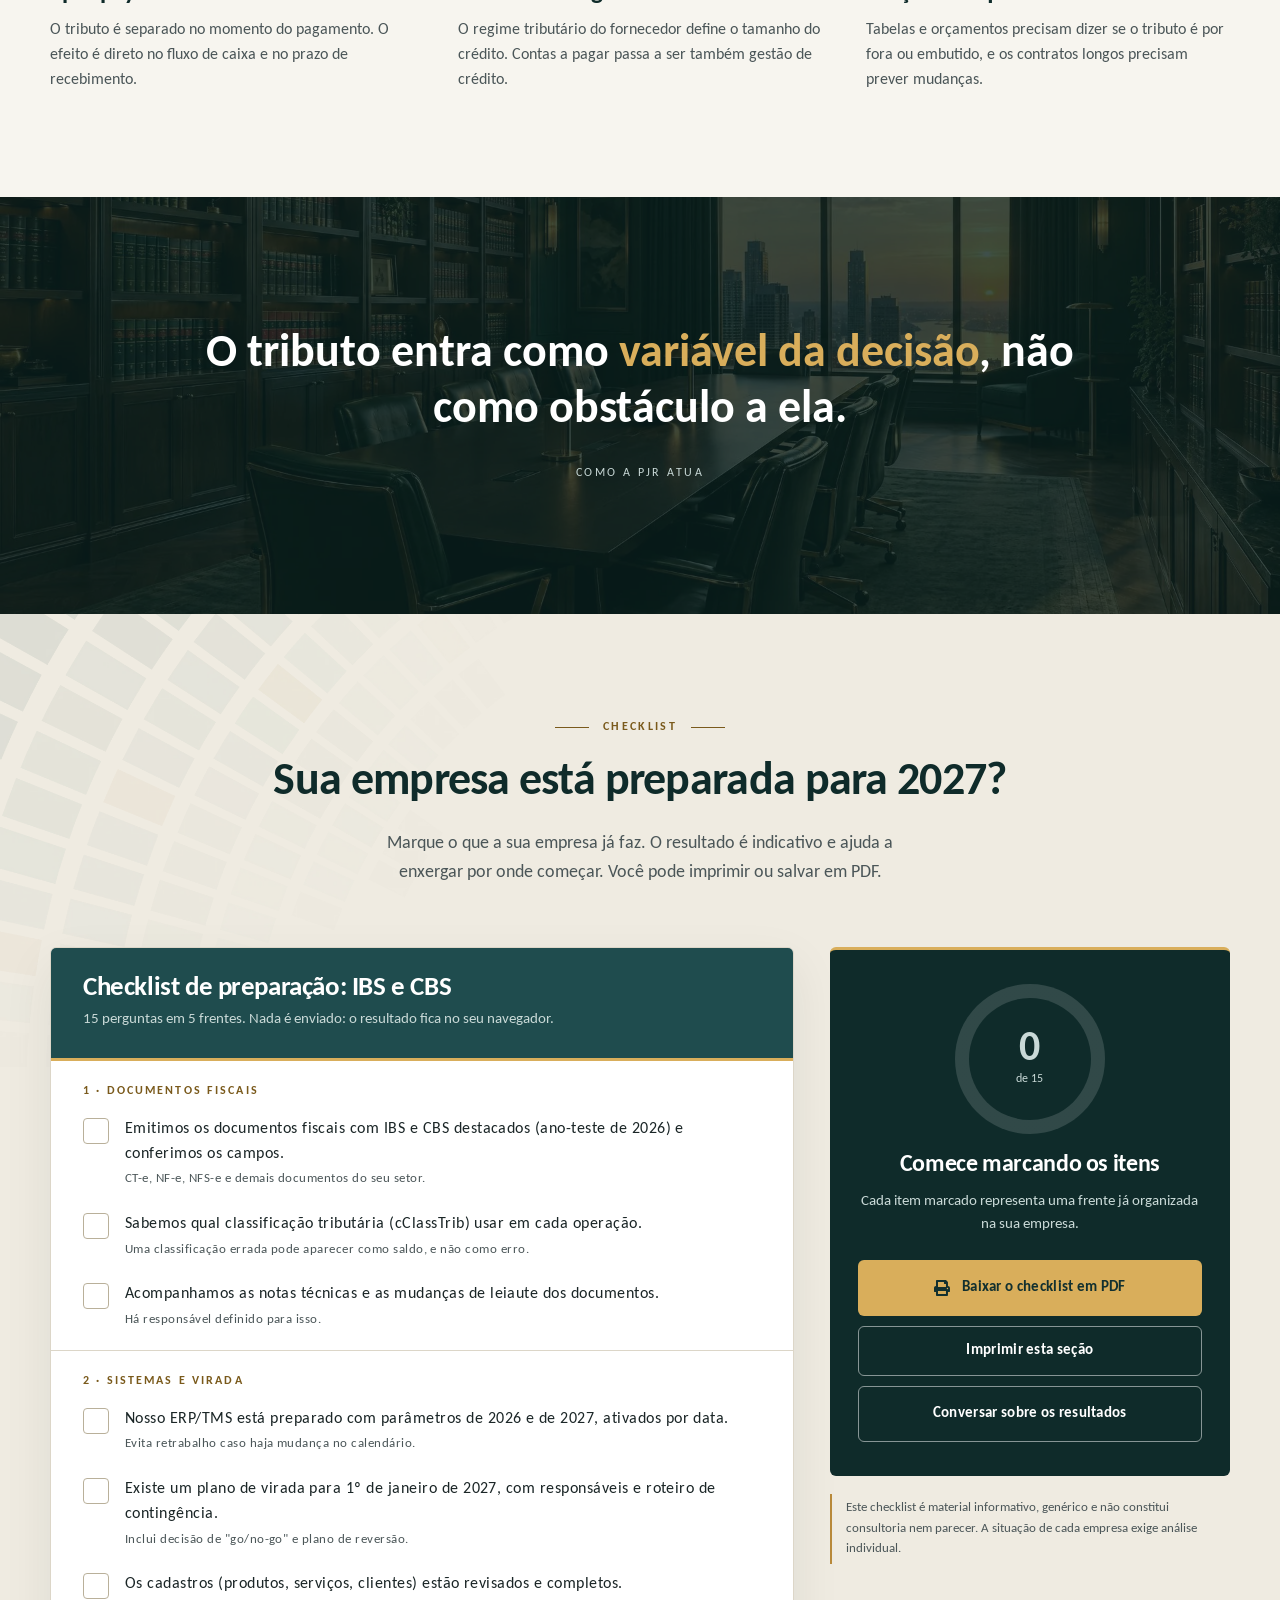
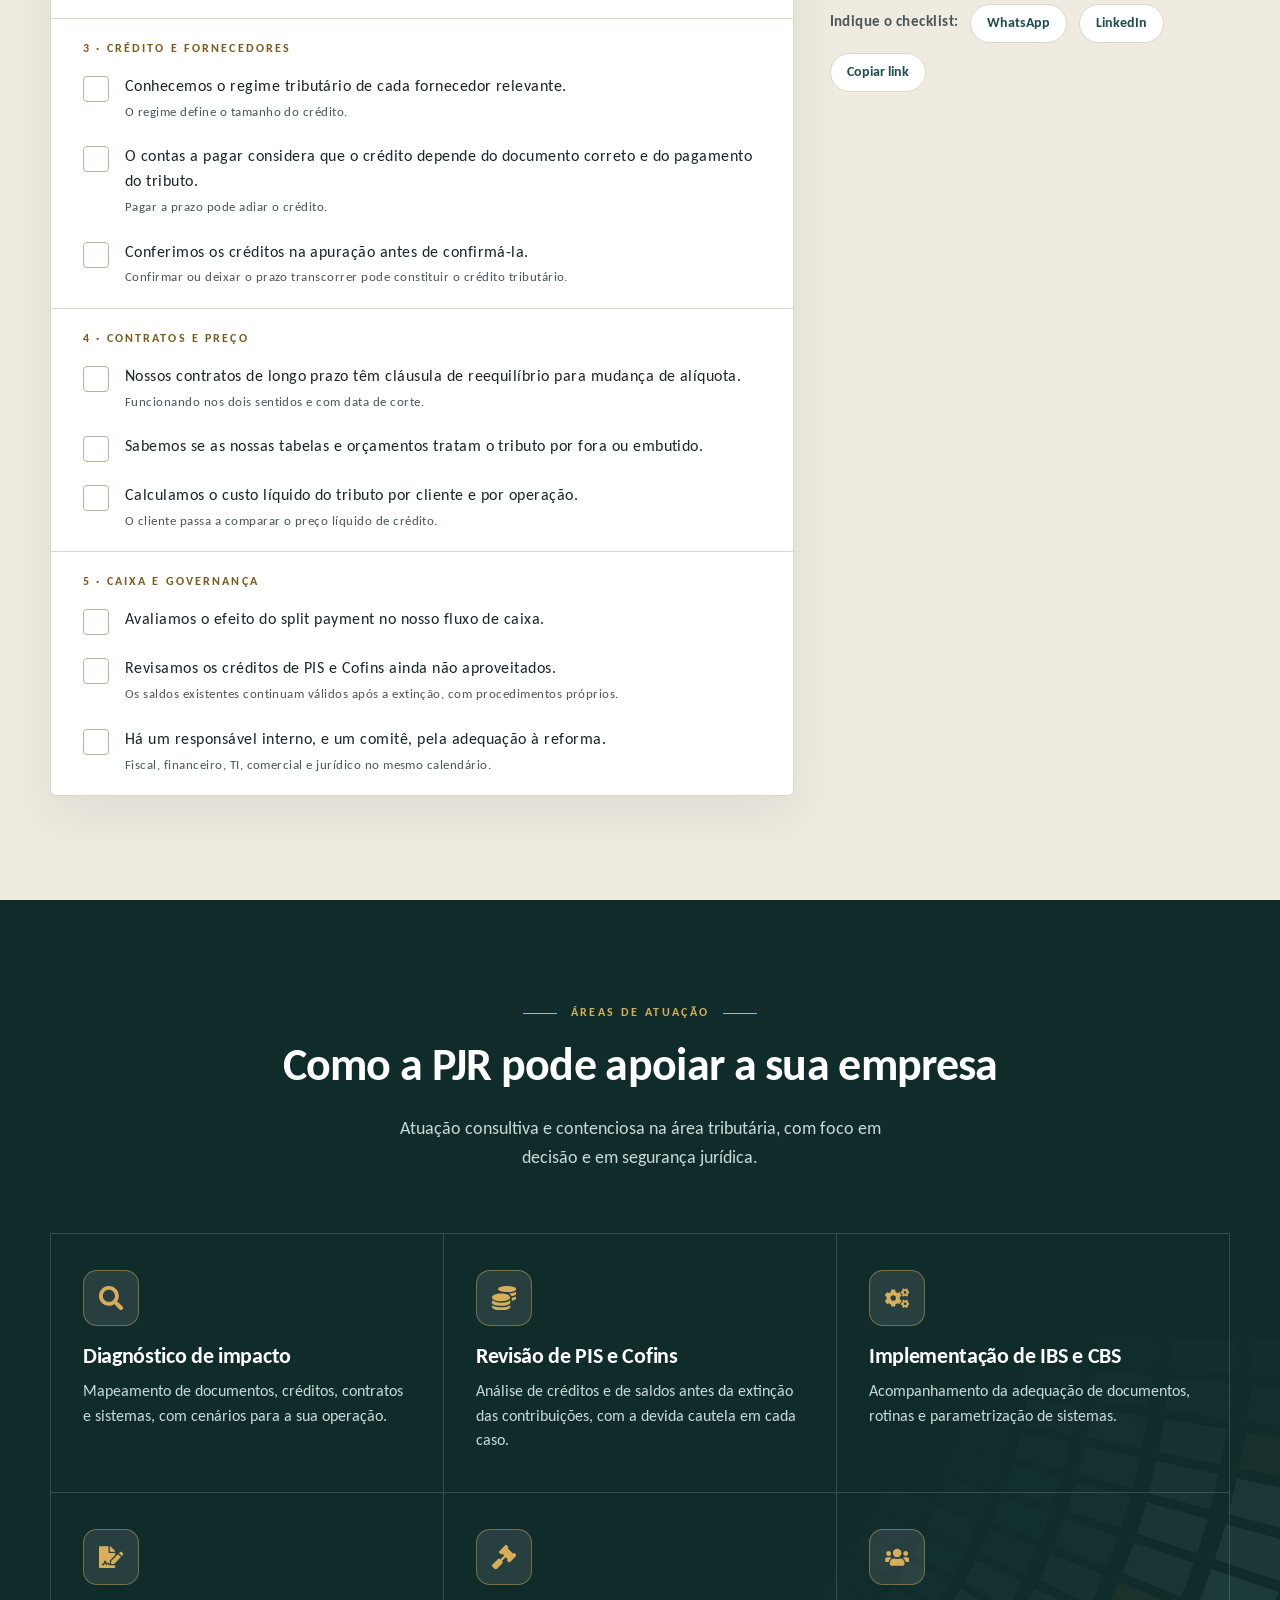
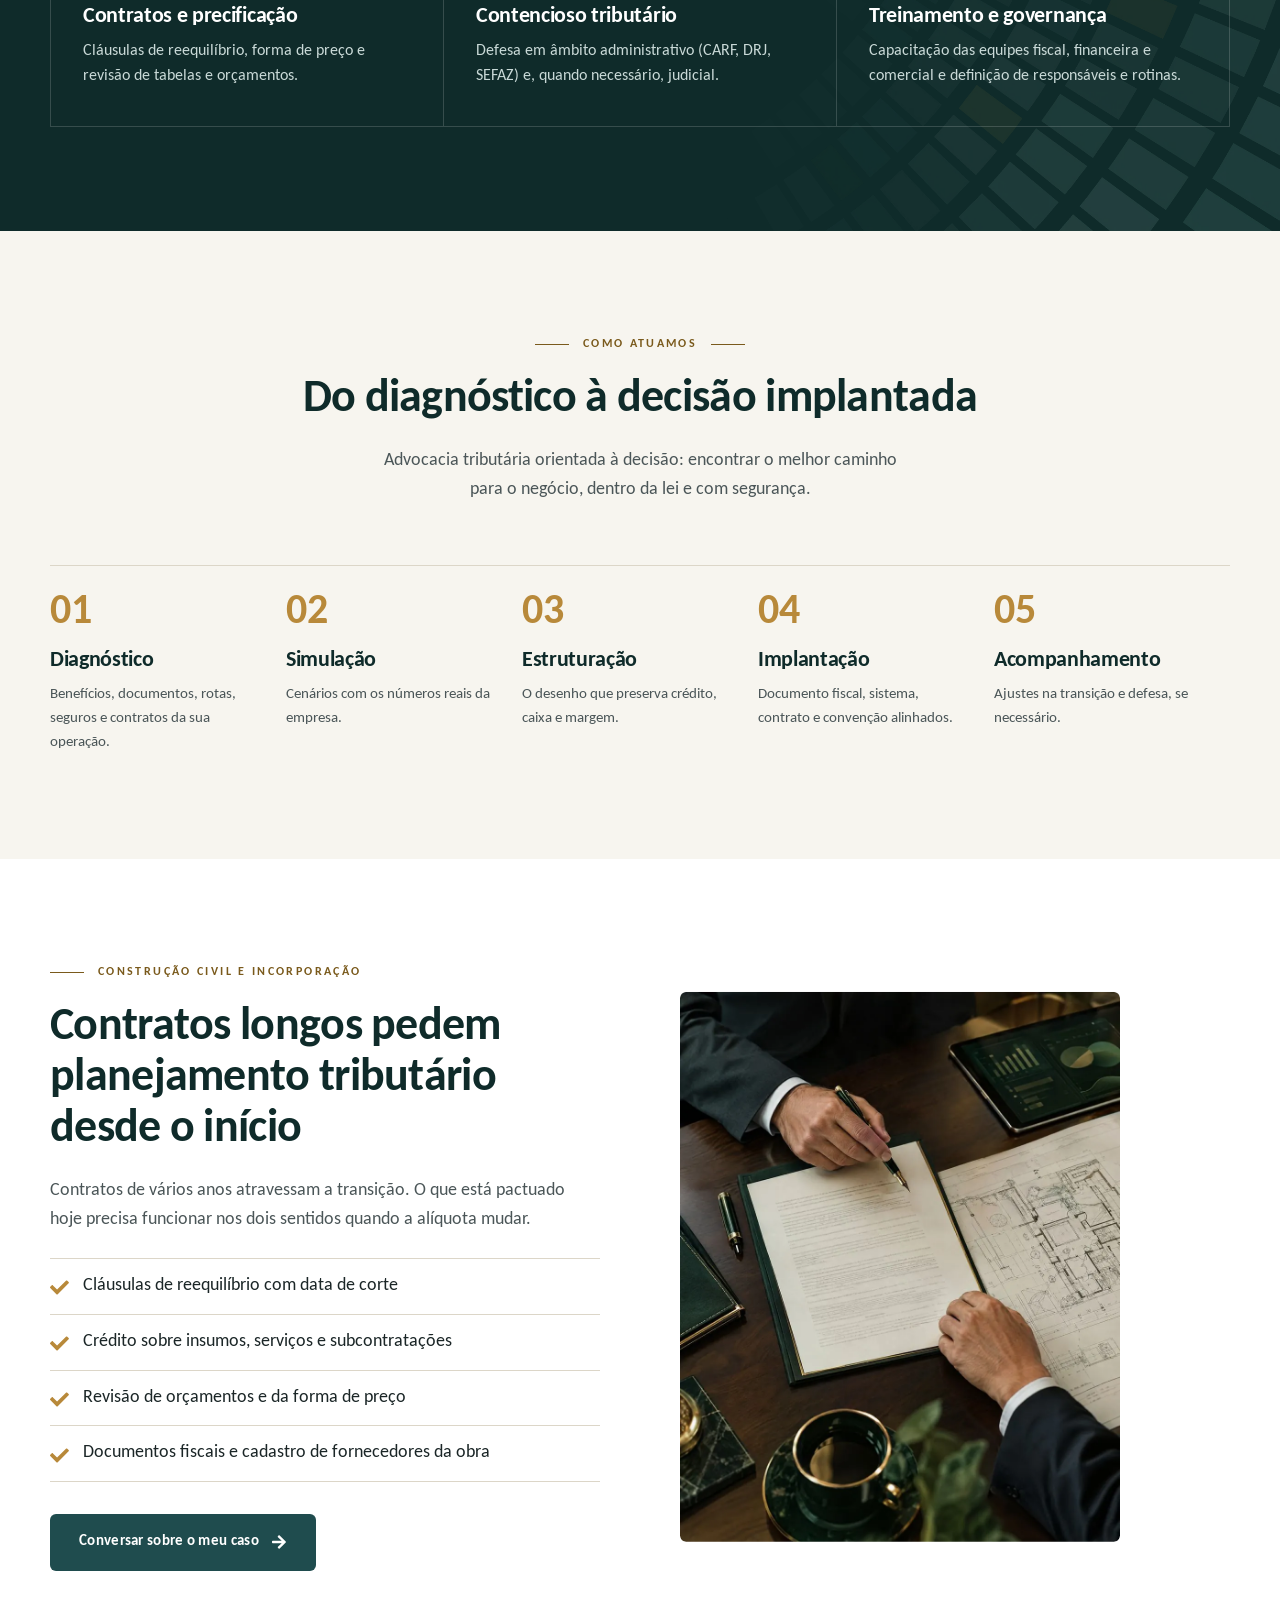
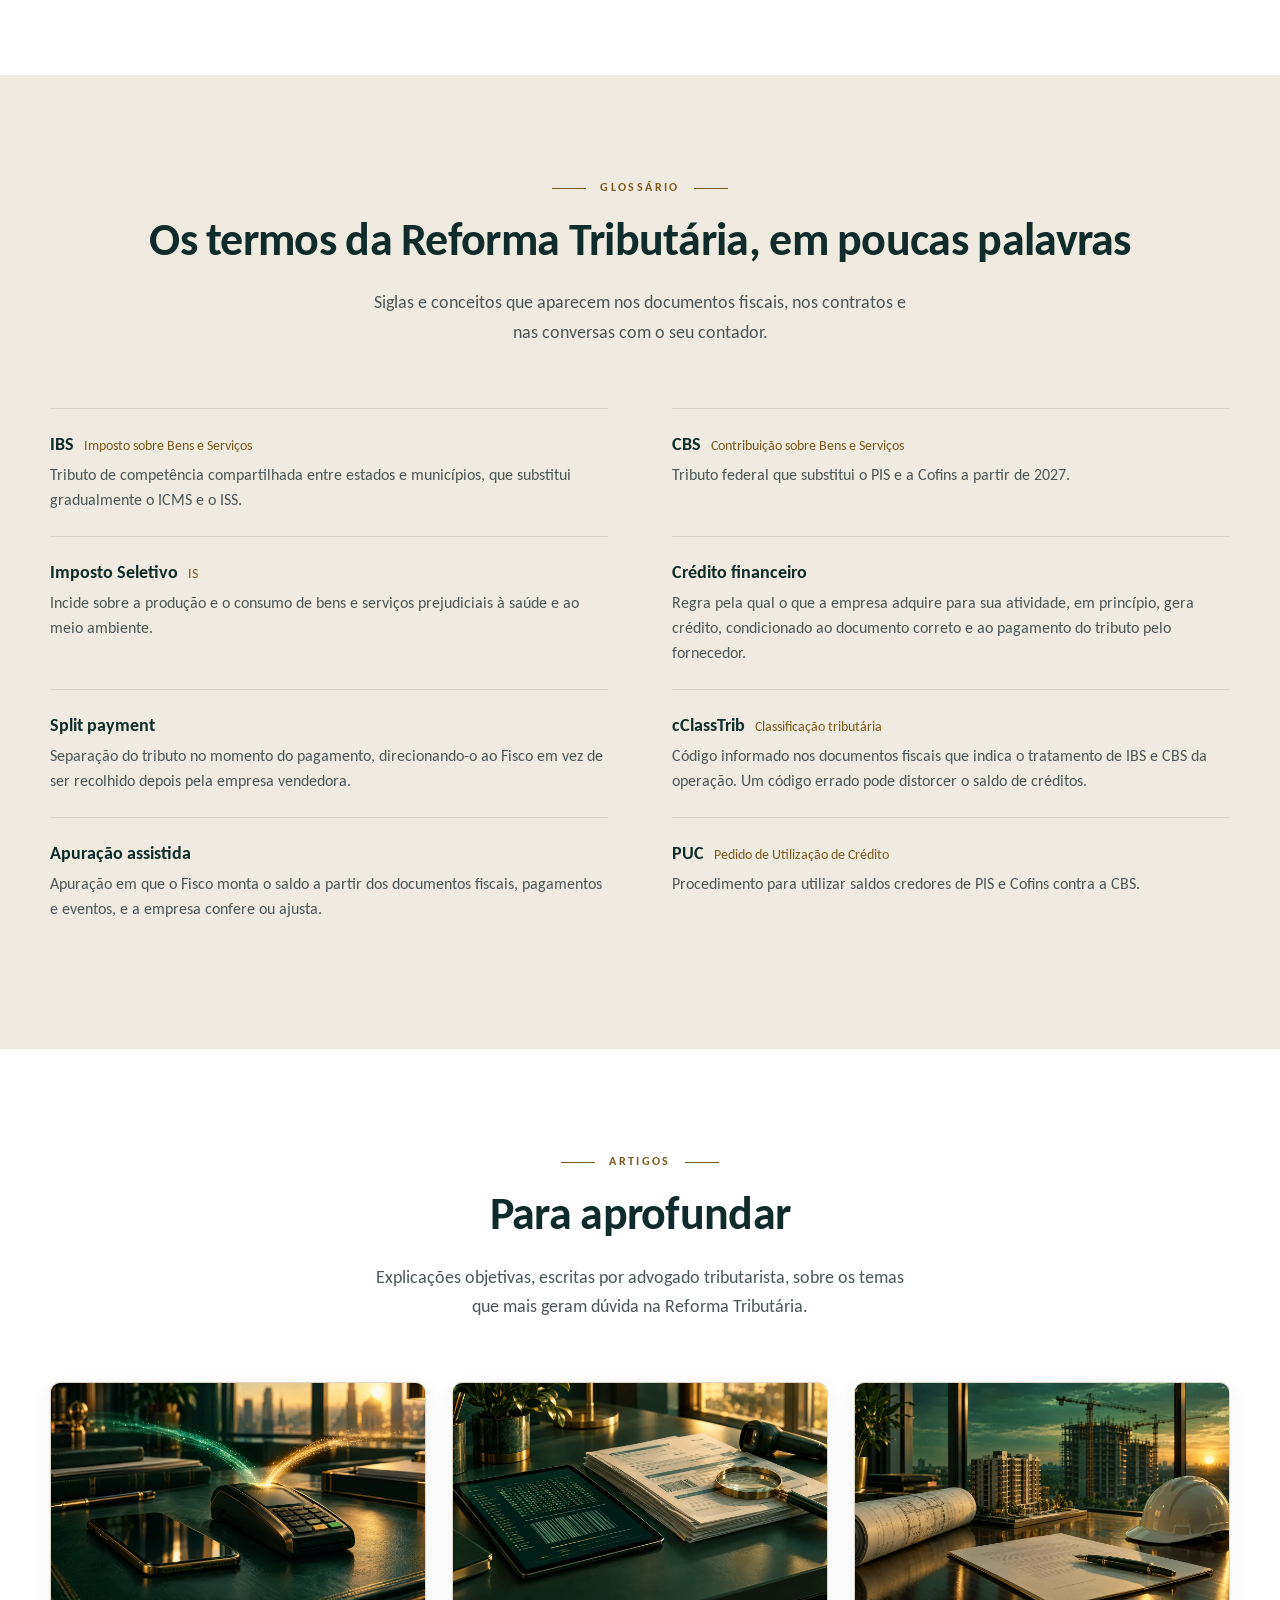
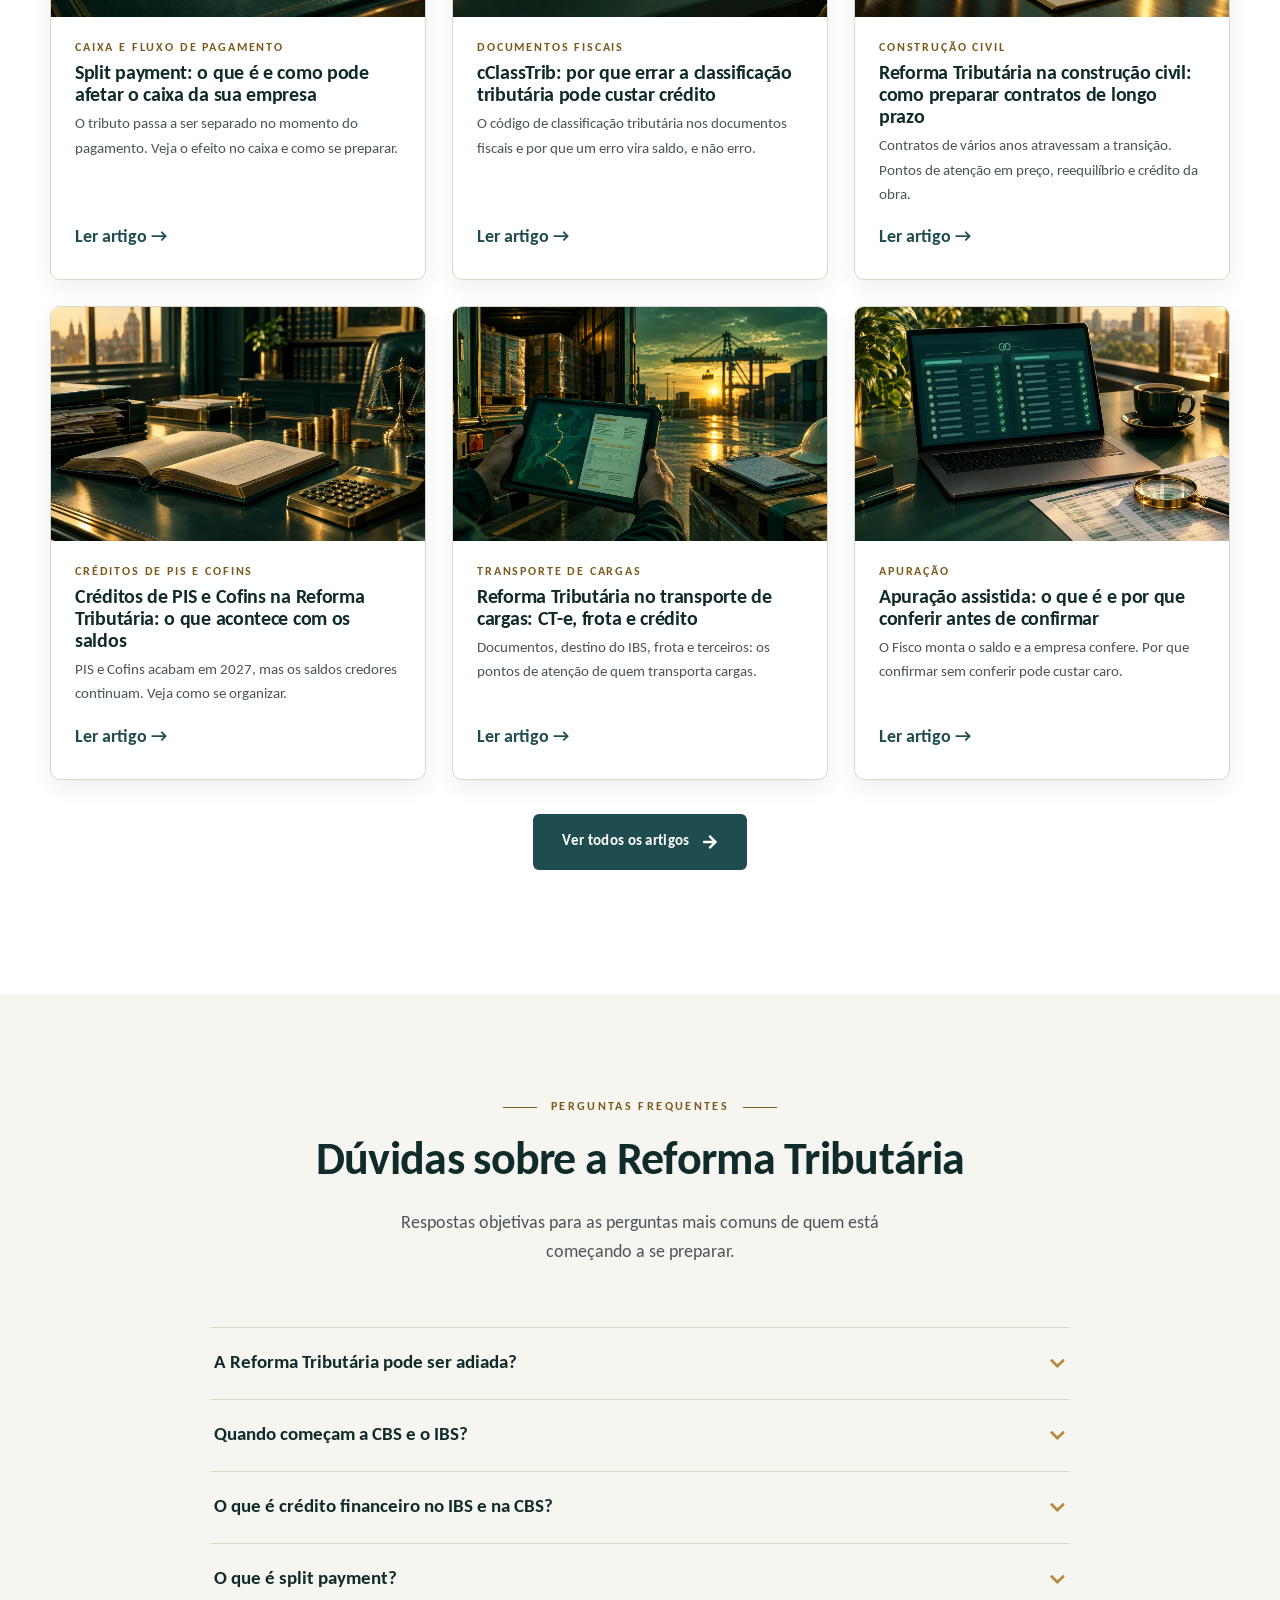
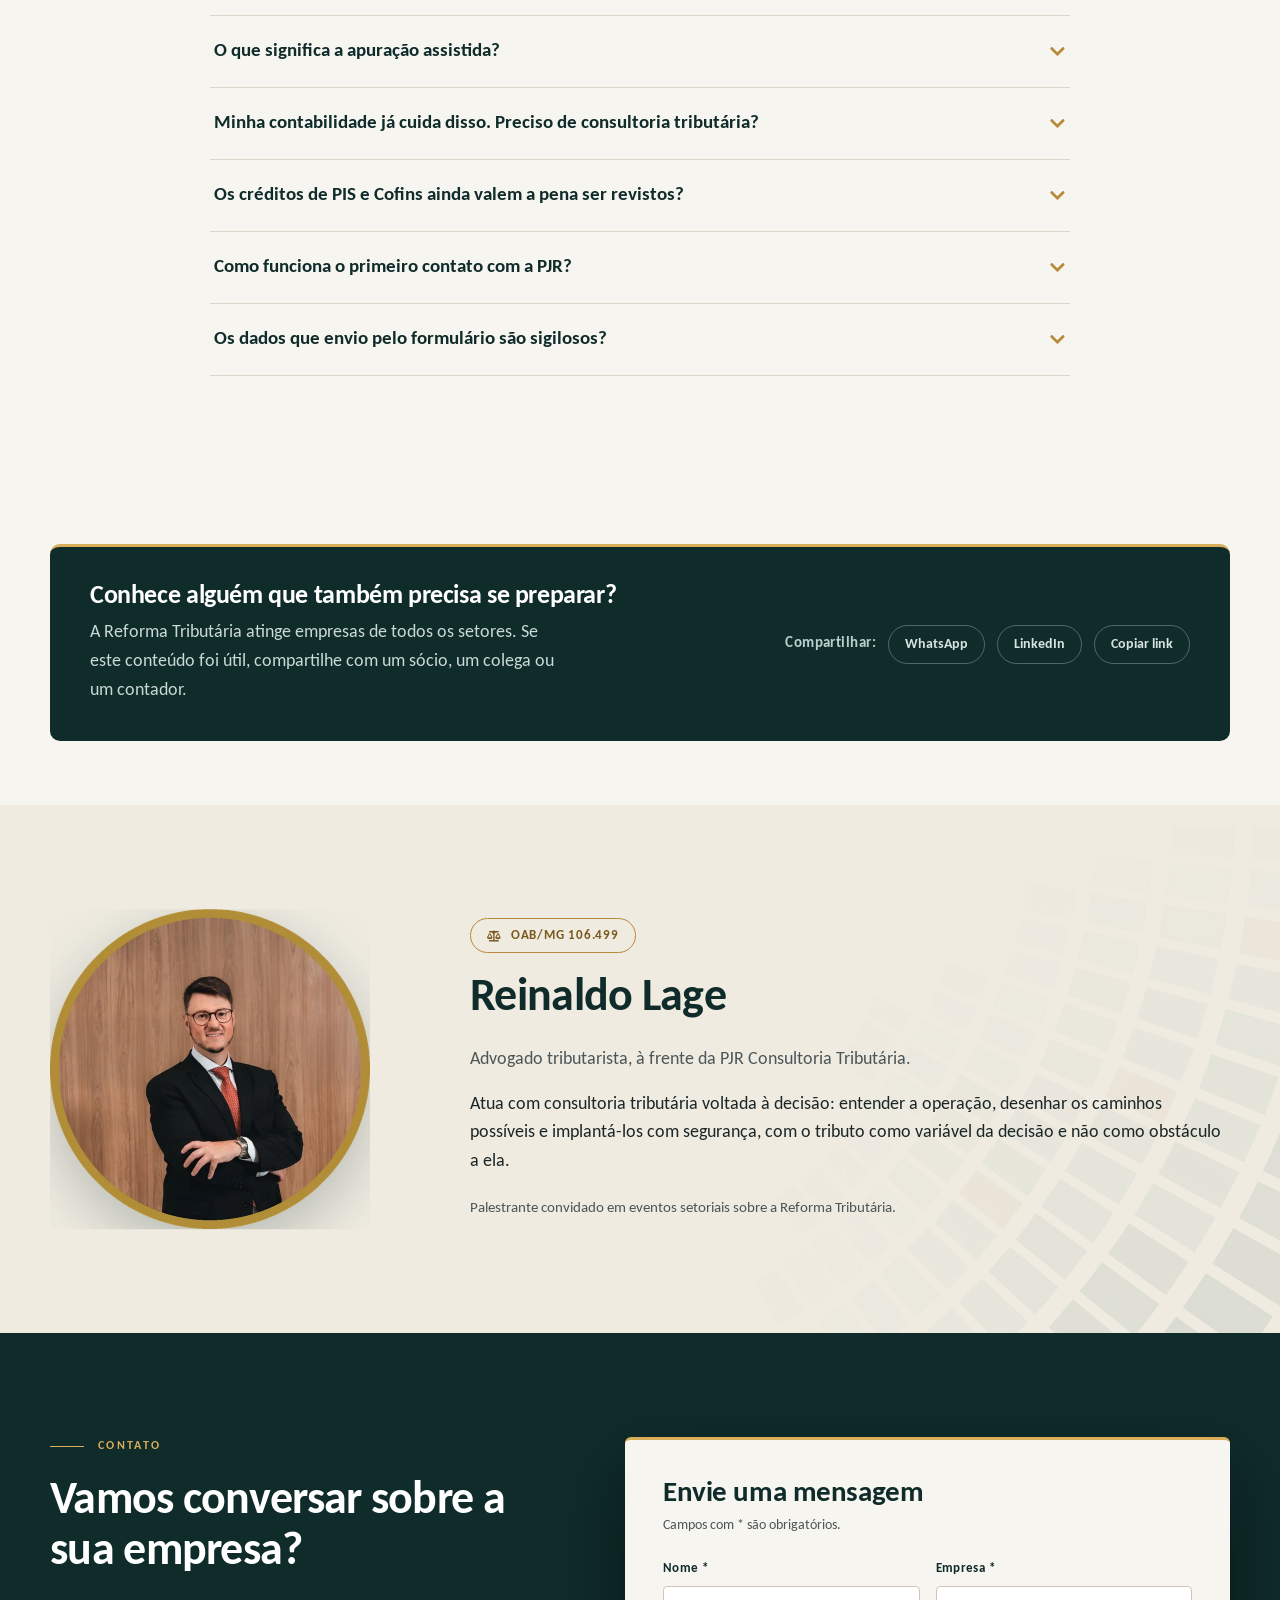
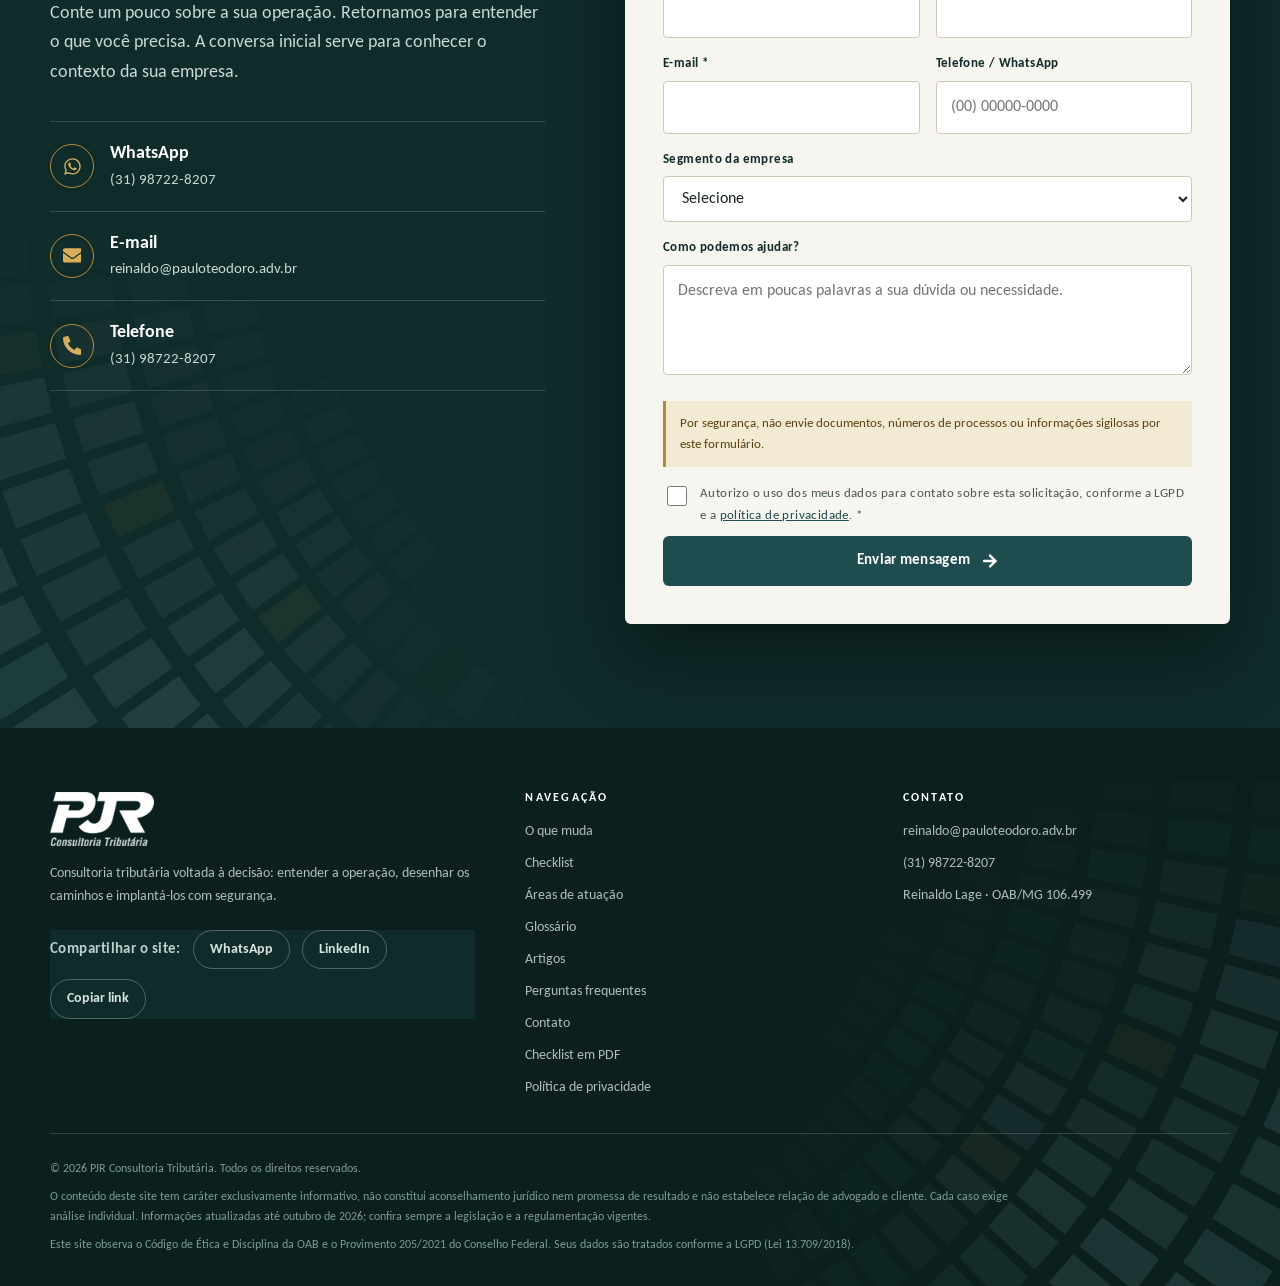
==== commit d2df7e74: "Favicon com o logo PJR (SVG, ICO, PNG, apple-touch e manifest)" ====
--- a/index.html
+++ b/index.html
@@ -11,9 +11,11 @@
 <link rel="canonical" href="https://samubhz.github.io/pjr-consultoria-tributaria/">
 <link rel="alternate" hreflang="pt-BR" href="https://samubhz.github.io/pjr-consultoria-tributaria/">
 <link rel="alternate" hreflang="x-default" href="https://samubhz.github.io/pjr-consultoria-tributaria/">
-<link rel="icon" href="assets/favicon.ico" sizes="any">
-<link rel="icon" type="image/png" sizes="32x32" href="assets/favicon-32.png">
-<link rel="apple-touch-icon" href="assets/apple-touch-icon.png">
+<link rel="icon" type="image/svg+xml" href="assets/favicon.svg?v=2">
+<link rel="icon" href="assets/favicon.ico?v=2" sizes="any">
+<link rel="icon" type="image/png" sizes="32x32" href="assets/favicon-32.png?v=2">
+<link rel="apple-touch-icon" href="assets/apple-touch-icon.png?v=2">
+<link rel="manifest" href="site.webmanifest">
 
 <meta property="og:type" content="website">
 <meta property="og:locale" content="pt_BR">
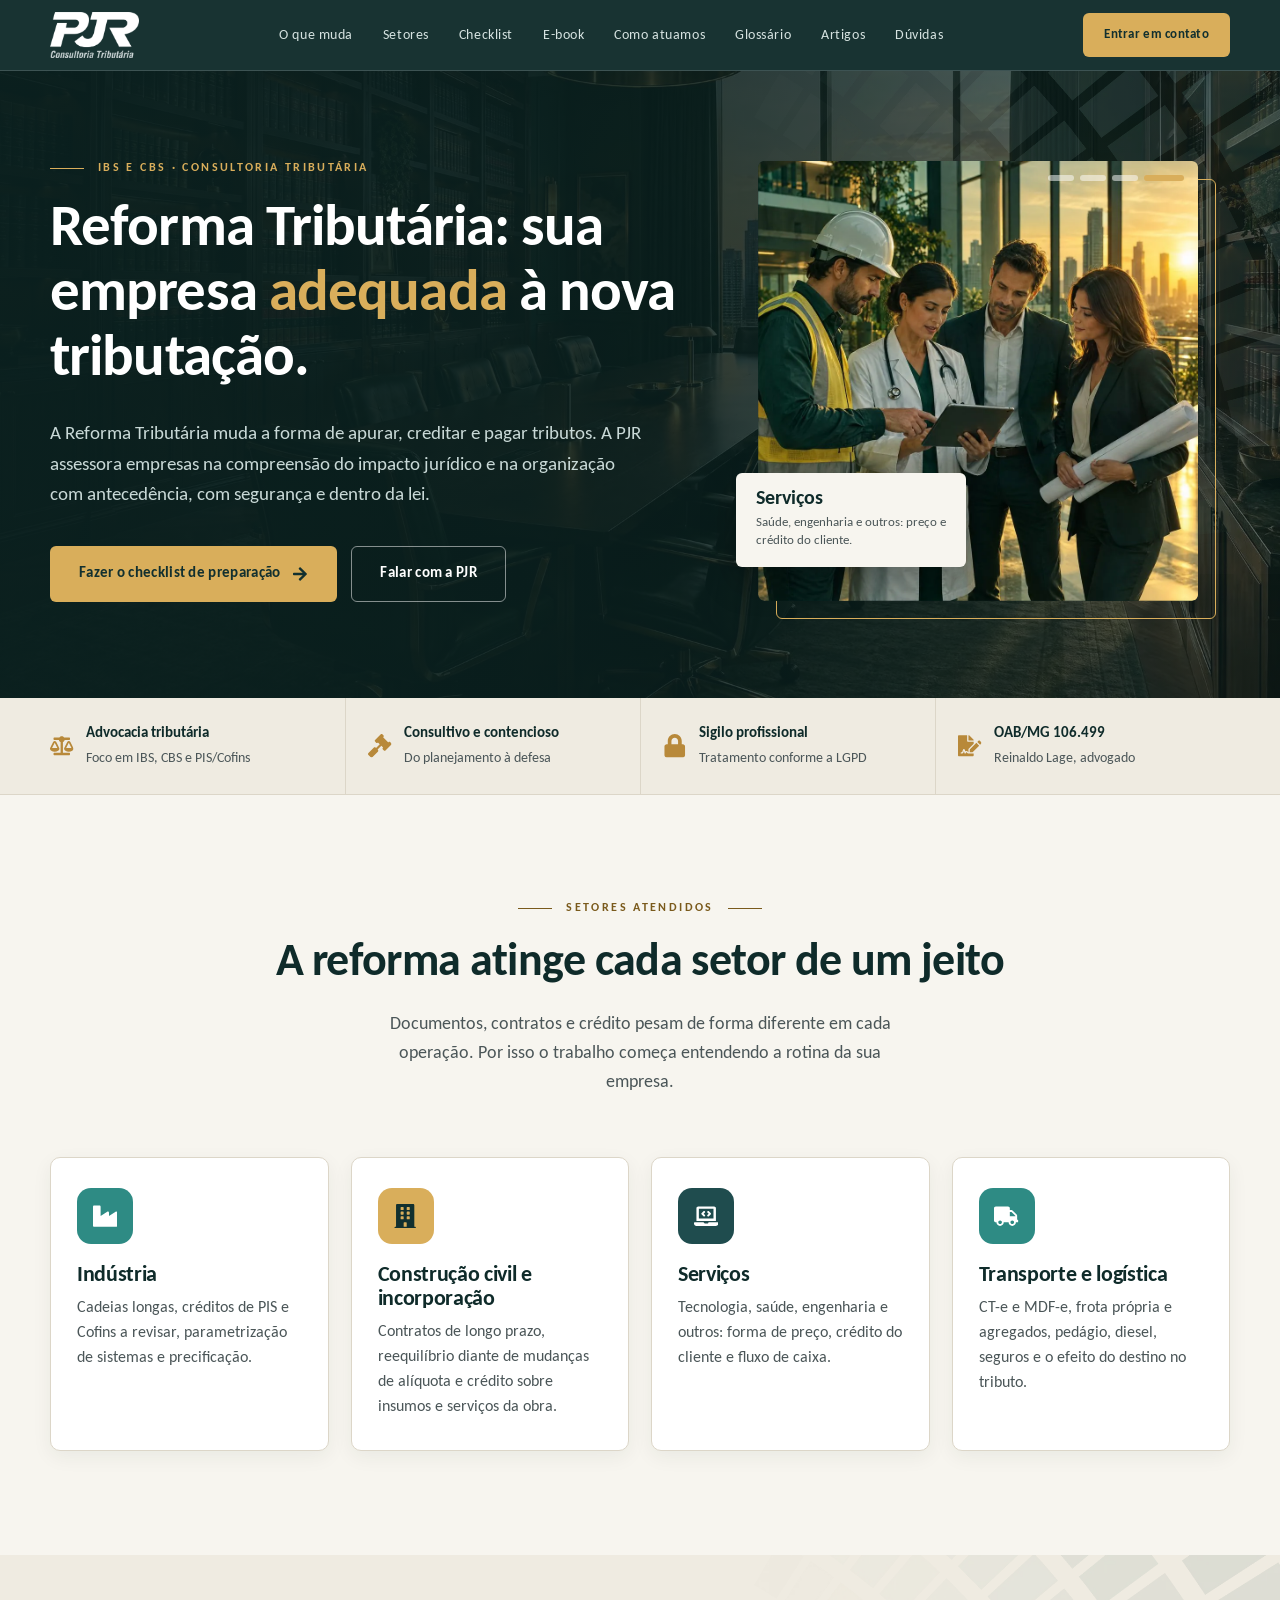
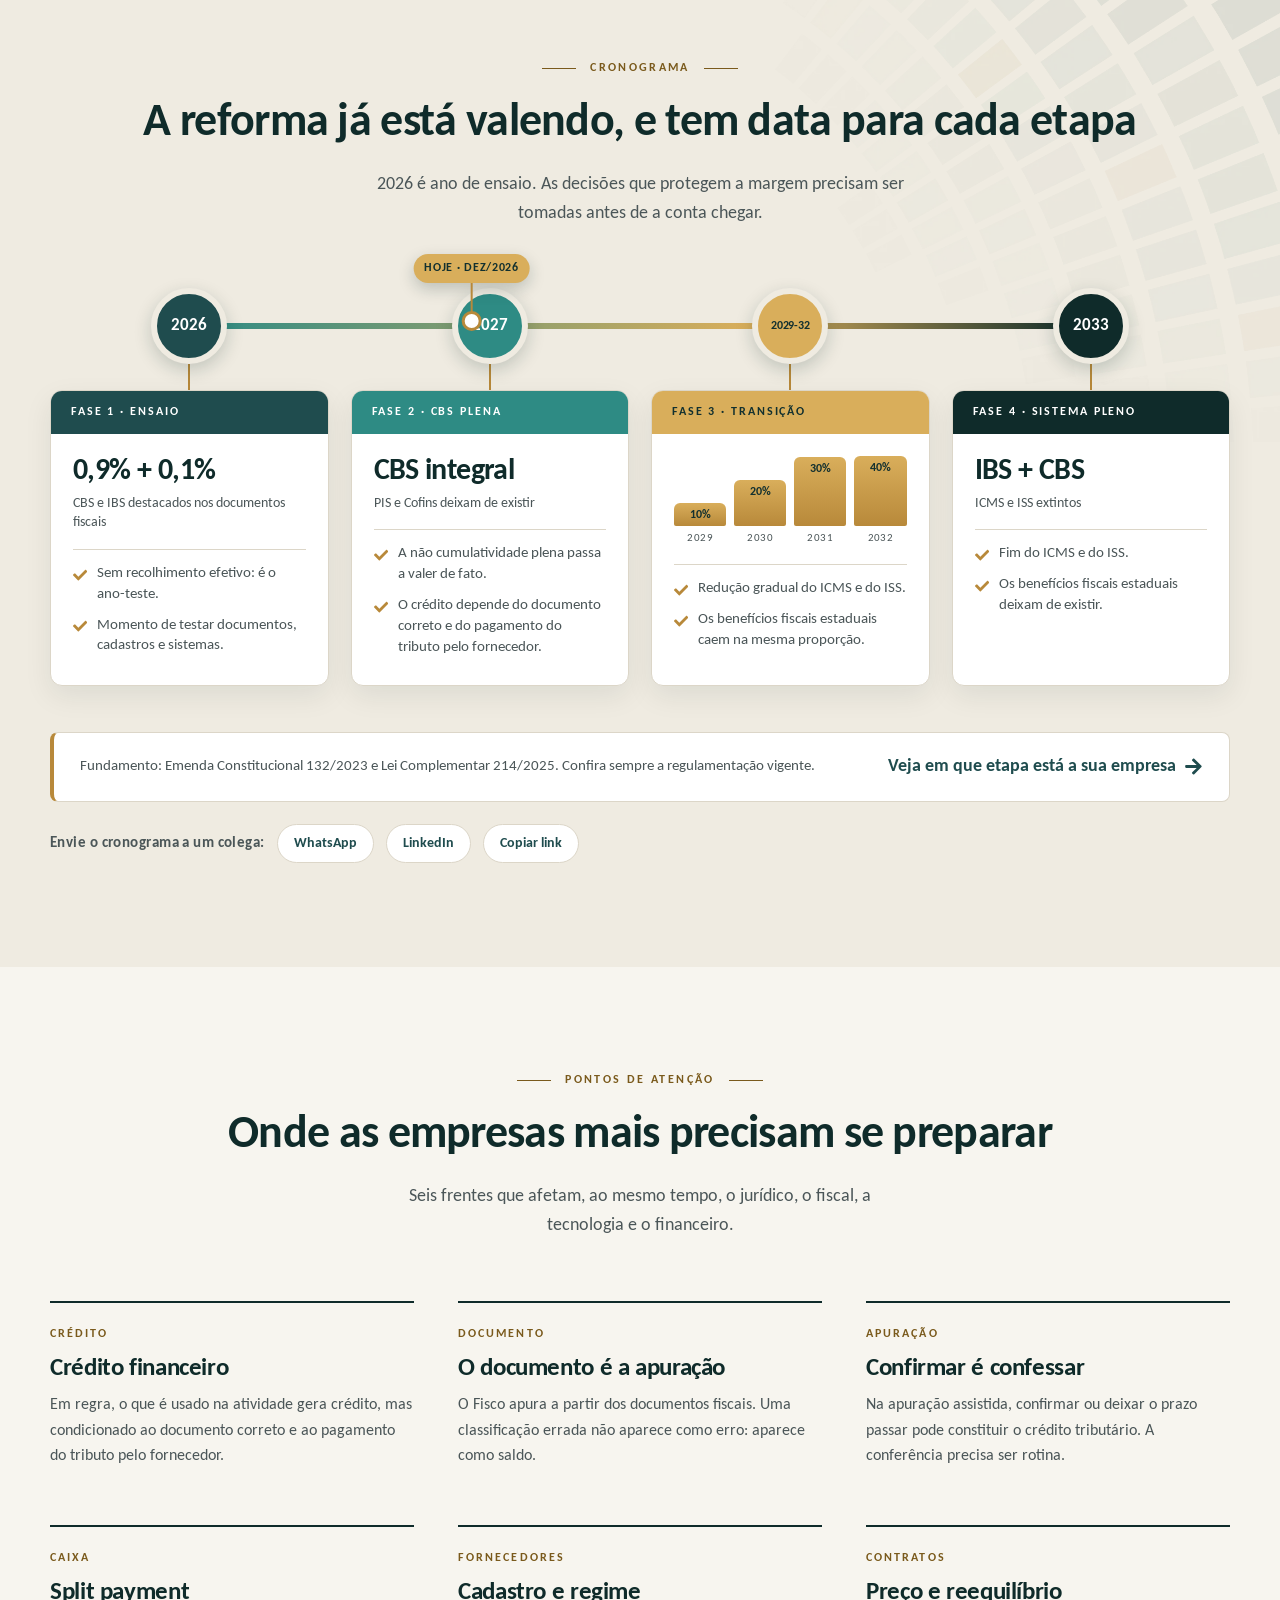
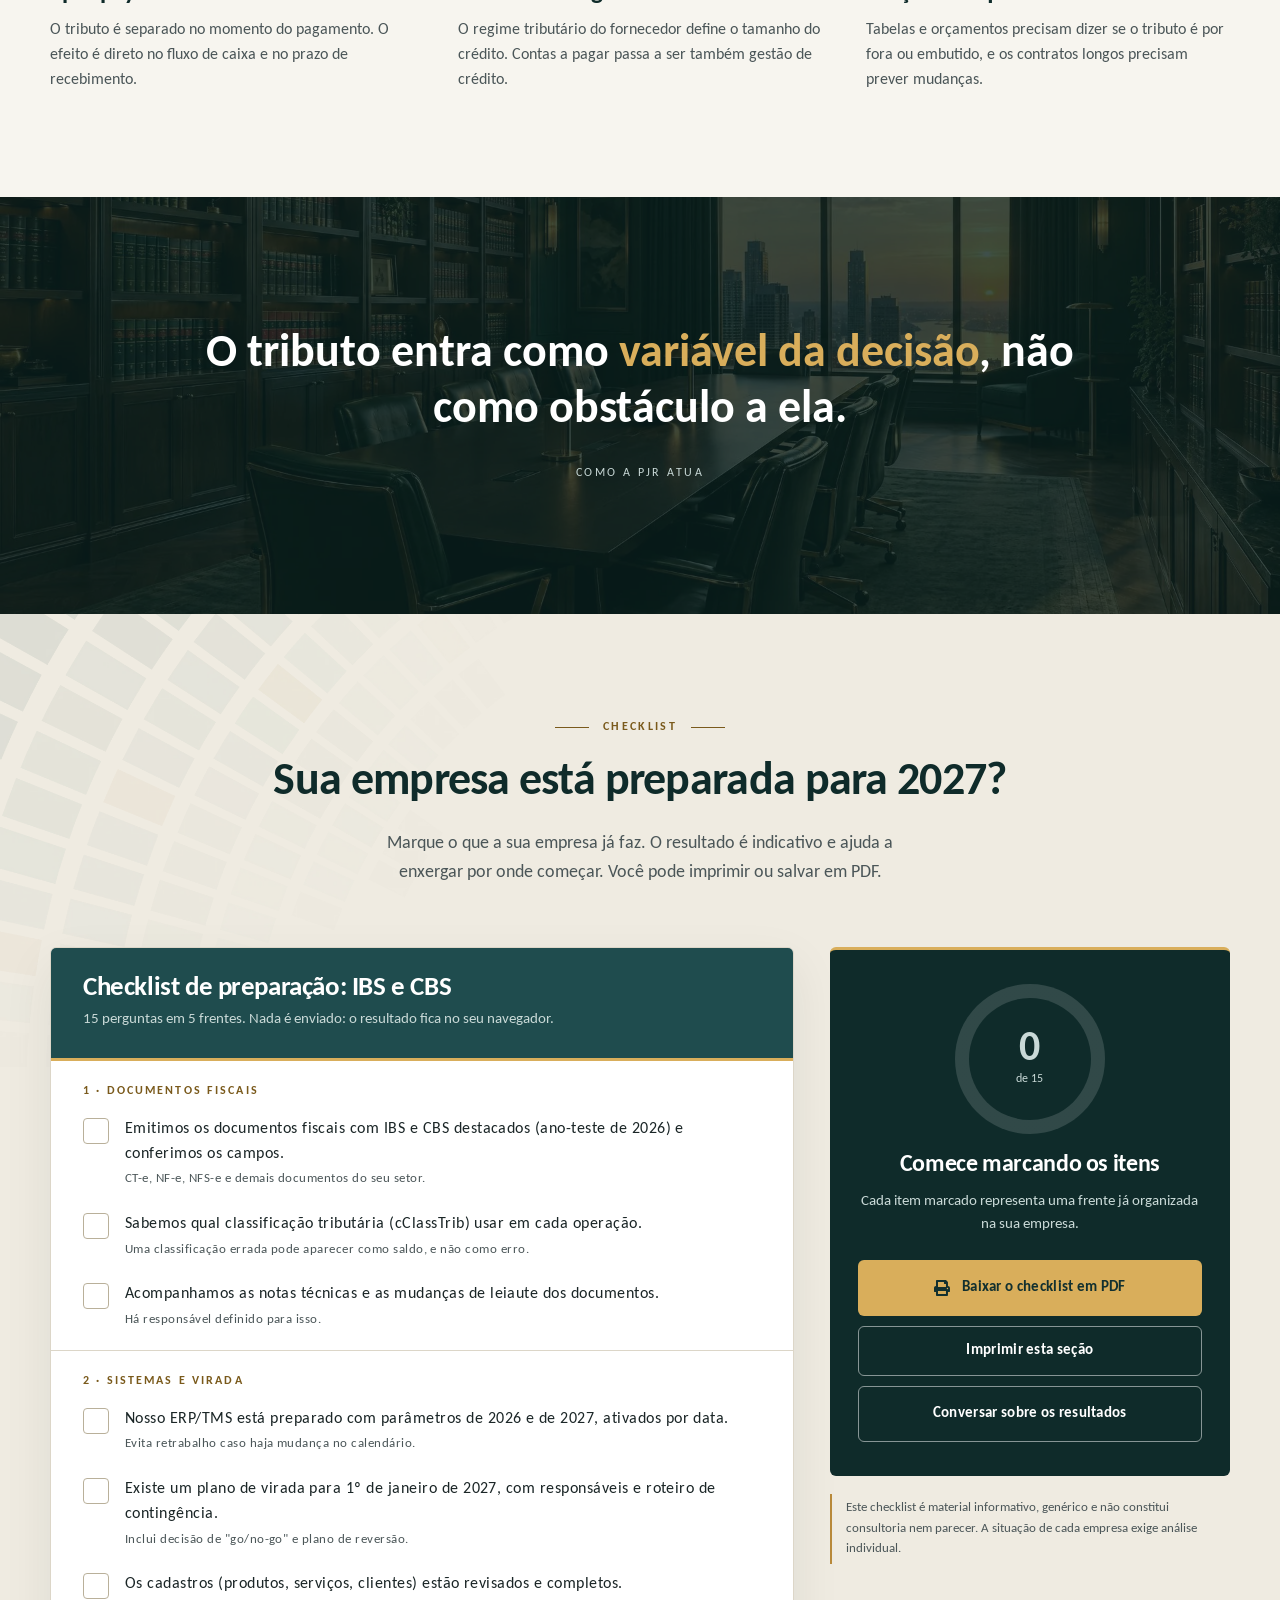
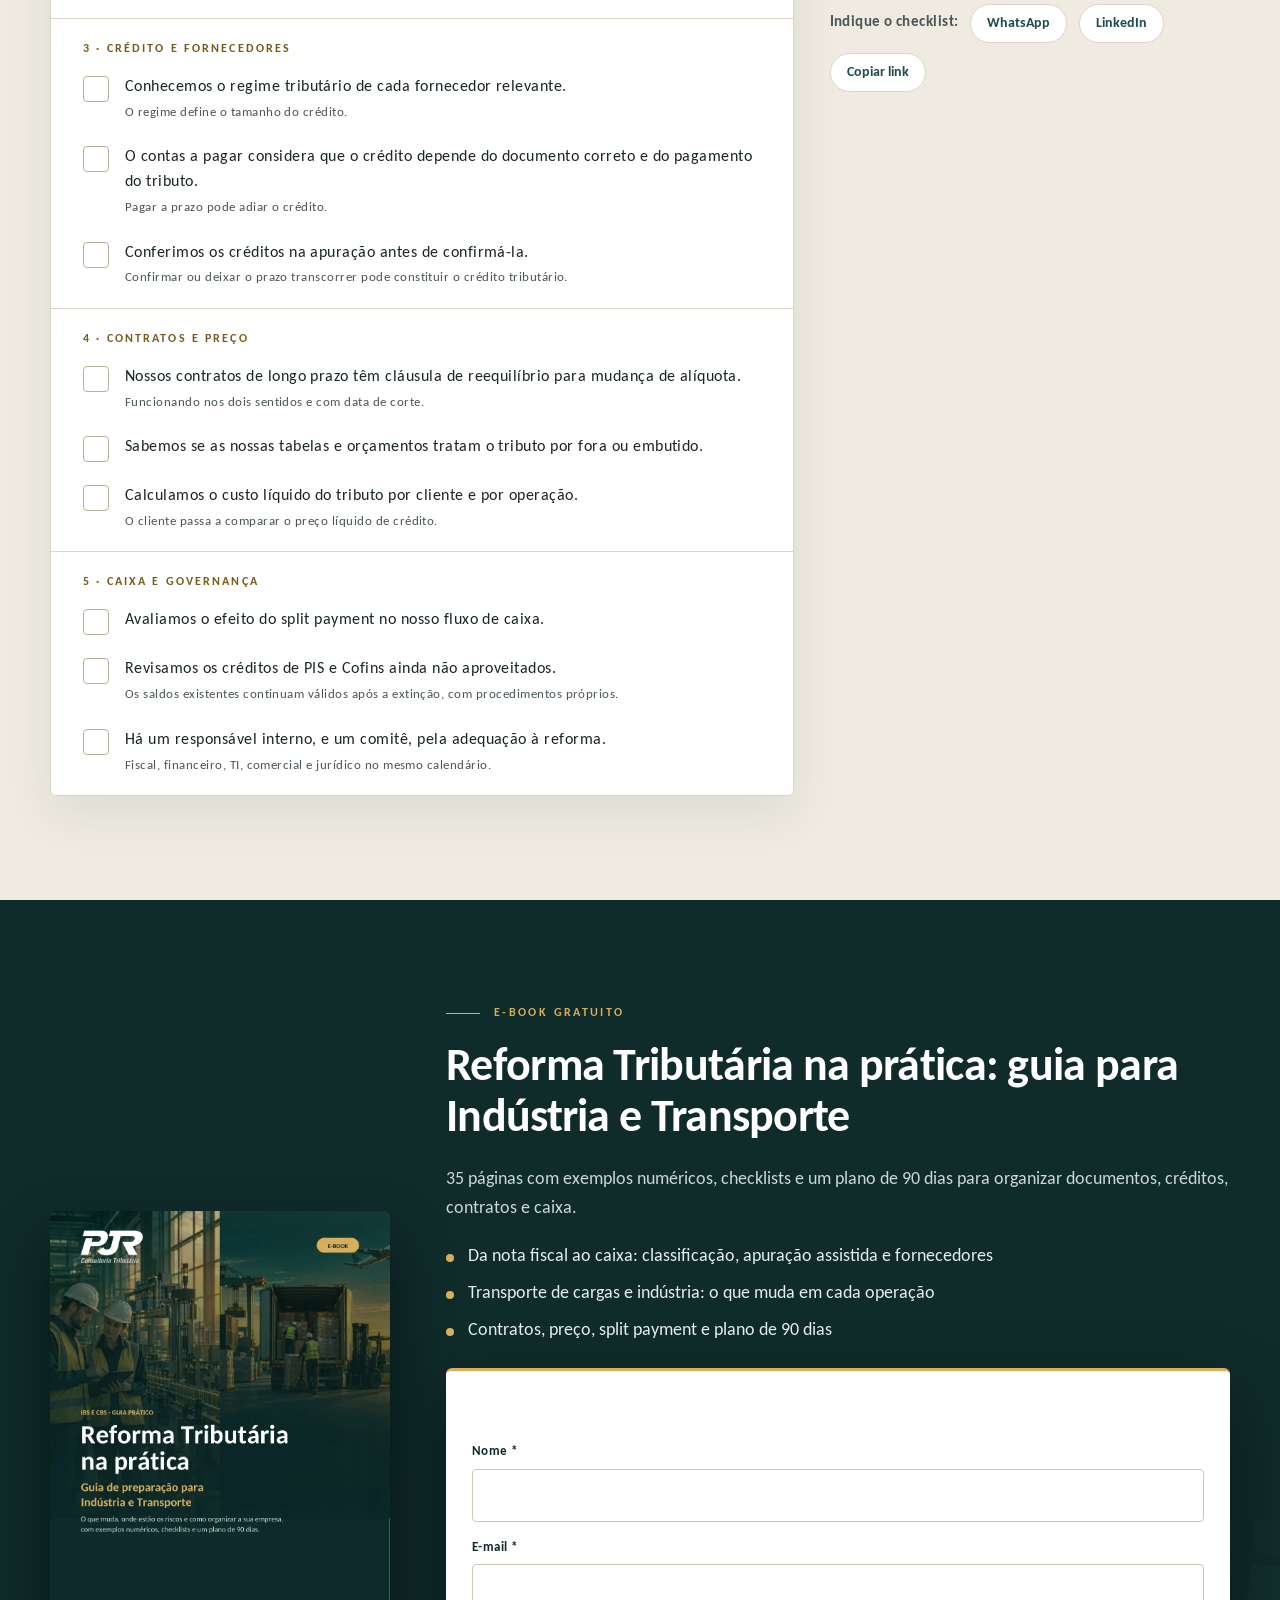
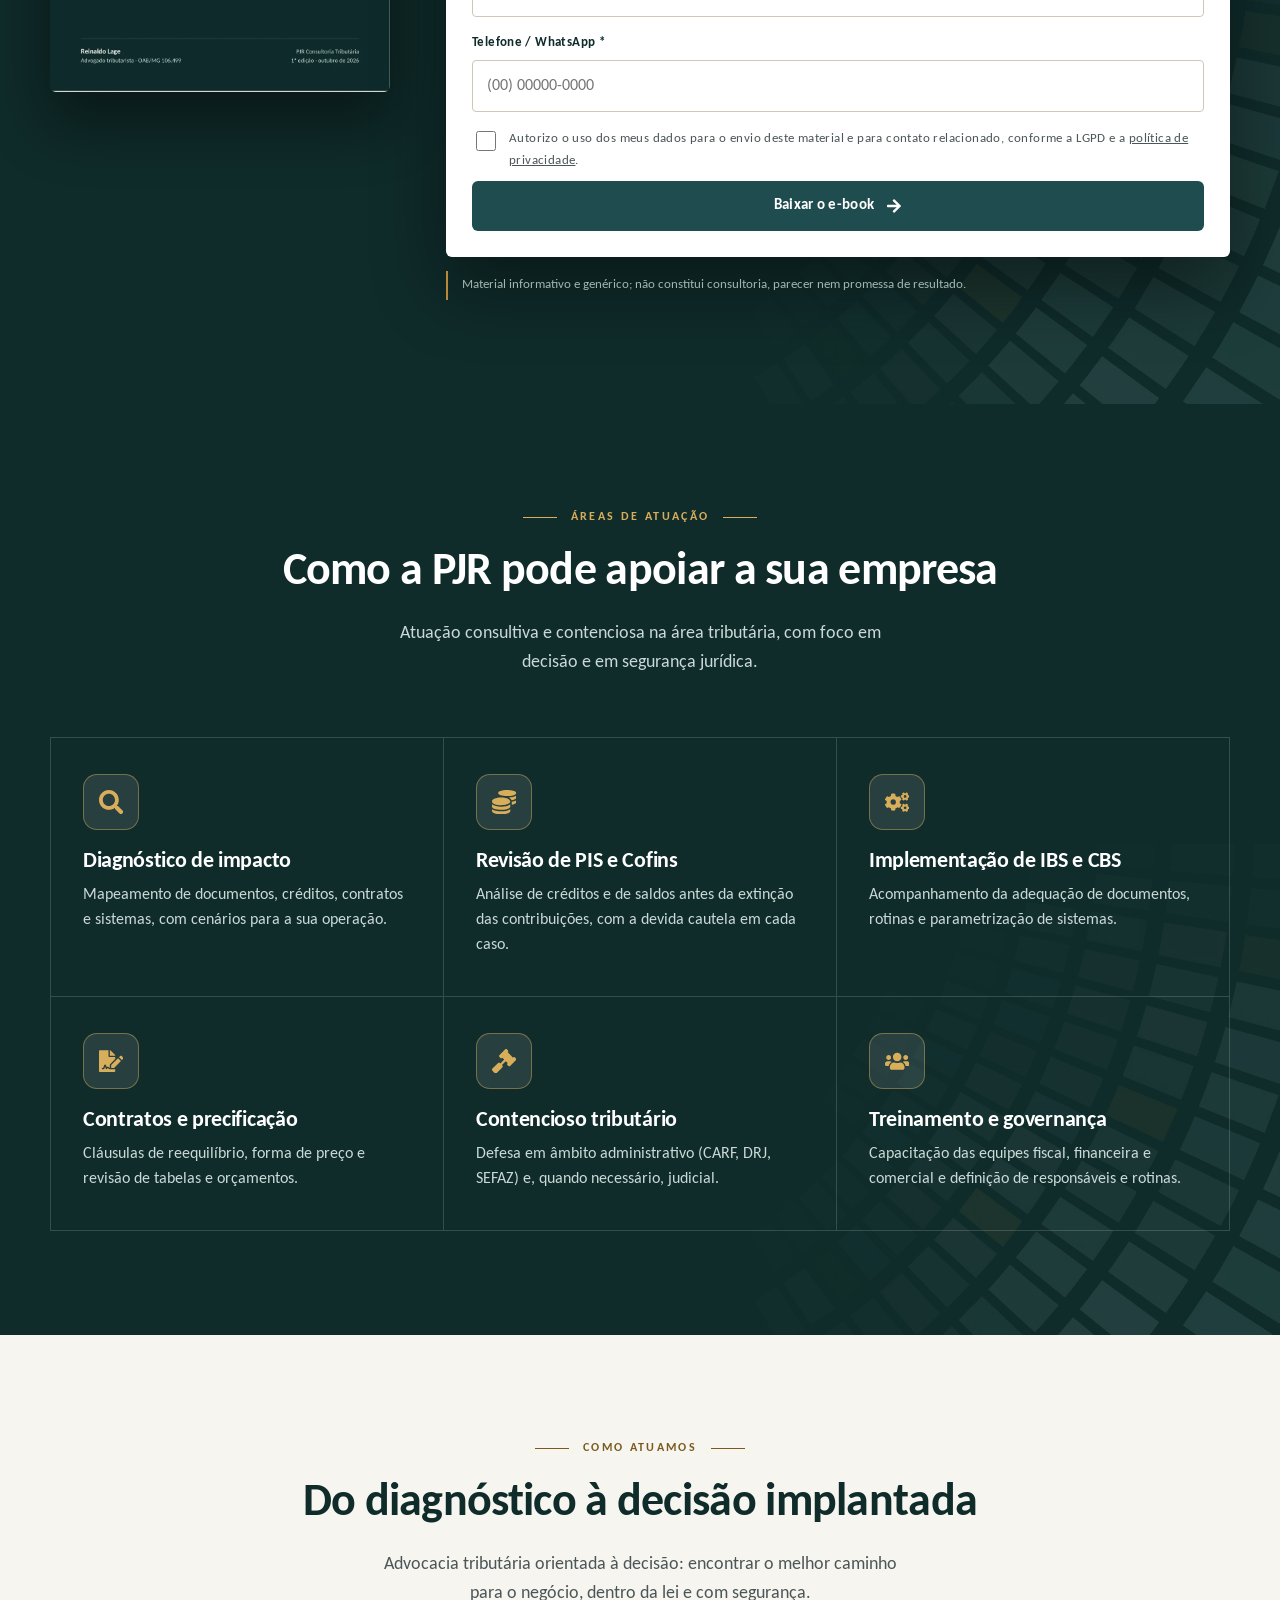
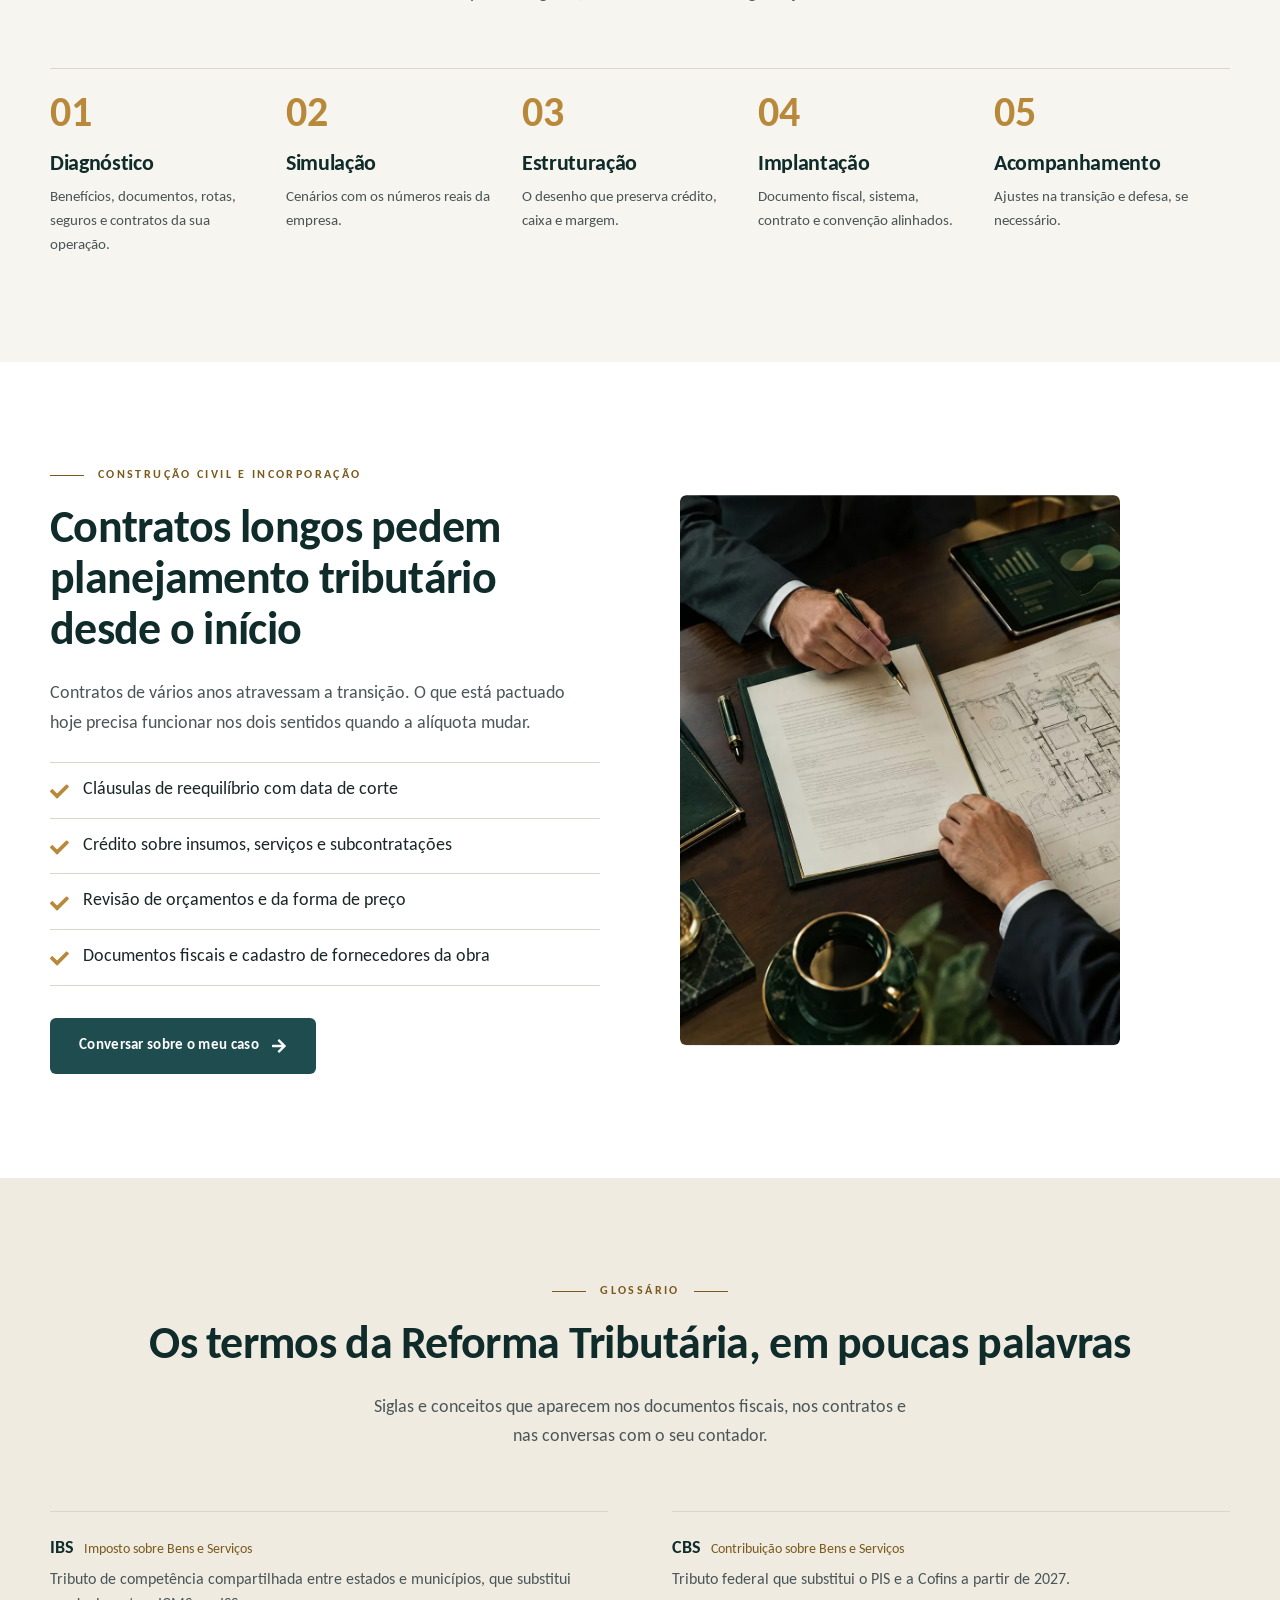
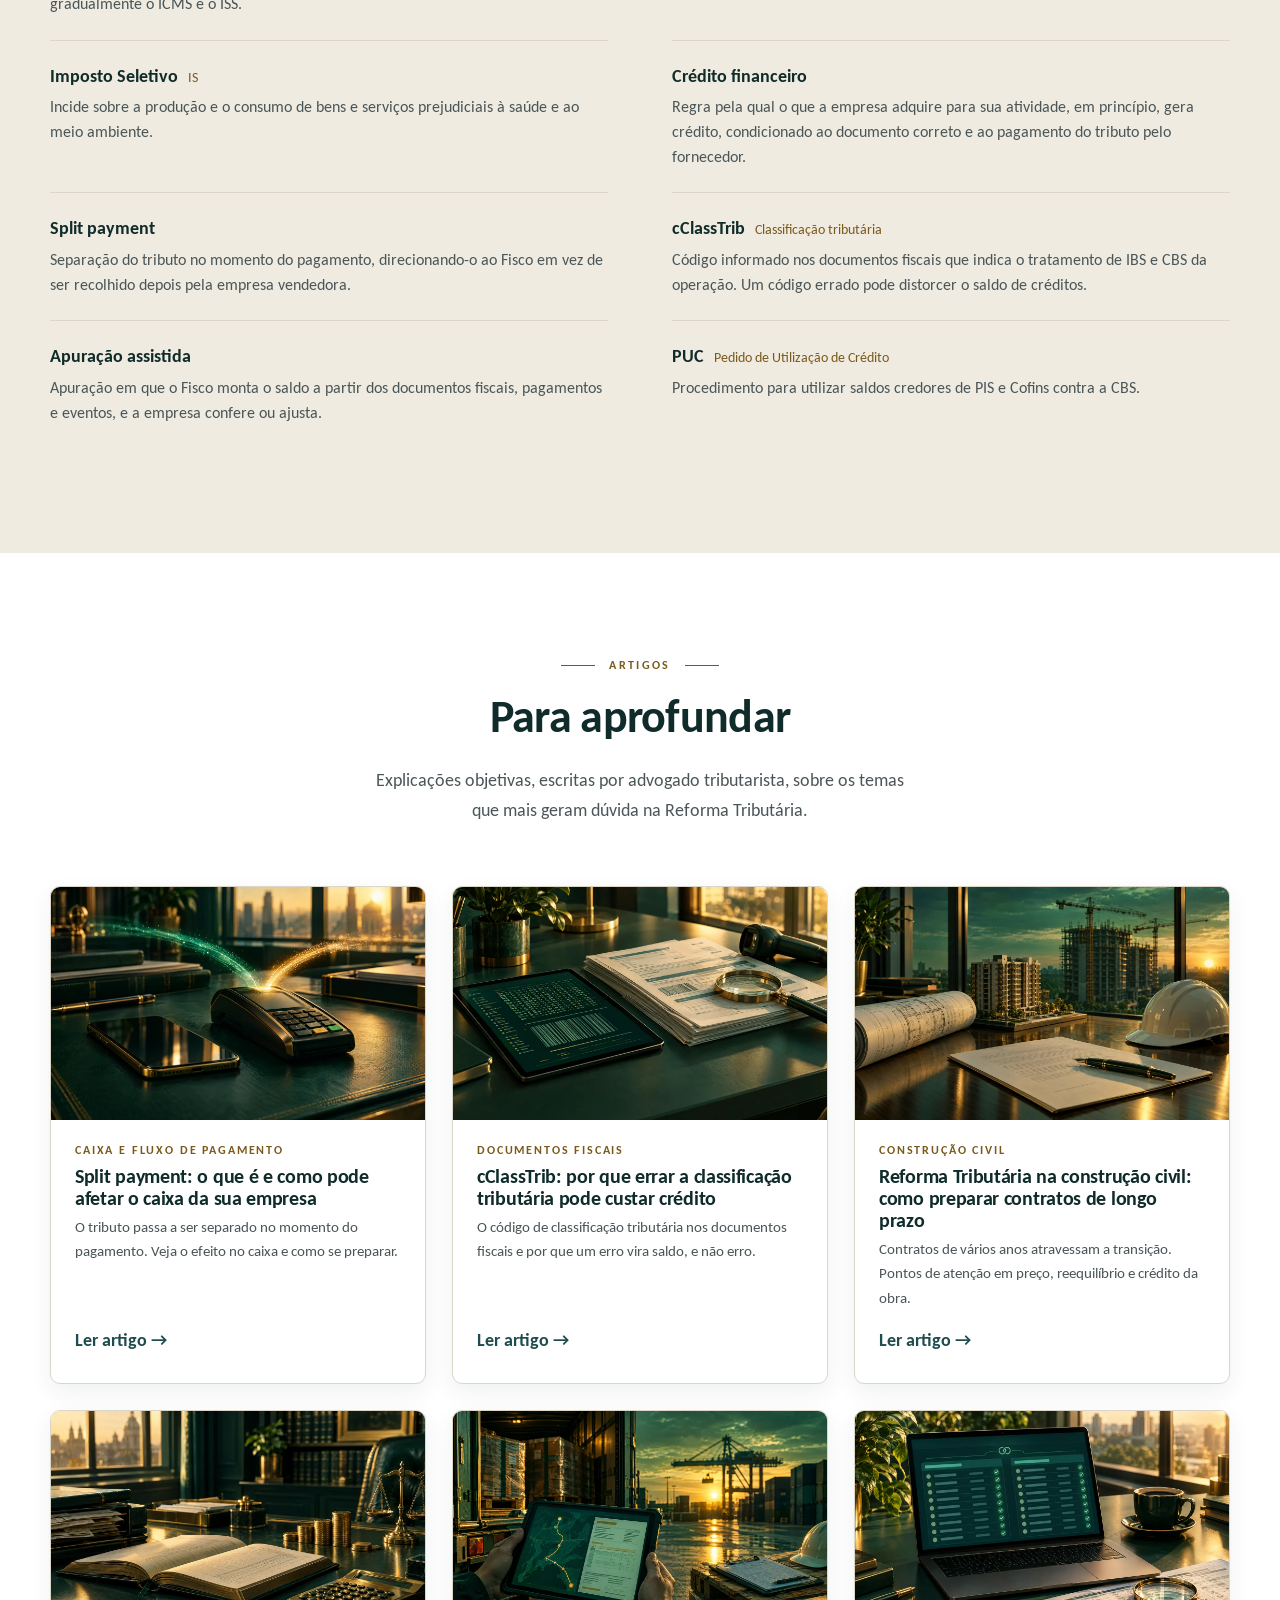
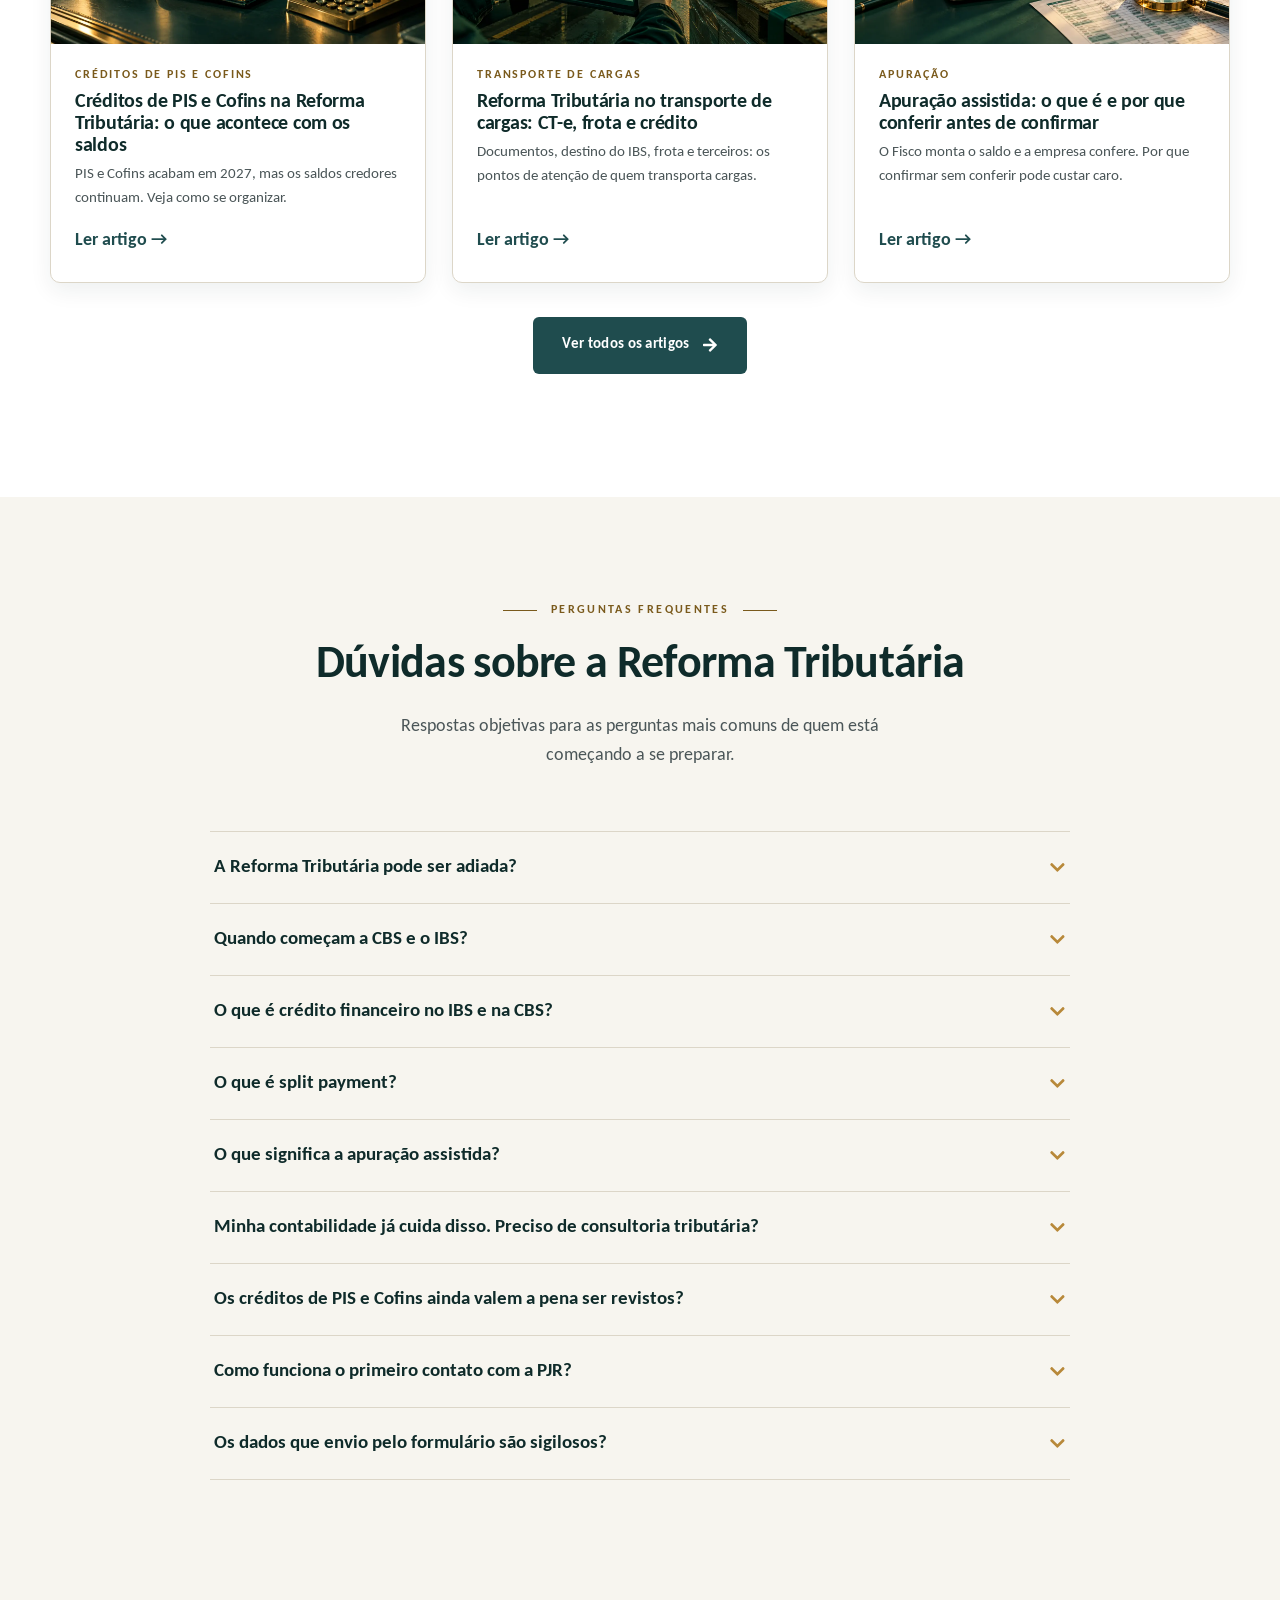
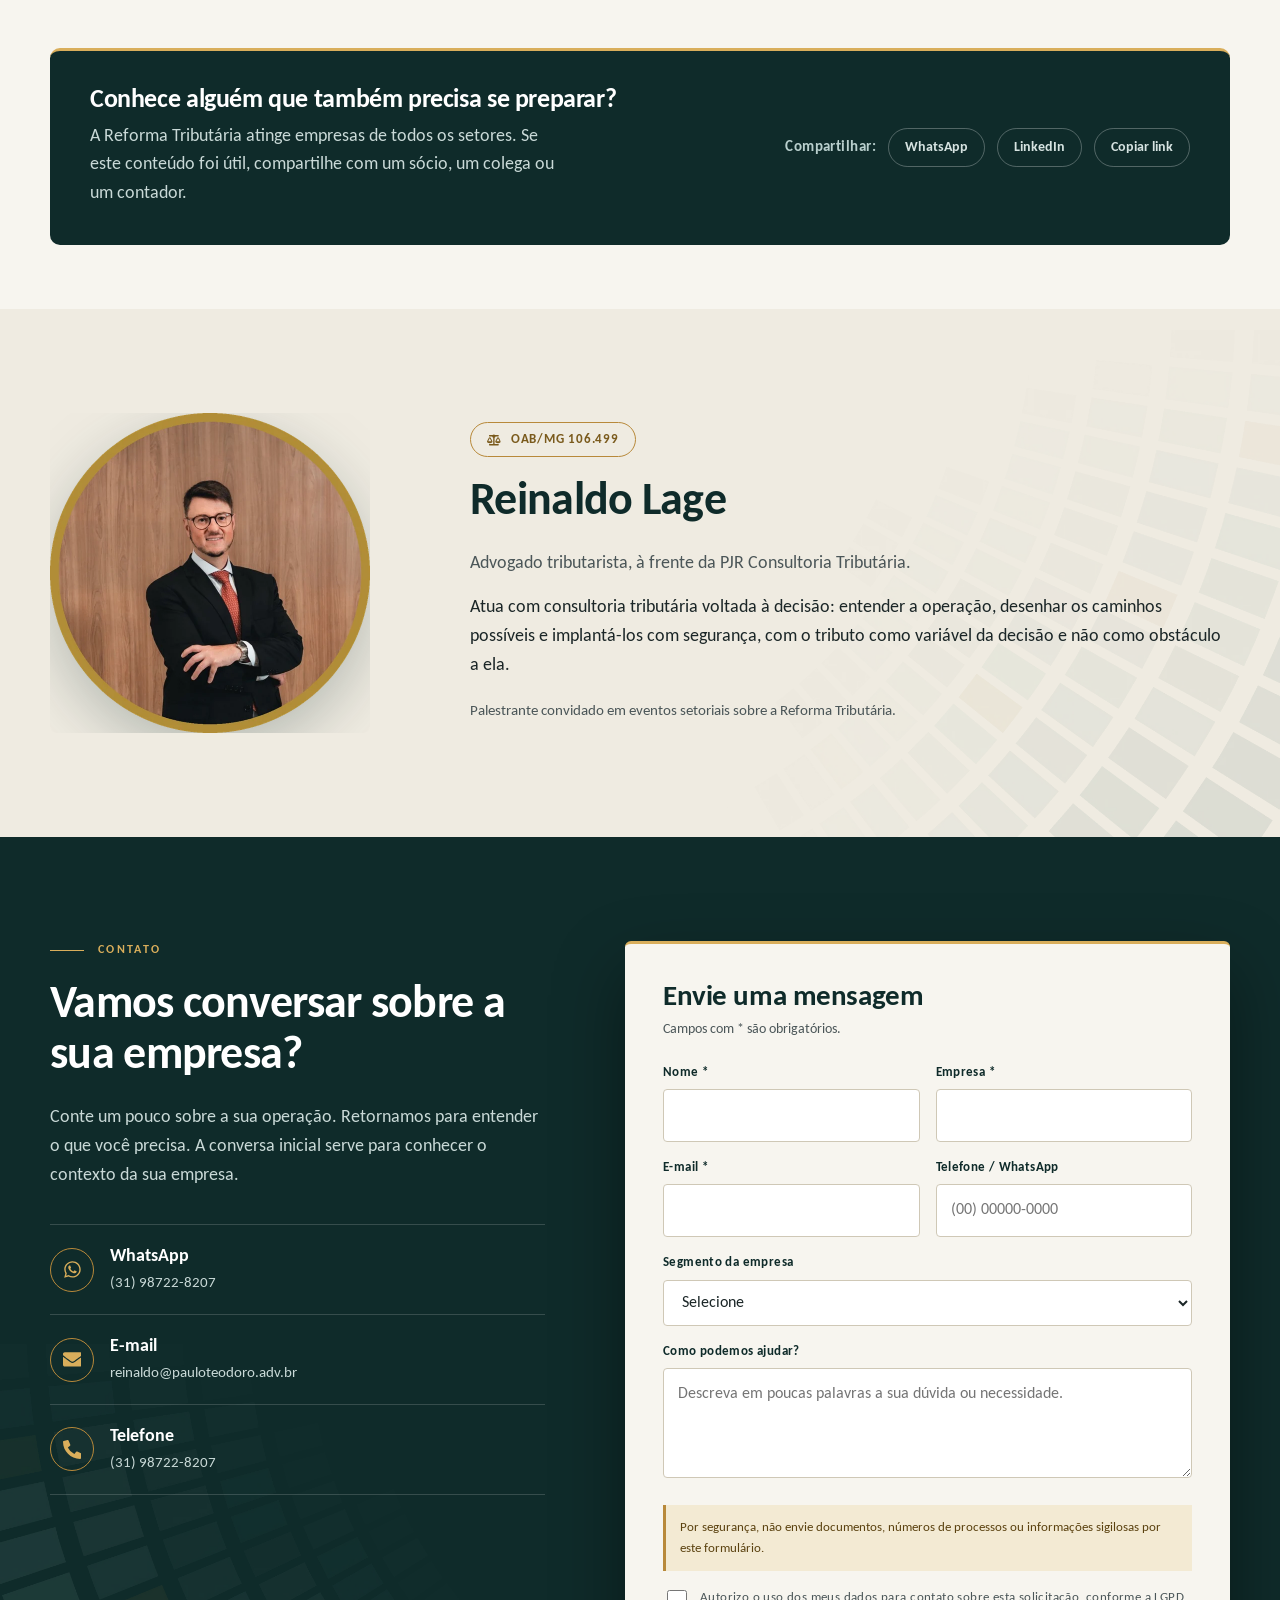
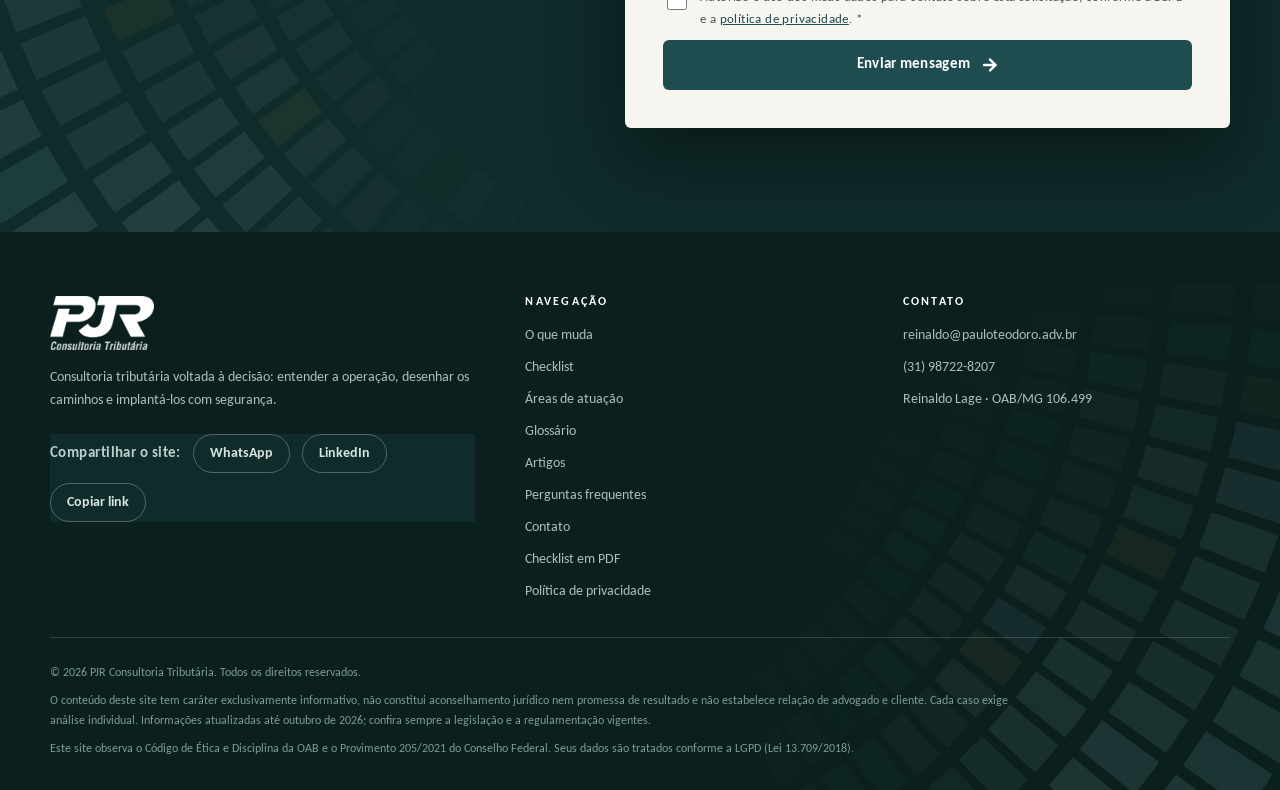
==== commit 40676ae8: "E-book com cadastro de leads e atualização da política de privacidade Co-Authored-By: Claude Sonnet " ====
--- a/index.html
+++ b/index.html
@@ -492,6 +492,21 @@
 @media(max-width:1000px){.steps{grid-template-columns:repeat(2,1fr);row-gap:34px}}
 @media(max-width:560px){.steps{grid-template-columns:1fr}}
 
+
+/* ebook lead */
+#ebook .eb{display:grid;grid-template-columns:minmax(0,340px) minmax(0,1fr);gap:56px;align-items:center}
+#ebook .eb-cover img{width:100%;height:auto;border-radius:6px;box-shadow:0 30px 60px rgba(0,0,0,.45)}
+#ebook h2{color:#fff}#ebook .eb-txt p{color:#C9D9D7}
+#ebook .eb-list{list-style:none;padding:0;margin:0 0 22px;display:grid;gap:8px;color:#E4EEEC}
+#ebook .eb-list li{padding-left:22px;position:relative}
+#ebook .eb-list li::before{content:"";position:absolute;left:0;top:.6em;width:8px;height:8px;border-radius:50%;background:var(--gold-bright)}
+#ebook form.card{padding:26px;background:#fff;color:var(--ink)}
+#ebook form.card h3{margin:0 0 14px}
+#ebook .fields{grid-template-columns:1fr}
+#ebook .eb-ok{display:none;margin-top:16px}
+#ebook .eb-ok.show{display:block}
+#ebook .eb-ok .btn{width:auto}
+@media(max-width:900px){#ebook .eb{grid-template-columns:1fr;gap:34px}#ebook .eb-cover{max-width:300px}}
 /* checklist */
 .cl-wrap{display:grid;grid-template-columns:1.3fr .7fr;gap:36px;align-items:start}
 .cl-card{background:#fff;border:1px solid var(--line);border-radius:var(--r);box-shadow:0 18px 50px rgba(15,43,42,.08);overflow:hidden}
@@ -685,7 +700,7 @@
       <ul>
         <li><a class="link" href="#o-que-muda">O que muda</a></li>
         <li><a class="link" href="#setores">Setores</a></li>
-        <li><a class="link" href="#checklist">Checklist</a></li>
+        <li><a class="link" href="#checklist">Checklist</a></li><li><a class="link" href="#ebook">E-book</a></li>
         <li><a class="link" href="#como-atuamos">Como atuamos</a></li>
         <li><a class="link" href="#glossario">Glossário</a></li>
         <li><a class="link" href="#artigos">Artigos</a></li>
@@ -874,6 +889,31 @@
 </section>
 
 <!-- SERVICOS -->
+<section id="ebook" class="dark gf gf-w br" aria-labelledby="h-ebook">
+  <div class="container eb">
+    <div class="eb-cover"><img src="assets/ebook-capa.webp" width="680" height="962" loading="lazy" alt="Capa do e-book Reforma Tributária na prática: guia de preparação para Indústria e Transporte"></div>
+    <div class="eb-txt">
+      <span class="eyebrow">E-book gratuito</span>
+      <h2 id="h-ebook">Reforma Tributária na prática: guia para Indústria e Transporte</h2>
+      <p>35 páginas com exemplos numéricos, checklists e um plano de 90 dias para organizar documentos, créditos, contratos e caixa.</p>
+      <ul class="eb-list"><li>Da nota fiscal ao caixa: classificação, apuração assistida e fornecedores</li><li>Transporte de cargas e indústria: o que muda em cada operação</li><li>Contratos, preço, split payment e plano de 90 dias</li></ul>
+      <form class="card" id="ebform" novalidate>
+        <h3>Receba o e-book</h3>
+        <div class="fields">
+          <div><label for="eb-nome">Nome *</label><input id="eb-nome" name="nome" autocomplete="name" required></div>
+          <div><label for="eb-email">E-mail *</label><input id="eb-email" name="email" type="email" autocomplete="email" required></div>
+          <div><label for="eb-tel">Telefone / WhatsApp *</label><input id="eb-tel" name="tel" type="tel" autocomplete="tel" placeholder="(00) 00000-0000" required></div>
+          <div class="consent"><input type="checkbox" id="eb-lgpd" required><label for="eb-lgpd" style="font-weight:400;color:var(--ink-soft);margin:0;font-size:.84rem">Autorizo o uso dos meus dados para o envio deste material e para contato relacionado, conforme a LGPD e a <a href="privacidade.html">política de privacidade</a>.</label></div>
+        </div>
+        <button class="btn btn-primary" type="submit">Baixar o e-book <svg class="icon"><use href="#i-arrow"/></svg></button>
+        <div class="msg" id="eb-msg" role="status"></div>
+        <div class="eb-ok" id="eb-ok"><p style="color:var(--green);font-weight:600;margin:0 0 10px">Cadastro recebido. Obrigado!</p><a class="btn btn-primary" href="ebook-reforma-tributaria-industria-transporte-PJR.pdf" download id="eb-dl"><svg class="icon"><use href="#i-print"/></svg>Baixar o PDF</a></div>
+      </form>
+      <p class="note" style="margin-top:14px;color:#9FB5B3">Material informativo e genérico; não constitui consultoria, parecer nem promessa de resultado.</p>
+    </div>
+  </div>
+</section>
+
 <section id="servicos" class="dark gf gf-w br">
   <div class="container">
     <div class="head center rv">
@@ -1178,6 +1218,22 @@
     document.getElementById("tl2-today-l").textContent="Hoje · "+m[d.getMonth()]+"/"+d.getFullYear();
   })();
 
+  // e-book (captação de cadastro)
+  var EBOOK_ENDPOINT = ""; // URL do Apps Script (Planilha Google); ver LEIA-ME
+  var ef=document.getElementById("ebform");
+  if(ef){ ef.addEventListener("submit", function(ev){
+    ev.preventDefault();
+    var m=document.getElementById("eb-msg"), nome=ef.nome.value.trim(), mail=ef.email.value.trim(), tel=ef.tel.value.replace(/\D/g,"");
+    function err(t){ m.className="msg show"; m.textContent=t; }
+    if(!nome||!/^\S+@\S+\.\S+$/.test(mail)||tel.length<10){ err("Preencha nome, um e-mail válido e telefone com DDD."); return; }
+    if(!ef.querySelector("#eb-lgpd").checked){ err("É necessário autorizar o uso dos dados."); return; }
+    var btn=ef.querySelector("button[type=submit]"); btn.disabled=true;
+    function ok(){ m.className="msg"; btn.style.display="none"; var o=document.getElementById("eb-ok"); o.className="eb-ok show"; o.querySelector("a").focus(); }
+    if(!EBOOK_ENDPOINT){ ok(); return; }
+    var fd=new URLSearchParams({nome:nome,email:mail,telefone:ef.tel.value.trim(),origem:location.href,consentimento:"sim",data:new Date().toISOString()});
+    fetch(EBOOK_ENDPOINT,{method:"POST",mode:"no-cors",body:fd}).then(ok).catch(function(){ btn.disabled=false; err("Não foi possível concluir agora. Tente novamente em instantes."); });
+  }); }
+
   // formulário
   var f = document.getElementById("form"), ok = document.getElementById("msgok");
   function shake(){ if(motion && f.animate) f.animate([{transform:"translateX(0)"},{transform:"translateX(-6px)"},{transform:"translateX(6px)"},{transform:"translateX(-4px)"},{transform:"translateX(0)"}],{duration:320,easing:"ease-out"}); }
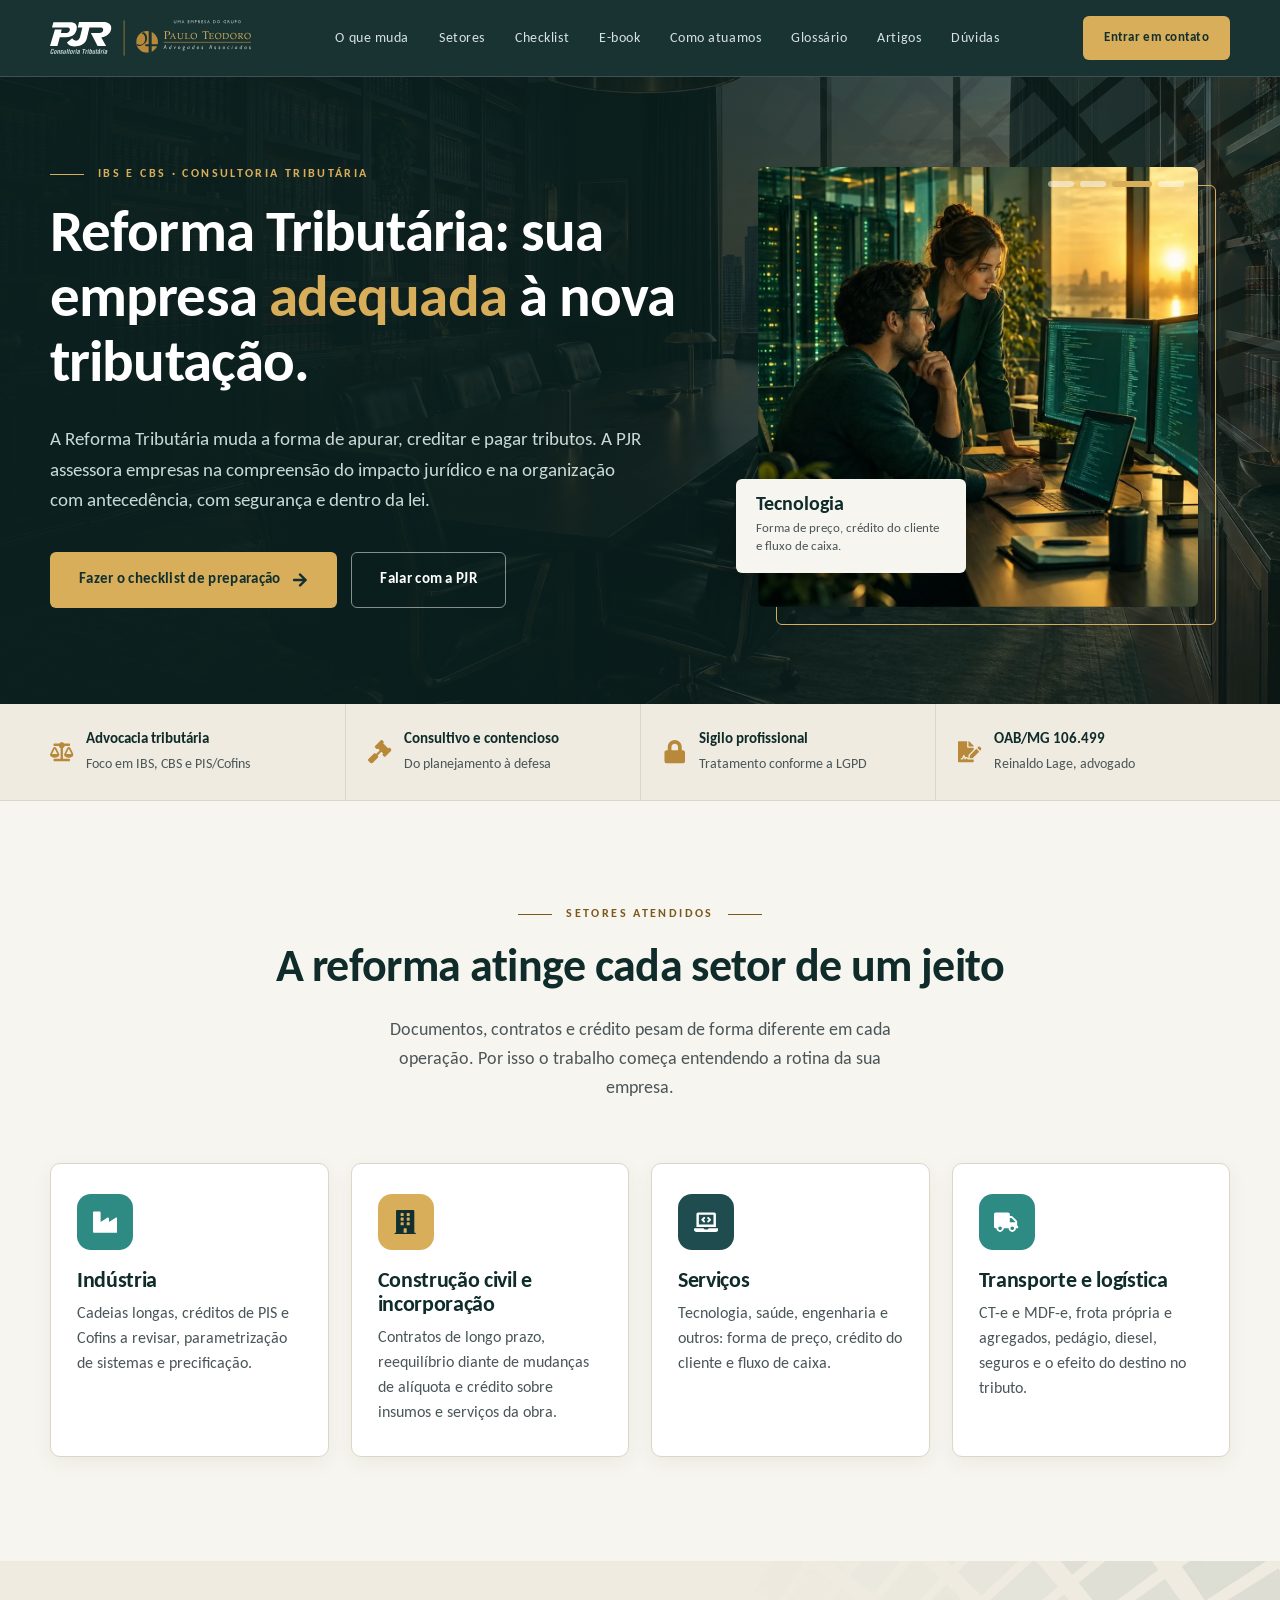
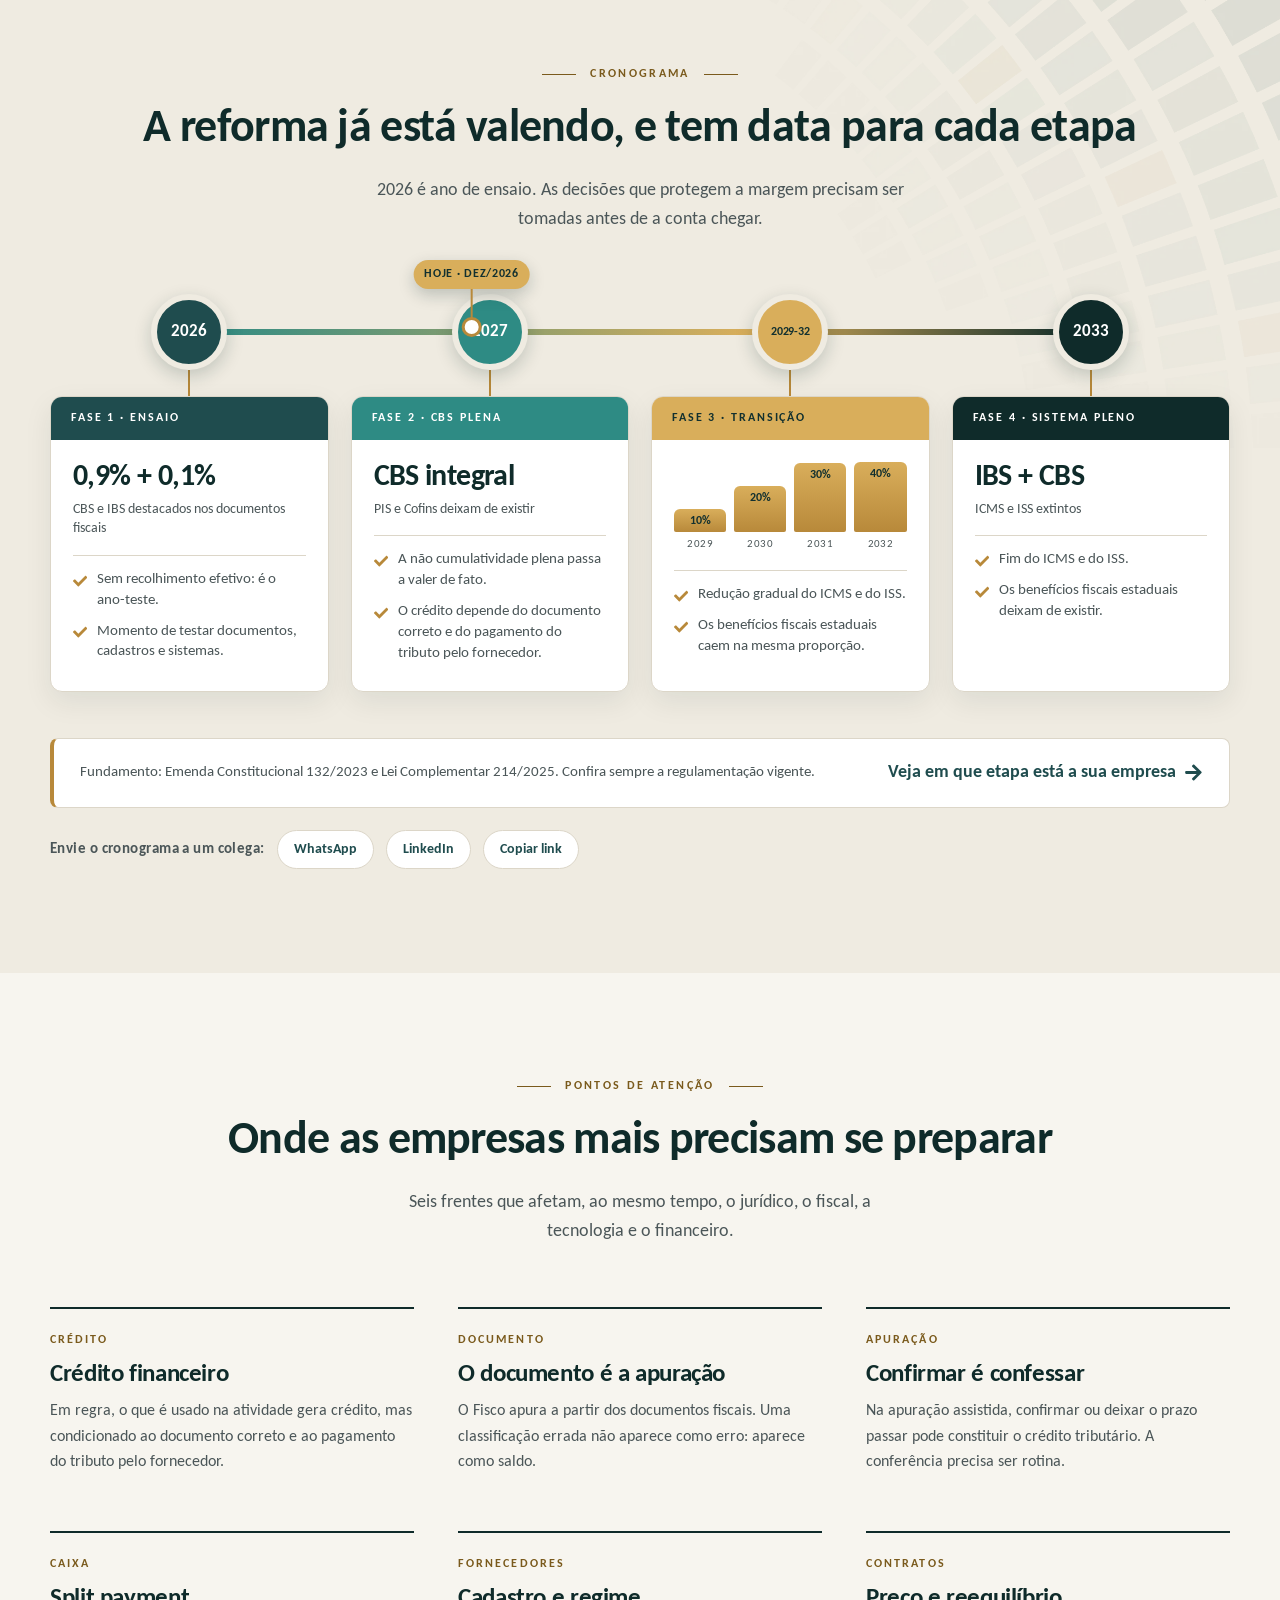
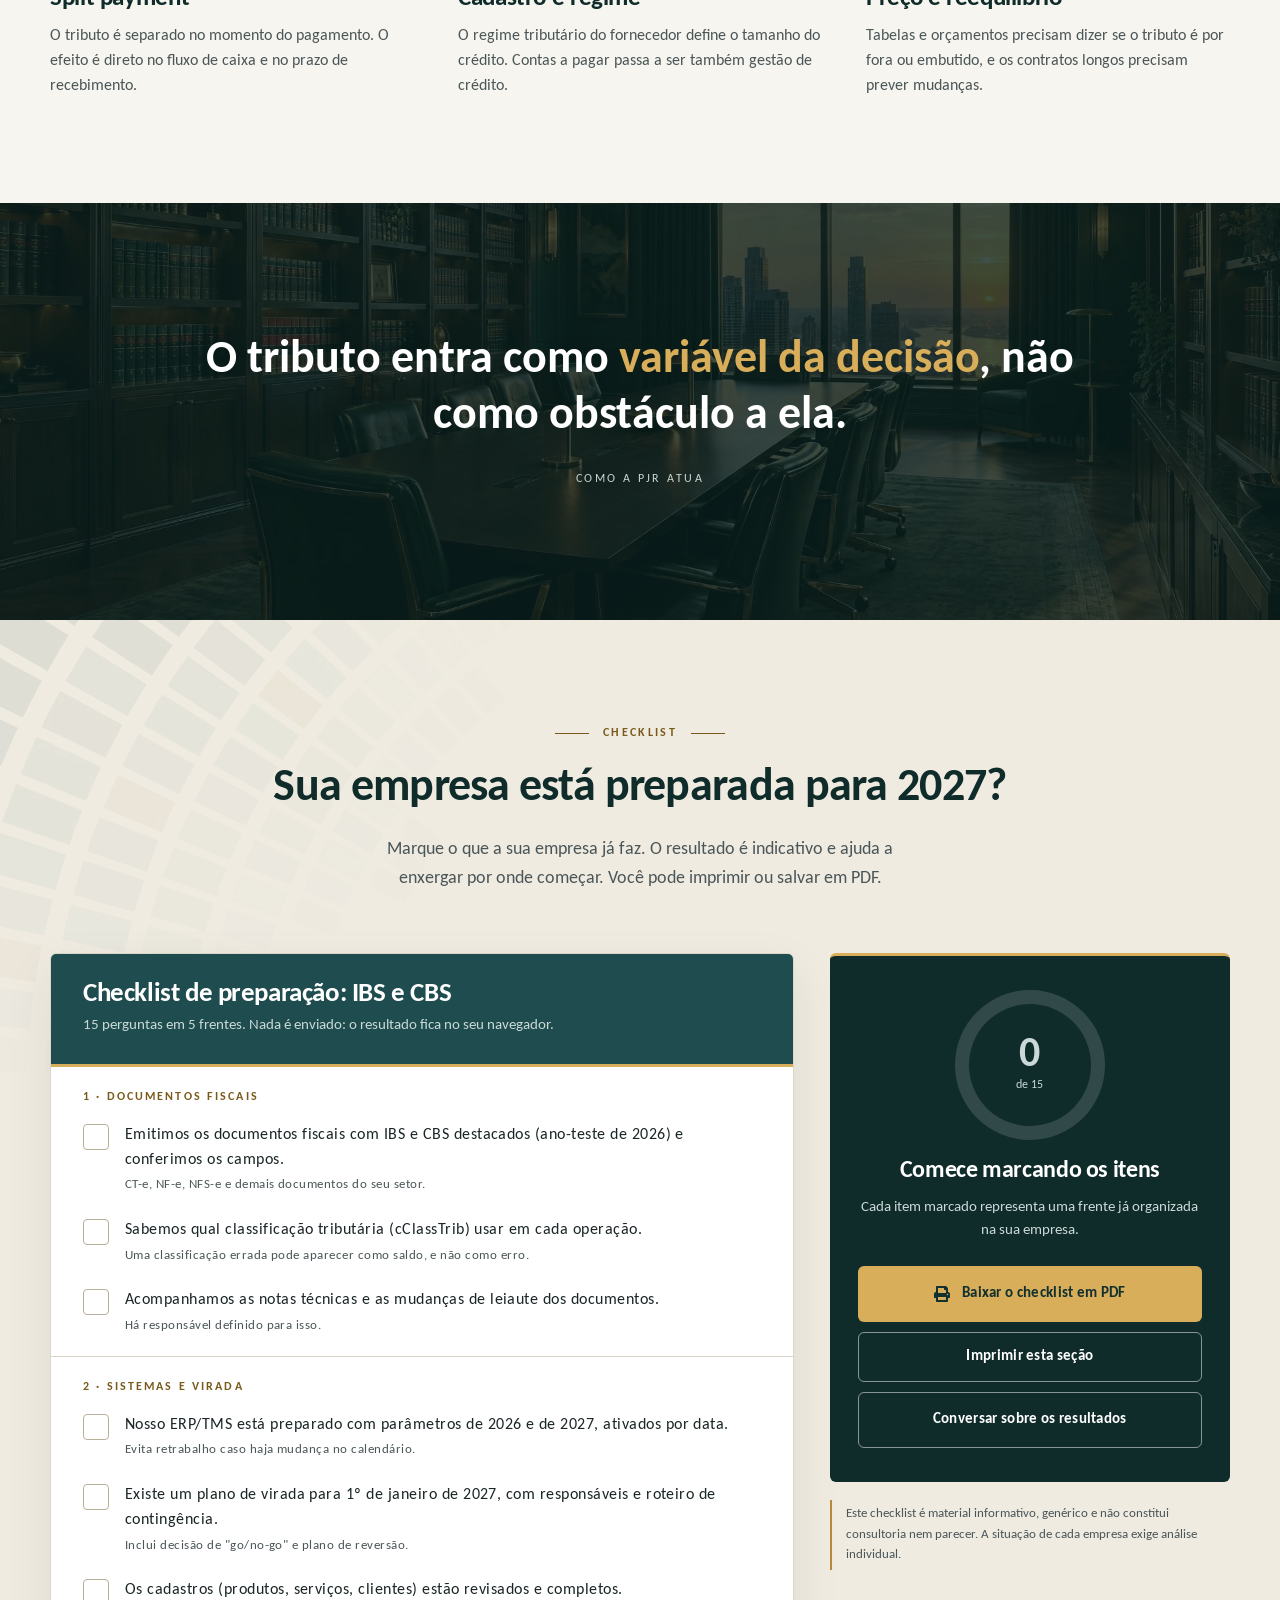
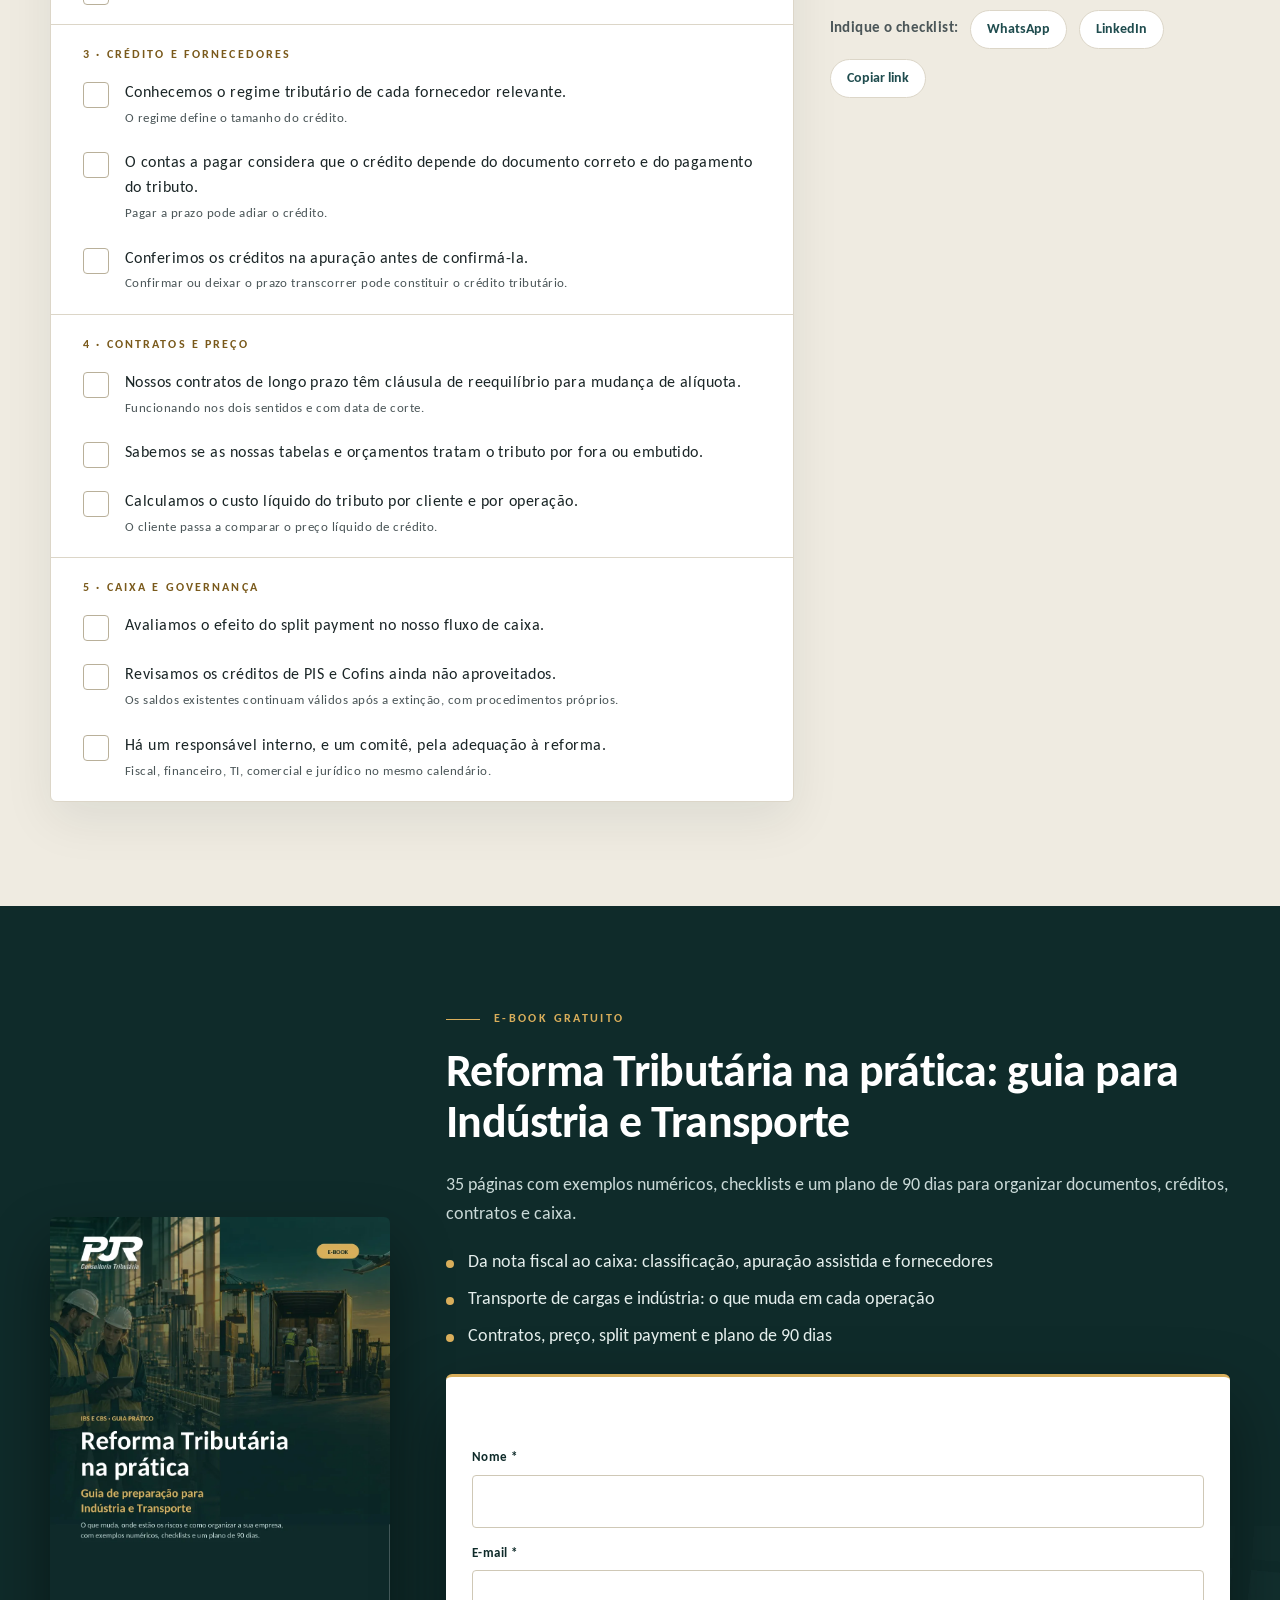
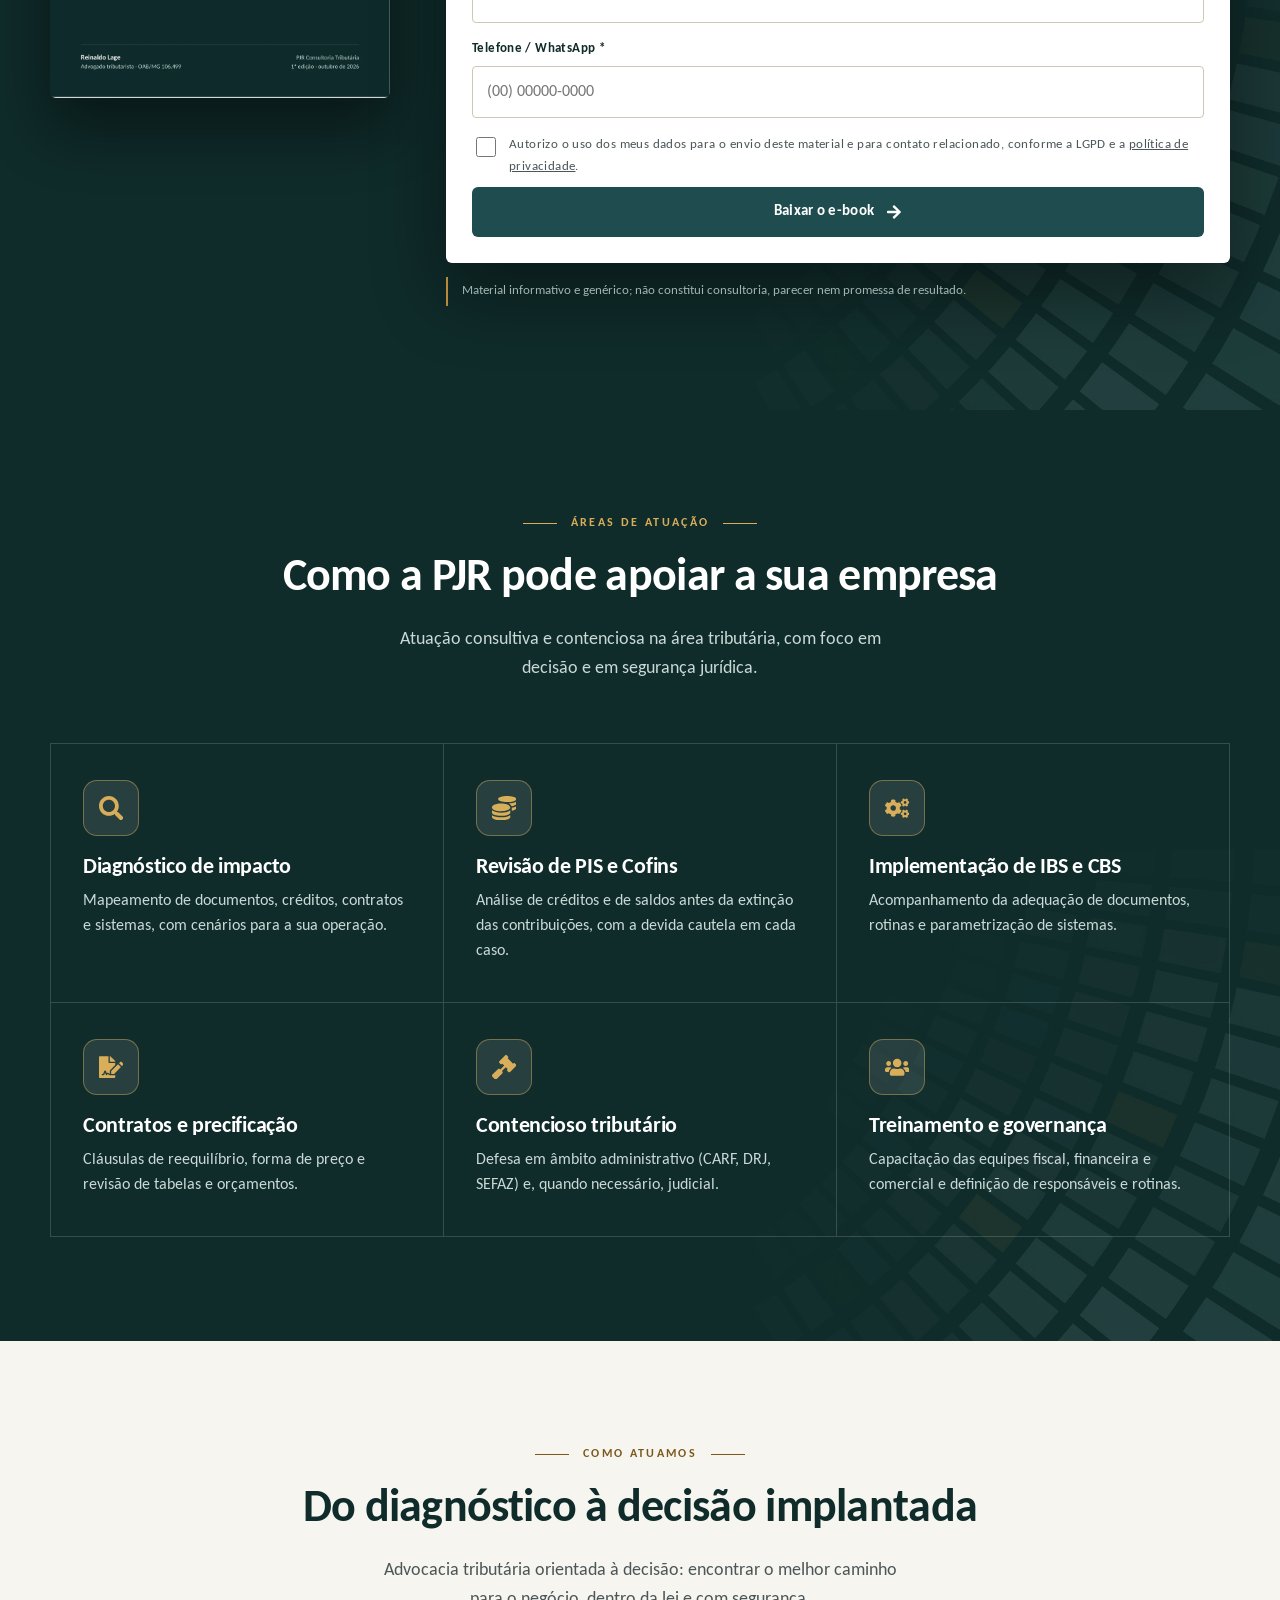
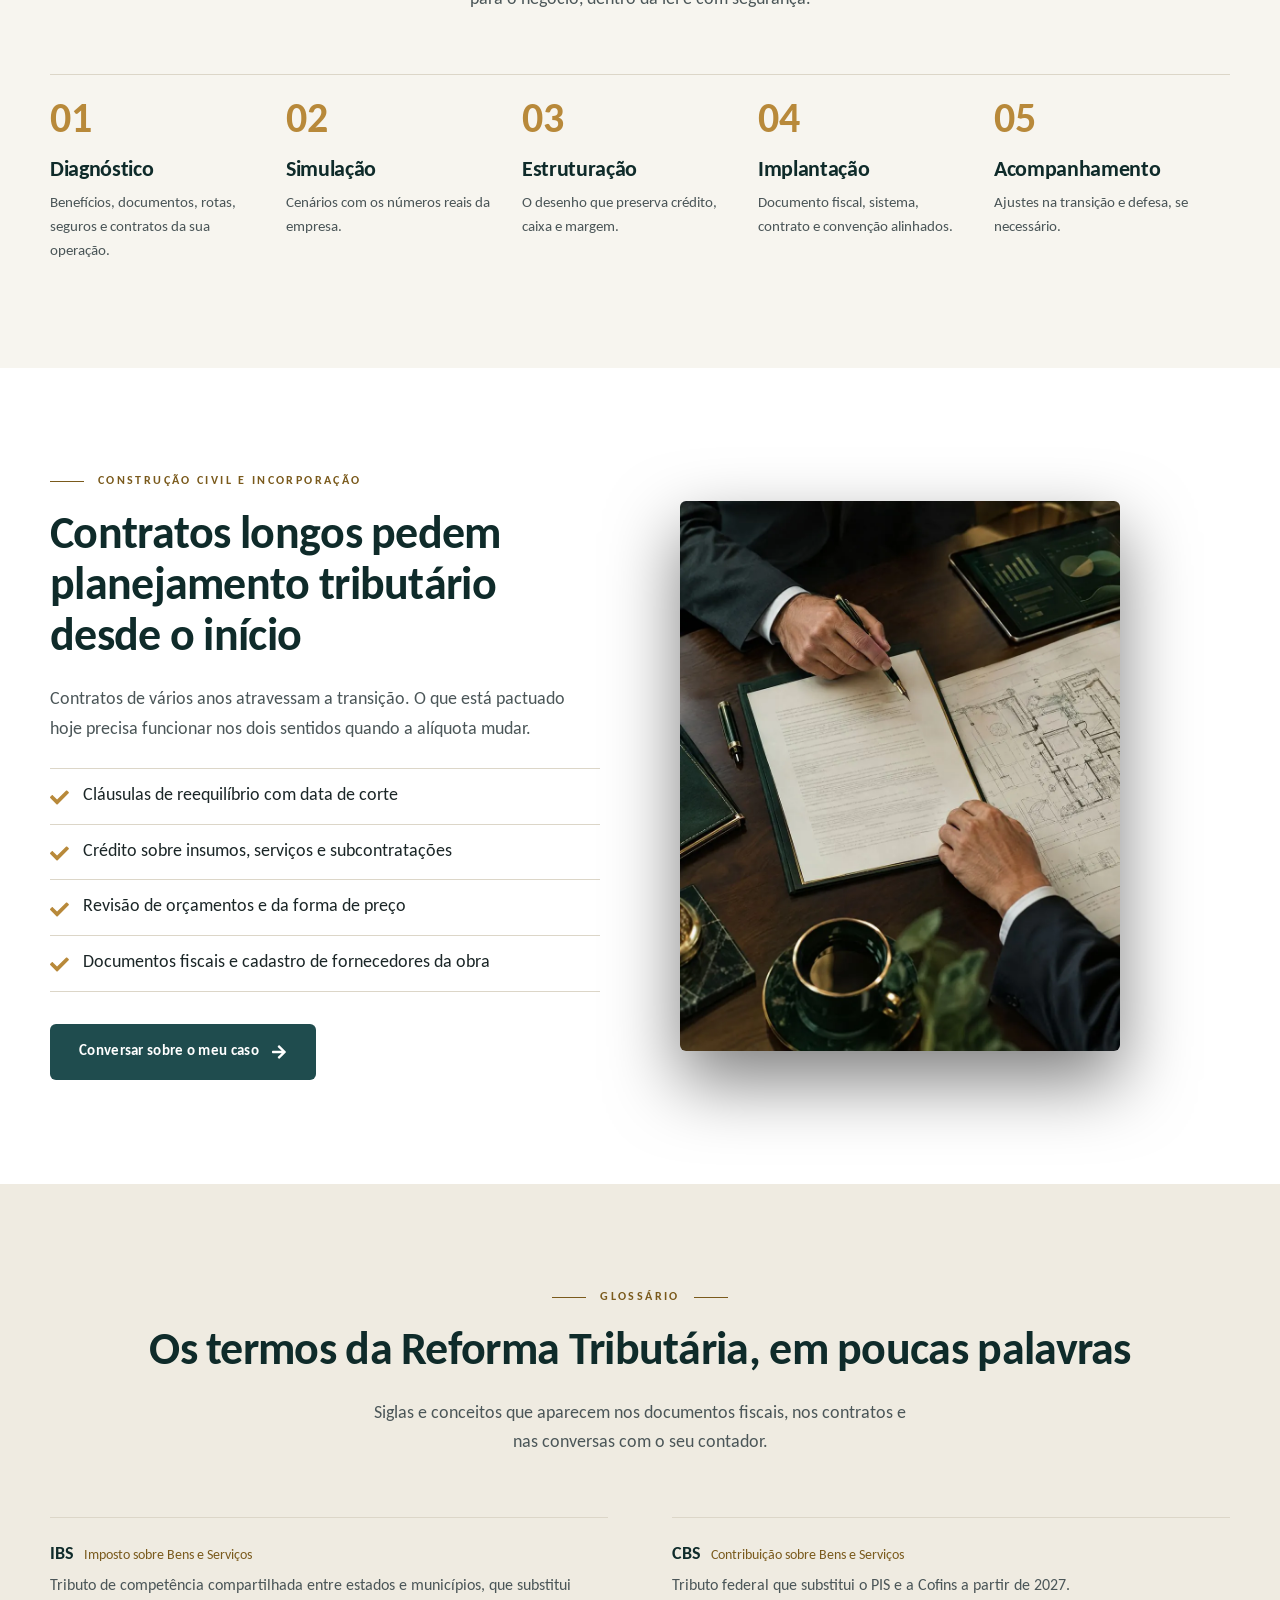
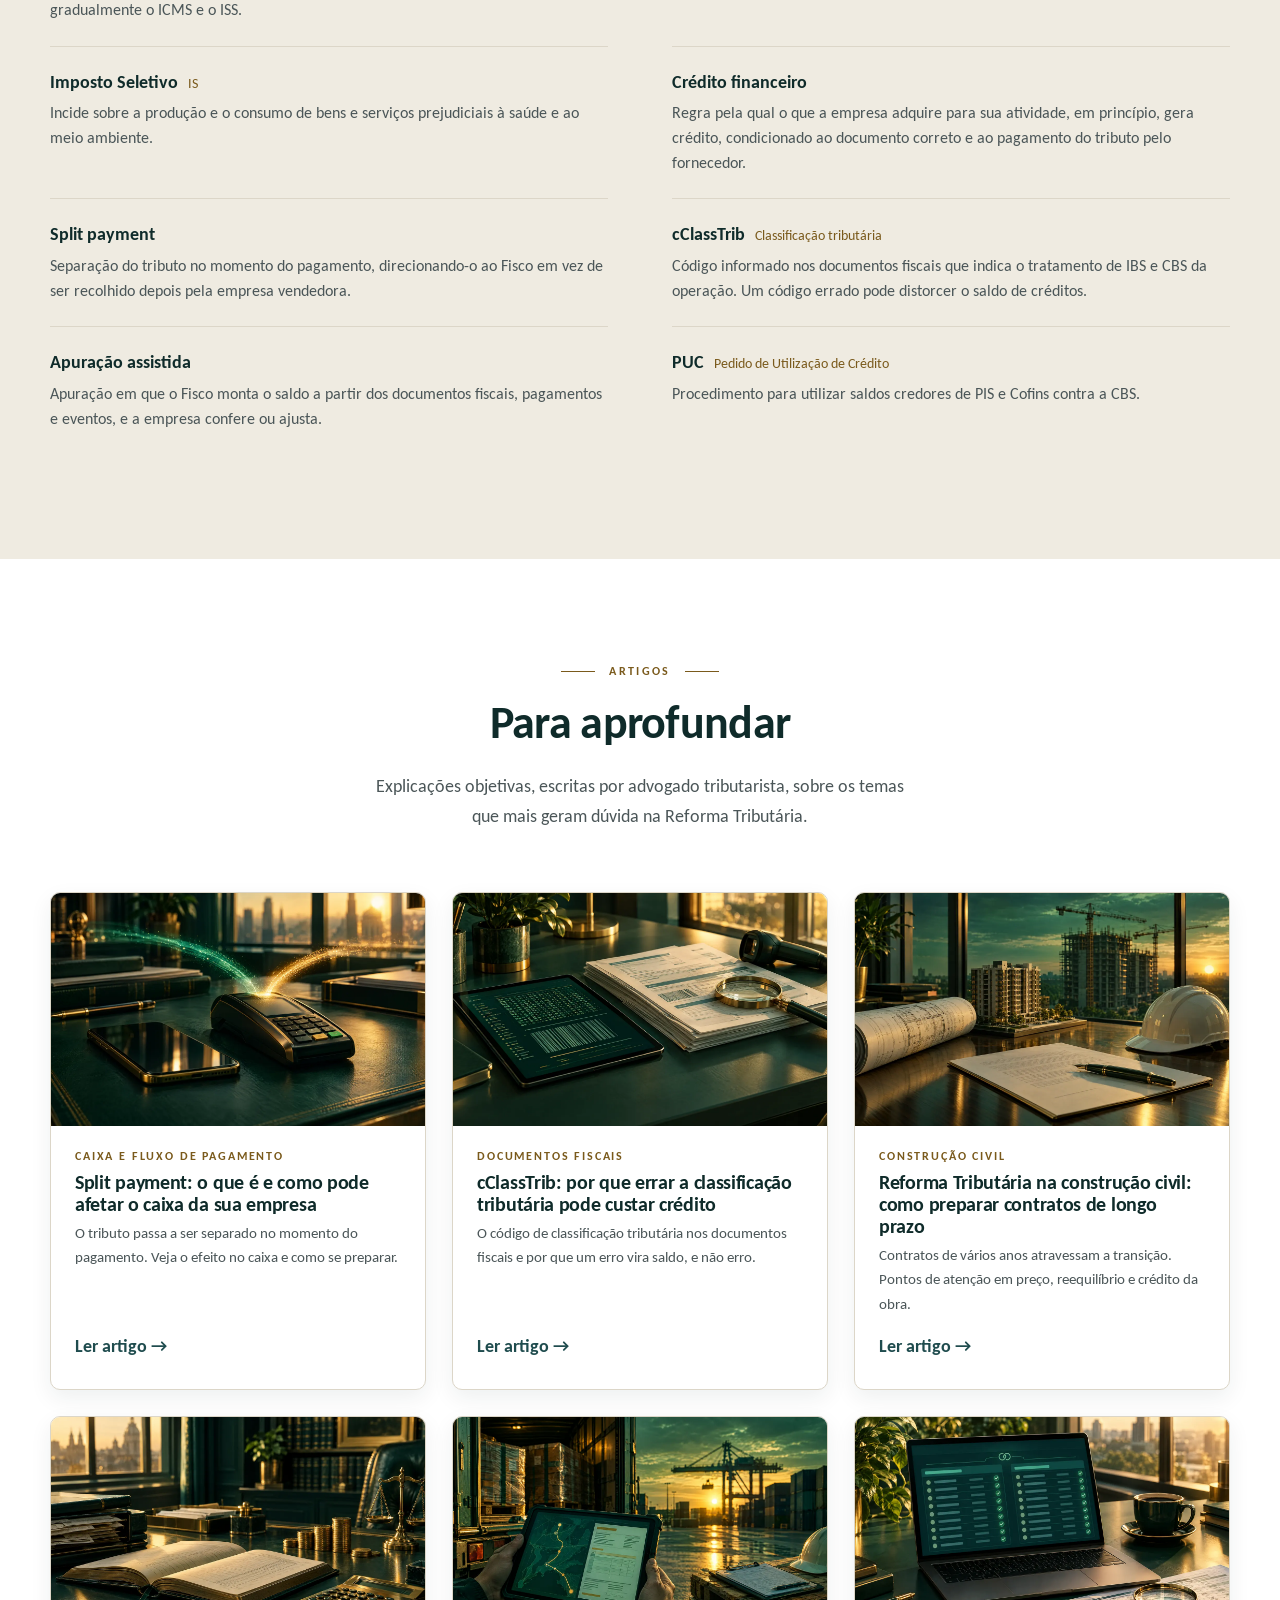
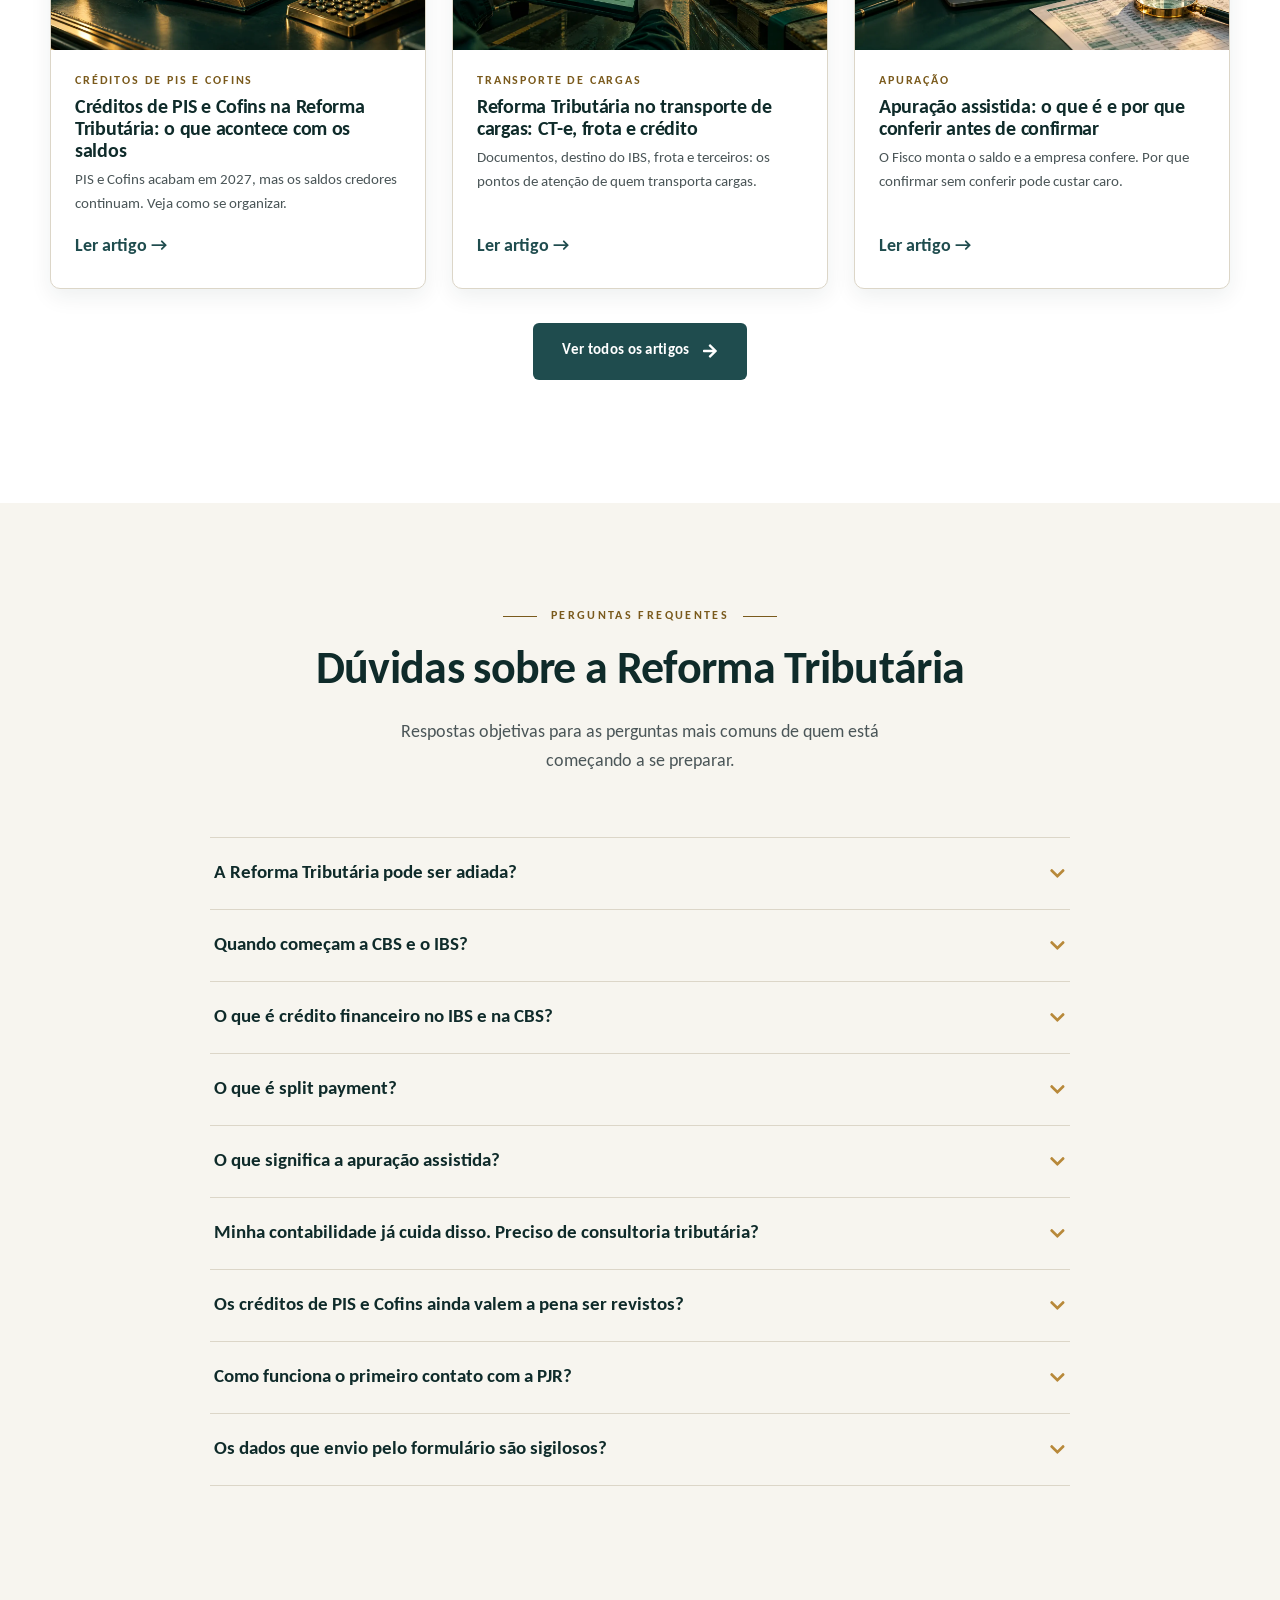
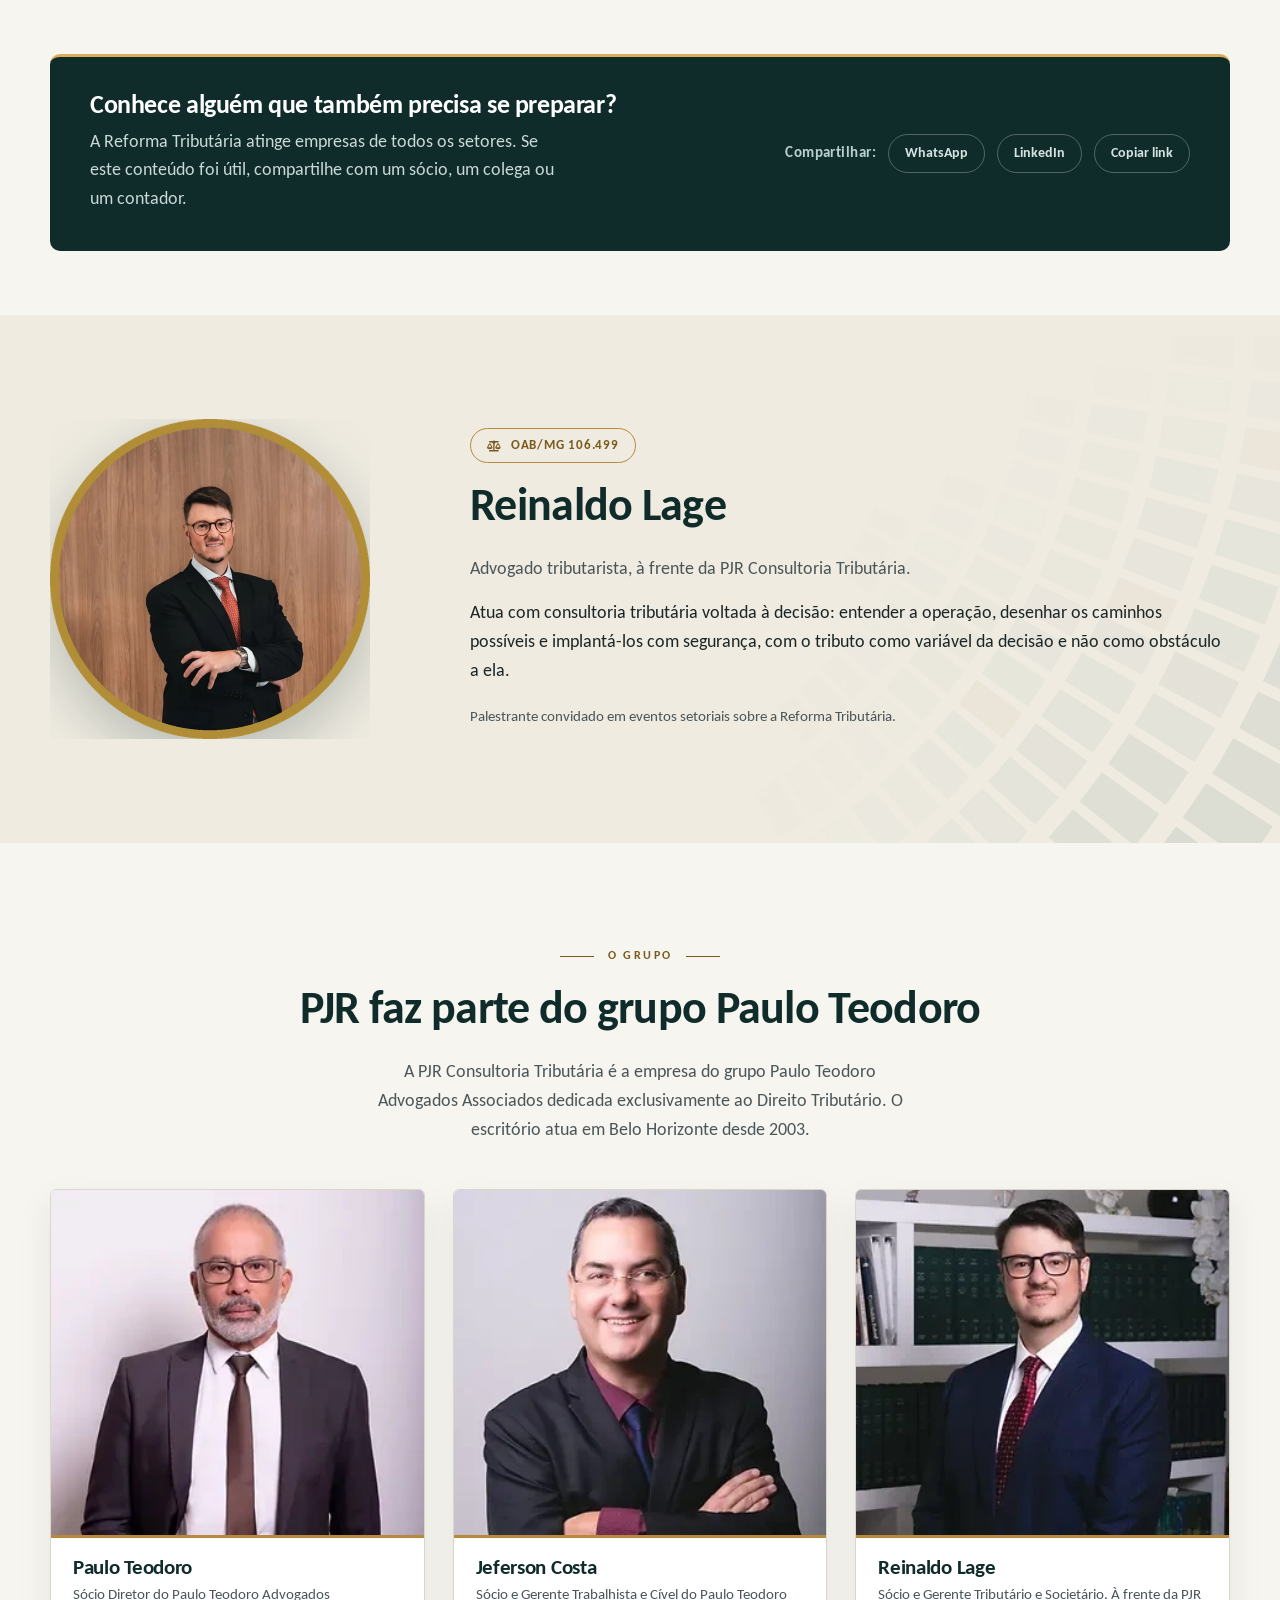
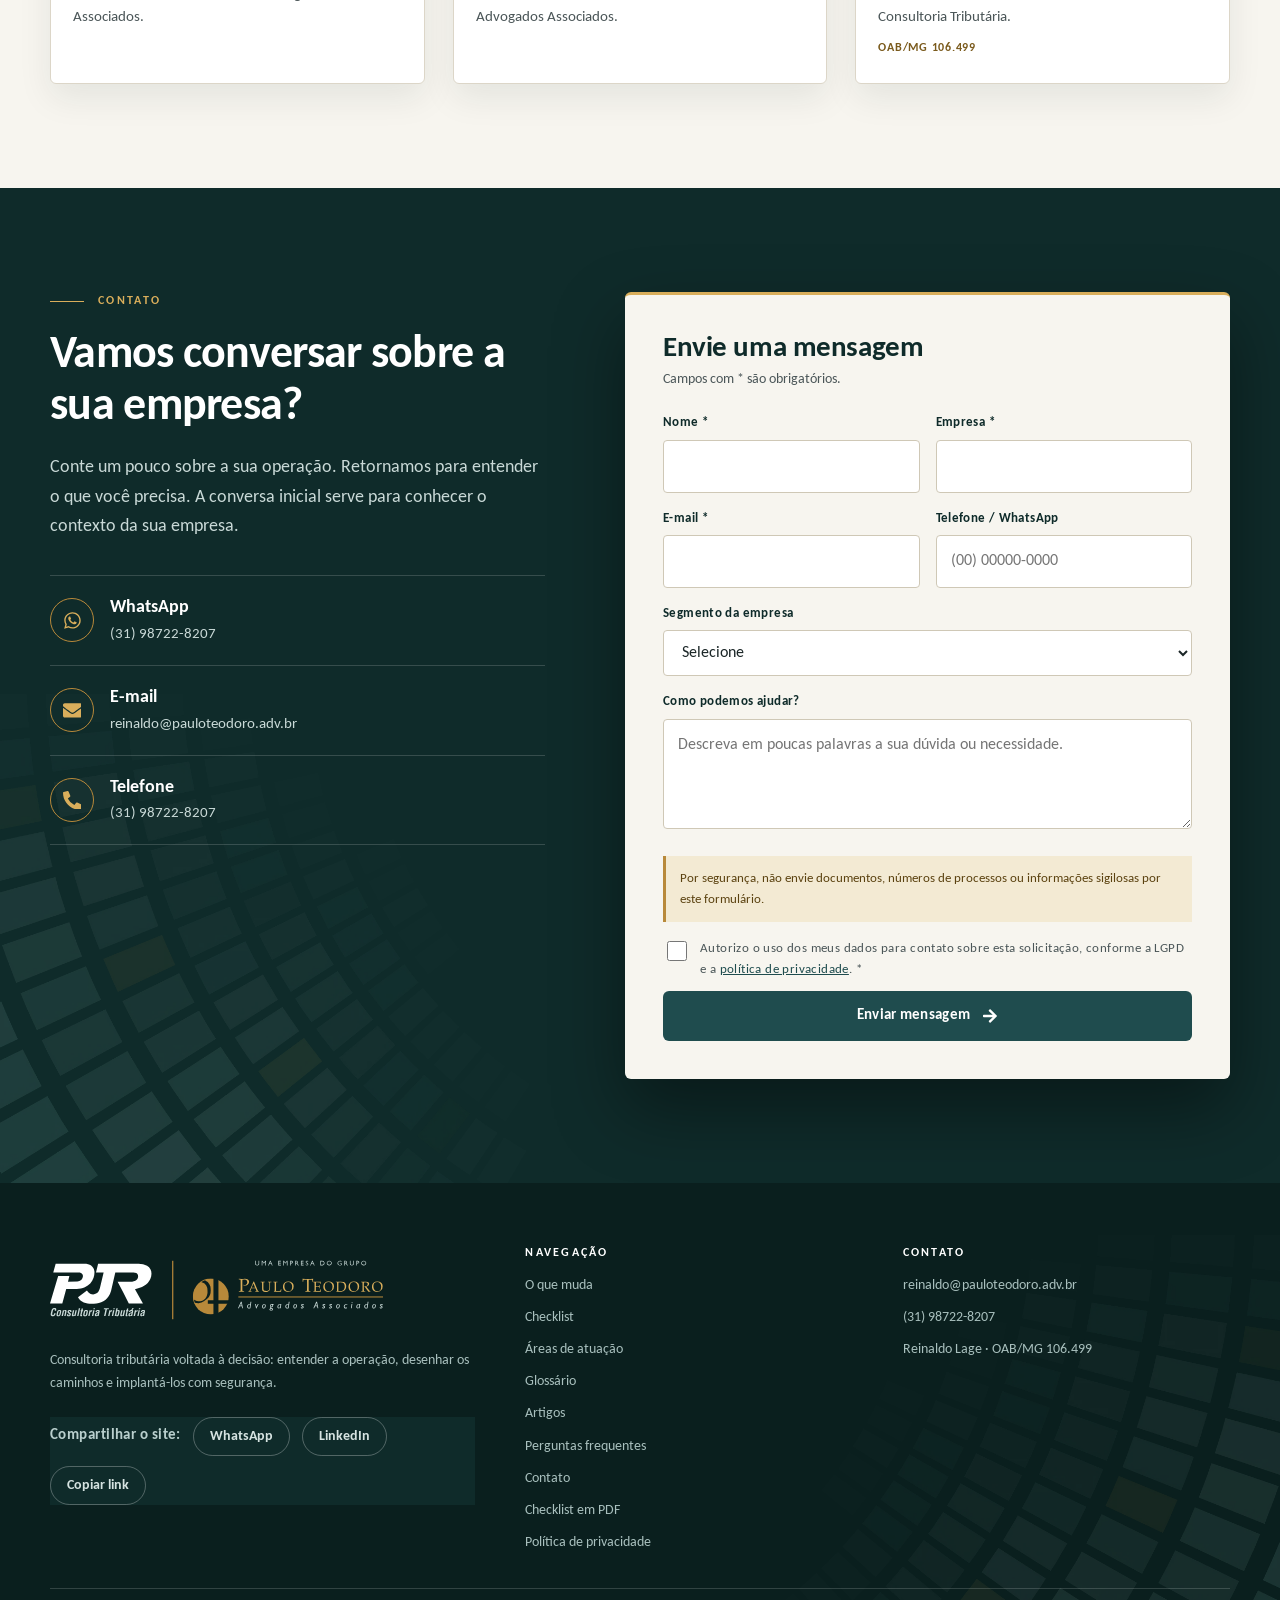
==== commit 557bb4e4: "Selo do grupo Paulo Teodoro nos logos e seção dos sócios Co-Authored-By: Claude Sonnet 5.5 <noreply@" ====
--- a/index.html
+++ b/index.html
@@ -353,7 +353,7 @@
 header.site{transition:box-shadow .25s;position:sticky;top:0;z-index:50;background:rgba(15,43,42,.96);backdrop-filter:blur(10px);border-bottom:1px solid var(--line-dark)}
 header.site.scrolled{box-shadow:0 10px 30px rgba(0,0,0,.28)}
 .nav{display:flex;align-items:center;justify-content:space-between;gap:24px;padding:12px 0}
-.nav img{height:46px;width:auto}
+.nav img{height:52px;width:auto;max-width:62vw}
 .nav ul{display:flex;gap:30px;list-style:none;margin:0;padding:0}
 .nav a.link{color:#D6E3E1;text-decoration:none;font-size:.88rem;font-weight:500;letter-spacing:.04em;padding:6px 0;border-bottom:1px solid transparent}
 .nav a.link:hover{color:#fff;border-color:var(--gold-bright)}
@@ -598,6 +598,13 @@
 .faq .ans p:last-child{margin:0}
 
 /* about */
+.socios{display:grid;grid-template-columns:repeat(3,1fr);gap:28px;margin-top:44px}
+.socio{background:#fff;border:1px solid var(--line);border-radius:var(--r);overflow:hidden;box-shadow:0 14px 34px rgba(15,43,42,.08)}
+.socio img{width:100%;aspect-ratio:302/279;object-fit:cover;display:block}
+.socio div{padding:20px 22px 24px;border-top:3px solid var(--gold)}
+.socio h3{font-size:1.3rem;margin:0 0 4px}.socio p{margin:0;color:var(--ink-soft);font-size:.95rem;line-height:1.45}
+.socio small{display:block;margin-top:10px;color:var(--gold-ink);font-weight:600;font-size:.78rem;letter-spacing:.06em}
+@media(max-width:820px){.socios{grid-template-columns:1fr;max-width:420px;margin-inline:auto}}
 .about{display:grid;grid-template-columns:340px 1fr;gap:80px;align-items:center}
 .about .frame{margin:0 20px 0 0;max-width:340px}
 .about .frame::before{display:none}
@@ -635,7 +642,7 @@
 
 footer{background:#0A1F1E;color:#A9C0BE;padding:64px 0 30px;font-size:.9rem}
 .fgrid{display:grid;grid-template-columns:1.3fr 1fr 1fr;gap:50px;padding-bottom:34px;border-bottom:1px solid var(--line-dark)}
-footer img{height:54px;width:auto;margin-bottom:16px}
+footer img{height:54px;width:auto;margin-bottom:16px}footer img.selo{height:86px;max-width:100%}
 footer h4{font-family:var(--sans);color:#fff;font-size:.78rem;letter-spacing:.18em;text-transform:uppercase;margin-bottom:14px}
 footer ul{list-style:none;padding:0;margin:0;display:grid;gap:9px}
 footer a{text-decoration:none}footer a:hover{color:var(--gold-bright)}
@@ -695,7 +702,7 @@
 
 <header class="site">
   <div class="container nav">
-    <a href="#topo" aria-label="PJR Consultoria Tributária, início"><img src="assets/logo-pjr-white.png" alt="PJR Consultoria Tributária" width="130" height="67"></a>
+    <a href="#topo" aria-label="PJR Consultoria Tributária, início"><img src="assets/selo-grupo-negativo.svg" alt="PJR Consultoria Tributária, uma empresa do grupo Paulo Teodoro Advogados Associados" width="201" height="52"></a>
     <nav aria-label="Principal">
       <ul>
         <li><a class="link" href="#o-que-muda">O que muda</a></li>
@@ -1045,6 +1052,20 @@
   </div>
 </section>
 
+<!-- SÓCIOS -->
+<section class="bg-paper" id="socios" aria-labelledby="h-socios">
+  <div class="container center">
+    <span class="eyebrow">O grupo</span>
+    <h2 id="h-socios">PJR faz parte do grupo Paulo Teodoro</h2>
+    <p class="lead" style="margin-inline:auto">A PJR Consultoria Tributária é a empresa do grupo Paulo Teodoro Advogados Associados dedicada exclusivamente ao Direito Tributário. O escritório atua em Belo Horizonte desde 2003.</p>
+    <div class="socios" style="text-align:left">
+      <article class="socio rv"><img src="assets/socio-paulo.webp" alt="Paulo Teodoro, sócio diretor" width="302" height="279" loading="lazy"><div><h3>Paulo Teodoro</h3><p>Sócio Diretor do Paulo Teodoro Advogados Associados.</p></div></article>
+      <article class="socio rv"><img src="assets/socio-jeferson.webp" alt="Jeferson Costa, sócio" width="302" height="279" loading="lazy"><div><h3>Jeferson Costa</h3><p>Sócio e Gerente Trabalhista e Cível do Paulo Teodoro Advogados Associados.</p></div></article>
+      <article class="socio rv"><img src="assets/socio-reinaldo.webp" alt="Reinaldo Lage, sócio" width="302" height="279" loading="lazy"><div><h3>Reinaldo Lage</h3><p>Sócio e Gerente Tributário e Societário. À frente da PJR Consultoria Tributária.</p><small>OAB/MG 106.499</small></div></article>
+    </div>
+  </div>
+</section>
+
 <!-- CONTATO -->
 <section class="contact gf gf-w bl" id="contato">
   <div class="container contact-grid">
@@ -1083,7 +1104,7 @@
   <div class="container">
     <div class="fgrid">
       <div>
-        <img src="assets/logo-pjr-white.png" alt="PJR Consultoria Tributária" width="104" height="54" loading="lazy">
+        <img class="selo" src="assets/selo-grupo-negativo.svg" alt="PJR Consultoria Tributária, uma empresa do grupo Paulo Teodoro Advogados Associados" width="333" height="86" loading="lazy">
         <p>Consultoria tributária voltada à decisão: entender a operação, desenhar os caminhos e implantá-los com segurança.</p>
         <div class="share dark" data-text="Conheça a PJR Consultoria Tributária:" data-hash=""><span>Compartilhar o site:</span><button type="button" data-native hidden>Compartilhar</button><a data-share="wa" href="https://wa.me/?text=Conhe%C3%A7a%20a%20PJR%20Consultoria%20Tribut%C3%A1ria%3A%20https%3A//samubhz.github.io/pjr-consultoria-tributaria/" rel="noopener" target="_blank">WhatsApp</a><a data-share="li" href="https://www.linkedin.com/sharing/share-offsite/?url=https%3A//samubhz.github.io/pjr-consultoria-tributaria/" rel="noopener" target="_blank">LinkedIn</a><button type="button" data-copy>Copiar link</button></div>
       </div>
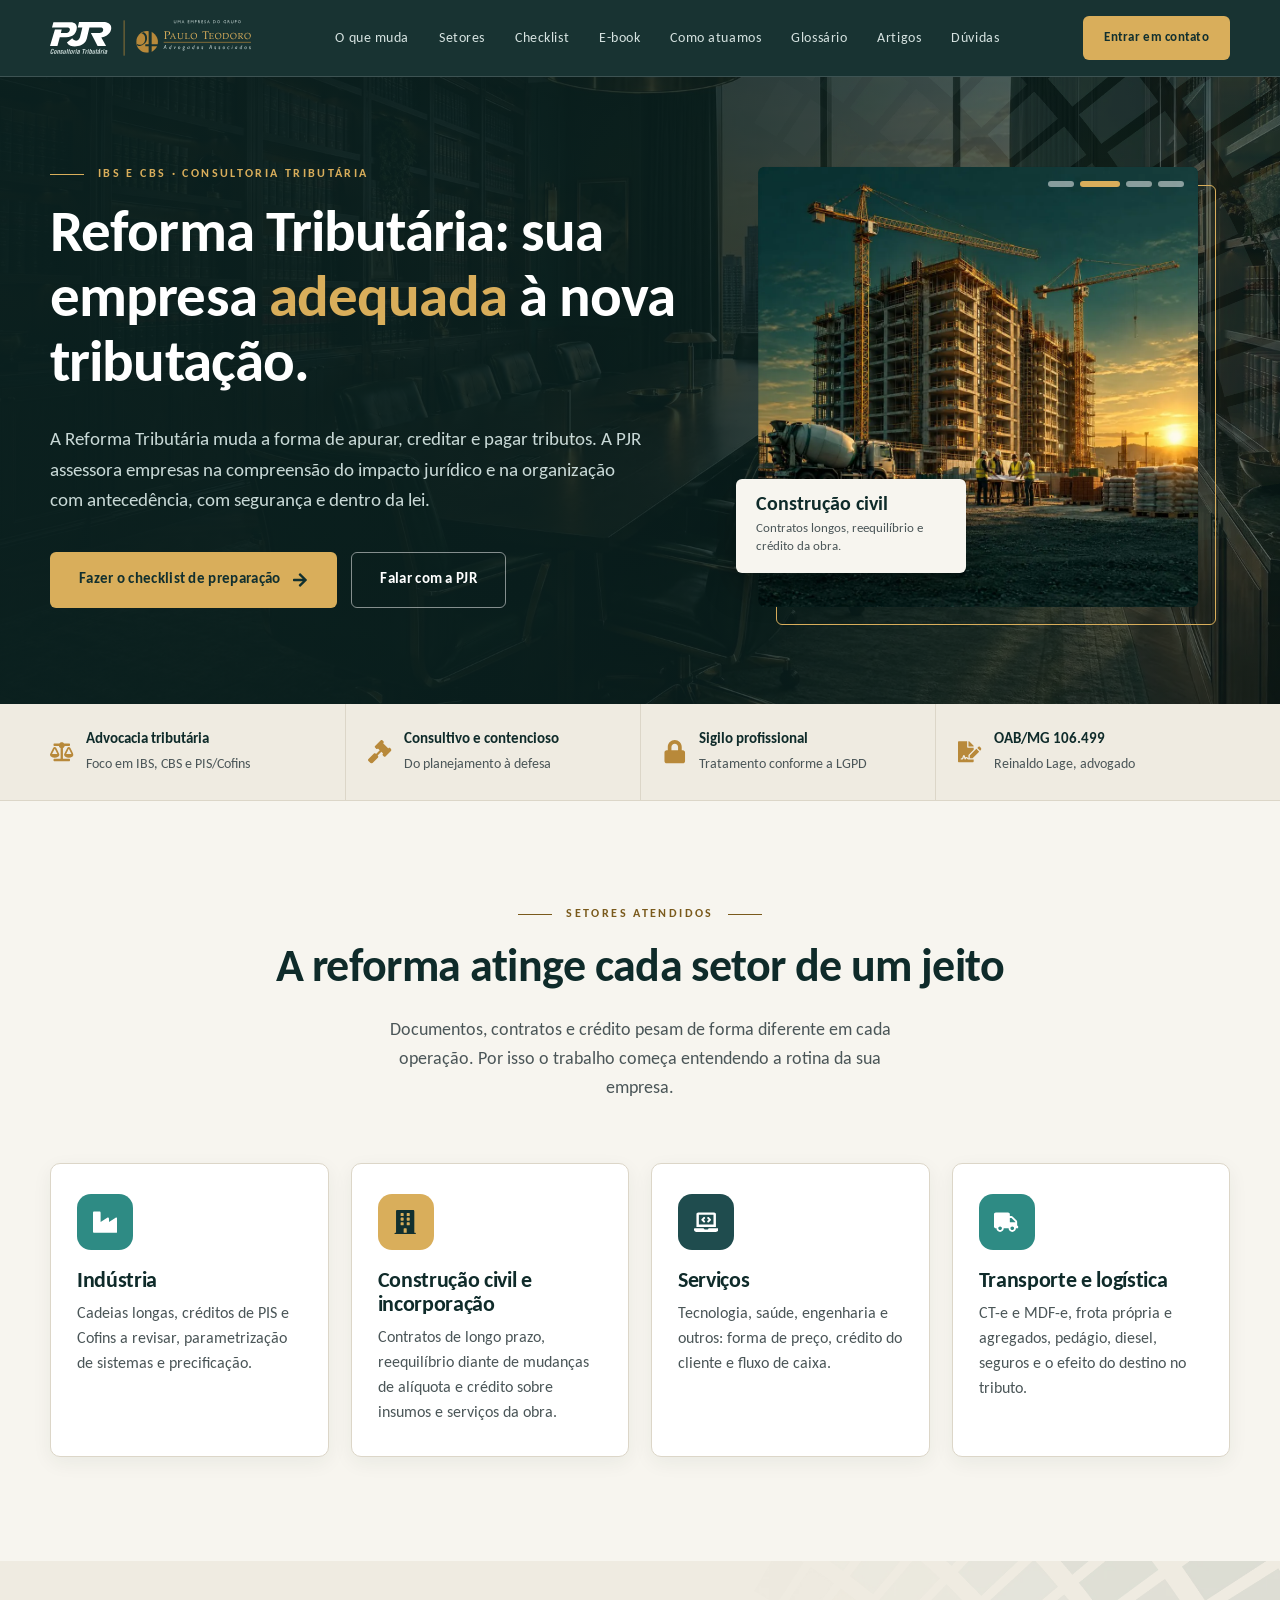
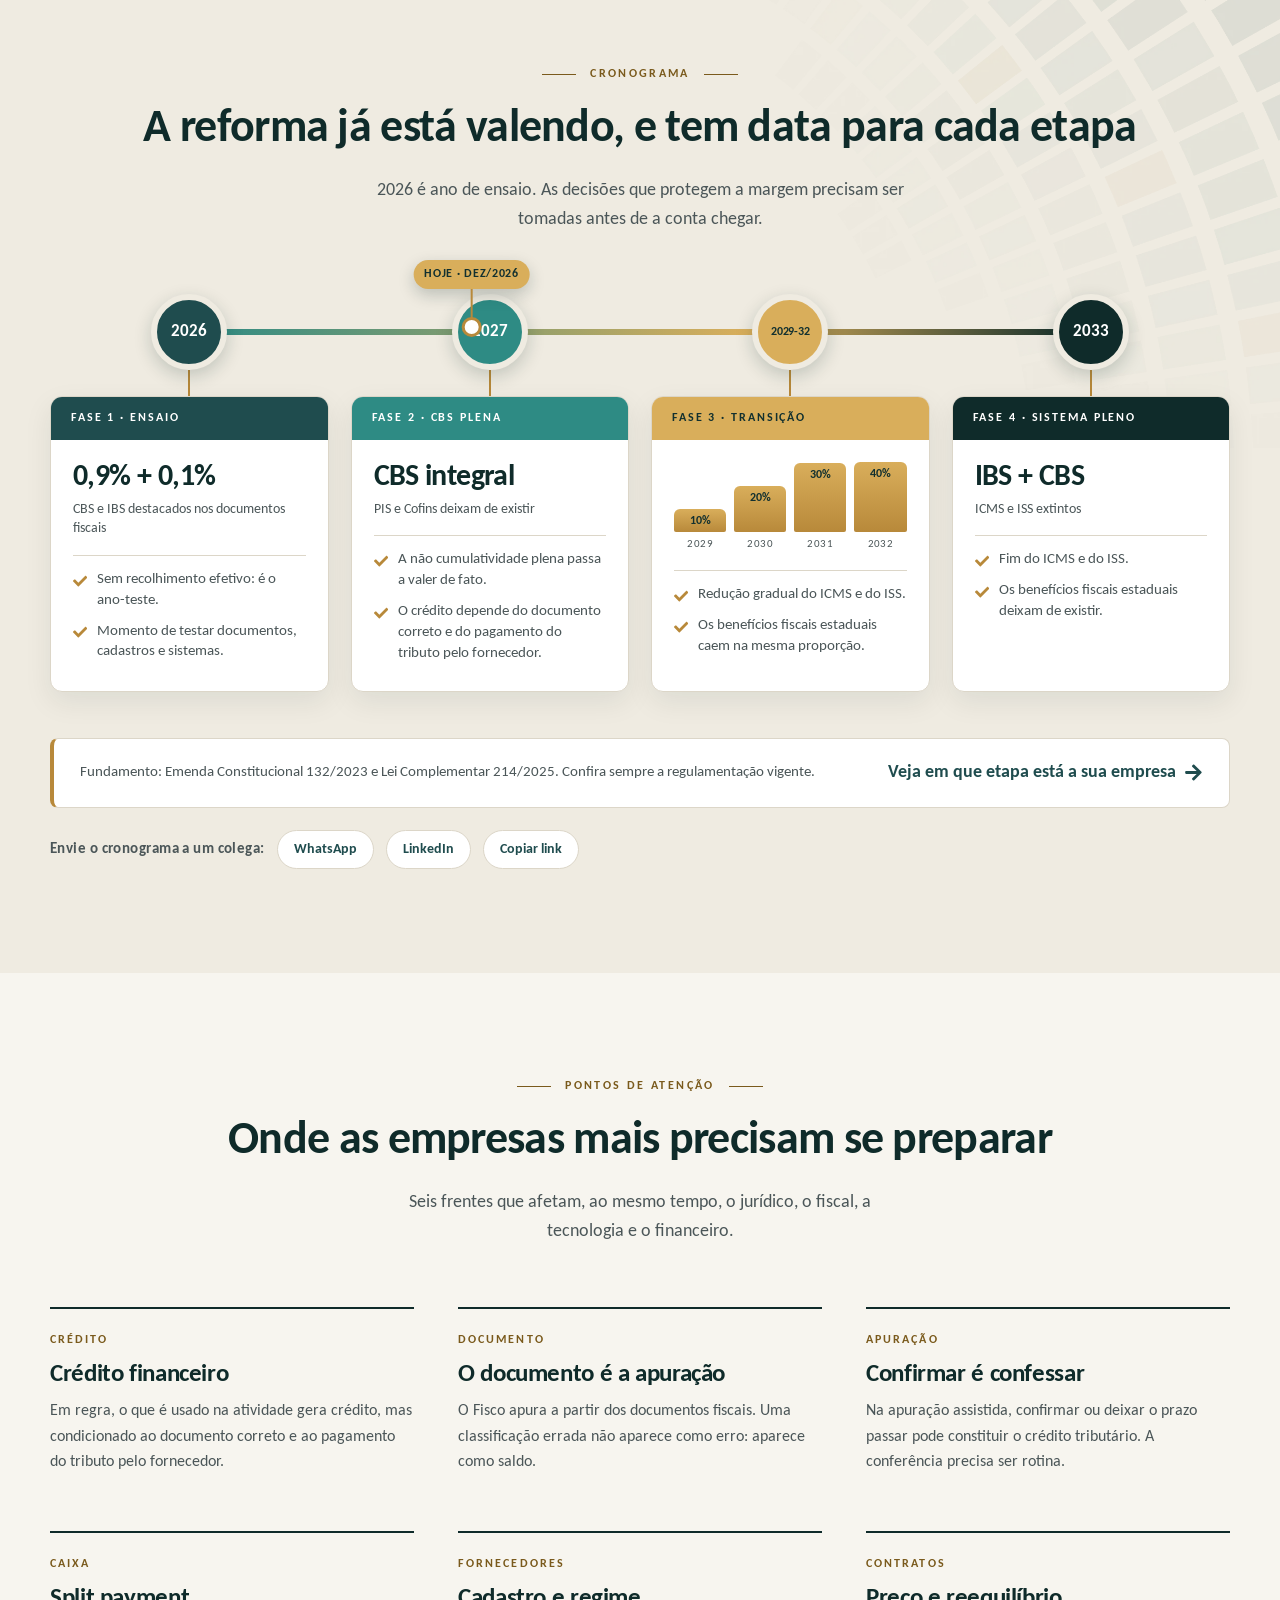
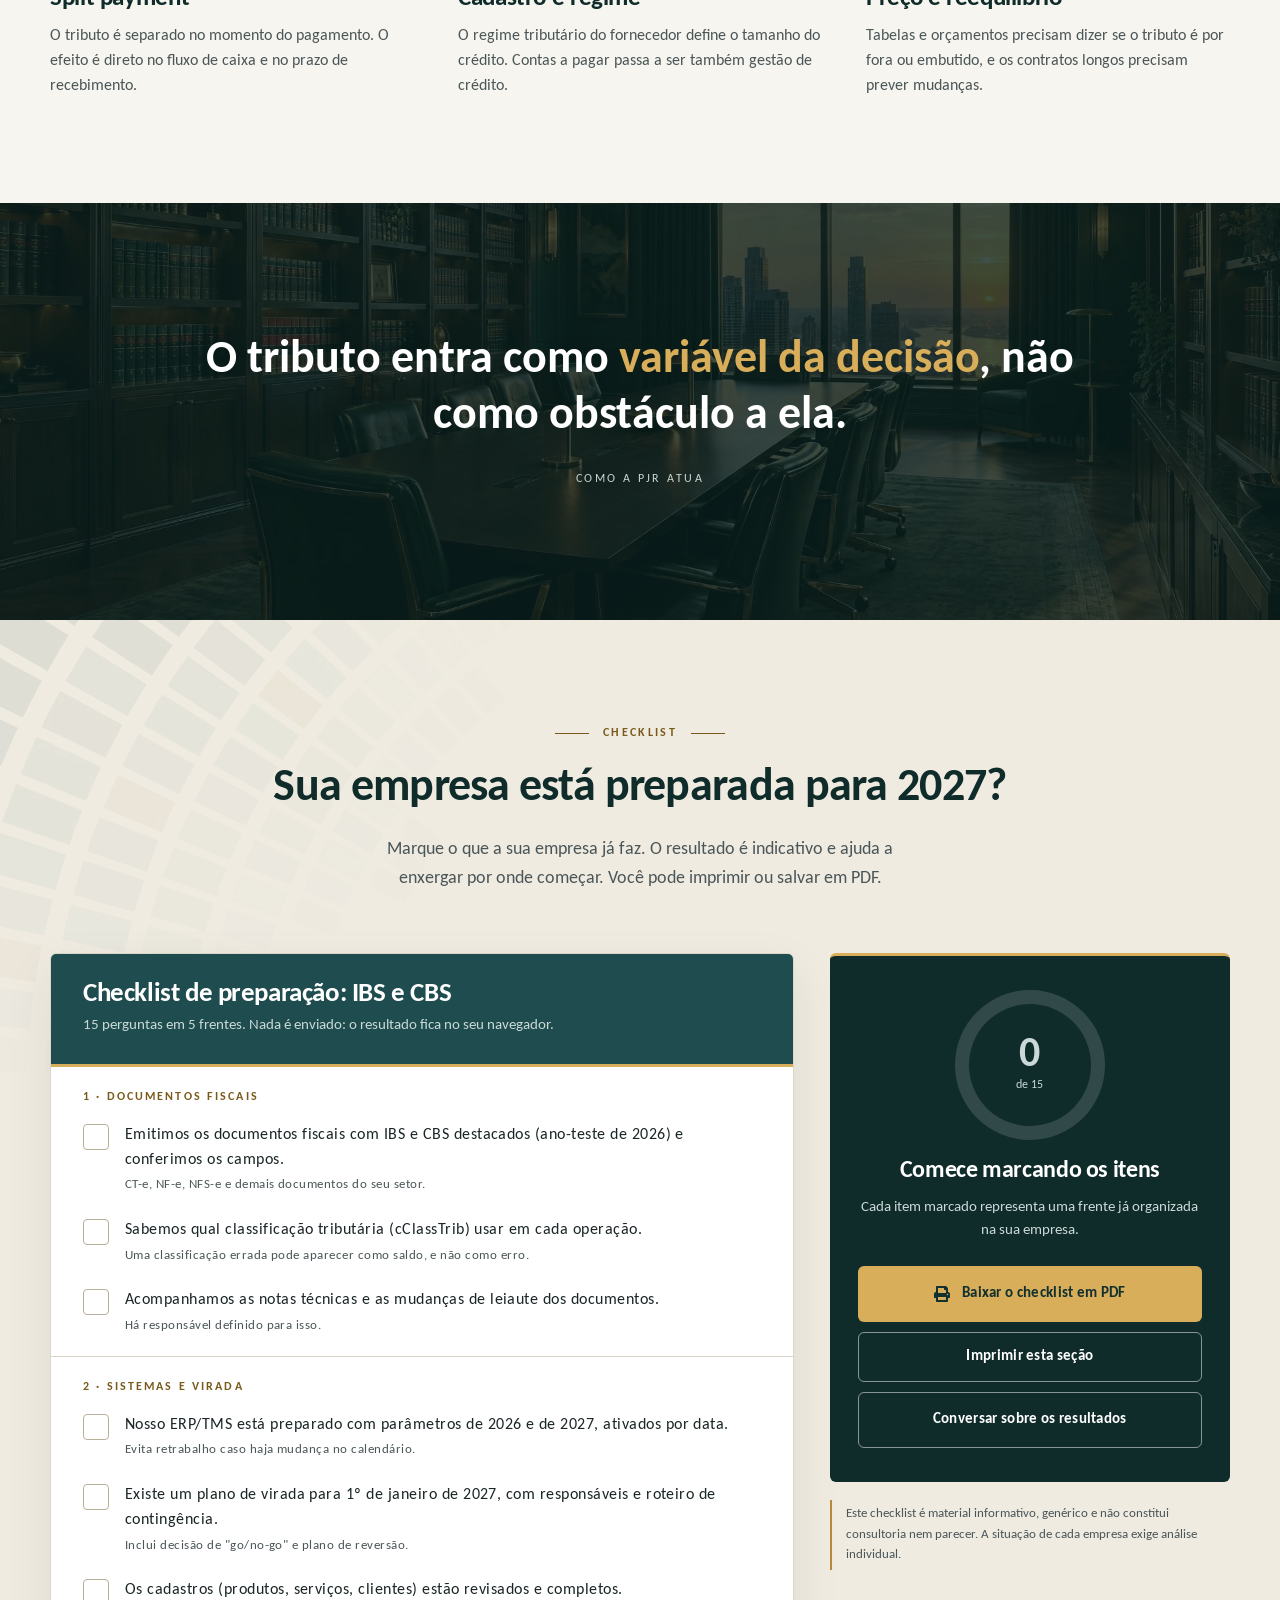
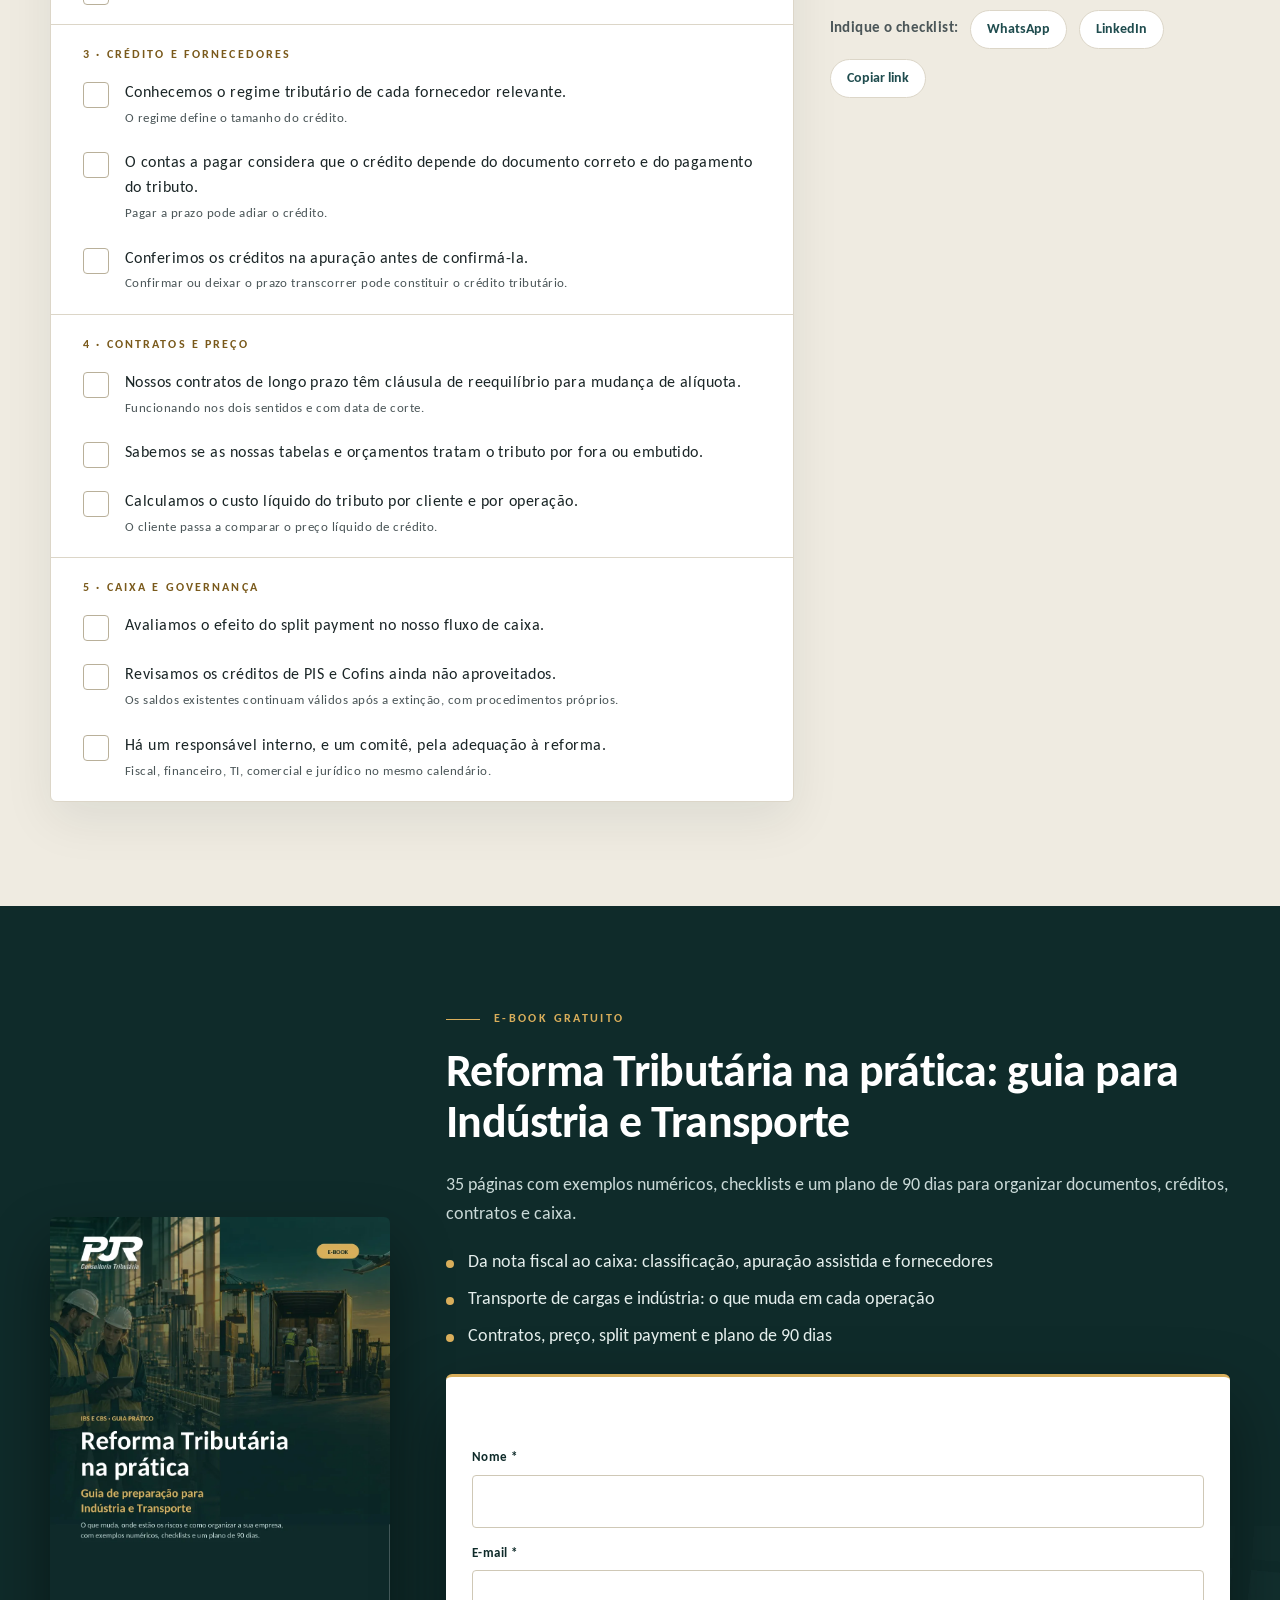
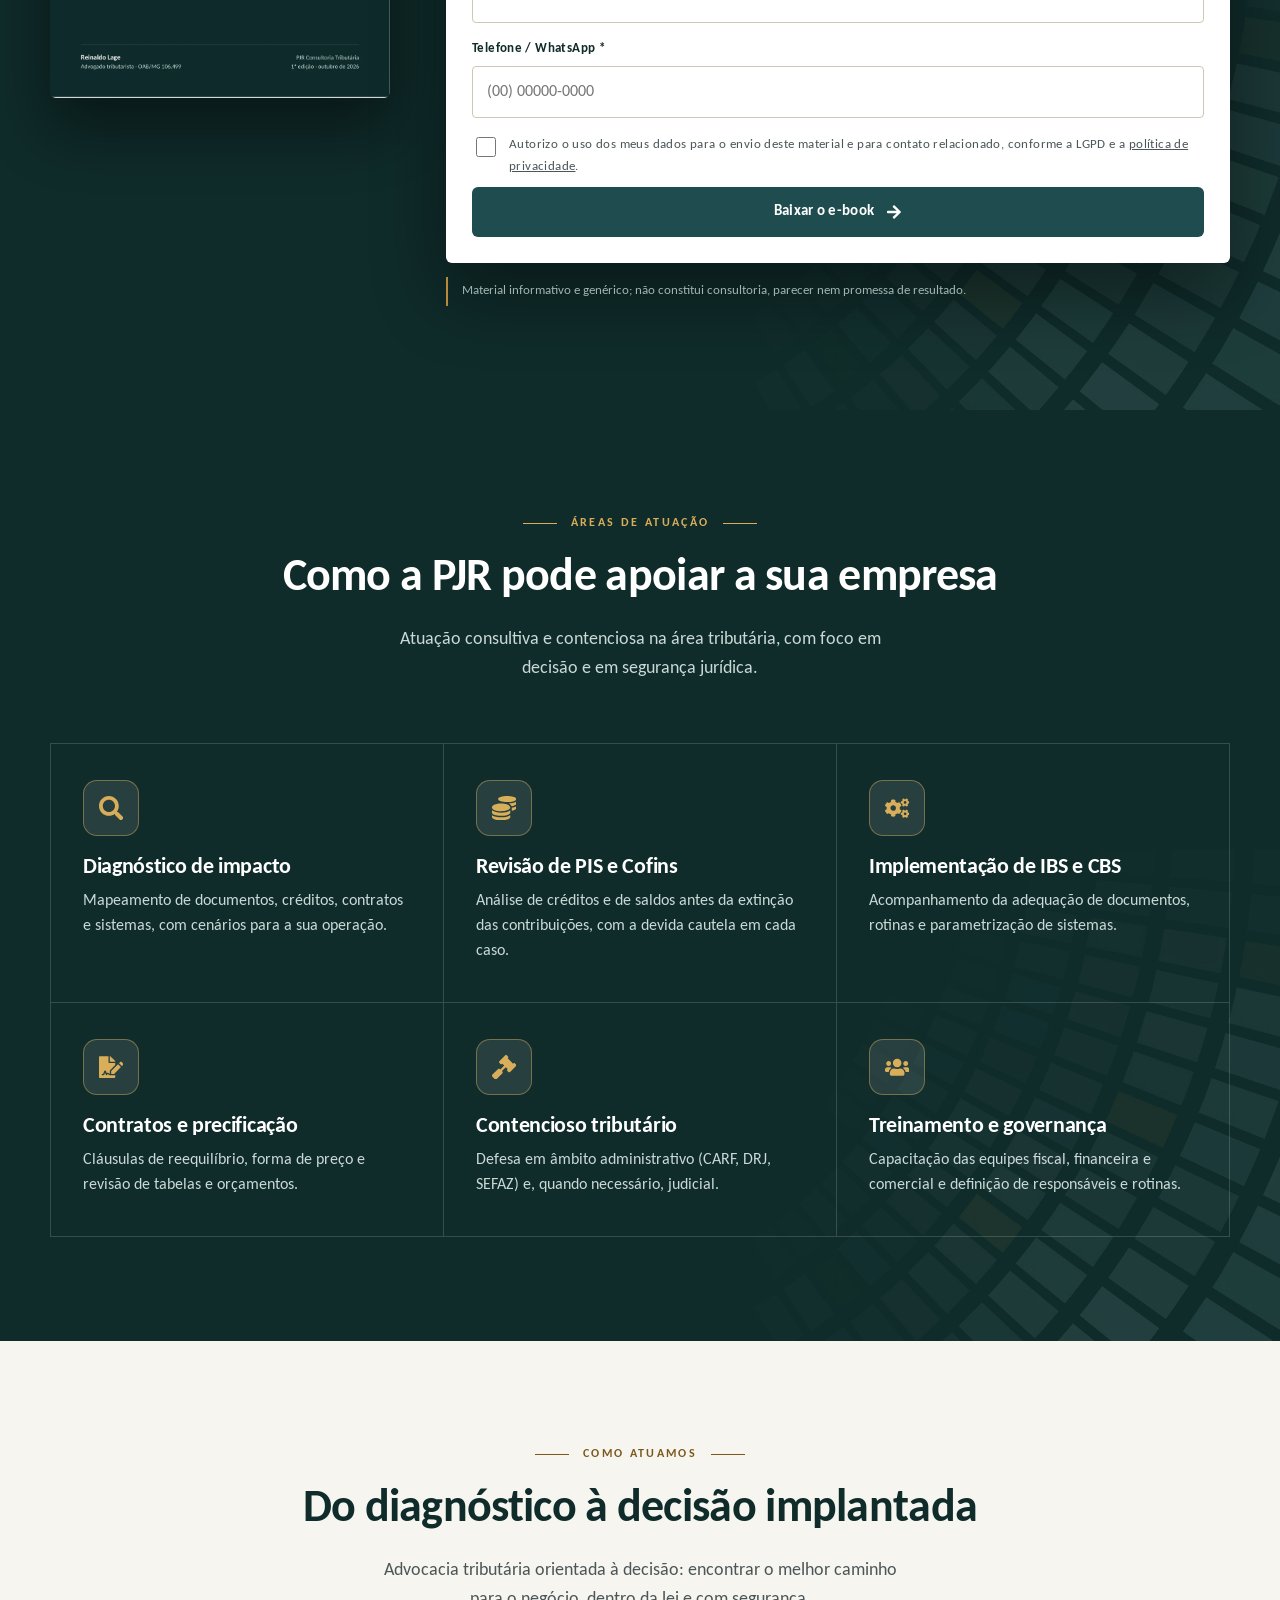
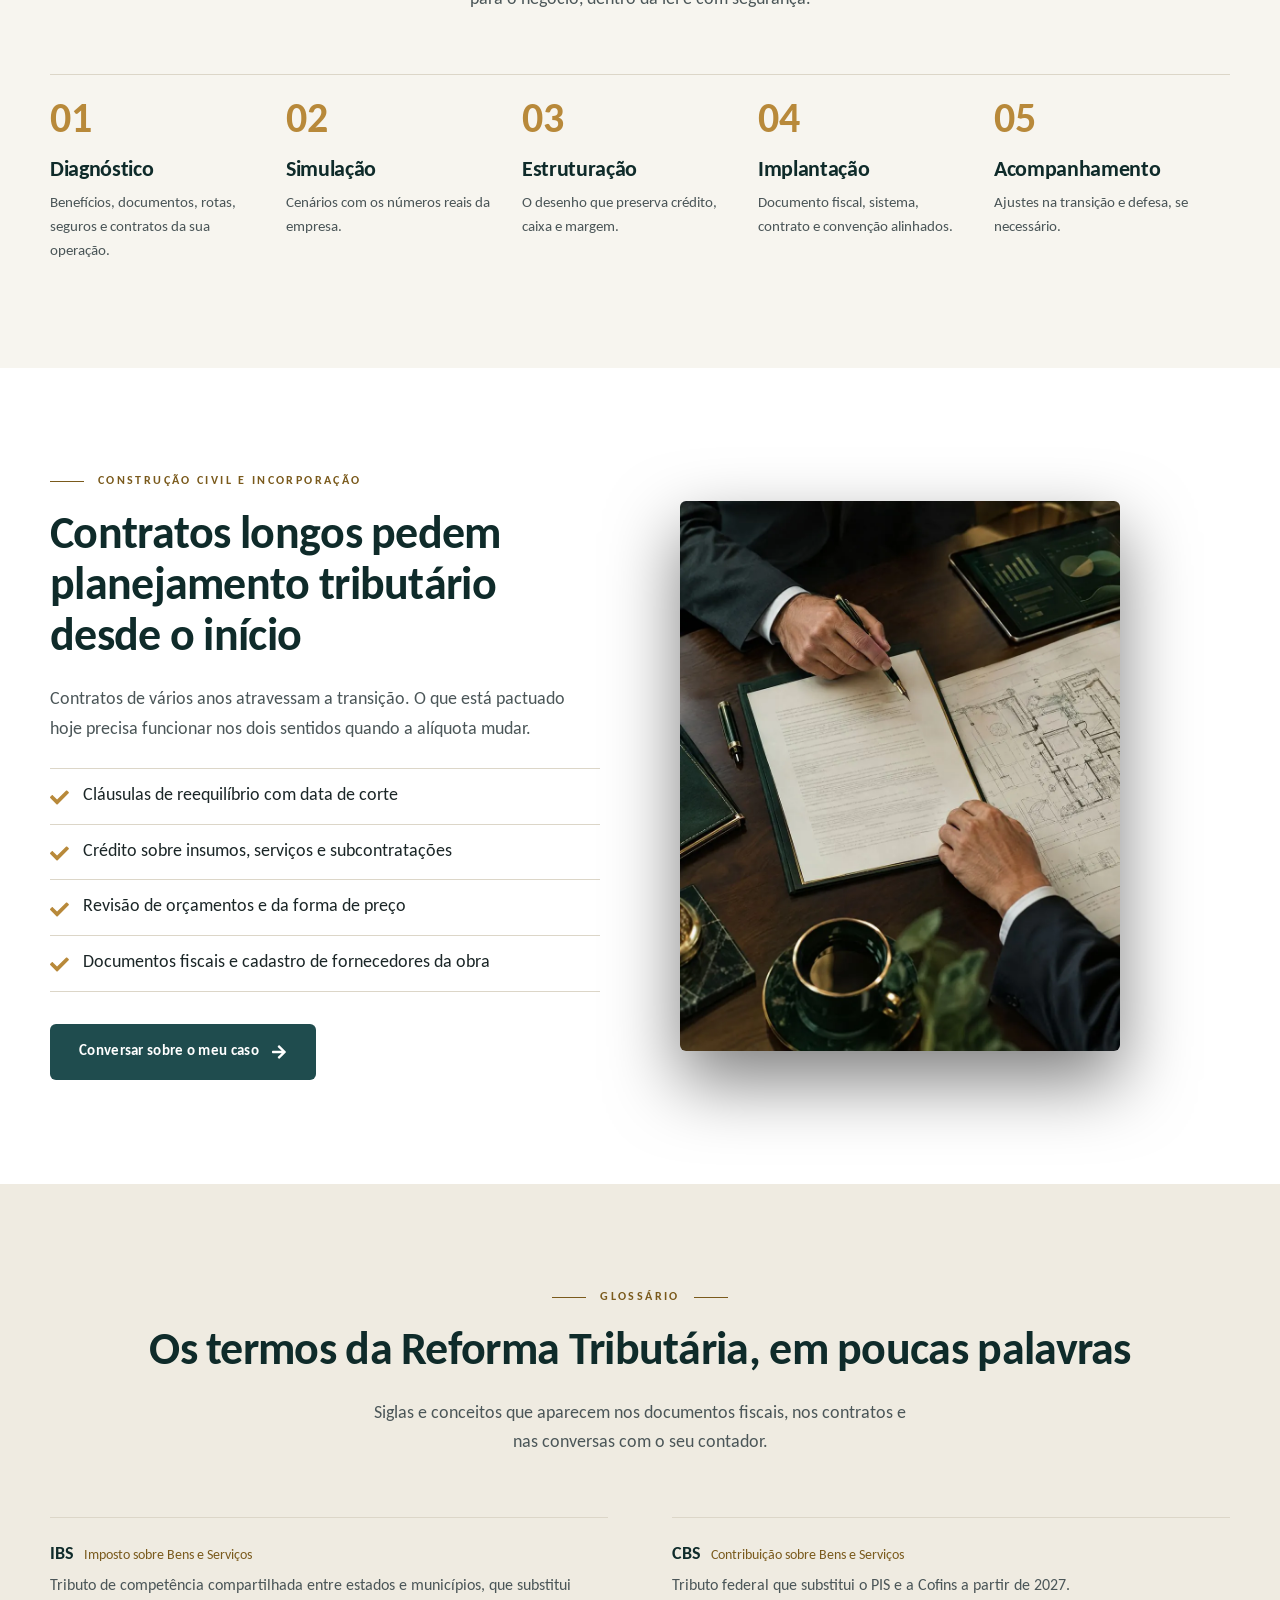
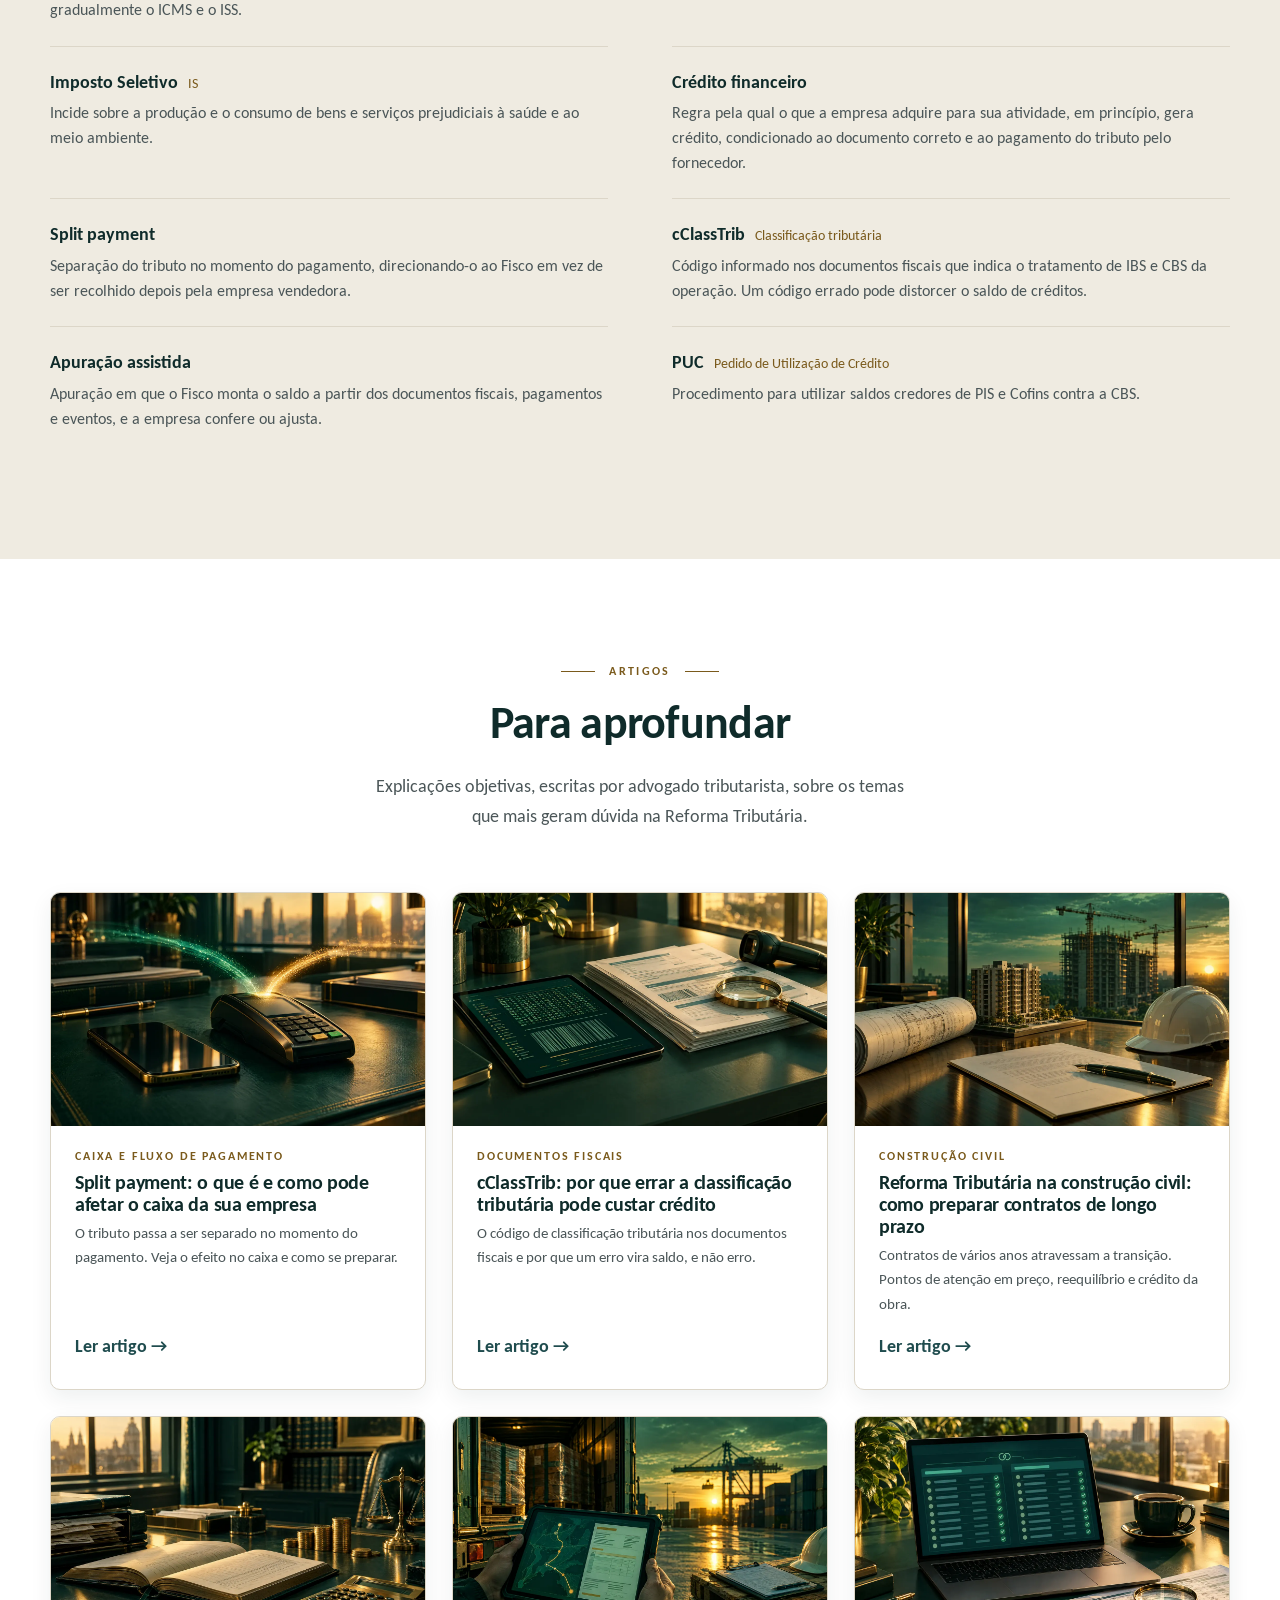
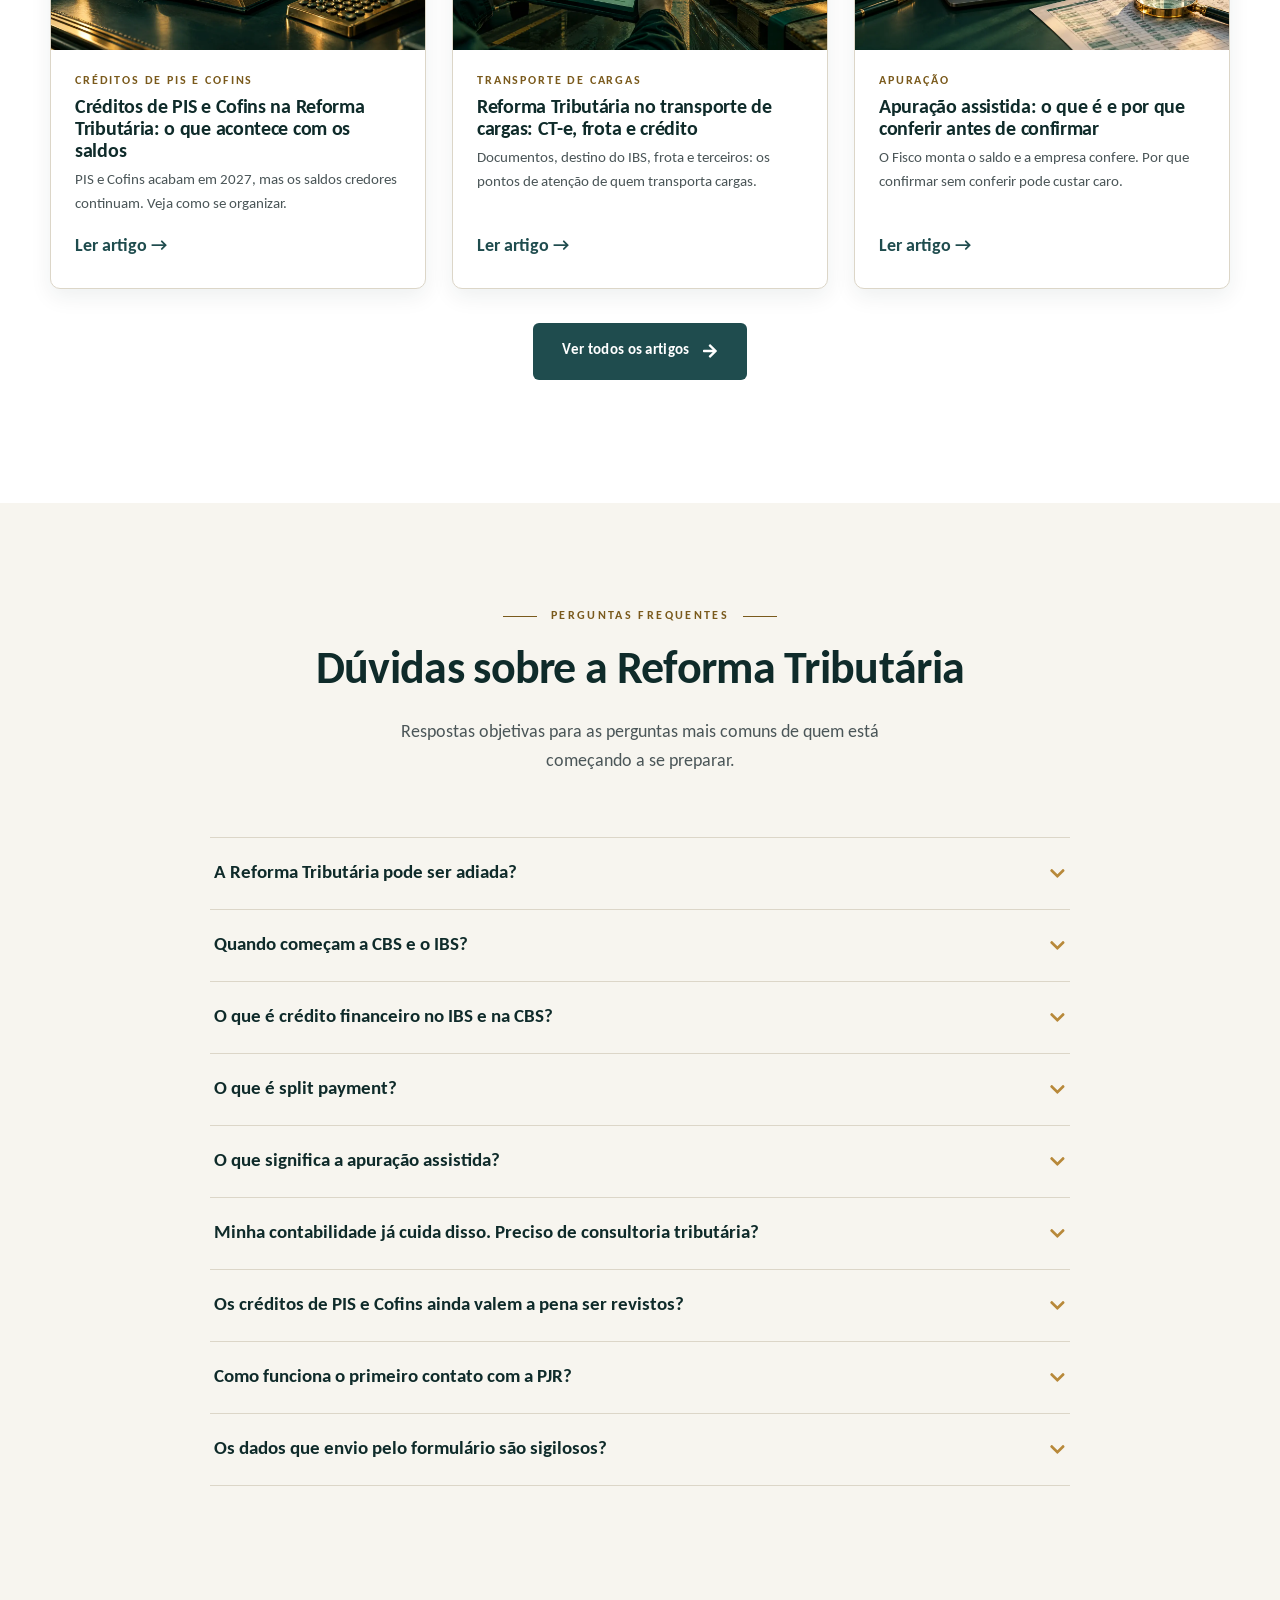
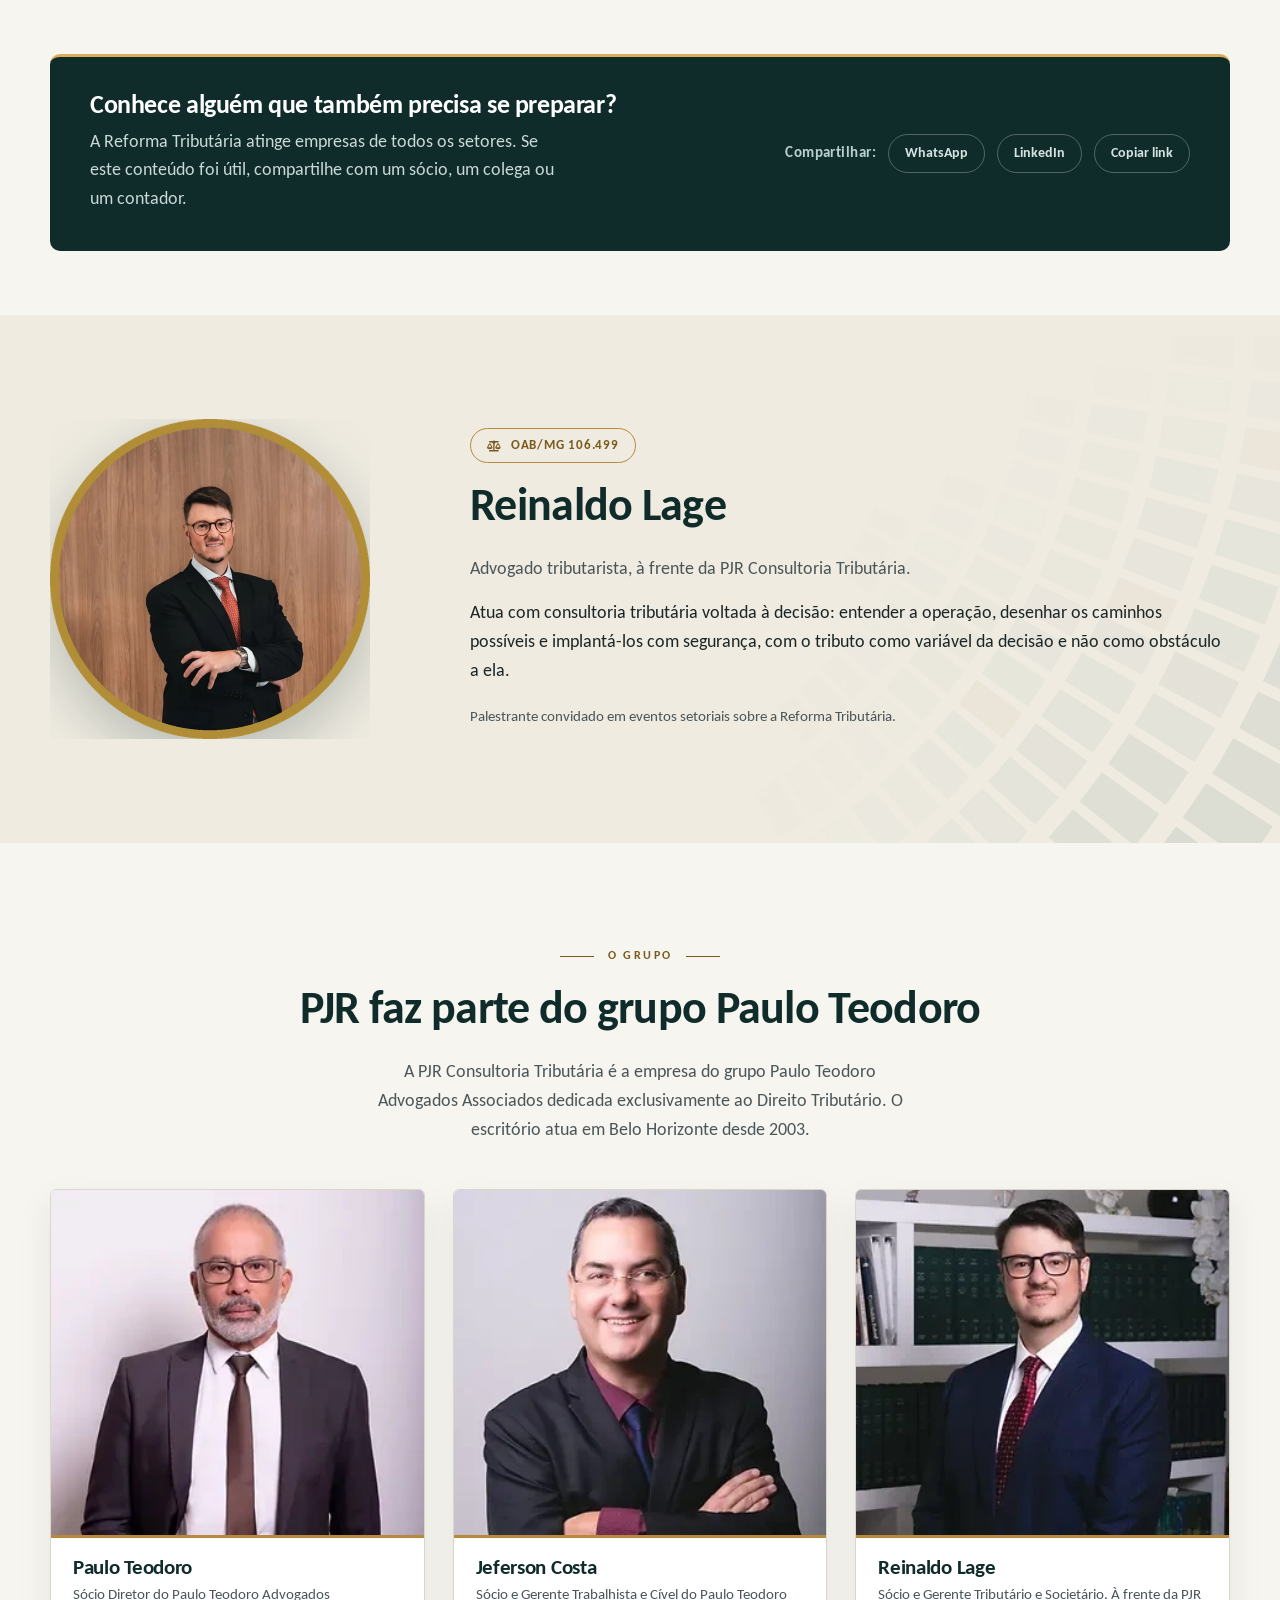
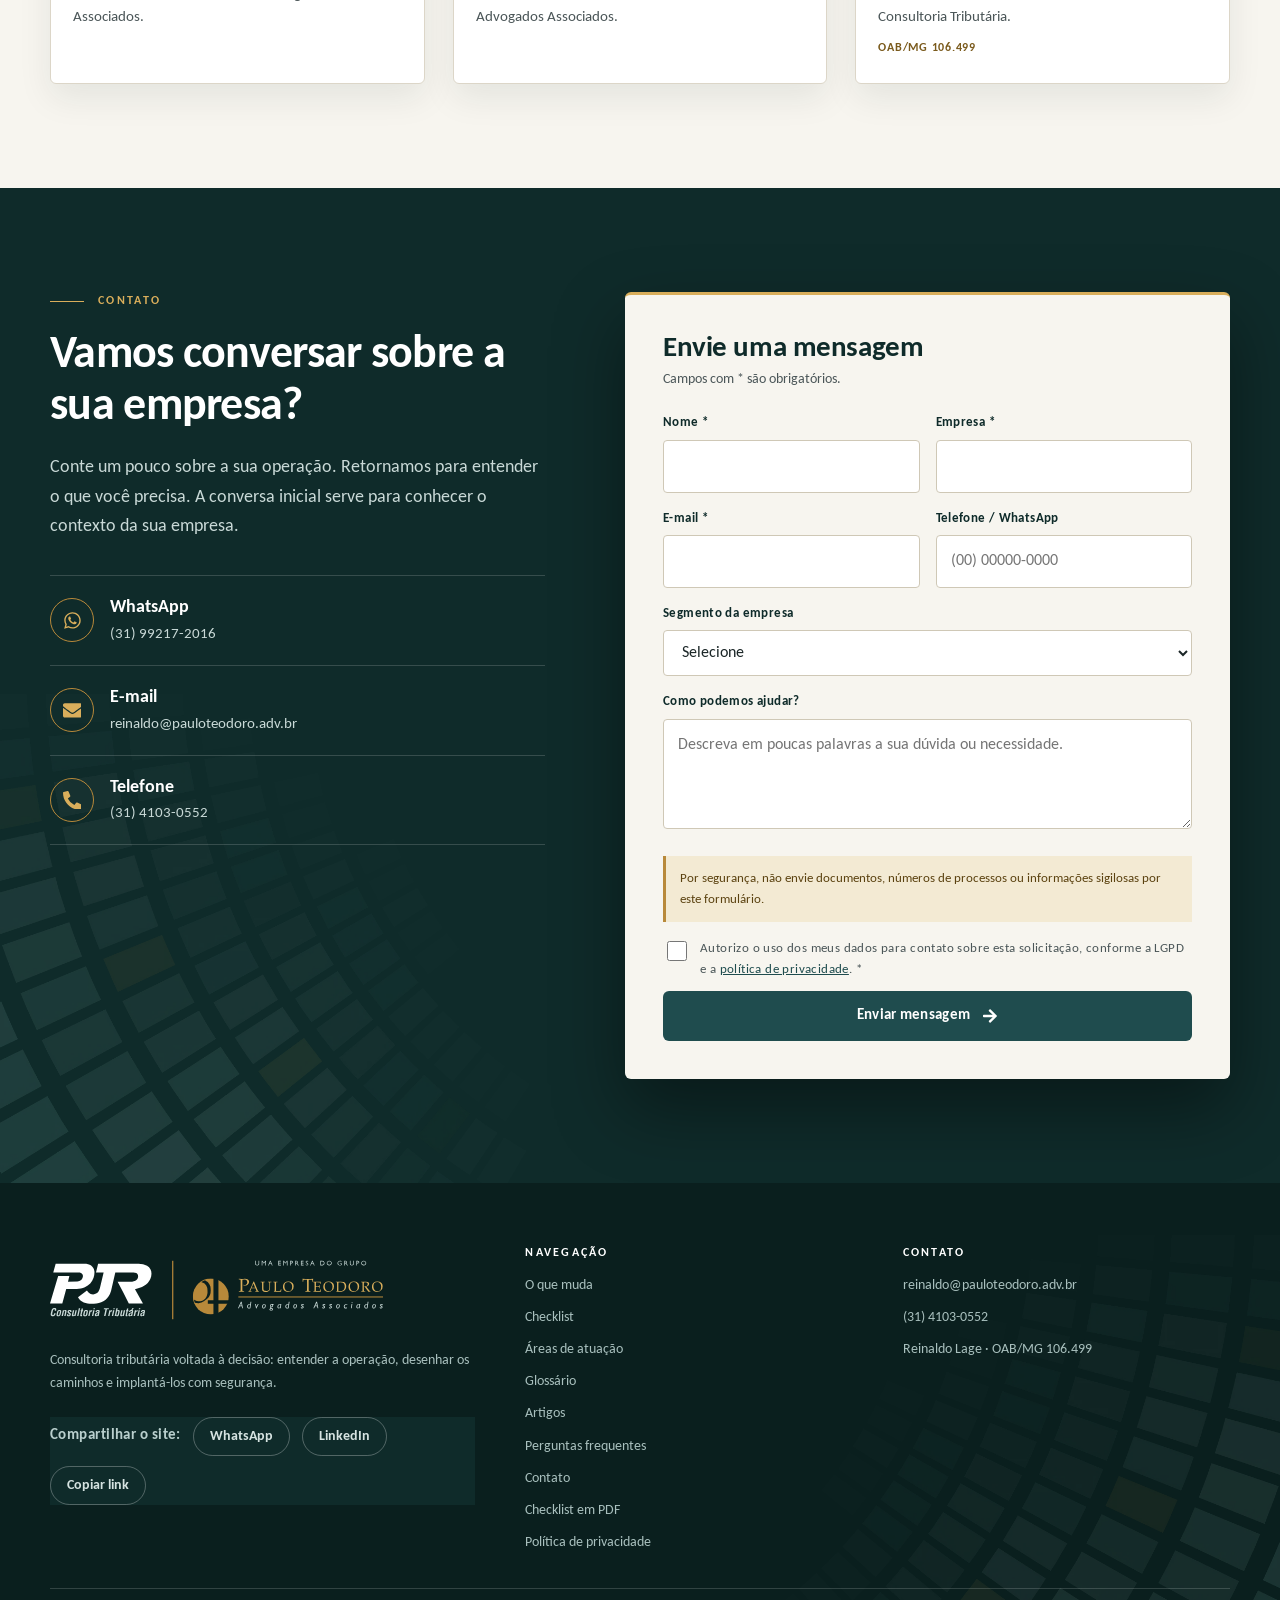
==== commit a83173a4: "Contato: telefone e WhatsApp do site do Paulo Teodoro Co-Authored-By: Claude Sonnet 5.5 <noreply@ant" ====
--- a/index.html
+++ b/index.html
@@ -78,7 +78,7 @@
       "image": "https://samubhz.github.io/pjr-consultoria-tributaria/assets/og-image.jpg",
       "description": "Consultoria tributária para empresas de transporte, construção, indústria e serviços: adequação à Reforma Tributária (IBS e CBS) e revisão de créditos de PIS e Cofins.",
       "email": "reinaldo@pauloteodoro.adv.br",
-      "telephone": "+55-31-98722-8207",
+      "telephone": "+55-31-4103-0552",
       "areaServed": "BR",
       "knowsAbout": [
         "Reforma Tributária",
@@ -1074,9 +1074,9 @@
       <h2>Vamos conversar sobre a sua empresa?</h2>
       <p class="lead">Conte um pouco sobre a sua operação. Retornamos para entender o que você precisa. A conversa inicial serve para conhecer o contexto da sua empresa.</p>
       <ul class="ways">
-        <li><a href="https://wa.me/5531987228207?text=Ol%C3%A1%2C%20vim%20pelo%20site%20da%20PJR%20e%20gostaria%20de%20conversar%20sobre%20a%20Reforma%20Tribut%C3%A1ria." rel="noopener"><span class="ic"><svg class="icon"><use href="#i-whats"/></svg></span><span><strong>WhatsApp</strong><small>(31) 98722-8207</small></span></a></li>
+        <li><a href="https://wa.me/5531992172016?text=Ol%C3%A1%2C%20vim%20pelo%20site%20da%20PJR%20e%20gostaria%20de%20conversar%20sobre%20a%20Reforma%20Tribut%C3%A1ria." rel="noopener"><span class="ic"><svg class="icon"><use href="#i-whats"/></svg></span><span><strong>WhatsApp</strong><small>(31) 99217-2016</small></span></a></li>
         <li><a href="mailto:reinaldo@pauloteodoro.adv.br"><span class="ic"><svg class="icon"><use href="#i-mail"/></svg></span><span><strong>E-mail</strong><small>reinaldo@pauloteodoro.adv.br</small></span></a></li>
-        <li><a href="tel:+5531987228207"><span class="ic"><svg class="icon"><use href="#i-phone"/></svg></span><span><strong>Telefone</strong><small>(31) 98722-8207</small></span></a></li>
+        <li><a href="tel:+553141030552"><span class="ic"><svg class="icon"><use href="#i-phone"/></svg></span><span><strong>Telefone</strong><small>(31) 4103-0552</small></span></a></li>
       </ul>
     </div>
     <form class="card" id="form" novalidate>
@@ -1109,7 +1109,7 @@
         <div class="share dark" data-text="Conheça a PJR Consultoria Tributária:" data-hash=""><span>Compartilhar o site:</span><button type="button" data-native hidden>Compartilhar</button><a data-share="wa" href="https://wa.me/?text=Conhe%C3%A7a%20a%20PJR%20Consultoria%20Tribut%C3%A1ria%3A%20https%3A//samubhz.github.io/pjr-consultoria-tributaria/" rel="noopener" target="_blank">WhatsApp</a><a data-share="li" href="https://www.linkedin.com/sharing/share-offsite/?url=https%3A//samubhz.github.io/pjr-consultoria-tributaria/" rel="noopener" target="_blank">LinkedIn</a><button type="button" data-copy>Copiar link</button></div>
       </div>
       <div><h4>Navegação</h4><ul><li><a href="#o-que-muda">O que muda</a></li><li><a href="#checklist">Checklist</a></li><li><a href="#servicos">Áreas de atuação</a></li><li><a href="#glossario">Glossário</a></li><li><a href="artigos/">Artigos</a></li><li><a href="#faq">Perguntas frequentes</a></li><li><a href="#contato">Contato</a></li><li><a href="checklist-reforma-tributaria-PJR.pdf" download>Checklist em PDF</a></li><li><a href="privacidade.html">Política de privacidade</a></li></ul></div>
-      <div><h4>Contato</h4><ul><li><a href="mailto:reinaldo@pauloteodoro.adv.br">reinaldo@pauloteodoro.adv.br</a></li><li><a href="tel:+5531987228207">(31) 98722-8207</a></li><li>Reinaldo Lage · OAB/MG 106.499</li></ul></div>
+      <div><h4>Contato</h4><ul><li><a href="mailto:reinaldo@pauloteodoro.adv.br">reinaldo@pauloteodoro.adv.br</a></li><li><a href="tel:+553141030552">(31) 4103-0552</a></li><li>Reinaldo Lage · OAB/MG 106.499</li></ul></div>
     </div>
     <div class="legal">
       <span>© <span id="y">2026</span> PJR Consultoria Tributária. Todos os direitos reservados.</span>
@@ -1119,7 +1119,7 @@
   </div>
 </footer>
 
-<a class="wa" href="https://wa.me/5531987228207?text=Ol%C3%A1%2C%20vim%20pelo%20site%20da%20PJR." aria-label="Conversar pelo WhatsApp" rel="noopener"><svg class="icon" style="width:1em;height:1em"><use href="#i-whats"/></svg></a>
+<a class="wa" href="https://wa.me/5531992172016?text=Ol%C3%A1%2C%20vim%20pelo%20site%20da%20PJR." aria-label="Conversar pelo WhatsApp" rel="noopener"><svg class="icon" style="width:1em;height:1em"><use href="#i-whats"/></svg></a>
 
 <script>
 (function(){
